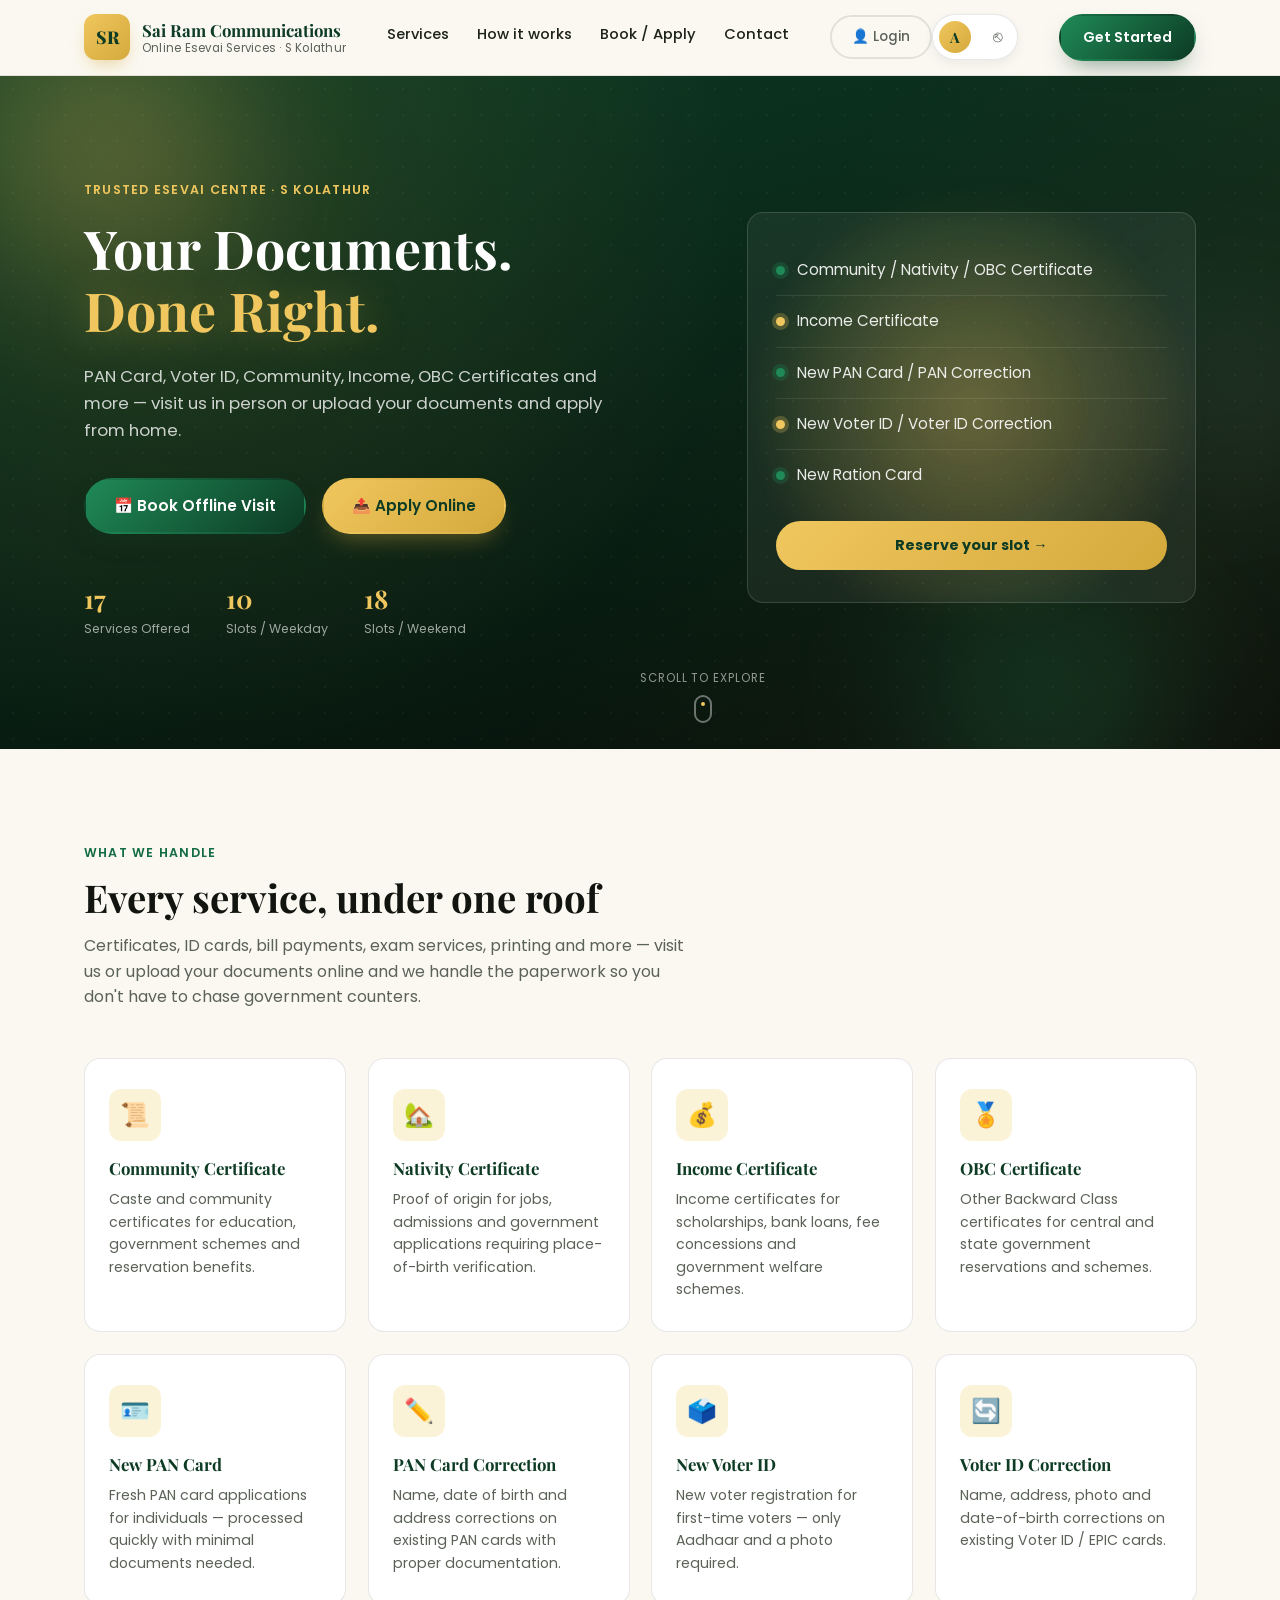
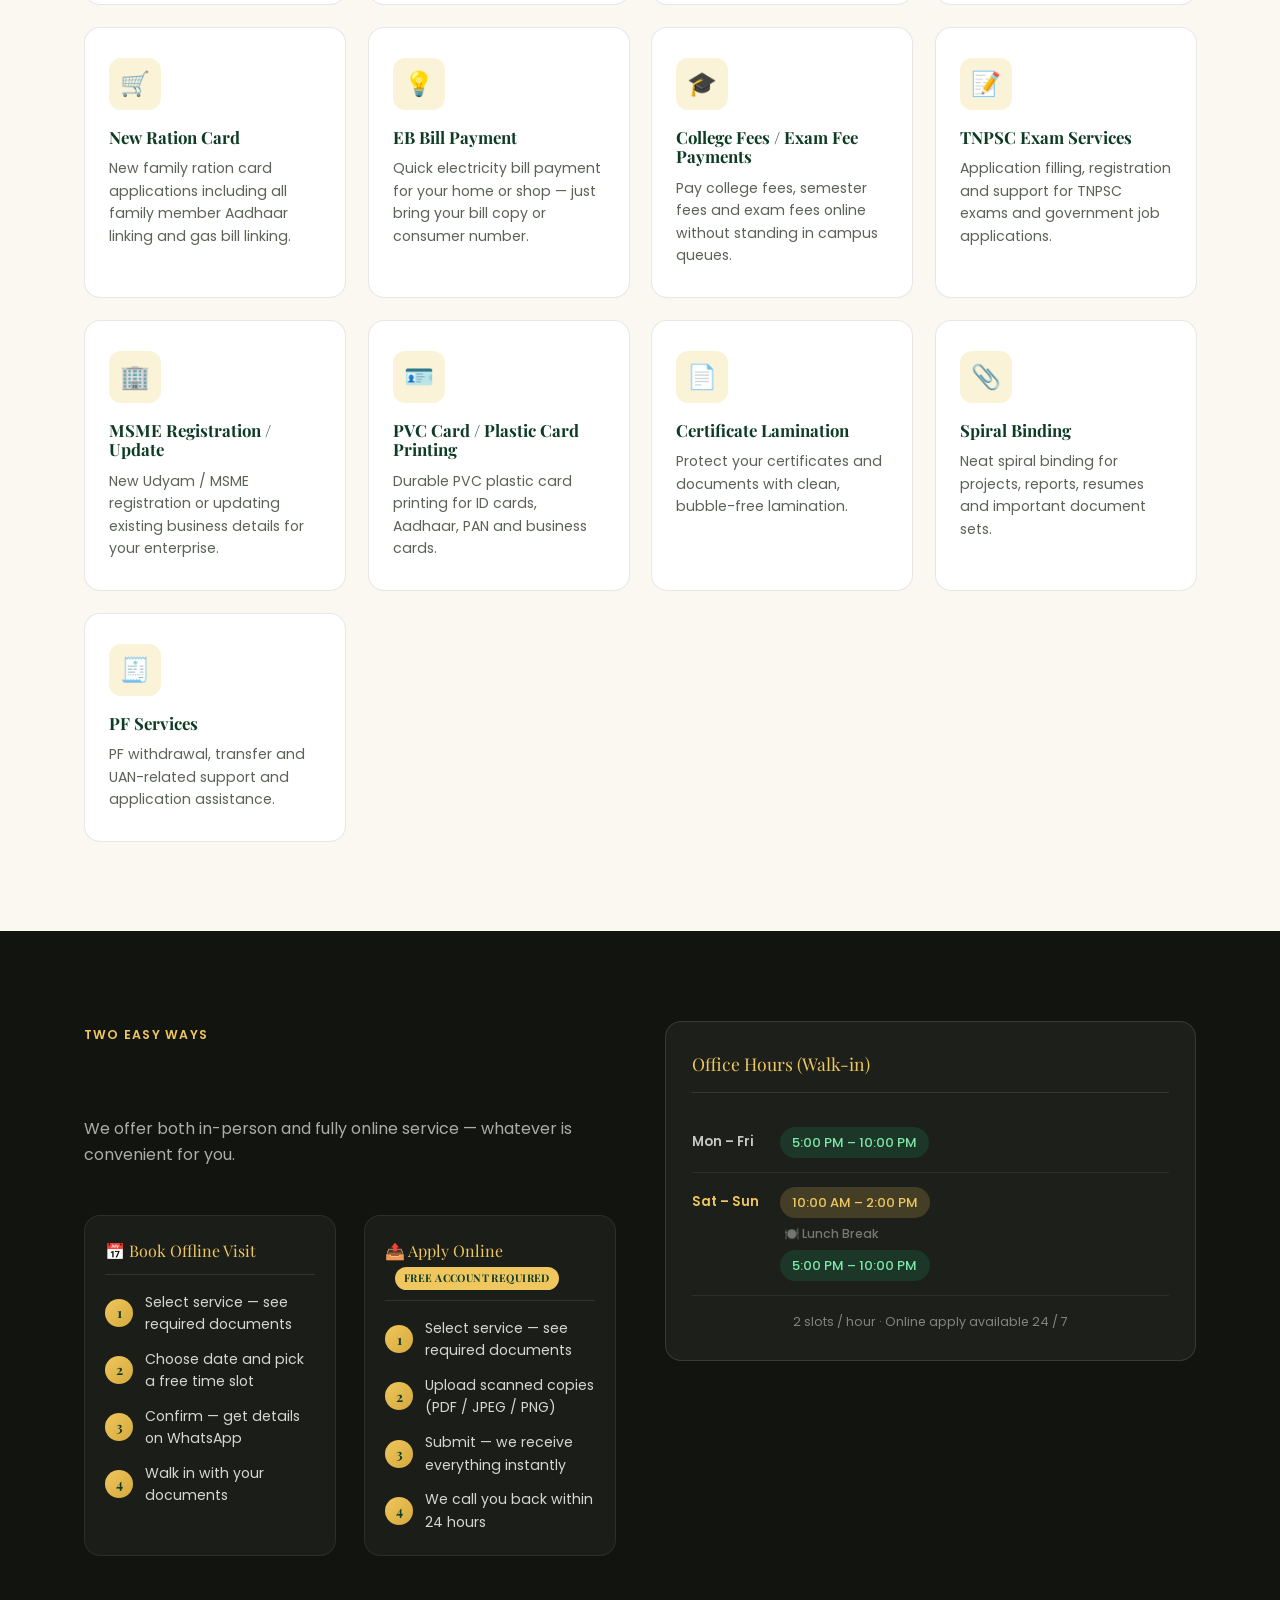
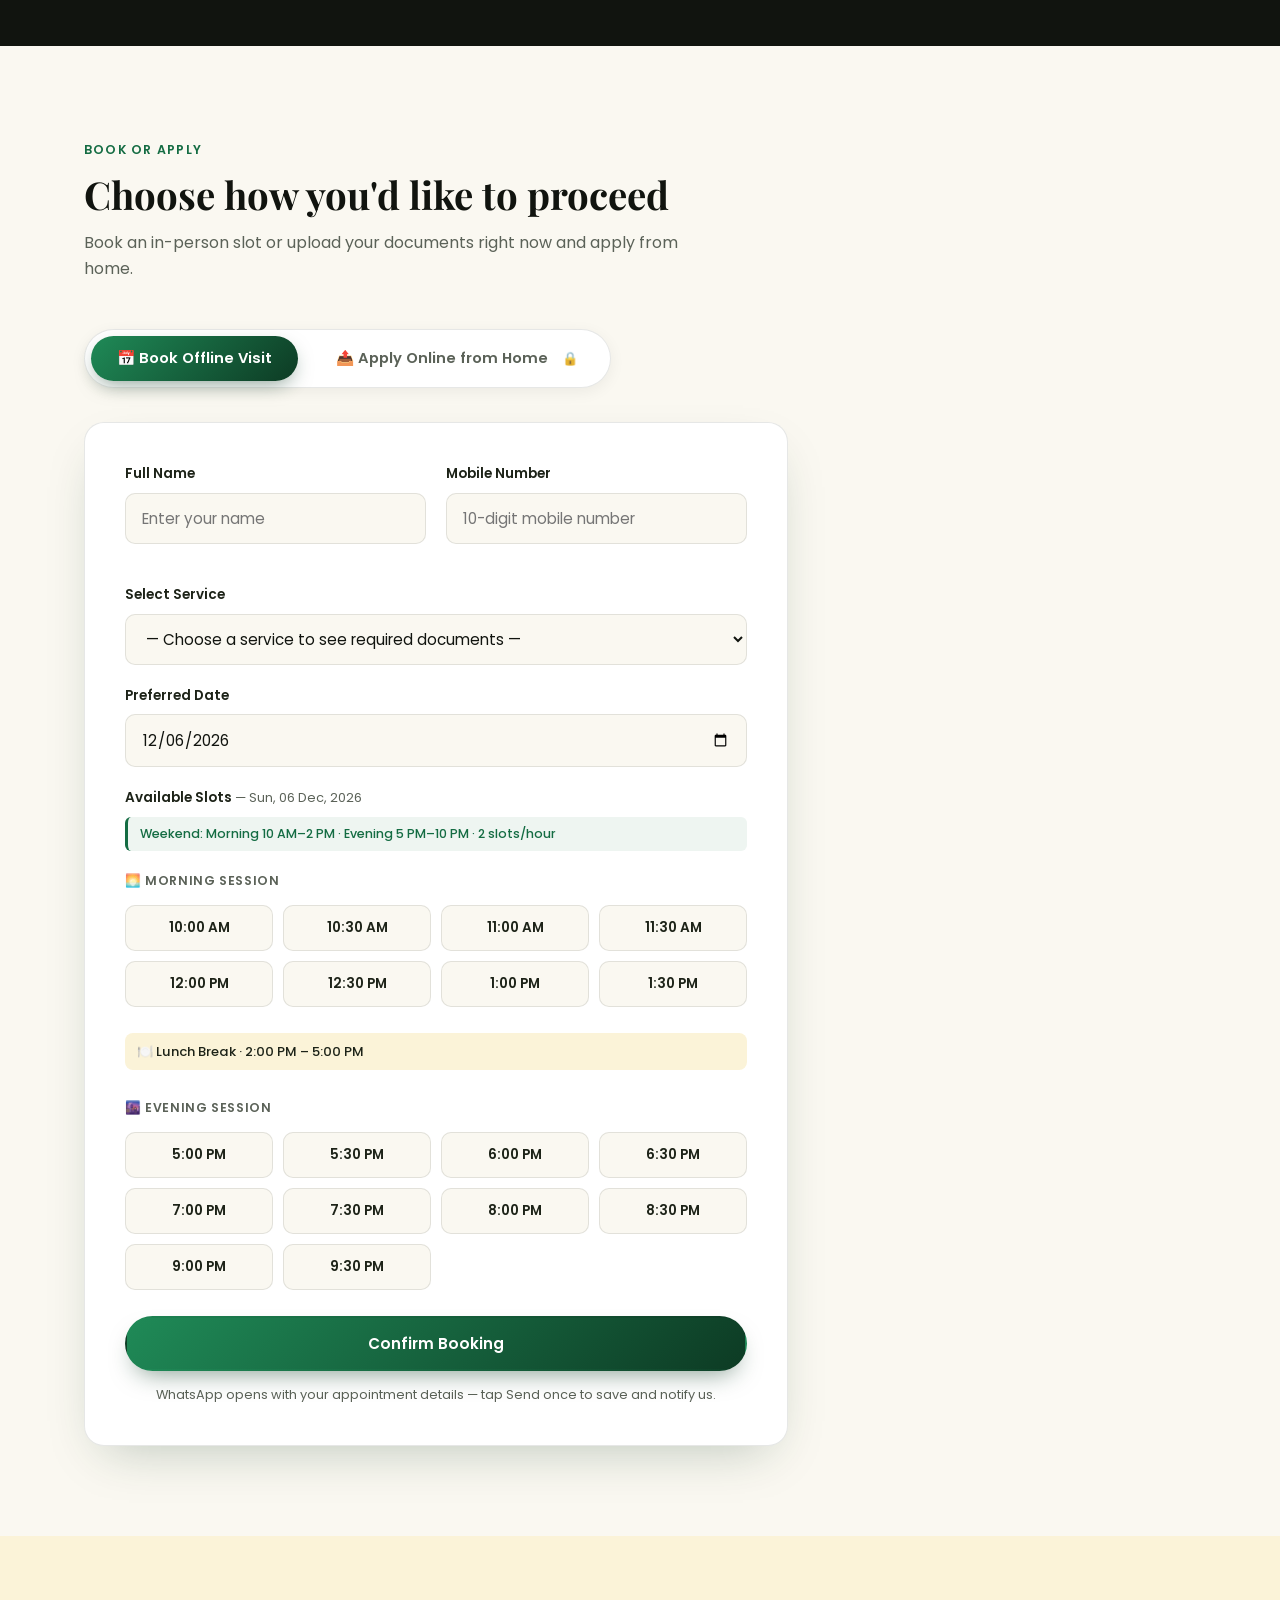
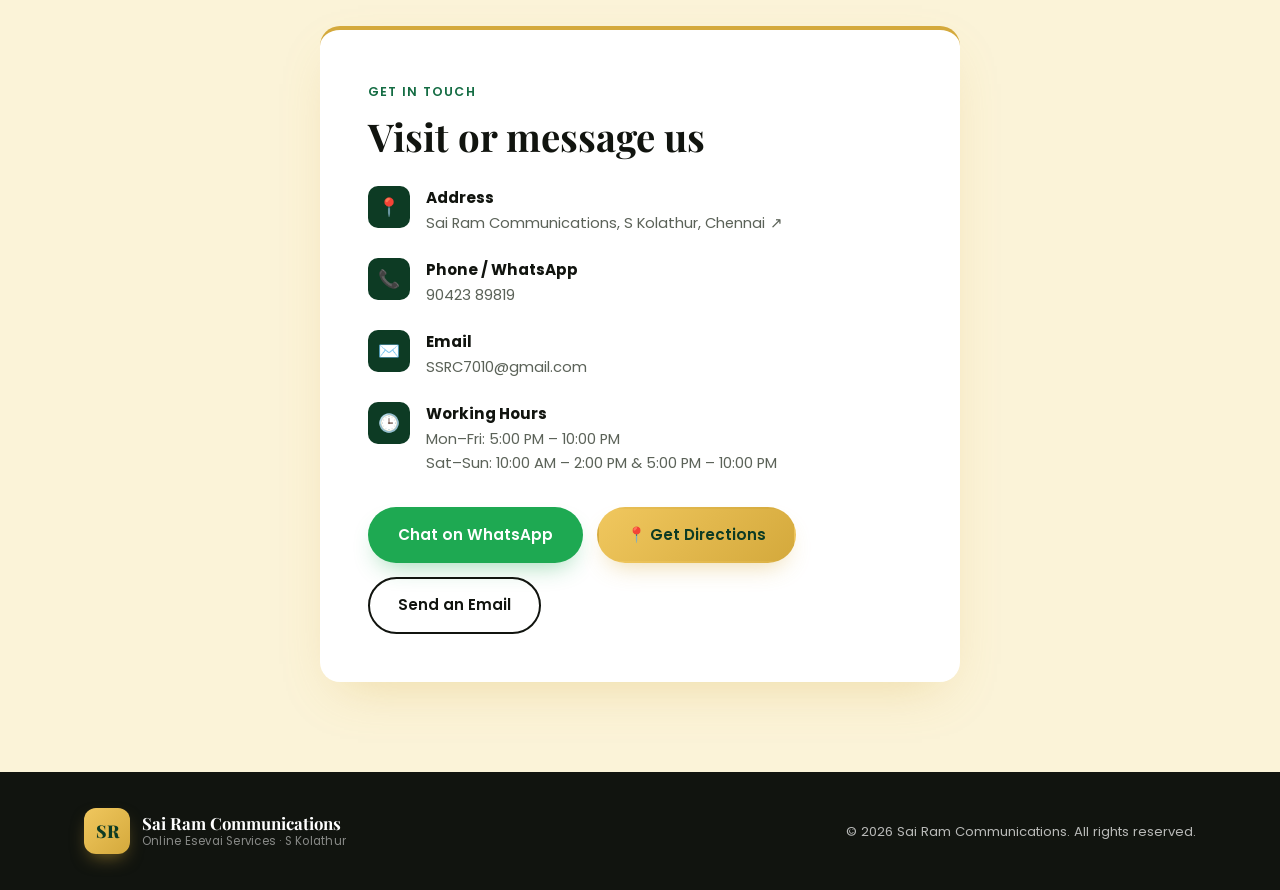
==== index.html @ efb5d0cd "Update index.html" ====
<!DOCTYPE html>
<html lang="en">
<head>
<meta charset="UTF-8">
<meta name="viewport" content="width=device-width, initial-scale=1.0">
<title>Sai Ram Communications | Online Esevai Services – S Kolathur</title>
<meta name="description" content="PAN Card, Voter ID, Community, Income, OBC Certificates – book a visit or apply online from home.">
<link rel="preconnect" href="https://fonts.googleapis.com">
<link rel="preconnect" href="https://fonts.gstatic.com" crossorigin>
<link href="https://fonts.googleapis.com/css2?family=Playfair+Display:wght@600;700;800&family=Poppins:wght@300;400;500;600;700&display=swap" rel="stylesheet">
<link rel="stylesheet" href="style.css">
</head>
<body>

<div class="page-load-bar" id="loadBar"></div>

<!-- ═══ HEADER ═══ -->
<header class="site-header">
  <div class="container header-inner">
    <div class="brand">
      <div class="brand-mark">SR</div>
      <div class="brand-text">
        <span class="brand-name">Sai Ram Communications</span>
        <span class="brand-tagline">Online Esevai Services · S Kolathur</span>
      </div>
    </div>
    <nav class="main-nav" id="mainNav">
      <a href="#services">Services</a>
      <a href="#how">How it works</a>
      <a href="#booking">Book / Apply</a>
      <a href="#contact">Contact</a>
    </nav>
    <div class="nav-auth">
      <button id="loginNavBtn" class="btn btn-outline nav-login">👤 Login</button>
      <div id="userChip" class="user-chip" hidden>
        <span class="user-avatar" id="userAvatar">A</span>
        <span class="user-name" id="userNameDisplay"></span>
        <button id="logoutBtn" class="user-logout" title="Logout">⎋</button>
      </div>
    </div>
    <a href="#booking" class="btn btn-primary nav-cta">Get Started</a>
    <button class="nav-toggle" id="navToggle" aria-label="Toggle menu">
      <span></span><span></span><span></span>
    </button>
  </div>
</header>

<!-- ═══ HERO ═══ -->
<section class="hero" id="heroSection">
  <div class="hero-blobs">
    <div class="blob blob-1"></div>
    <div class="blob blob-2"></div>
    <div class="blob blob-3"></div>
  </div>
  <div class="hero-bg-pattern"></div>
  <div class="hero-particles">
    <span></span><span></span><span></span><span></span><span></span>
    <span></span><span></span><span></span><span></span>
  </div>
  <div class="container hero-inner">
    <div class="hero-copy">
      <span class="eyebrow anim-slide-up d1">Trusted Esevai Centre · S Kolathur</span>
      <h1 class="anim-slide-up d2">Your Documents.<br><span class="highlight">Done Right.</span></h1>
      <p class="hero-sub anim-slide-up d3">PAN Card, Voter ID, Community, Income, OBC Certificates and more — visit us in person or upload your documents and apply from home.</p>
      <div class="hero-actions anim-slide-up d4">
        <a href="#booking" class="btn btn-primary">📅 Book Offline Visit</a>
        <a href="#booking" class="btn btn-gold" id="heroOnlineBtn">📤 Apply Online</a>
      </div>
      <div class="hero-stats anim-slide-up d5">
        <div class="stat"><strong data-count="17">0</strong><span>Services Offered</span></div>
        <div class="stat"><strong data-count="10">0</strong><span>Slots / Weekday</span></div>
        <div class="stat"><strong data-count="18">0</strong><span>Slots / Weekend</span></div>
      </div>
    </div>
    <div class="hero-card anim-slide-right d3" id="heroCard">
      <div class="hero-card-glow"></div>
      <div class="hero-card-inner">
        <div class="hero-card-row"><span class="dot dot-green"></span> Community / Nativity / OBC Certificate</div>
        <div class="hero-card-row"><span class="dot dot-yellow"></span> Income Certificate</div>
        <div class="hero-card-row"><span class="dot dot-green"></span> New PAN Card / PAN Correction</div>
        <div class="hero-card-row"><span class="dot dot-yellow"></span> New Voter ID / Voter ID Correction</div>
        <div class="hero-card-row"><span class="dot dot-green"></span> New Ration Card</div>
        <a href="#booking" class="hero-card-cta">Reserve your slot →</a>
      </div>
    </div>
  </div>
  <div class="hero-scroll-hint">
    <span>Scroll to explore</span>
    <div class="scroll-arrow"></div>
  </div>
</section>

<!-- ═══ SERVICES ═══ -->
<section class="services" id="services">
  <div class="container">
    <span class="section-eyebrow anim-up">What we handle</span>
    <h2 class="section-title anim-up d1">Every service, under one roof</h2>
    <p class="section-sub anim-up d2">Certificates, ID cards, bill payments, exam services, printing and more — visit us or upload your documents online and we handle the paperwork so you don't have to chase government counters.</p>
    <div class="services-grid">
      <div class="service-card anim-up d1"><div class="service-icon">📜</div><h3>Community Certificate</h3><p>Caste and community certificates for education, government schemes and reservation benefits.</p></div>
      <div class="service-card anim-up d2"><div class="service-icon">🏡</div><h3>Nativity Certificate</h3><p>Proof of origin for jobs, admissions and government applications requiring place-of-birth verification.</p></div>
      <div class="service-card anim-up d3"><div class="service-icon">💰</div><h3>Income Certificate</h3><p>Income certificates for scholarships, bank loans, fee concessions and government welfare schemes.</p></div>
      <div class="service-card anim-up d4"><div class="service-icon">🏅</div><h3>OBC Certificate</h3><p>Other Backward Class certificates for central and state government reservations and schemes.</p></div>
      <div class="service-card anim-up d1"><div class="service-icon">🪪</div><h3>New PAN Card</h3><p>Fresh PAN card applications for individuals — processed quickly with minimal documents needed.</p></div>
      <div class="service-card anim-up d2"><div class="service-icon">✏️</div><h3>PAN Card Correction</h3><p>Name, date of birth and address corrections on existing PAN cards with proper documentation.</p></div>
      <div class="service-card anim-up d3"><div class="service-icon">🗳️</div><h3>New Voter ID</h3><p>New voter registration for first-time voters — only Aadhaar and a photo required.</p></div>
      <div class="service-card anim-up d4"><div class="service-icon">🔄</div><h3>Voter ID Correction</h3><p>Name, address, photo and date-of-birth corrections on existing Voter ID / EPIC cards.</p></div>
      <div class="service-card anim-up d1"><div class="service-icon">🛒</div><h3>New Ration Card</h3><p>New family ration card applications including all family member Aadhaar linking and gas bill linking.</p></div>
      <div class="service-card anim-up d2"><div class="service-icon">💡</div><h3>EB Bill Payment</h3><p>Quick electricity bill payment for your home or shop — just bring your bill copy or consumer number.</p></div>
      <div class="service-card anim-up d3"><div class="service-icon">🎓</div><h3>College Fees / Exam Fee Payments</h3><p>Pay college fees, semester fees and exam fees online without standing in campus queues.</p></div>
      <div class="service-card anim-up d4"><div class="service-icon">📝</div><h3>TNPSC Exam Services</h3><p>Application filling, registration and support for TNPSC exams and government job applications.</p></div>
      <div class="service-card anim-up d1"><div class="service-icon">🏢</div><h3>MSME Registration / Update</h3><p>New Udyam / MSME registration or updating existing business details for your enterprise.</p></div>
      <div class="service-card anim-up d2"><div class="service-icon">🪪</div><h3>PVC Card / Plastic Card Printing</h3><p>Durable PVC plastic card printing for ID cards, Aadhaar, PAN and business cards.</p></div>
      <div class="service-card anim-up d3"><div class="service-icon">📄</div><h3>Certificate Lamination</h3><p>Protect your certificates and documents with clean, bubble-free lamination.</p></div>
      <div class="service-card anim-up d4"><div class="service-icon">📎</div><h3>Spiral Binding</h3><p>Neat spiral binding for projects, reports, resumes and important document sets.</p></div>
      <div class="service-card anim-up d1"><div class="service-icon">🧾</div><h3>PF Services</h3><p>PF withdrawal, transfer and UAN-related support and application assistance.</p></div>
    </div>
  </div>
</section>

<!-- ═══ HOW IT WORKS ═══ -->
<section class="how" id="how">
  <div class="container how-inner">
    <div class="how-copy">
      <span class="section-eyebrow anim-left">Two easy ways</span>
      <h2 class="section-title anim-left d1">Visit us or apply from home</h2>
      <p class="section-sub anim-left d2">We offer both in-person and fully online service — whatever is convenient for you.</p>
      <div class="how-two-col">
        <div class="how-option anim-left d3">
          <div class="how-option-head">📅 Book Offline Visit</div>
          <ol class="how-steps">
            <li><span>1</span> Select service — see required documents</li>
            <li><span>2</span> Choose date and pick a free time slot</li>
            <li><span>3</span> Confirm — get details on WhatsApp</li>
            <li><span>4</span> Walk in with your documents</li>
          </ol>
        </div>
        <div class="how-option anim-left d4">
          <div class="how-option-head">📤 Apply Online <span class="how-option-badge">Free account required</span></div>
          <ol class="how-steps">
            <li><span>1</span> Select service — see required documents</li>
            <li><span>2</span> Upload scanned copies (PDF / JPEG / PNG)</li>
            <li><span>3</span> Submit — we receive everything instantly</li>
            <li><span>4</span> We call you back within 24 hours</li>
          </ol>
        </div>
      </div>
    </div>
    <div class="how-visual anim-right d2">
      <div class="timing-card">
        <div class="timing-head">Office Hours (Walk-in)</div>
        <div class="timing-row">
          <div class="timing-day weekday">Mon – Fri</div>
          <div class="timing-sessions"><span class="tsession evening">5:00 PM – 10:00 PM</span></div>
        </div>
        <div class="timing-row">
          <div class="timing-day weekend">Sat – Sun</div>
          <div class="timing-sessions">
            <span class="tsession morning">10:00 AM – 2:00 PM</span>
            <span class="tsession lunch">🍽️ Lunch Break</span>
            <span class="tsession evening">5:00 PM – 10:00 PM</span>
          </div>
        </div>
        <div class="timing-note">2 slots / hour · Online apply available 24 / 7</div>
      </div>
    </div>
  </div>
</section>

<!-- ═══ BOOKING / APPLY ═══ -->
<section class="booking" id="booking">
  <div class="container">
    <span class="section-eyebrow anim-up">Book or Apply</span>
    <h2 class="section-title anim-up d1">Choose how you'd like to proceed</h2>
    <p class="section-sub anim-up d2">Book an in-person slot or upload your documents right now and apply from home.</p>

    <div class="booking-tabs anim-up d3">
      <button class="btab active" data-tab="offline">📅 Book Offline Visit</button>
      <button class="btab" data-tab="online">📤 Apply Online from Home <span class="tab-lock" id="onlineTabLock">🔒</span></button>
    </div>

    <!-- ── OFFLINE TAB ── -->
    <div id="tabOffline" class="tab-pane">
      <div class="booking-layout">
        <div class="booking-box anim-up">
          <form id="bookingForm" novalidate>
            <div class="form-grid">
              <div class="field">
                <label for="fullName">Full Name</label>
                <input type="text" id="fullName" name="name" placeholder="Enter your name" required>
              </div>
              <div class="field">
                <label for="phone">Mobile Number</label>
                <input type="tel" id="phone" name="phone" placeholder="10-digit mobile number" maxlength="10" required>
              </div>
            </div>
            <div class="field">
              <label for="service">Select Service</label>
              <select id="service" name="service" required>
                <option value="" disabled selected>— Choose a service to see required documents —</option>
              </select>
            </div>
            <div class="field">
              <label for="visitDate">Preferred Date</label>
              <input type="date" id="visitDate" name="date" required>
            </div>
            <div class="field">
              <label>Available Slots <span id="slotDateLabel" class="slot-date-label"></span></label>
              <p id="slotTimingNote" class="slot-timing-note"></p>
              <div id="slotGrid" class="slot-grid"><p class="slot-hint">Choose a date to see available slots.</p></div>
              <input type="hidden" id="selectedSlot" required>
            </div>
            <button type="submit" class="btn btn-primary btn-block">Confirm Booking</button>
            <p class="form-note">WhatsApp opens with your appointment details — tap Send once to save and notify us.</p>
          </form>
          <div id="confirmCard" class="confirm-card" hidden>
            <div class="confirm-icon">
              <svg viewBox="0 0 52 52" class="check-svg"><circle class="check-circle" cx="26" cy="26" r="24" fill="none"/><path class="check-mark" fill="none" d="M14 27l7 7 16-16"/></svg>
            </div>
            <h3>Booking Confirmed!</h3>
            <p>Your slot is reserved. Tap below to receive your details on WhatsApp.</p>
            <div class="confirm-grid">
              <div><span>Booking No.</span><strong id="confBookingNo"></strong></div>
              <div><span>Date</span><strong id="confDate"></strong></div>
              <div><span>Time Slot</span><strong id="confSlot"></strong></div>
              <div><span>Service</span><strong id="confService"></strong></div>
            </div>
            <a id="waCustomerLink" class="btn btn-whatsapp btn-block" target="_blank" rel="noopener">📲 Send to My WhatsApp</a>
            <a id="waOwnerLink" class="btn btn-ghost btn-block" target="_blank" rel="noopener">📩 Notify the Office</a>
            <button id="newBookingBtn" class="btn btn-outline btn-block">Make Another Booking</button>
          </div>
        </div>
        <div id="docPanel" class="doc-panel anim-right" hidden>
          <div class="doc-panel-inner">
            <div class="doc-panel-head">
              <span class="doc-icon">📂</span>
              <div><p class="doc-label">Documents required for</p><p id="docServiceName" class="doc-service-name"></p></div>
            </div>
            <ul id="docList" class="doc-list"></ul>
            <p class="doc-footer">Bring originals + 1 photocopy of each. Call 90423 89819 if unsure.</p>
          </div>
        </div>
      </div>
    </div>

    <!-- ── ONLINE TAB ── -->
    <div id="tabOnline" class="tab-pane" hidden>

      <!-- Shown when no user is logged in -->
      <div id="onlineLocked" class="online-locked anim-up" hidden>
        <div class="locked-icon">🔒</div>
        <h3>Register or Login to Apply Online</h3>
        <p>Create a free account (or log in if you already have one) to upload your documents and submit an application from home. It only takes a minute, and we'll remember your details for next time.</p>
        <div class="locked-actions">
          <button type="button" class="btn btn-primary" id="lockedRegisterBtn">📝 Create Free Account</button>
          <button type="button" class="btn btn-outline" id="lockedLoginBtn">Already registered? Login</button>
        </div>
        <p class="locked-note">Prefer not to sign up? You can still <a href="#" id="lockedSwitchOffline">book an offline visit</a> without an account.</p>
      </div>

      <!-- Shown once the user is logged in -->
      <div id="onlineContent" class="booking-layout" hidden>
        <div class="booking-box anim-up">

          <!--
            FILE UPLOAD FIX: This form uses a real HTML POST (not fetch/AJAX)
            targeted at a hidden iframe. This is the only reliable way to send
            file attachments through FormSubmit.co. The iframe prevents page
            navigation while the files are submitted in the background.
          -->
          <iframe id="fs-iframe" name="fs-iframe" hidden title="form-target"></iframe>

          <form id="onlineForm"
                action="https://formsubmit.co/SSRC7010@gmail.com"
                method="POST"
                enctype="multipart/form-data"
                target="fs-iframe"
                novalidate>

            <!-- FormSubmit config hidden fields -->
            <input type="hidden" name="_captcha" value="false">
            <input type="hidden" name="_template" value="table">
            <input type="hidden" name="_subject" id="fs-subject" value="Online Application – Sai Ram Communications">
            <input type="hidden" name="_autoresponse" id="fs-autoresponse" value="">

            <div class="form-grid">
              <div class="field">
                <label for="ol-name">Full Name</label>
                <input type="text" id="ol-name" name="Customer Name" placeholder="Enter your name" required>
              </div>
              <div class="field">
                <label for="ol-phone">Mobile Number</label>
                <input type="tel" id="ol-phone" name="Mobile Number" placeholder="10-digit mobile number" maxlength="10" required>
              </div>
            </div>
            <div class="field">
              <label for="ol-email">Email Address <span class="field-note">— you'll receive a confirmation here</span></label>
              <input type="email" id="ol-email" name="email" placeholder="yourname@email.com" required>
            </div>
            <div class="field">
              <label for="ol-service">Service Required</label>
              <select id="ol-service" name="Service Required" required>
                <option value="" disabled selected>— Select a service —</option>
              </select>
            </div>

            <!-- Upload Zone (visual) — real file input is inside the form below -->
            <div class="field">
              <label>Upload Documents <span class="field-note">— PDF, JPEG or PNG · Max 20 MB total</span></label>
              <div class="upload-zone" id="uploadZone" role="button" tabindex="0">
                <div class="upload-icon">📁</div>
                <p class="upload-title">Drag &amp; drop your documents here</p>
                <p class="upload-sub">or <span class="upload-browse">click to browse files</span></p>
                <p class="upload-types">PDF · JPEG · PNG &nbsp;|&nbsp; Max 20 MB total</p>
                <!-- Real file input — part of the form, receives files via DataTransfer API -->
                <input type="file" id="fileInput" name="documents" multiple accept=".pdf,.jpg,.jpeg,.png" hidden>
              </div>
              <div id="fileList" class="file-list"></div>
              <div id="uploadTotal" class="upload-total"></div>
            </div>

            <div class="field">
              <label for="ol-notes">Additional Notes <span class="field-note">— optional</span></label>
              <textarea id="ol-notes" name="Additional Notes" placeholder="Any specific instructions or extra details..." rows="3"></textarea>
            </div>

            <button type="submit" id="onlineSubmitBtn" class="btn btn-primary btn-block">Submit Application</button>
            <p class="form-note">Your documents go directly to our office. We'll contact you within 24 hours to confirm and proceed.</p>
          </form>

          <div id="onlineSuccess" class="confirm-card" hidden>
            <div class="confirm-icon">
              <svg viewBox="0 0 52 52" class="check-svg"><circle class="check-circle" cx="26" cy="26" r="24" fill="none"/><path class="check-mark" fill="none" d="M14 27l7 7 16-16"/></svg>
            </div>
            <h3>Application Sent!</h3>
            <p>Your documents have reached Sai Ram Communications. We'll review and contact you within <strong>24 hours</strong>.</p>
            <div class="confirm-grid">
              <div><span>Name</span><strong id="ol-conf-name"></strong></div>
              <div><span>Service</span><strong id="ol-conf-service"></strong></div>
              <div><span>Files Sent</span><strong id="ol-conf-files"></strong></div>
              <div><span>We'll call</span><strong id="ol-conf-phone"></strong></div>
            </div>
            <a href="https://wa.me/919042389819" target="_blank" rel="noopener" class="btn btn-whatsapp btn-block">💬 Follow Up on WhatsApp</a>
            <button id="onlineResetBtn" class="btn btn-outline btn-block">Submit Another Application</button>
          </div>
        </div>

        <div id="docPanelOnline" class="doc-panel anim-right" hidden>
          <div class="doc-panel-inner">
            <div class="doc-panel-head">
              <span class="doc-icon">📂</span>
              <div><p class="doc-label">Documents to upload for</p><p id="docServiceNameOnline" class="doc-service-name"></p></div>
            </div>
            <ul id="docListOnline" class="doc-list"></ul>
            <p class="doc-footer">Upload clear scans or photos. PDF, JPEG or PNG · Max 20 MB total.</p>
          </div>
        </div>
      </div>
    </div>

  </div>
</section>

<!-- ═══ CONTACT ═══ -->
<section class="contact" id="contact">
  <div class="container contact-inner">
    <div class="contact-card anim-scale">
      <span class="section-eyebrow">Get in touch</span>
      <h2 class="section-title">Visit or message us</h2>
      <ul class="contact-list">
        <li class="anim-left d1"><span class="contact-icon">📍</span><div><strong>Address</strong><p><a href="https://maps.app.goo.gl/4U58xS4278tPp7Tt7" target="_blank" rel="noopener" class="map-link">Sai Ram Communications, S Kolathur, Chennai <span class="map-link-arrow">↗</span></a></p></div></li>
        <li class="anim-left d2"><span class="contact-icon">📞</span><div><strong>Phone / WhatsApp</strong><p><a href="tel:+919042389819">90423 89819</a></p></div></li>
        <li class="anim-left d3"><span class="contact-icon">✉️</span><div><strong>Email</strong><p><a href="mailto:SSRC7010@gmail.com">SSRC7010@gmail.com</a></p></div></li>
        <li class="anim-left d4"><span class="contact-icon">🕒</span><div><strong>Working Hours</strong><p>Mon–Fri: 5:00 PM – 10:00 PM</p><p>Sat–Sun: 10:00 AM – 2:00 PM &amp; 5:00 PM – 10:00 PM</p></div></li>
      </ul>
      <div class="contact-actions anim-up d5">
        <a href="https://wa.me/919042389819" target="_blank" rel="noopener" class="btn btn-whatsapp">Chat on WhatsApp</a>
        <a href="https://maps.app.goo.gl/4U58xS4278tPp7Tt7" target="_blank" rel="noopener" class="btn btn-gold">📍 Get Directions</a>
        <a href="mailto:SSRC7010@gmail.com" class="btn btn-ghost">Send an Email</a>
      </div>
    </div>
  </div>
</section>

<!-- ═══ FOOTER ═══ -->
<footer class="site-footer">
  <div class="container footer-inner">
    <div class="brand">
      <div class="brand-mark">SR</div>
      <div class="brand-text">
        <span class="brand-name">Sai Ram Communications</span>
        <span class="brand-tagline">Online Esevai Services · S Kolathur</span>
      </div>
    </div>
    <p class="footer-copy">© <span id="year"></span> Sai Ram Communications. All rights reserved.</p>
  </div>
</footer>

<button id="backToTop" class="back-to-top" aria-label="Back to top">↑</button>

<!-- ═══ LOGIN / REGISTER MODAL ═══ -->
<div class="auth-overlay" id="authOverlay">
  <div class="auth-modal" id="authModal">
    <button class="auth-close" id="authClose" aria-label="Close">✕</button>
    <div class="auth-header">
      <div class="brand-mark">SR</div>
      <h2 id="authTitle">Welcome Back</h2>
      <p id="authSubtitle">Login to manage your bookings and applications</p>
    </div>
    <div class="auth-tabs" id="authTabs">
      <button type="button" class="atab active" data-atab="login">Login</button>
      <button type="button" class="atab" data-atab="register">Register</button>
    </div>
    <div class="auth-forms" id="authForms">

      <form id="loginForm" class="auth-form active" novalidate>
        <div class="field">
          <label for="li-identifier">Mobile Number or Email</label>
          <input type="text" id="li-identifier" placeholder="Enter mobile number or email" required>
        </div>
        <div class="field">
          <label for="li-password">Password</label>
          <div class="password-wrap">
            <input type="password" id="li-password" placeholder="Enter your password" required>
            <button type="button" class="pw-toggle" data-target="li-password">👁️</button>
          </div>
        </div>
        <p class="auth-error" id="loginError"></p>
        <button type="submit" class="btn btn-primary btn-block" id="loginSubmitBtn">Login</button>
        <p class="auth-switch">New here? <a href="#" data-switch="register">Create an account</a></p>
      </form>

      <form id="registerForm" class="auth-form" novalidate>
        <div class="field">
          <label for="re-name">Full Name</label>
          <input type="text" id="re-name" placeholder="Enter your full name" required>
        </div>
        <div class="field">
          <label for="re-phone">Mobile Number</label>
          <input type="tel" id="re-phone" placeholder="10-digit mobile number" maxlength="10" required>
        </div>
        <div class="field">
          <label for="re-email">Email Address</label>
          <input type="email" id="re-email" placeholder="yourname@email.com" required>
        </div>
        <div class="field">
          <label for="re-password">Create Password</label>
          <div class="password-wrap">
            <input type="password" id="re-password" placeholder="Minimum 6 characters" required minlength="6">
            <button type="button" class="pw-toggle" data-target="re-password">👁️</button>
          </div>
        </div>
        <div class="field">
          <label for="re-confirm">Confirm Password</label>
          <div class="password-wrap">
            <input type="password" id="re-confirm" placeholder="Re-enter your password" required minlength="6">
            <button type="button" class="pw-toggle" data-target="re-confirm">👁️</button>
          </div>
        </div>
        <p class="auth-error" id="registerError"></p>
        <button type="submit" class="btn btn-primary btn-block" id="registerSubmitBtn">Create Account</button>
        <p class="auth-switch">Already have an account? <a href="#" data-switch="login">Login</a></p>
      </form>

    </div>
  </div>
</div>

<!-- ═══ TOAST NOTIFICATIONS ═══ -->
<div class="toast-stack" id="toastStack"></div>

<script src="script.js"></script>
</body>
</html>
---- style.css ----
/* =========================================================
   Sai Ram Communications — Stylesheet v6
   Deep Green · Gold · Soft Yellow · Ink Black
========================================================= */
:root{
  --ink:#11140f;--ink-soft:#1d2318;
  --green-deep:#0d3b24;--green:#146c43;--green-light:#1f8a57;
  --gold:#d4a93c;--gold-light:#f0c75e;
  --yellow-soft:#fbf3d8;--cream:#faf8f1;--white:#ffffff;
  --text-muted:#5b6258;--line:rgba(17,20,15,0.1);
  --shadow:0 20px 50px -20px rgba(13,59,36,0.28);
  --shadow-gold:0 20px 50px -20px rgba(212,169,60,0.35);
  --radius:16px;--radius-sm:10px;
  --font-display:"Playfair Display",serif;
  --font-body:"Poppins",sans-serif;
}
*{box-sizing:border-box;margin:0;padding:0}
html{scroll-behavior:smooth}
body{font-family:var(--font-body);color:var(--ink);background:var(--cream);line-height:1.6;-webkit-font-smoothing:antialiased;overflow-x:hidden}
a{color:inherit;text-decoration:none}
ul,ol{list-style:none}
h1,h2,h3{font-family:var(--font-display);line-height:1.15}
.container{width:100%;max-width:1160px;margin:0 auto;padding:0 24px}

/* ══════════════════════════════════════════
   PAGE LOADER
══════════════════════════════════════════ */
.page-loader{position:fixed;inset:0;z-index:9999;background:var(--green-deep);display:flex;align-items:center;justify-content:center;flex-direction:column;gap:24px;transition:opacity .5s ease,visibility .5s ease}
.page-loader.done{opacity:0;visibility:hidden;pointer-events:none}
.loader-brand{display:flex;flex-direction:column;align-items:center;gap:20px}
.loader-mark{width:64px;height:64px;border-radius:16px;background:linear-gradient(135deg,var(--gold-light),var(--gold));color:var(--green-deep);font-family:var(--font-display);font-weight:800;font-size:1.4rem;display:flex;align-items:center;justify-content:center;animation:loaderPulse 1s ease-in-out infinite alternate}
@keyframes loaderPulse{from{transform:scale(1);box-shadow:0 0 0 0 rgba(240,199,94,0.4)}to{transform:scale(1.08);box-shadow:0 0 0 16px rgba(240,199,94,0)}}
.loader-bar{width:160px;height:3px;background:rgba(255,255,255,0.15);border-radius:999px;overflow:hidden}
.loader-fill{height:100%;background:linear-gradient(90deg,var(--gold-light),var(--gold));border-radius:999px;animation:loaderFill 1.2s ease forwards}
@keyframes loaderFill{from{width:0}to{width:100%}}

/* ══════════════════════════════════════════
   SCROLL REVEAL SYSTEM
══════════════════════════════════════════ */
.reveal{opacity:0;transition:opacity .7s ease var(--sd,0s),transform .7s ease var(--sd,0s)}
.reveal-up{transform:translateY(40px)}
.reveal-left{transform:translateX(-50px)}
.reveal-right{transform:translateX(50px)}
.reveal-scale{transform:scale(0.92)}
.reveal.visible{opacity:1;transform:none}
.delay-1{--sd:0.1s}.delay-2{--sd:0.2s}.delay-3{--sd:0.3s}.delay-4{--sd:0.4s}

/* ══════════════════════════════════════════
   HERO ENTRY ANIMATIONS
══════════════════════════════════════════ */
@keyframes fadeInUp{from{opacity:0;transform:translateY(28px)}to{opacity:1;transform:translateY(0)}}
@keyframes fadeInRight{from{opacity:0;transform:translateX(40px)}to{opacity:1;transform:translateX(0)}}
@keyframes float{0%,100%{transform:translateY(0)}50%{transform:translateY(-10px)}}
@keyframes pulse-ring{0%{box-shadow:0 0 0 0 rgba(31,138,87,0.55)}70%{box-shadow:0 0 0 14px rgba(31,138,87,0)}100%{box-shadow:0 0 0 0 rgba(31,138,87,0)}}
@keyframes shimmer{0%{background-position:-400px 0}100%{background-position:400px 0}}
@keyframes dotPop{0%,100%{transform:scale(1)}50%{transform:scale(1.4)}}
@keyframes spinBtn{from{transform:rotate(0deg)}to{transform:rotate(360deg)}}
@keyframes particleFloat{0%{transform:translateY(0) translateX(0) scale(1);opacity:.6}50%{opacity:.9}100%{transform:translateY(-120px) translateX(30px) scale(0.6);opacity:0}}

.hero-anim-1{animation:fadeInUp .8s .1s both}
.hero-anim-2{animation:fadeInUp .8s .25s both}
.hero-anim-3{animation:fadeInUp .8s .4s both}
.hero-anim-4{animation:fadeInUp .8s .55s both}
.hero-anim-5{animation:fadeInUp .8s .7s both}
.hero-anim-6{animation:fadeInRight .9s .35s both}

/* ══════════════════════════════════════════
   BUTTONS
══════════════════════════════════════════ */
.btn{display:inline-flex;align-items:center;justify-content:center;gap:8px;padding:14px 28px;border-radius:999px;font-weight:600;font-size:.95rem;border:2px solid transparent;cursor:pointer;font-family:var(--font-body);transition:transform .22s ease,box-shadow .22s ease,background .22s ease,border-color .22s ease}
.btn:hover{transform:translateY(-3px)}
.btn-primary{background:linear-gradient(135deg,var(--green-light),var(--green-deep));color:var(--white);box-shadow:0 12px 24px -10px rgba(13,59,36,.5)}
.btn-primary:hover{box-shadow:0 18px 30px -10px rgba(13,59,36,.65)}
.btn-pulse{animation:pulse-ring 2.4s .8s ease infinite}
.btn-gold{background:linear-gradient(135deg,var(--gold-light),var(--gold));color:var(--green-deep);box-shadow:0 12px 24px -10px rgba(212,169,60,.45)}
.btn-gold:hover{box-shadow:0 18px 30px -10px rgba(212,169,60,.6)}
.btn-whatsapp{background:#1ea952;color:var(--white);box-shadow:0 12px 24px -10px rgba(30,169,82,.45)}
.btn-whatsapp:hover{background:#18a046}
.btn-ghost{background:transparent;border-color:var(--ink);color:var(--ink)}
.btn-ghost:hover{background:var(--ink);color:var(--white)}
.btn-outline{background:transparent;border-color:var(--line);color:var(--text-muted);font-weight:500}
.btn-outline:hover{border-color:var(--ink);color:var(--ink)}
.btn-block{width:100%;margin-bottom:10px}
.btn:disabled,.btn.loading{opacity:.7;cursor:not-allowed;transform:none!important;pointer-events:none}
.btn-spinner{display:inline-block;width:16px;height:16px;border:2px solid rgba(255,255,255,.4);border-top-color:#fff;border-radius:50%;animation:spinBtn .7s linear infinite;flex-shrink:0}

/* ══════════════════════════════════════════
   HEADER
══════════════════════════════════════════ */
.site-header{position:sticky;top:0;z-index:100;background:rgba(250,248,241,.92);backdrop-filter:blur(12px);border-bottom:1px solid var(--line);transition:box-shadow .3s}
.site-header.scrolled{box-shadow:0 4px 20px rgba(0,0,0,.08)}
.header-inner{display:flex;align-items:center;justify-content:space-between;padding:14px 24px;gap:20px}
.brand{display:flex;align-items:center;gap:12px}
.brand-mark{width:46px;height:46px;border-radius:12px;background:linear-gradient(135deg,var(--gold-light),var(--gold));color:var(--green-deep);font-family:var(--font-display);font-weight:800;display:flex;align-items:center;justify-content:center;font-size:1.1rem;box-shadow:0 8px 18px -6px rgba(212,169,60,.55);flex-shrink:0;transition:transform .3s}
.brand:hover .brand-mark{transform:rotate(-6deg) scale(1.08)}
.brand-text{display:flex;flex-direction:column;line-height:1.25}
.brand-name{font-family:var(--font-display);font-weight:700;font-size:1.05rem;color:var(--green-deep)}
.brand-tagline{font-size:.72rem;color:var(--text-muted);letter-spacing:.02em}
.main-nav{display:flex;align-items:center;gap:28px}
.main-nav a{font-size:.92rem;font-weight:500;color:var(--ink-soft);position:relative;padding-bottom:4px;transition:color .2s}
.main-nav a:hover{color:var(--green-deep)}
.main-nav a::after{content:"";position:absolute;left:0;bottom:0;width:0;height:2px;background:linear-gradient(90deg,var(--gold),var(--gold-light));transition:width .28s ease;border-radius:2px}
.main-nav a:hover::after{width:100%}
.nav-cta{padding:10px 22px;font-size:.88rem;white-space:nowrap}
.nav-toggle{display:none;flex-direction:column;gap:5px;background:none;border:none;cursor:pointer;padding:6px}
.nav-toggle span{width:24px;height:2px;background:var(--ink);border-radius:2px;transition:transform .3s,opacity .3s}
.nav-toggle.open span:nth-child(1){transform:translateY(7px) rotate(45deg)}
.nav-toggle.open span:nth-child(2){opacity:0}
.nav-toggle.open span:nth-child(3){transform:translateY(-7px) rotate(-45deg)}

/* ══════════════════════════════════════════
   HERO
══════════════════════════════════════════ */
.hero{position:relative;background:radial-gradient(circle at 15% 20%,rgba(212,169,60,.12),transparent 45%),linear-gradient(165deg,var(--green-deep) 0%,#060c08 100%);color:var(--white);overflow:hidden;padding:100px 0 110px}
/* Animated shimmer gradient */
.hero::before{content:"";position:absolute;inset:0;background:linear-gradient(120deg,transparent 30%,rgba(240,199,94,.05) 50%,transparent 70%);background-size:200% 100%;animation:shimmer 4s linear infinite;pointer-events:none}
/* Floating particles */
.hero-particles{position:absolute;inset:0;pointer-events:none;overflow:hidden}
.hero-particles span{position:absolute;width:6px;height:6px;border-radius:50%;background:var(--gold-light);opacity:0;animation:particleFloat 6s ease-in infinite}
.hero-particles span:nth-child(1){left:10%;bottom:20%;animation-delay:0s;animation-duration:7s}
.hero-particles span:nth-child(2){left:25%;bottom:15%;animation-delay:1s;animation-duration:8s;width:4px;height:4px}
.hero-particles span:nth-child(3){left:45%;bottom:10%;animation-delay:2s;animation-duration:6s;background:rgba(255,255,255,.5)}
.hero-particles span:nth-child(4){left:60%;bottom:25%;animation-delay:0.5s;animation-duration:9s;width:5px;height:5px}
.hero-particles span:nth-child(5){left:75%;bottom:18%;animation-delay:1.5s;animation-duration:7s;width:4px;height:4px;background:rgba(255,255,255,.4)}
.hero-particles span:nth-child(6){left:85%;bottom:12%;animation-delay:3s;animation-duration:8s}
.hero-particles span:nth-child(7){left:35%;bottom:30%;animation-delay:2.5s;animation-duration:10s;width:3px;height:3px}
.hero-particles span:nth-child(8){left:55%;bottom:8%;animation-delay:4s;animation-duration:6s;width:5px;height:5px;background:var(--gold)}
.hero-particles span:nth-child(9){left:90%;bottom:22%;animation-delay:0.8s;animation-duration:9s;width:4px;height:4px}
.hero-inner{position:relative;display:grid;grid-template-columns:1.15fr .85fr;gap:56px;align-items:center}
.eyebrow{display:inline-block;font-size:.78rem;letter-spacing:.1em;text-transform:uppercase;color:var(--gold-light);font-weight:600;margin-bottom:18px}
.hero-copy h1{font-size:clamp(2.4rem,4.2vw,3.8rem);font-weight:700;margin-bottom:22px}
.hero-copy h1 .highlight{color:var(--gold-light);text-shadow:0 0 40px rgba(240,199,94,.35)}
.hero-sub{font-size:1.05rem;color:rgba(255,255,255,.78);max-width:520px;margin-bottom:34px}
.hero-actions{display:flex;gap:16px;flex-wrap:wrap;margin-bottom:44px}
.hero-stats{display:flex;gap:36px;flex-wrap:wrap}
.stat{display:flex;flex-direction:column}
.stat strong{font-family:var(--font-display);font-size:1.6rem;color:var(--gold-light)}
.stat span{font-size:.78rem;color:rgba(255,255,255,.6)}
.hero-card{position:relative}
.hero-card-glow{position:absolute;inset:-20px;background:radial-gradient(circle,rgba(240,199,94,.2),transparent 70%);filter:blur(12px);animation:float 5s ease-in-out infinite}
.hero-card-inner{position:relative;background:rgba(255,255,255,.06);border:1px solid rgba(255,255,255,.14);border-radius:var(--radius);padding:32px 28px;backdrop-filter:blur(8px);animation:float 5s ease-in-out infinite}
.hero-card-row{display:flex;align-items:center;gap:12px;padding:13px 0;border-bottom:1px solid rgba(255,255,255,.09);font-size:.95rem;color:rgba(255,255,255,.9);transition:padding-left .2s}
.hero-card-row:hover{padding-left:6px}
.hero-card-row:last-of-type{border-bottom:none}
.dot{width:9px;height:9px;border-radius:50%;flex-shrink:0;animation:dotPop 2s ease-in-out infinite}
.dot-green{background:var(--green-light);box-shadow:0 0 0 4px rgba(31,138,87,.25);animation-delay:0s}
.dot-yellow{background:var(--gold-light);box-shadow:0 0 0 4px rgba(240,199,94,.25);animation-delay:.4s}
.hero-card-cta{display:block;text-align:center;margin-top:20px;padding:13px;border-radius:999px;background:linear-gradient(135deg,var(--gold-light),var(--gold));color:var(--green-deep);font-weight:700;font-size:.9rem;transition:transform .2s,box-shadow .2s}
.hero-card-cta:hover{transform:translateY(-2px);box-shadow:0 8px 20px -8px rgba(212,169,60,.6)}

/* ══════════════════════════════════════════
   SECTIONS
══════════════════════════════════════════ */
section{padding:90px 0}
.section-eyebrow{display:inline-block;font-size:.78rem;letter-spacing:.1em;text-transform:uppercase;color:var(--green);font-weight:600;margin-bottom:12px}
.section-title{font-size:clamp(1.8rem,3vw,2.4rem);font-weight:700;color:var(--ink);margin-bottom:14px;max-width:640px}
.section-sub{color:var(--text-muted);max-width:600px;font-size:1rem;margin-bottom:48px}

/* ══════════════════════════════════════════
   SERVICES
══════════════════════════════════════════ */
.services-grid{display:grid;grid-template-columns:repeat(4,1fr);gap:22px}
.service-card{background:var(--white);border:1px solid var(--line);border-radius:var(--radius);padding:30px 24px;transition:transform .3s ease,box-shadow .3s ease,border-color .3s ease;position:relative;overflow:hidden}
.service-card::after{content:"";position:absolute;inset:0;background:linear-gradient(135deg,rgba(20,108,67,.04),rgba(212,169,60,.04));opacity:0;transition:opacity .3s}
.service-card:hover{transform:translateY(-8px);box-shadow:0 24px 48px -16px rgba(13,59,36,.25);border-color:var(--gold)}
.service-card:hover::after{opacity:1}
.service-card:hover .service-icon{transform:scale(1.15) rotate(-5deg)}
.service-icon{width:52px;height:52px;border-radius:12px;background:var(--yellow-soft);display:flex;align-items:center;justify-content:center;font-size:1.5rem;margin-bottom:18px;transition:transform .3s ease}
.service-card h3{font-size:1.05rem;margin-bottom:10px;color:var(--green-deep)}
.service-card p{font-size:.88rem;color:var(--text-muted)}

/* ══════════════════════════════════════════
   HOW IT WORKS
══════════════════════════════════════════ */
.how{background:var(--ink);color:var(--white)}
.how .section-eyebrow{color:var(--gold-light)}
.how .section-title{color:var(--white)}
.how .section-sub{color:rgba(255,255,255,.65)}
.how-inner{display:grid;grid-template-columns:1fr 1fr;gap:50px;align-items:start}
.how-two-col{display:grid;grid-template-columns:1fr 1fr;gap:28px;margin-top:10px}
.how-option{background:rgba(255,255,255,.04);border:1px solid rgba(255,255,255,.08);border-radius:var(--radius);padding:22px 20px}
.how-option-head{font-family:var(--font-display);font-size:1rem;color:var(--gold-light);margin-bottom:16px;padding-bottom:10px;border-bottom:1px solid rgba(255,255,255,.1)}
.how-steps{display:flex;flex-direction:column;gap:12px}
.how-steps li{display:flex;align-items:center;gap:12px;font-size:.88rem;color:rgba(255,255,255,.82)}
.how-steps li span{width:28px;height:28px;border-radius:50%;background:linear-gradient(135deg,var(--gold-light),var(--gold));color:var(--green-deep);font-weight:700;font-family:var(--font-display);display:flex;align-items:center;justify-content:center;flex-shrink:0;font-size:.85rem}
.timing-card{background:rgba(255,255,255,.05);border:1px solid rgba(255,255,255,.12);border-radius:var(--radius);padding:28px 26px}
.timing-head{font-family:var(--font-display);font-size:1.1rem;color:var(--gold-light);margin-bottom:20px;padding-bottom:14px;border-bottom:1px solid rgba(255,255,255,.1)}
.timing-row{display:flex;gap:16px;align-items:flex-start;padding:14px 0;border-bottom:1px solid rgba(255,255,255,.07)}
.timing-row:last-of-type{border-bottom:none}
.timing-day{font-size:.82rem;font-weight:600;min-width:72px;padding-top:4px}
.timing-day.weekday{color:rgba(255,255,255,.75)}
.timing-day.weekend{color:var(--gold-light)}
.timing-sessions{display:flex;flex-direction:column;gap:6px}
.tsession{display:inline-block;padding:5px 12px;border-radius:20px;font-size:.82rem;font-weight:500}
.tsession.morning{background:rgba(240,199,94,.18);color:var(--gold-light)}
.tsession.evening{background:rgba(31,138,87,.22);color:#7de8a8}
.tsession.lunch{background:transparent;color:rgba(255,255,255,.4);font-size:.77rem;padding:0 4px}
.timing-note{margin-top:16px;font-size:.78rem;color:rgba(255,255,255,.45);text-align:center}

/* ══════════════════════════════════════════
   BOOKING TABS
══════════════════════════════════════════ */
.booking-tabs{display:flex;gap:12px;margin-bottom:34px;background:var(--white);border:1px solid var(--line);border-radius:999px;padding:6px;width:fit-content;box-shadow:0 4px 16px rgba(0,0,0,.06)}
.btab{display:flex;align-items:center;gap:8px;padding:12px 26px;border-radius:999px;border:none;background:transparent;font-family:var(--font-body);font-size:.92rem;font-weight:600;color:var(--text-muted);cursor:pointer;transition:all .26s ease}
.btab.active{background:linear-gradient(135deg,var(--green-light),var(--green-deep));color:var(--white);box-shadow:0 8px 20px -6px rgba(13,59,36,.5)}
.btab:not(.active):hover{background:var(--yellow-soft);color:var(--green-deep)}
.tab-pane{animation:fadeInUp .3s ease}

/* ══════════════════════════════════════════
   BOOKING LAYOUT & FORM
══════════════════════════════════════════ */
.booking-layout{display:grid;grid-template-columns:1fr 380px;gap:28px;align-items:start}
.booking-box{background:var(--white);border:1px solid var(--line);border-radius:20px;padding:40px;box-shadow:var(--shadow)}
.form-grid{display:grid;grid-template-columns:1fr 1fr;gap:20px;margin-bottom:20px}
.field{display:flex;flex-direction:column;gap:8px;margin-bottom:20px}
.field label{font-size:.85rem;font-weight:600;color:var(--ink-soft)}
.field-note{font-size:.74rem;font-weight:400;color:var(--text-muted);margin-left:4px}
.slot-date-label{font-weight:400;color:var(--text-muted);font-size:.8rem}
.field input,.field select,.field textarea{padding:13px 16px;border-radius:var(--radius-sm);border:1.5px solid var(--line);font-family:var(--font-body);font-size:.95rem;color:var(--ink);background:var(--cream);transition:border-color .2s,box-shadow .2s,background .2s;width:100%}
.field input:focus,.field select:focus,.field textarea:focus{outline:none;border-color:var(--green);box-shadow:0 0 0 4px rgba(20,108,67,.1);background:var(--white)}
.field textarea{resize:vertical;min-height:88px}
.slot-timing-note{font-size:.78rem;color:var(--green);font-weight:500;margin-bottom:12px;padding:7px 12px;background:rgba(20,108,67,.07);border-radius:6px;border-left:3px solid var(--green)}
.slot-grid{display:flex;flex-direction:column;gap:6px}
.slot-hint{color:var(--text-muted);font-size:.9rem;padding:10px 0}
.session-label{font-size:.78rem;font-weight:600;color:var(--text-muted);margin:14px 0 8px;text-transform:uppercase;letter-spacing:.05em}
.session-label:first-child{margin-top:0}
.lunch-gap{background:var(--yellow-soft)!important;border-radius:8px!important;padding:8px 12px!important;color:var(--ink-soft)!important;font-weight:500!important;text-transform:none!important;letter-spacing:0!important;font-size:.82rem!important}
.slot-btn-row{display:grid;grid-template-columns:repeat(4,1fr);gap:10px;margin-bottom:6px}
.slot-btn{padding:12px 6px;border-radius:var(--radius-sm);border:1.5px solid var(--line);background:var(--cream);font-size:.85rem;font-weight:600;color:var(--ink-soft);cursor:pointer;transition:all .2s ease;font-family:var(--font-body);position:relative;overflow:hidden}
.slot-btn::after{content:"";position:absolute;inset:0;background:var(--green-light);opacity:0;transition:opacity .2s}
.slot-btn:hover{border-color:var(--green);color:var(--green-deep);transform:scale(1.04)}
.slot-btn.selected{background:linear-gradient(135deg,var(--green-light),var(--green-deep));color:var(--white);border-color:var(--green-deep);transform:scale(1.06)}
.form-note{text-align:center;font-size:.8rem;color:var(--text-muted);margin-top:4px;line-height:1.6}

/* ══════════════════════════════════════════
   CONFIRM CARD
══════════════════════════════════════════ */
.confirm-card{text-align:center;padding:10px;animation:fadeInUp .4s ease}
.confirm-icon{width:60px;height:60px;border-radius:50%;background:linear-gradient(135deg,var(--green-light),var(--green-deep));color:var(--white);font-size:1.6rem;display:flex;align-items:center;justify-content:center;margin:0 auto 18px;box-shadow:0 8px 24px -8px rgba(13,59,36,.5)}
.confirm-card h3{font-size:1.4rem;color:var(--green-deep);margin-bottom:8px}
.confirm-card p{color:var(--text-muted);margin-bottom:22px;font-size:.92rem}
.confirm-grid{display:grid;grid-template-columns:1fr 1fr;gap:14px;margin-bottom:26px;text-align:left}
.confirm-grid div{background:var(--yellow-soft);border-radius:var(--radius-sm);padding:14px 16px;transition:transform .2s}
.confirm-grid div:hover{transform:translateY(-2px)}
.confirm-grid span{display:block;font-size:.7rem;text-transform:uppercase;letter-spacing:.06em;color:var(--text-muted);margin-bottom:4px}
.confirm-grid strong{font-size:.95rem;color:var(--ink)}

/* ══════════════════════════════════════════
   DOCUMENT PANEL
══════════════════════════════════════════ */
.doc-panel{position:sticky;top:90px}
.doc-panel-inner{background:var(--green-deep);border-radius:var(--radius);padding:28px 24px;color:var(--white);border:1px solid rgba(255,255,255,.08);box-shadow:0 24px 48px -16px rgba(13,59,36,.45)}
.doc-panel-head{display:flex;align-items:flex-start;gap:14px;margin-bottom:22px;padding-bottom:18px;border-bottom:1px solid rgba(255,255,255,.12)}
.doc-icon{font-size:1.8rem;flex-shrink:0;margin-top:2px}
.doc-label{font-size:.72rem;text-transform:uppercase;letter-spacing:.08em;color:var(--gold-light);margin-bottom:4px}
.doc-service-name{font-family:var(--font-display);font-size:1.05rem;font-weight:600;line-height:1.3;color:var(--white)}
.doc-list{display:flex;flex-direction:column;gap:10px;margin-bottom:22px}
.doc-list li{display:flex;align-items:flex-start;gap:10px;font-size:.88rem;color:rgba(255,255,255,.88);line-height:1.5}
.doc-list li::before{content:"✓";color:var(--gold-light);font-weight:700;flex-shrink:0;margin-top:1px}
.doc-item-or{display:flex;flex-wrap:wrap;align-items:center;gap:6px}
.doc-item-or::before{content:"✓";color:var(--gold-light);font-weight:700;flex-shrink:0}
.doc-option{background:rgba(255,255,255,.1);border:1px solid rgba(255,255,255,.18);border-radius:6px;padding:3px 9px;font-size:.82rem;color:rgba(255,255,255,.92)}
.doc-or{font-size:.7rem;font-weight:700;text-transform:uppercase;letter-spacing:.06em;color:var(--gold-light)}
.doc-footer{font-size:.78rem;color:rgba(255,255,255,.45);border-top:1px solid rgba(255,255,255,.1);padding-top:14px;line-height:1.5}

/* ══════════════════════════════════════════
   UPLOAD ZONE
══════════════════════════════════════════ */
.upload-zone{border:2px dashed var(--line);border-radius:var(--radius);background:var(--cream);padding:36px 24px;text-align:center;cursor:pointer;transition:border-color .25s,background .25s,transform .25s,box-shadow .25s}
.upload-zone:hover{border-color:var(--green);background:rgba(20,108,67,.04);transform:scale(1.01);box-shadow:0 8px 24px -8px rgba(20,108,67,.15)}
.upload-zone.drag-over{border-color:var(--green);border-style:solid;background:rgba(20,108,67,.07);transform:scale(1.02);box-shadow:0 12px 30px -10px rgba(20,108,67,.25)}
.upload-icon{font-size:2.6rem;margin-bottom:10px;transition:transform .3s}
.upload-zone:hover .upload-icon{transform:translateY(-4px) scale(1.1)}
.upload-title{font-weight:600;font-size:.98rem;color:var(--ink-soft);margin-bottom:4px}
.upload-sub{font-size:.88rem;color:var(--text-muted);margin-bottom:10px}
.upload-browse{color:var(--green);font-weight:600;text-decoration:underline}
.upload-types{font-size:.76rem;color:var(--text-muted);background:var(--yellow-soft);display:inline-block;padding:4px 14px;border-radius:20px}
/* File chips */
.file-list{display:flex;flex-direction:column;gap:8px;margin-top:12px}
.file-chip{display:flex;align-items:center;gap:10px;padding:10px 14px;background:var(--white);border:1px solid var(--line);border-radius:var(--radius-sm);font-size:.85rem;animation:fadeInUp .22s ease;transition:box-shadow .2s}
.file-chip:hover{box-shadow:0 4px 12px rgba(0,0,0,.07)}
.file-chip-icon{font-size:1.3rem;flex-shrink:0}
.file-chip-info{flex:1;min-width:0}
.file-chip-name{font-weight:600;color:var(--ink);white-space:nowrap;overflow:hidden;text-overflow:ellipsis;max-width:260px;display:block}
.file-chip-size{font-size:.75rem;color:var(--text-muted)}
.file-chip-remove{background:none;border:none;color:#c0392b;font-size:1.1rem;cursor:pointer;padding:2px 6px;border-radius:4px;flex-shrink:0;opacity:.65;transition:opacity .15s,transform .15s}
.file-chip-remove:hover{opacity:1;transform:scale(1.2)}
.upload-total{margin-top:8px;font-size:.8rem;font-weight:600;color:var(--text-muted);text-align:right}
.upload-total.over-limit{color:#c0392b}

/* ══════════════════════════════════════════
   CONTACT & FOOTER
══════════════════════════════════════════ */
.contact{background:var(--yellow-soft)}
.contact-inner{display:flex;justify-content:center}
.contact-card{background:var(--white);border-radius:20px;padding:48px;max-width:640px;width:100%;box-shadow:var(--shadow-gold);border-top:4px solid var(--gold);transition:transform .3s}
.contact-card:hover{transform:translateY(-4px)}
.contact-list{display:flex;flex-direction:column;gap:22px;margin:28px 0 32px}
.contact-list li{display:flex;align-items:flex-start;gap:16px}
.contact-icon{width:42px;height:42px;border-radius:10px;background:var(--green-deep);color:var(--gold-light);display:flex;align-items:center;justify-content:center;flex-shrink:0;font-size:1.1rem;transition:transform .2s}
.contact-list li:hover .contact-icon{transform:scale(1.1) rotate(-5deg)}
.contact-list strong{display:block;font-size:.95rem;color:var(--ink);margin-bottom:2px}
.contact-list p{font-size:.92rem;color:var(--text-muted)}
.contact-list a:hover{color:var(--green-deep);text-decoration:underline}
.contact-actions{display:flex;gap:14px;flex-wrap:wrap}
.site-footer{background:var(--ink);color:rgba(255,255,255,.7);padding:36px 0}
.footer-inner{display:flex;align-items:center;justify-content:space-between;flex-wrap:wrap;gap:16px}
.site-footer .brand-name{color:var(--white)}
.site-footer .brand-tagline{color:rgba(255,255,255,.5)}
.footer-copy{font-size:.82rem}

/* ══════════════════════════════════════════
   RESPONSIVE
══════════════════════════════════════════ */
@media(max-width:1100px){.booking-layout{grid-template-columns:1fr}.doc-panel{position:static}}
@media(max-width:900px){
  .hero-inner,.how-inner{grid-template-columns:1fr}
  .services-grid{grid-template-columns:repeat(2,1fr)}
  .main-nav{display:none}.nav-cta{display:none}.nav-toggle{display:flex}
  .form-grid{grid-template-columns:1fr}
  .how-two-col{grid-template-columns:1fr}
  .main-nav.open{display:flex;flex-direction:column;position:absolute;top:100%;left:0;right:0;background:var(--cream);padding:20px 24px;gap:16px;border-bottom:1px solid var(--line);box-shadow:0 8px 20px rgba(0,0,0,.08)}
}
@media(max-width:600px){
  .services-grid{grid-template-columns:1fr}
  .slot-btn-row{grid-template-columns:repeat(3,1fr)}
  .confirm-grid{grid-template-columns:1fr}
  .booking-box{padding:22px 16px}.contact-card{padding:28px 18px}
  .hero{padding:70px 0 80px}.hero-stats{gap:24px}
  section{padding:60px 0}
  .booking-tabs{width:100%}.btab{flex:1;justify-content:center;padding:11px 10px;font-size:.8rem}
}

/* ══════════════════════════════════════════
   PAGE LOAD PROGRESS BAR
══════════════════════════════════════════ */
.page-load-bar{position:fixed;top:0;left:0;height:3px;width:0%;z-index:9999;background:linear-gradient(90deg,var(--gold),var(--gold-light),var(--green-light));background-size:200% 100%;box-shadow:0 0 12px rgba(212,169,60,.6);transition:width .5s ease,opacity .5s ease;animation:loadBarShimmer 1.4s linear infinite}
.page-load-bar.done{opacity:0}
@keyframes loadBarShimmer{0%{background-position:0% 0}100%{background-position:200% 0}}

/* ══════════════════════════════════════════
   SCROLL-TRIGGERED REVEAL SYSTEM (anim-*)
   Base states start hidden; JS adds .visible
   when the element enters the viewport (or,
   for hero elements, shortly after page load).
══════════════════════════════════════════ */
.anim-up,.anim-slide-up,.anim-left,.anim-right,.anim-slide-right,.anim-scale{
  opacity:0;will-change:transform,opacity;
  transition:opacity .75s cubic-bezier(.16,.84,.44,1) var(--d,0s),transform .75s cubic-bezier(.16,.84,.44,1) var(--d,0s);
}
.anim-up,.anim-slide-up{transform:translateY(36px)}
.anim-left{transform:translateX(-46px)}
.anim-right,.anim-slide-right{transform:translateX(46px)}
.anim-scale{transform:scale(.90)}
.anim-up.visible,.anim-slide-up.visible,.anim-left.visible,.anim-right.visible,.anim-slide-right.visible,.anim-scale.visible{
  opacity:1;transform:none;
}
.d1{--d:0.08s}.d2{--d:0.16s}.d3{--d:0.24s}.d4{--d:0.32s}.d5{--d:0.4s}

/* ══════════════════════════════════════════
   HERO — BLOBS, PATTERN, SCROLL HINT
══════════════════════════════════════════ */
.hero-blobs{position:absolute;inset:0;overflow:hidden;pointer-events:none;z-index:0}
.blob{position:absolute;border-radius:50%;filter:blur(70px);opacity:.4;animation:blobDrift 15s ease-in-out infinite}
.blob-1{width:380px;height:380px;top:-120px;left:-90px;background:radial-gradient(circle,var(--gold-light),transparent 70%);animation-duration:16s}
.blob-2{width:320px;height:320px;bottom:-110px;right:6%;background:radial-gradient(circle,var(--green-light),transparent 70%);animation-duration:19s;animation-delay:2s}
.blob-3{width:240px;height:240px;top:28%;right:-70px;background:radial-gradient(circle,rgba(255,255,255,.3),transparent 70%);animation-duration:13s;animation-delay:4s}
@keyframes blobDrift{0%,100%{transform:translate(0,0) scale(1)}33%{transform:translate(34px,-36px) scale(1.12)}66%{transform:translate(-24px,26px) scale(.92)}}
.hero-bg-pattern{position:absolute;inset:0;background-image:radial-gradient(rgba(255,255,255,.07) 1px,transparent 1px);background-size:26px 26px;opacity:.55;animation:patternPan 34s linear infinite;pointer-events:none;z-index:0}
@keyframes patternPan{from{background-position:0 0}to{background-position:260px 260px}}
.hero-scroll-hint{position:absolute;left:50%;bottom:26px;transform:translateX(-50%);display:flex;flex-direction:column;align-items:center;gap:8px;color:rgba(255,255,255,.55);font-size:.72rem;letter-spacing:.08em;text-transform:uppercase;z-index:1;animation:fadeInUp 1s .9s both}
.scroll-arrow{width:18px;height:28px;border:2px solid rgba(255,255,255,.4);border-radius:12px;position:relative}
.scroll-arrow::before{content:"";position:absolute;top:5px;left:50%;width:4px;height:4px;margin-left:-2px;border-radius:50%;background:var(--gold-light);animation:scrollDot 1.8s ease infinite}
@keyframes scrollDot{0%{transform:translateY(0);opacity:1}70%{opacity:0}100%{transform:translateY(12px);opacity:0}}

/* Hero card gentle 3D tilt driven by JS (mousemove sets --rx/--ry) */
.hero-card-inner{transform:perspective(900px) rotateX(var(--ry,0deg)) rotateY(var(--rx,0deg));transition:transform .25s ease}

/* ══════════════════════════════════════════
   HEADER SCROLL BEHAVIOR
══════════════════════════════════════════ */
.site-header{transition:transform .35s ease,box-shadow .3s ease}
.site-header.hide-on-scroll{transform:translateY(-100%)}

/* ══════════════════════════════════════════
   BUTTON RIPPLE + MAGNETIC HOVER
══════════════════════════════════════════ */
.btn{position:relative;overflow:hidden}
.btn-ripple{position:absolute;border-radius:50%;background:rgba(255,255,255,.5);transform:scale(0);animation:rippleAnim .6s ease-out forwards;pointer-events:none}
@keyframes rippleAnim{to{transform:scale(2.6);opacity:0}}

/* ══════════════════════════════════════════
   ANIMATED SVG CHECKMARK (confirm cards)
══════════════════════════════════════════ */
.confirm-icon{background:none;box-shadow:none;width:64px;height:64px}
.check-svg{width:64px;height:64px;overflow:visible}
.check-circle{stroke:var(--green-light);stroke-width:3;stroke-dasharray:151;stroke-dashoffset:151;animation:drawCircle .6s ease forwards}
.check-mark{stroke:var(--gold-light);stroke-width:4;stroke-linecap:round;stroke-linejoin:round;stroke-dasharray:36;stroke-dashoffset:36;animation:drawCheck .4s .55s ease forwards}
@keyframes drawCircle{to{stroke-dashoffset:0}}
@keyframes drawCheck{to{stroke-dashoffset:0}}

/* ══════════════════════════════════════════
   SLOT BUTTON SELECT POP
══════════════════════════════════════════ */
@keyframes slotPop{0%{transform:scale(1)}45%{transform:scale(1.12)}100%{transform:scale(1.06)}}
.slot-btn.selected{animation:slotPop .32s ease}

/* ══════════════════════════════════════════
   FILE CHIP EXIT ANIMATION
══════════════════════════════════════════ */
.file-chip.removing{animation:chipOut .25s ease forwards}
@keyframes chipOut{to{opacity:0;transform:translateX(16px) scale(.94);margin-bottom:-46px}}

/* ══════════════════════════════════════════
   TAB PANE TRANSITION
══════════════════════════════════════════ */
.tab-pane.tab-anim{animation:fadeInUp .38s ease}
.btab{position:relative}
.btab.active{animation:tabPop .3s ease}
@keyframes tabPop{0%{transform:scale(.95)}100%{transform:scale(1)}}

/* ══════════════════════════════════════════
   BACK TO TOP BUTTON
══════════════════════════════════════════ */
.back-to-top{position:fixed;right:22px;bottom:22px;width:48px;height:48px;border-radius:50%;border:none;background:linear-gradient(135deg,var(--green-light),var(--green-deep));color:var(--white);font-size:1.2rem;cursor:pointer;box-shadow:0 12px 28px -10px rgba(13,59,36,.55);display:flex;align-items:center;justify-content:center;z-index:80;opacity:0;visibility:hidden;transform:translateY(16px) scale(.85);transition:opacity .3s ease,transform .3s ease,visibility .3s,box-shadow .25s ease}
.back-to-top.show{opacity:1;visibility:visible;transform:translateY(0) scale(1)}
.back-to-top:hover{transform:translateY(-4px) scale(1.06);box-shadow:0 18px 34px -10px rgba(13,59,36,.65)}
.back-to-top:active{transform:scale(.94)}

/* ══════════════════════════════════════════
   COUNT-UP STAT POP (small emphasis on finish)
══════════════════════════════════════════ */
.stat strong{transition:transform .2s ease}
.stat strong.count-done{animation:countPop .35s ease}
@keyframes countPop{0%{transform:scale(1)}50%{transform:scale(1.18)}100%{transform:scale(1)}}

/* Respect reduced motion preference */
@media(prefers-reduced-motion:reduce){
  *,*::before,*::after{animation-duration:.01ms!important;animation-iteration-count:1!important;transition-duration:.01ms!important;scroll-behavior:auto!important}
}

/* ══════════════════════════════════════════
   NAV — LOGIN BUTTON / LOGGED-IN USER CHIP
══════════════════════════════════════════ */
.nav-auth{display:flex;align-items:center}
.nav-login{padding:10px 20px;font-size:.85rem;white-space:nowrap}
.user-chip{display:flex;align-items:center;gap:8px;background:var(--white);border:1px solid var(--line);padding:6px 8px 6px 6px;border-radius:999px;box-shadow:0 4px 12px rgba(0,0,0,.06);animation:fadeInUp .3s ease}
.user-avatar{width:32px;height:32px;border-radius:50%;background:linear-gradient(135deg,var(--gold-light),var(--gold));color:var(--green-deep);font-weight:700;font-family:var(--font-display);display:flex;align-items:center;justify-content:center;font-size:.9rem;flex-shrink:0}
.user-name{font-size:.85rem;font-weight:600;color:var(--ink-soft);max-width:110px;overflow:hidden;text-overflow:ellipsis;white-space:nowrap}
.user-logout{background:none;border:none;color:var(--text-muted);cursor:pointer;font-size:1rem;padding:4px 6px;border-radius:50%;transition:color .2s,background .2s;line-height:1}
.user-logout:hover{color:#c0392b;background:var(--yellow-soft)}
@media(max-width:520px){.user-name{max-width:64px}.nav-login{padding:9px 14px;font-size:.8rem}}

/* ══════════════════════════════════════════
   AUTH MODAL — LOGIN / REGISTER
══════════════════════════════════════════ */
.auth-overlay{position:fixed;inset:0;background:rgba(6,12,8,.62);backdrop-filter:blur(4px);z-index:1000;display:flex;align-items:center;justify-content:center;padding:20px;opacity:0;visibility:hidden;transition:opacity .3s ease,visibility .3s ease}
.auth-overlay.open{opacity:1;visibility:visible}
.auth-modal{background:var(--cream);border-radius:22px;max-width:430px;width:100%;padding:38px 34px 30px;position:relative;box-shadow:0 44px 90px -20px rgba(0,0,0,.45);transform:scale(.92) translateY(24px);opacity:0;transition:transform .38s cubic-bezier(.16,.84,.44,1),opacity .32s ease;max-height:92vh;overflow-y:auto}
.auth-overlay.open .auth-modal{transform:scale(1) translateY(0);opacity:1}
.auth-modal.shake{animation:modalShake .4s ease}
@keyframes modalShake{0%,100%{transform:translateX(0)}20%{transform:translateX(-9px)}40%{transform:translateX(9px)}60%{transform:translateX(-5px)}80%{transform:translateX(5px)}}
.auth-close{position:absolute;top:16px;right:16px;background:none;border:none;font-size:1rem;color:var(--text-muted);cursor:pointer;width:32px;height:32px;border-radius:50%;transition:background .2s,color .2s,transform .2s}
.auth-close:hover{background:var(--yellow-soft);color:var(--ink);transform:rotate(90deg)}
.auth-header{text-align:center;margin-bottom:24px}
.auth-header .brand-mark{margin:0 auto 14px;width:52px;height:52px;font-size:1.15rem;animation:float 5s ease-in-out infinite}
.auth-header h2{font-family:var(--font-display);font-size:1.4rem;color:var(--green-deep);margin-bottom:6px;transition:opacity .2s}
.auth-header p{font-size:.85rem;color:var(--text-muted)}
.auth-tabs{display:flex;background:var(--white);border:1px solid var(--line);border-radius:999px;padding:5px;margin-bottom:26px;position:relative;overflow:hidden}
.auth-tabs::before{content:"";position:absolute;top:5px;left:5px;width:calc(50% - 5px);height:calc(100% - 10px);background:linear-gradient(135deg,var(--green-light),var(--green-deep));border-radius:999px;transition:transform .32s cubic-bezier(.16,.84,.44,1);z-index:0}
.auth-tabs.reg-active::before{transform:translateX(100%)}
.atab{flex:1;border:none;background:transparent;padding:11px;border-radius:999px;font-family:var(--font-body);font-weight:600;font-size:.88rem;color:var(--text-muted);cursor:pointer;transition:color .25s;position:relative;z-index:1}
.atab.active{color:var(--white)}
.auth-forms{position:relative}
.auth-form{display:none;flex-direction:column}
.auth-form.active{display:flex;animation:fadeInUp .32s ease}
.password-wrap{position:relative}
.password-wrap input{padding-right:46px}
.pw-toggle{position:absolute;right:4px;top:50%;transform:translateY(-50%);background:none;border:none;cursor:pointer;font-size:1rem;padding:8px;opacity:.55;transition:opacity .2s,transform .2s}
.pw-toggle:hover{opacity:1;transform:translateY(-50%) scale(1.12)}
.auth-error{color:#c0392b;font-size:.82rem;margin:-6px 0 14px;display:none;font-weight:500}
.auth-error.show{display:block;animation:shakeErr .4s ease}
@keyframes shakeErr{0%,100%{transform:translateX(0)}20%{transform:translateX(-6px)}40%{transform:translateX(6px)}60%{transform:translateX(-4px)}80%{transform:translateX(4px)}}
.auth-switch{text-align:center;font-size:.85rem;color:var(--text-muted);margin-top:8px}
.auth-switch a{color:var(--green);font-weight:600;text-decoration:underline}

/* ══════════════════════════════════════════
   TOAST NOTIFICATIONS
══════════════════════════════════════════ */
.toast-stack{position:fixed;top:22px;right:22px;z-index:1100;display:flex;flex-direction:column;gap:10px;max-width:320px}
.toast{display:flex;align-items:center;gap:10px;background:var(--white);border-left:4px solid var(--green);border-radius:10px;padding:14px 16px;box-shadow:0 16px 36px -12px rgba(0,0,0,.28);font-size:.88rem;color:var(--ink-soft);font-weight:500;animation:toastIn .35s cubic-bezier(.16,.84,.44,1) both}
.toast.toast-error{border-left-color:#c0392b}
.toast.toast-out{animation:toastOut .3s ease forwards}
.toast-icon{font-size:1.1rem;flex-shrink:0}
@keyframes toastIn{from{opacity:0;transform:translateX(40px) scale(.95)}to{opacity:1;transform:translateX(0) scale(1)}}
@keyframes toastOut{to{opacity:0;transform:translateX(40px) scale(.95)}}
@media(max-width:480px){.toast-stack{left:12px;right:12px;max-width:none}}

/* ══════════════════════════════════════════
   MAP LINK (contact address)
══════════════════════════════════════════ */
.map-link{display:inline-flex;align-items:center;gap:5px;transition:color .2s}
.map-link:hover{color:var(--green-deep);text-decoration:underline}
.map-link-arrow{display:inline-block;transition:transform .2s}
.map-link:hover .map-link-arrow{transform:translate(2px,-2px)}

/* ══════════════════════════════════════════
   APPLY-ONLINE LOGIN GATE
══════════════════════════════════════════ */
.tab-lock{margin-left:6px;font-size:.82rem;opacity:.85}
.how-option-badge{display:inline-block;margin-left:10px;font-size:.66rem;font-weight:700;text-transform:uppercase;letter-spacing:.04em;color:var(--green-deep);background:var(--gold-light);padding:3px 9px;border-radius:20px;vertical-align:middle}
.online-locked{max-width:560px;margin:0 auto;text-align:center;background:var(--white);border:1px solid var(--line);border-radius:20px;padding:52px 40px;box-shadow:var(--shadow)}
.locked-icon{width:64px;height:64px;margin:0 auto 20px;border-radius:50%;background:var(--yellow-soft);display:flex;align-items:center;justify-content:center;font-size:1.7rem;animation:lockPulse 2.4s ease-in-out infinite}
@keyframes lockPulse{0%,100%{box-shadow:0 0 0 0 rgba(212,169,60,.35)}50%{box-shadow:0 0 0 14px rgba(212,169,60,0)}}
.online-locked h3{font-family:var(--font-display);font-size:1.3rem;color:var(--green-deep);margin-bottom:12px}
.online-locked p{color:var(--text-muted);font-size:.92rem;max-width:440px;margin:0 auto 26px}
.locked-actions{display:flex;gap:14px;justify-content:center;flex-wrap:wrap;margin-bottom:18px}
.locked-note{font-size:.82rem;color:var(--text-muted);margin-bottom:0!important}
.locked-note a{color:var(--green);font-weight:600;text-decoration:underline}
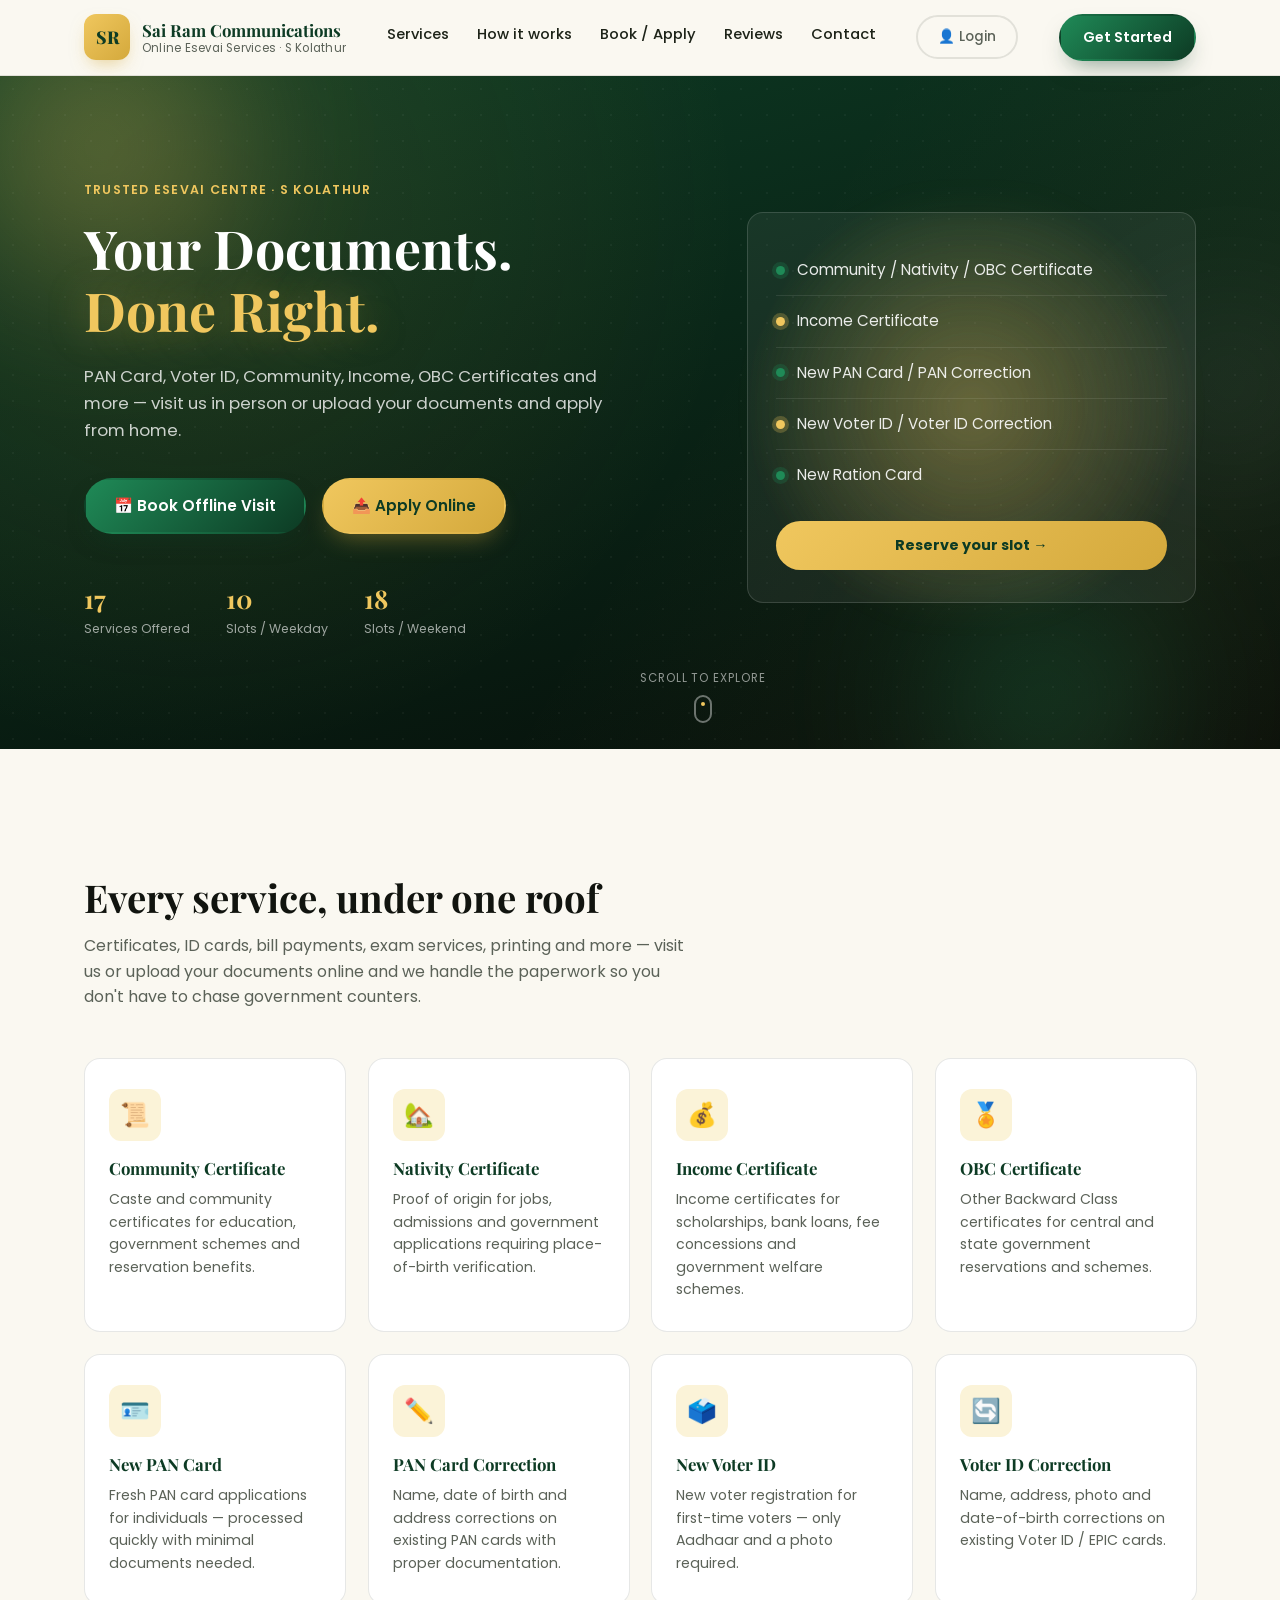
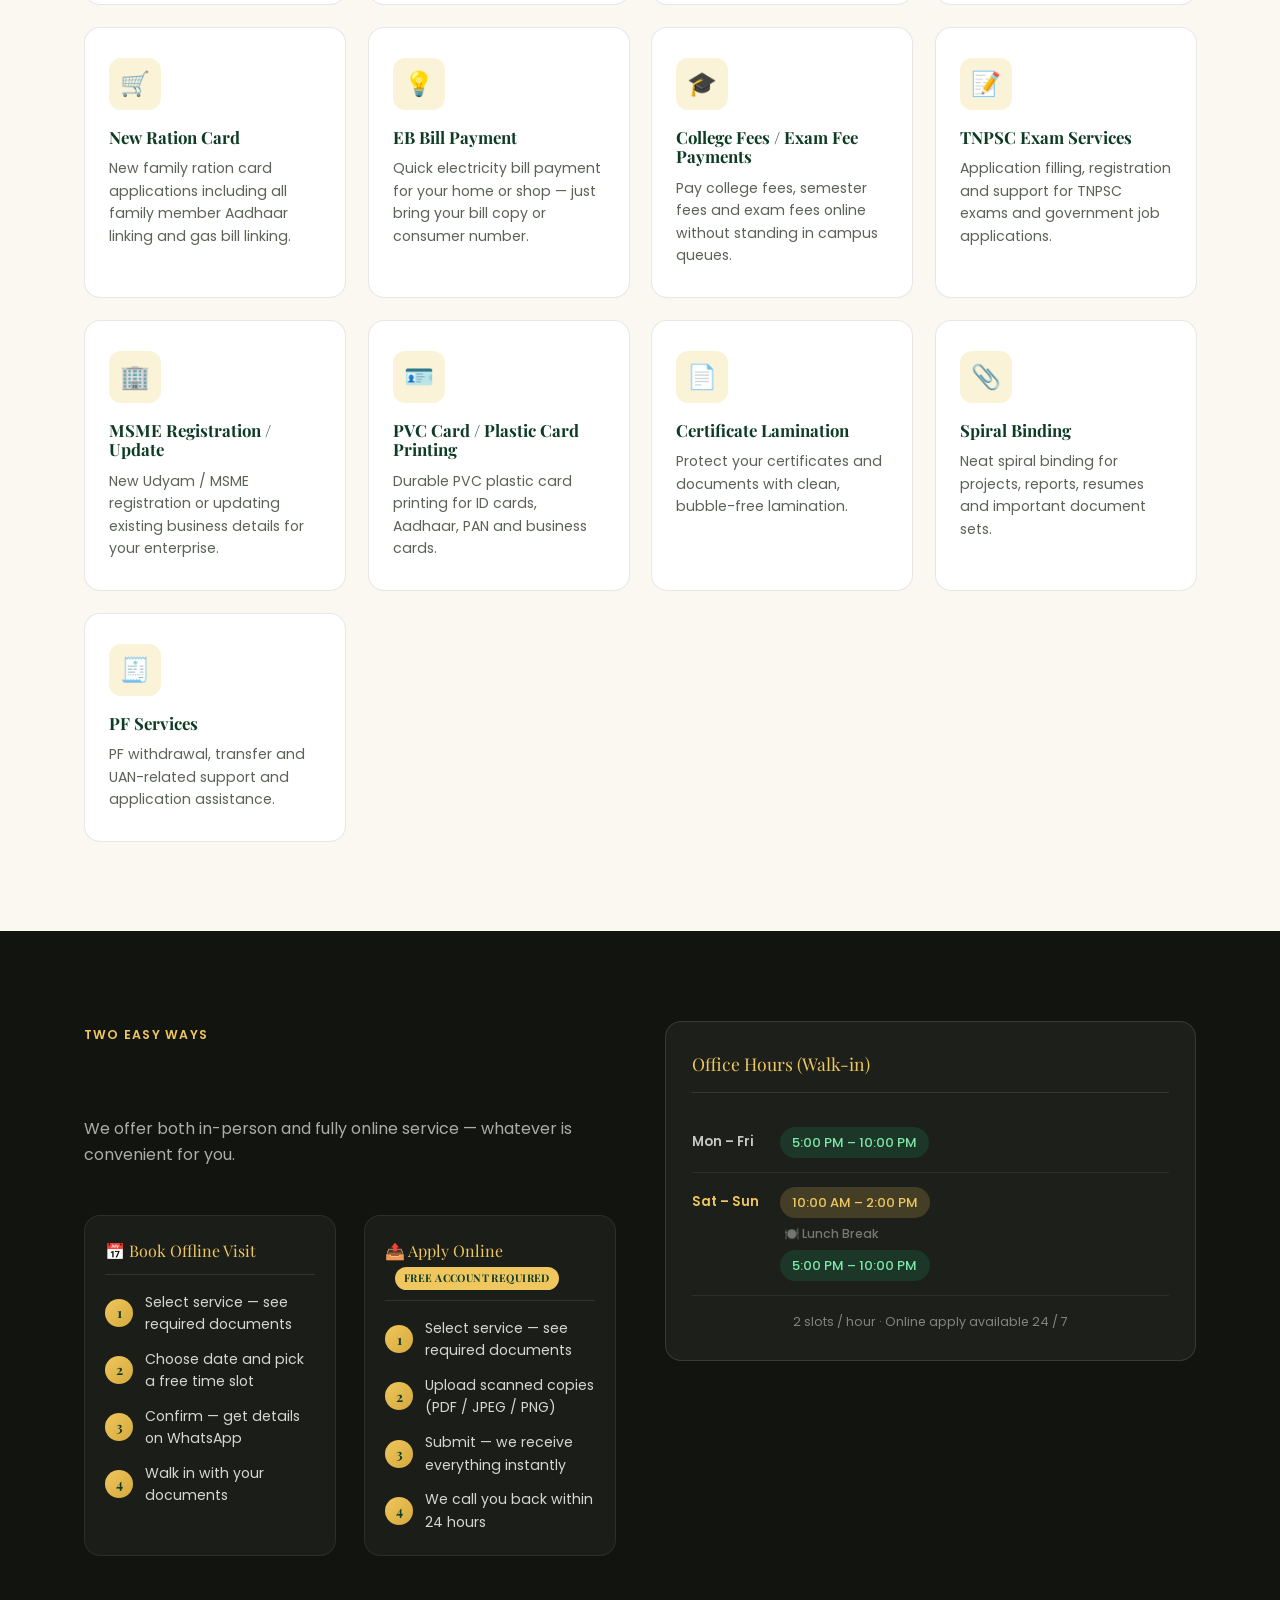
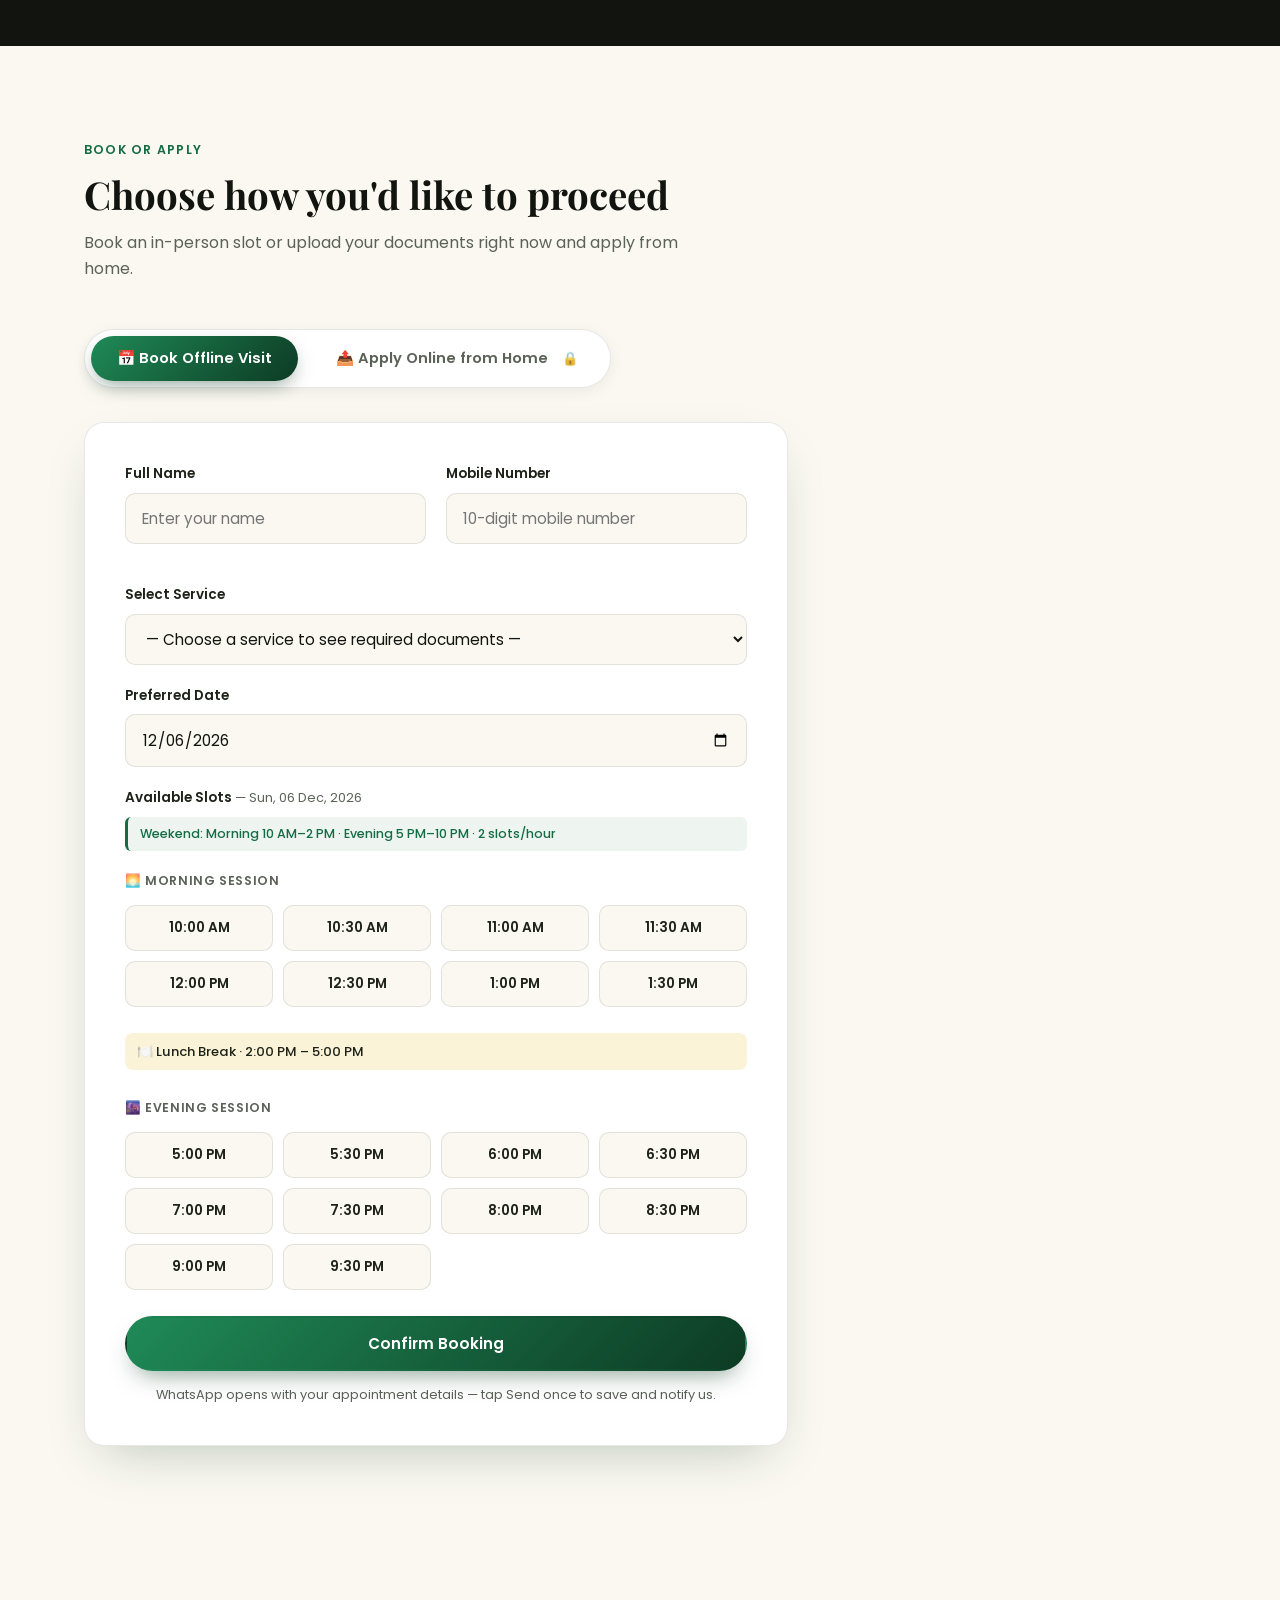
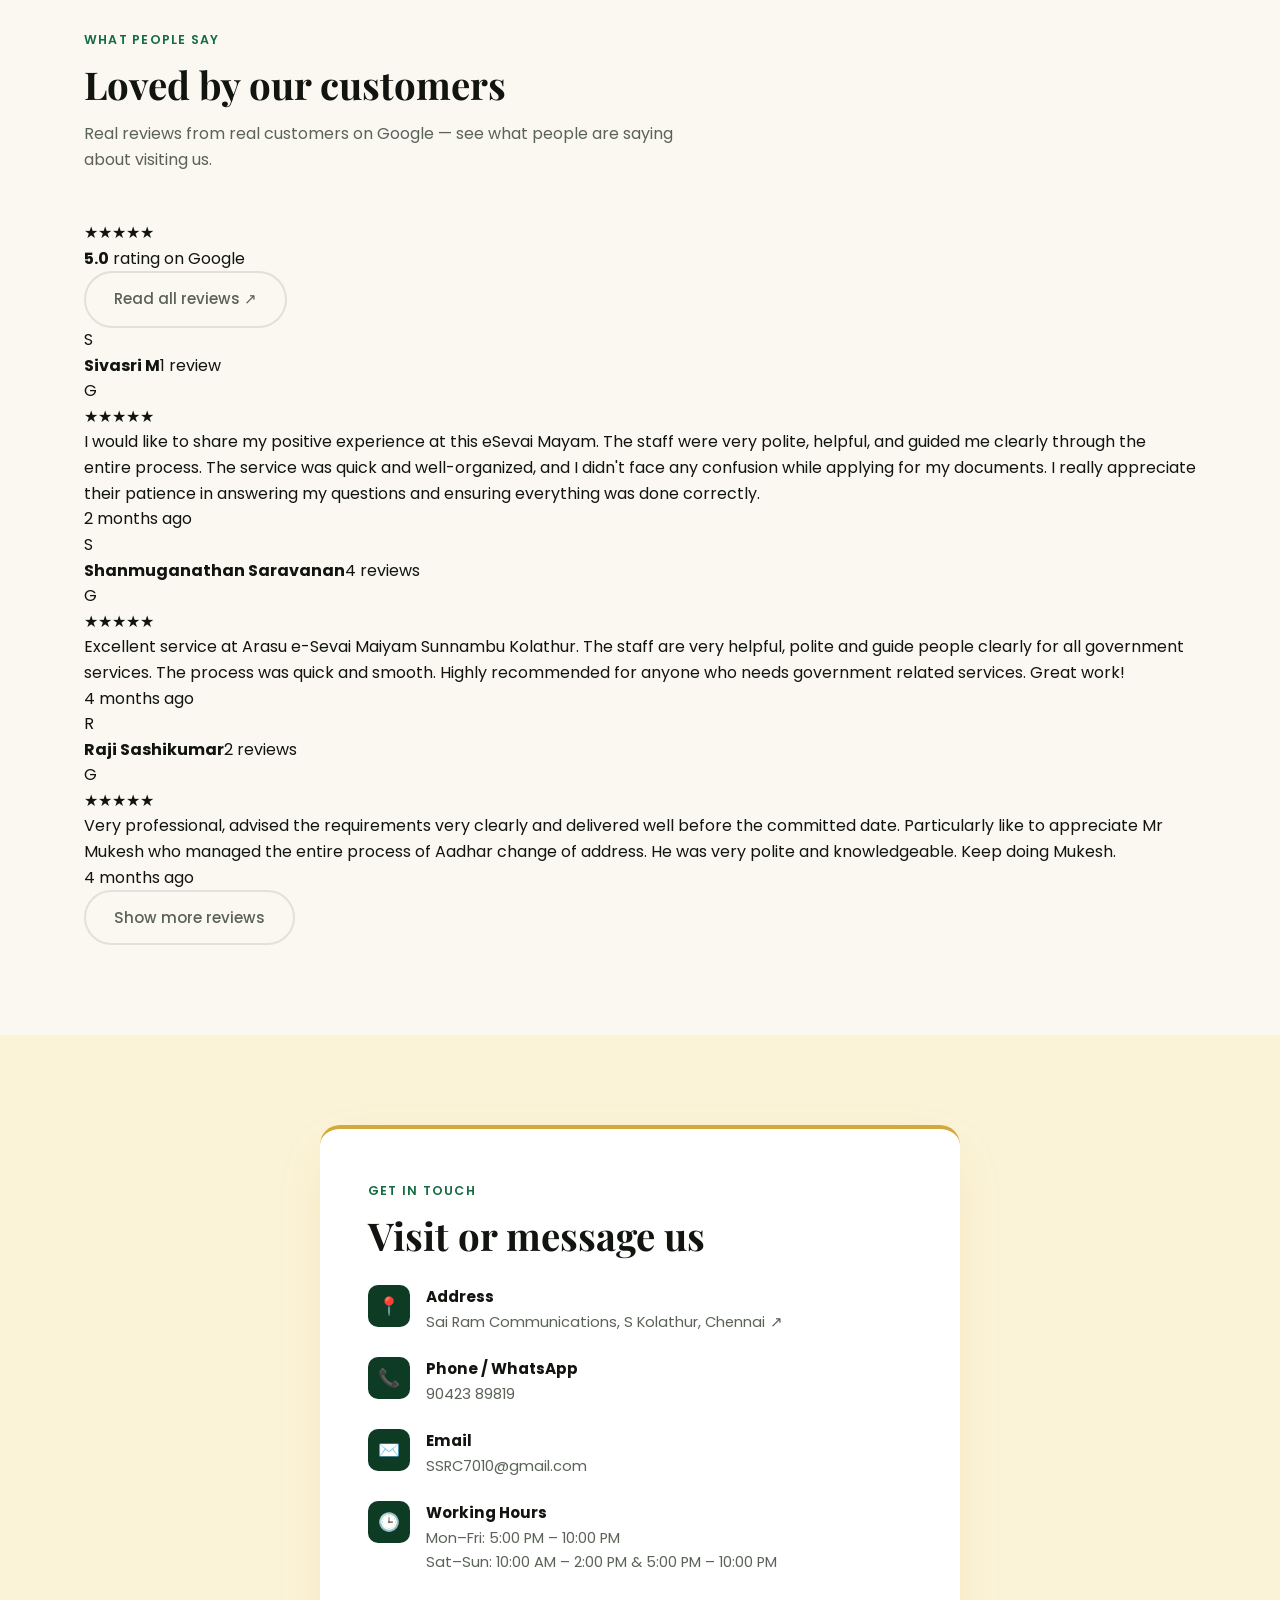
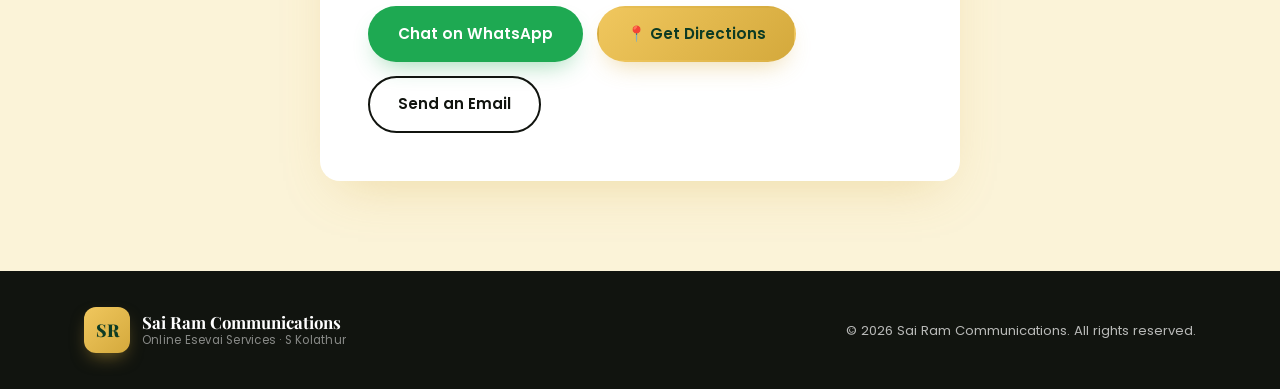
==== commit 65778033: "Update index.html" ====
--- a/index.html
+++ b/index.html
@@ -28,6 +28,7 @@
       <a href="#services">Services</a>
       <a href="#how">How it works</a>
       <a href="#booking">Book / Apply</a>
+      <a href="#reviews">Reviews</a>
       <a href="#contact">Contact</a>
     </nav>
     <div class="nav-auth">
@@ -361,6 +362,129 @@
   </div>
 </section>
 
+<!-- ═══ GOOGLE REVIEWS ═══ -->
+<section class="reviews" id="reviews">
+  <div class="container">
+    <div class="reviews-head">
+      <div>
+        <span class="section-eyebrow anim-up">What people say</span>
+        <h2 class="section-title anim-up d1">Loved by our customers</h2>
+        <p class="section-sub anim-up d2">Real reviews from real customers on Google — see what people are saying about visiting us.</p>
+      </div>
+      <div class="reviews-badge anim-up d2">
+        <div class="reviews-badge-stars">★★★★★</div>
+        <div class="reviews-badge-text"><strong>5.0</strong> rating on <span>Google</span></div>
+        <a href="https://maps.app.goo.gl/4U58xS4278tPp7Tt7" target="_blank" rel="noopener" class="btn btn-outline reviews-badge-btn">Read all reviews ↗</a>
+      </div>
+    </div>
+
+    <div class="reviews-grid" id="reviewsGrid">
+      <div class="review-card anim-up d1">
+        <div class="review-top">
+          <div class="review-avatar avatar-c1">S</div>
+          <div class="review-who"><strong>Sivasri M</strong><span>1 review</span></div>
+          <span class="review-google-icon" title="Posted on Google">G</span>
+        </div>
+        <div class="review-stars">★★★★★</div>
+        <p class="review-text">I would like to share my positive experience at this eSevai Mayam. The staff were very polite, helpful, and guided me clearly through the entire process. The service was quick and well-organized, and I didn't face any confusion while applying for my documents. I really appreciate their patience in answering my questions and ensuring everything was done correctly.</p>
+        <span class="review-time">2 months ago</span>
+      </div>
+
+      <div class="review-card anim-up d2">
+        <div class="review-top">
+          <div class="review-avatar avatar-c2">S</div>
+          <div class="review-who"><strong>Shanmuganathan Saravanan</strong><span>4 reviews</span></div>
+          <span class="review-google-icon" title="Posted on Google">G</span>
+        </div>
+        <div class="review-stars">★★★★★</div>
+        <p class="review-text">Excellent service at Arasu e-Sevai Maiyam Sunnambu Kolathur. The staff are very helpful, polite and guide people clearly for all government services. The process was quick and smooth. Highly recommended for anyone who needs government related services. Great work!</p>
+        <span class="review-time">4 months ago</span>
+      </div>
+
+      <div class="review-card anim-up d3">
+        <div class="review-top">
+          <div class="review-avatar avatar-c3">R</div>
+          <div class="review-who"><strong>Raji Sashikumar</strong><span>2 reviews</span></div>
+          <span class="review-google-icon" title="Posted on Google">G</span>
+        </div>
+        <div class="review-stars">★★★★★</div>
+        <p class="review-text">Very professional, advised the requirements very clearly and delivered well before the committed date. Particularly like to appreciate Mr Mukesh who managed the entire process of Aadhar change of address. He was very polite and knowledgeable. Keep doing Mukesh.</p>
+        <span class="review-time">4 months ago</span>
+      </div>
+
+      <div class="review-card anim-up d4 extra-review" hidden>
+        <div class="review-top">
+          <div class="review-avatar avatar-c4">D</div>
+          <div class="review-who"><strong>Divya K</strong><span>4 reviews</span></div>
+          <span class="review-google-icon" title="Posted on Google">G</span>
+        </div>
+        <div class="review-stars">★★★★★</div>
+        <p class="review-text">Customer management was good. And they response to our queries quick.</p>
+        <span class="review-time">4 weeks ago</span>
+      </div>
+
+      <div class="review-card anim-up d1 extra-review" hidden>
+        <div class="review-top">
+          <div class="review-avatar avatar-c5">A</div>
+          <div class="review-who"><strong>ASHA raj</strong><span>3 reviews · 1 photo</span></div>
+          <span class="review-google-icon" title="Posted on Google">G</span>
+        </div>
+        <div class="review-stars">★★★★★</div>
+        <p class="review-text">They have applied the inter caste certificate very clear and sent the status of the application whenever we asked. Certificate is successfully applied and approved. Thanks</p>
+        <span class="review-time">6 months ago</span>
+      </div>
+
+      <div class="review-card anim-up d2 extra-review" hidden>
+        <div class="review-top">
+          <div class="review-avatar avatar-c6">S</div>
+          <div class="review-who"><strong>Sandhiya dhiya</strong><span>3 reviews</span></div>
+          <span class="review-google-icon" title="Posted on Google">G</span>
+        </div>
+        <div class="review-stars">★★★★★</div>
+        <p class="review-text">Good supporting and customer coordination, very fast service, I have applied my voter id through which takes around only 10 mins ...very responsive staffs 👍👍</p>
+        <span class="review-time">8 months ago</span>
+      </div>
+
+      <div class="review-card anim-up d3 extra-review" hidden>
+        <div class="review-top">
+          <div class="review-avatar avatar-c1">D</div>
+          <div class="review-who"><strong>DR V GAYATHRI</strong><span>Local Guide · 17 reviews</span></div>
+          <span class="review-google-icon" title="Posted on Google">G</span>
+        </div>
+        <div class="review-stars">★★★★★</div>
+        <p class="review-text">Excellent service. Very professional and knowledgeable person. Clearing all doubts and providing service without any delay.</p>
+        <span class="review-time">a year ago</span>
+      </div>
+
+      <div class="review-card anim-up d4 extra-review" hidden>
+        <div class="review-top">
+          <div class="review-avatar avatar-c2">T</div>
+          <div class="review-who"><strong>Tamilselvam B</strong><span>3 reviews</span></div>
+          <span class="review-google-icon" title="Posted on Google">G</span>
+        </div>
+        <div class="review-stars">★★★★★</div>
+        <p class="review-text">The concept of e-Sevai Maiyam is excellent as it simplifies access to government services for citizens. It is especially beneficial in rural areas, reducing the need for travel and long wait times. However, regular maintenance of the system, ensuring technical support, and user-friendly interfaces are crucial for its success. Expanding awareness about its benefits can further increase its usage.</p>
+        <span class="review-time">a year ago</span>
+      </div>
+
+      <div class="review-card anim-up d1 extra-review" hidden>
+        <div class="review-top">
+          <div class="review-avatar avatar-c3">M</div>
+          <div class="review-who"><strong>Manimozhi Iyyappan I</strong><span>13 reviews · 3 photos</span></div>
+          <span class="review-google-icon" title="Posted on Google">G</span>
+        </div>
+        <div class="review-stars">★★★★★</div>
+        <p class="review-text">The work was very good within a day they finished our work.</p>
+        <span class="review-time">6 months ago</span>
+      </div>
+    </div>
+
+    <div class="reviews-more-wrap">
+      <button type="button" id="reviewsMoreBtn" class="btn btn-outline">Show more reviews</button>
+    </div>
+  </div>
+</section>
+
 <!-- ═══ CONTACT ═══ -->
 <section class="contact" id="contact">
   <div class="container contact-inner">
--- a/style.css
+++ b/style.css
@@ -15,6 +15,11 @@
   --font-body:"Poppins",sans-serif;
 }
 *{box-sizing:border-box;margin:0;padding:0}
+/* The native `hidden` attribute must always win over a component's own
+   display rule (e.g. .btn{display:inline-flex}, .user-chip{display:flex},
+   .booking-layout{display:grid}) — otherwise elements toggled via
+   el.hidden = true/false in JS stay visible even when "hidden" is set. */
+[hidden]{display:none!important}
 html{scroll-behavior:smooth}
 body{font-family:var(--font-body);color:var(--ink);background:var(--cream);line-height:1.6;-webkit-font-smoothing:antialiased;overflow-x:hidden}
 a{color:inherit;text-decoration:none}
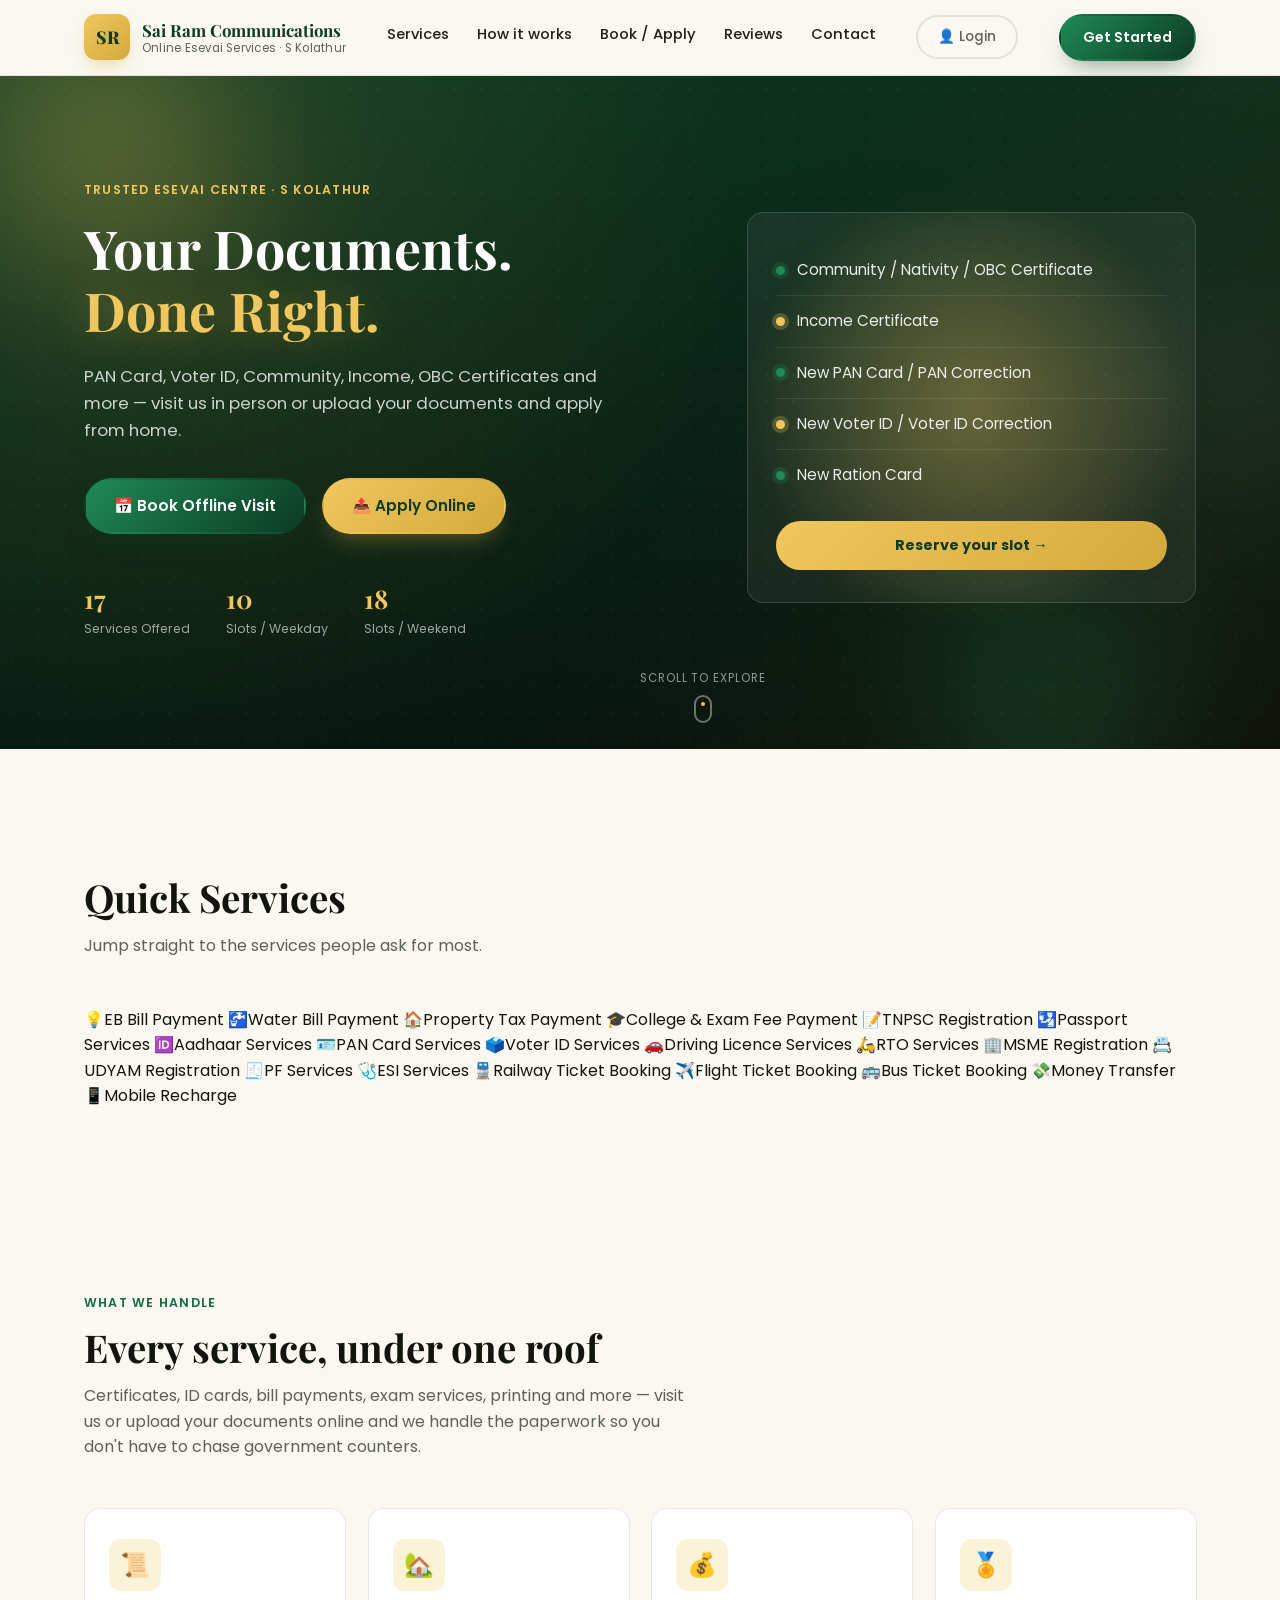
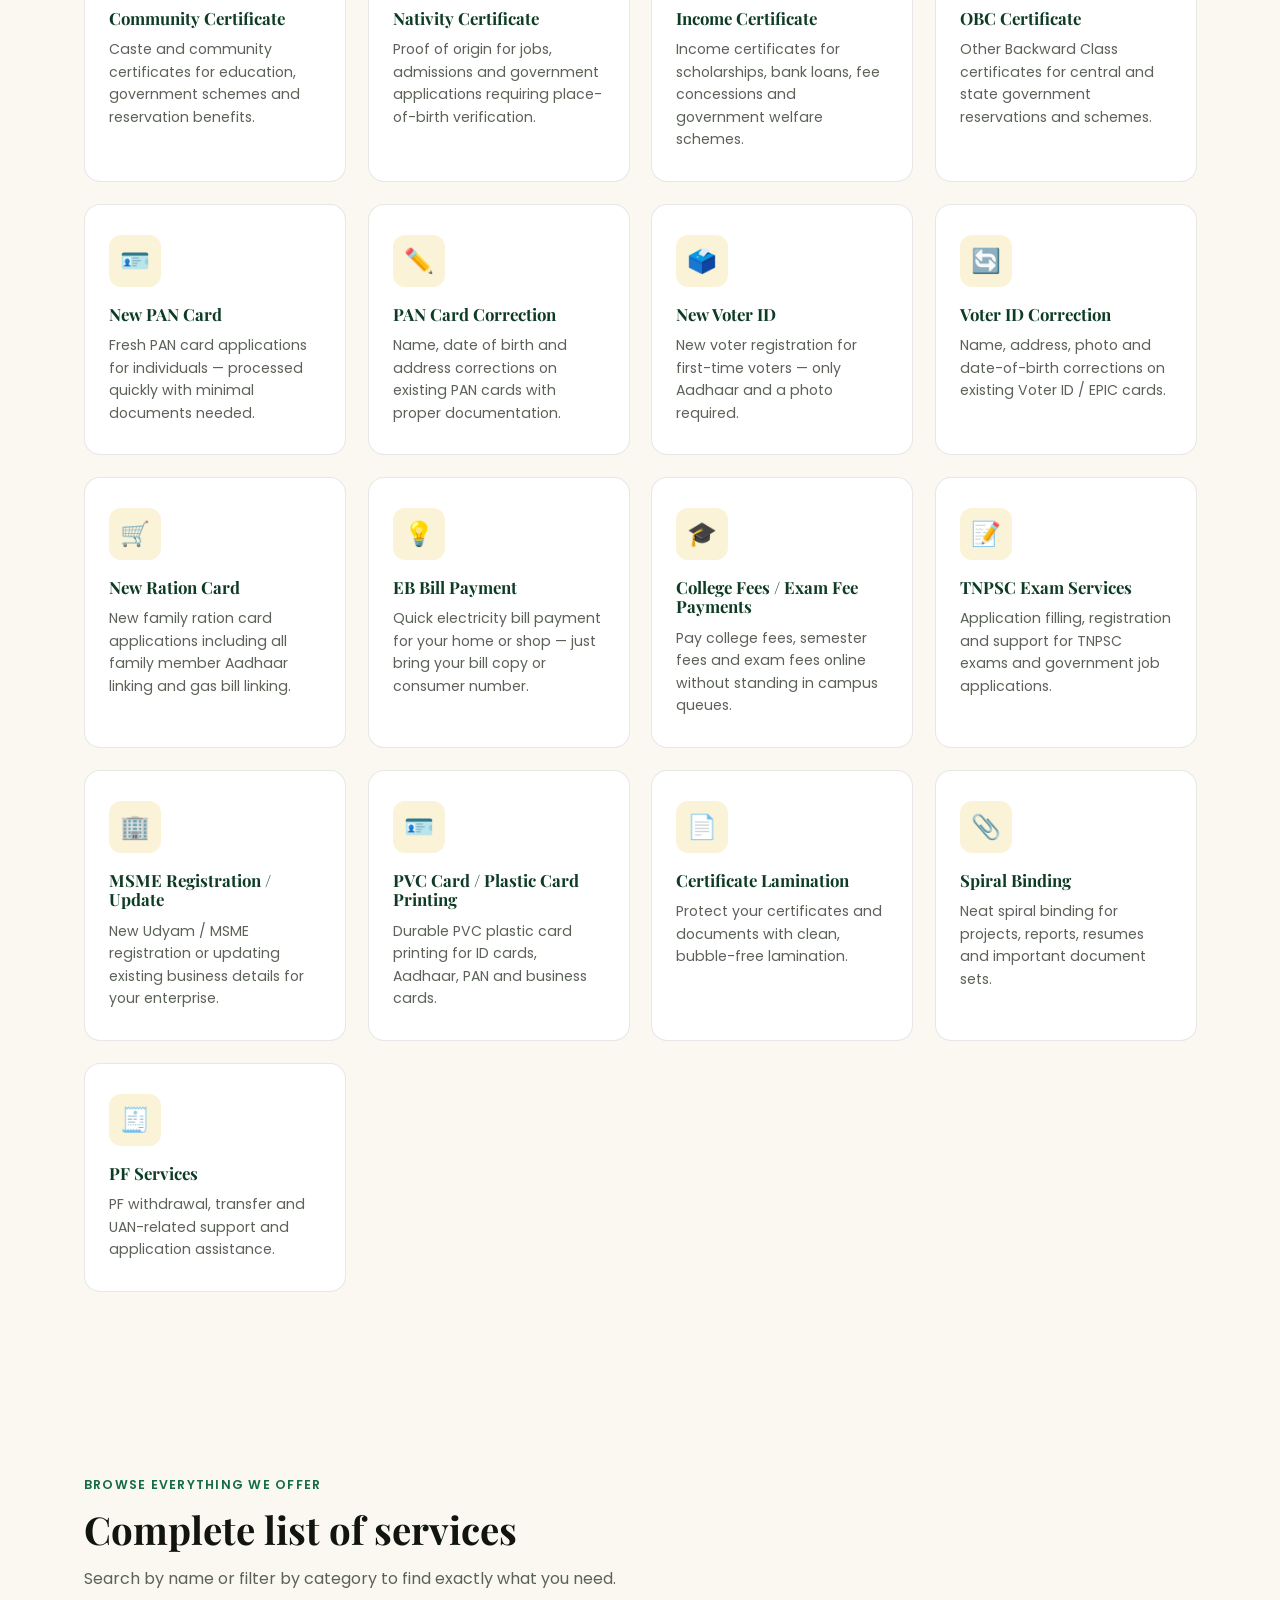
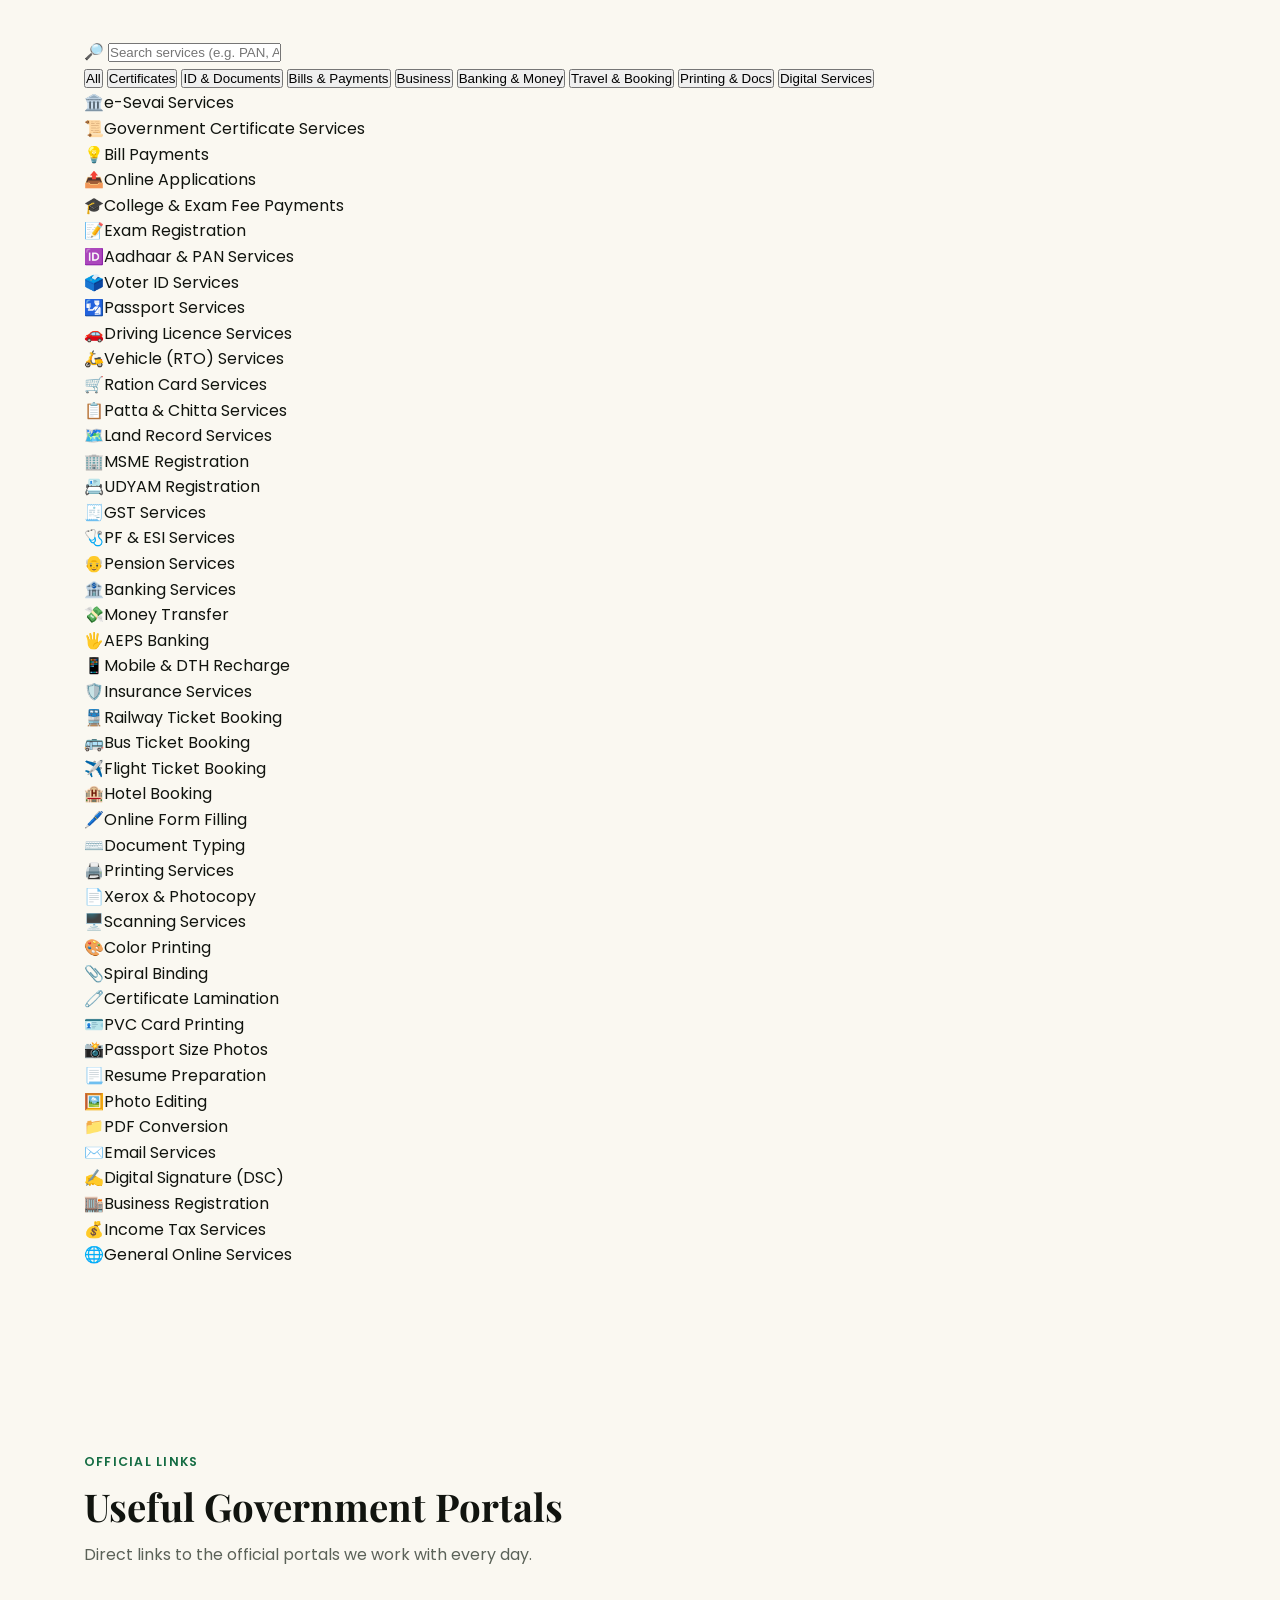
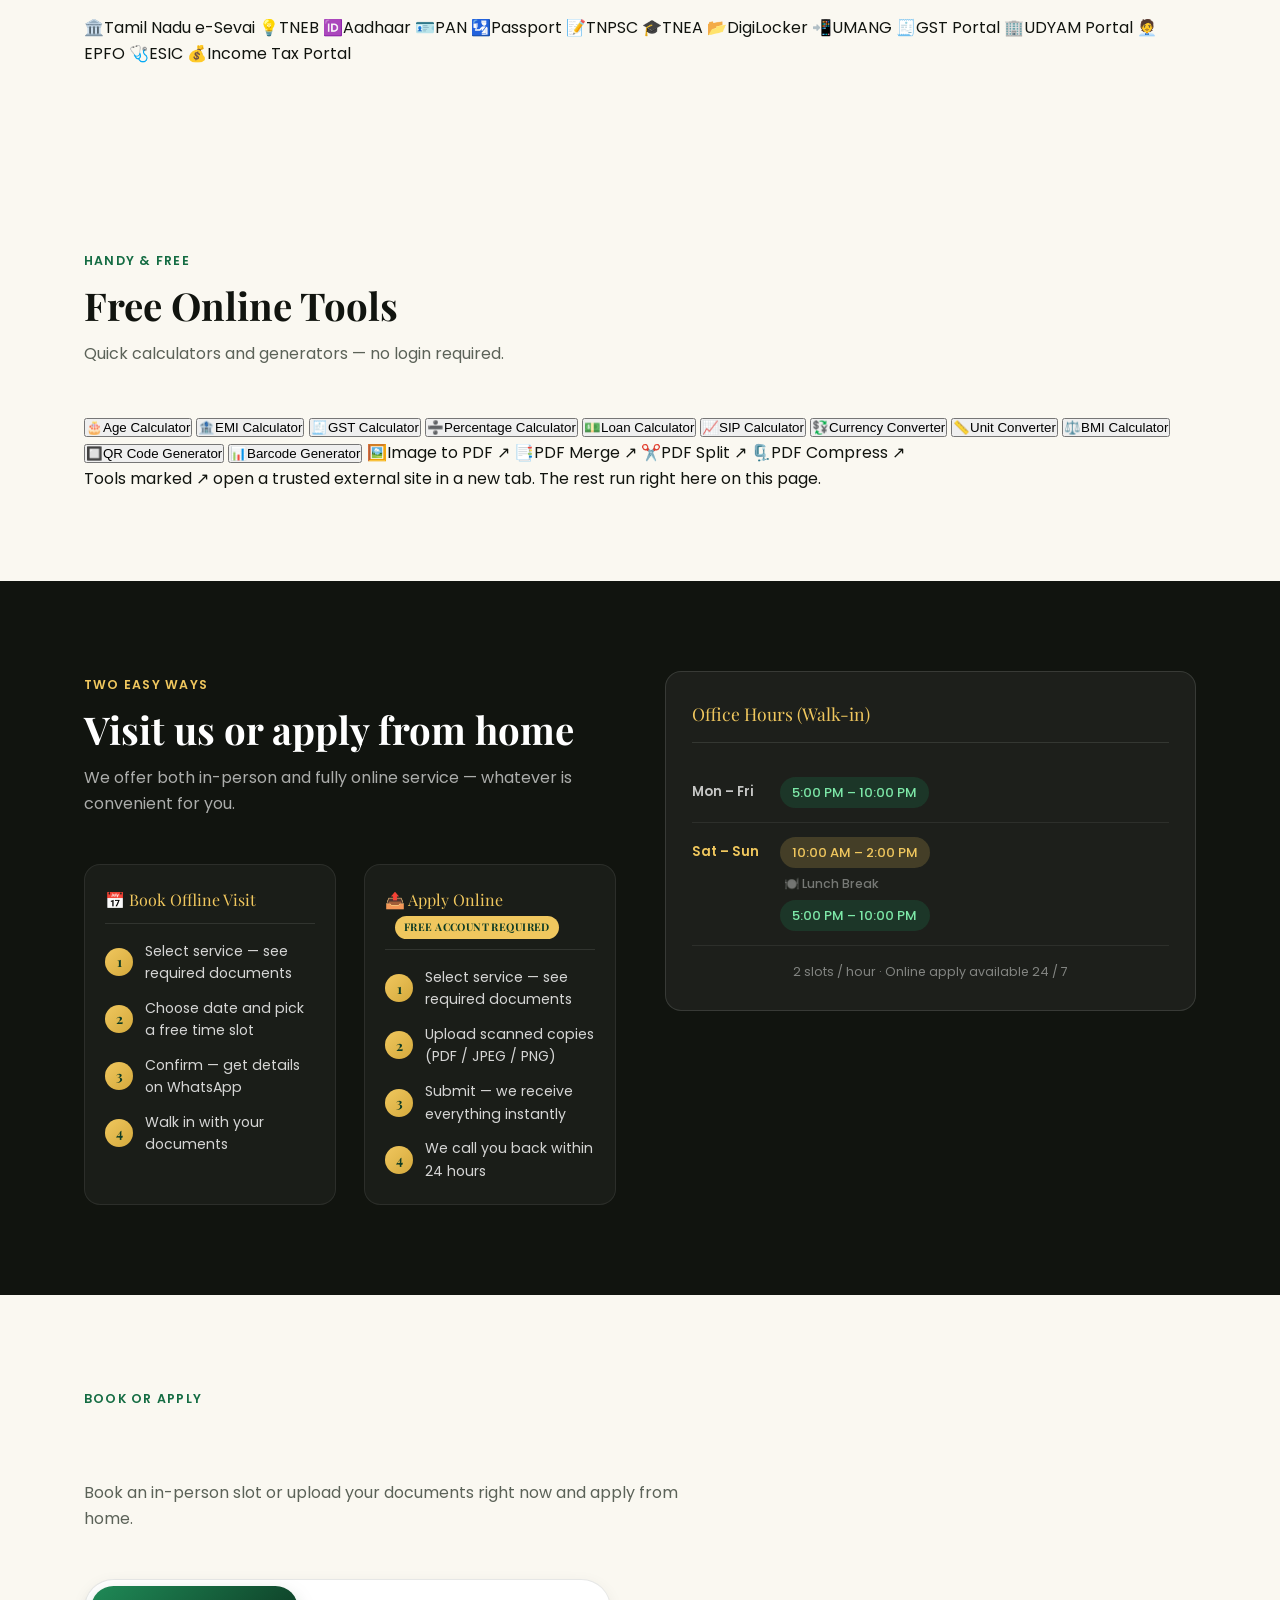
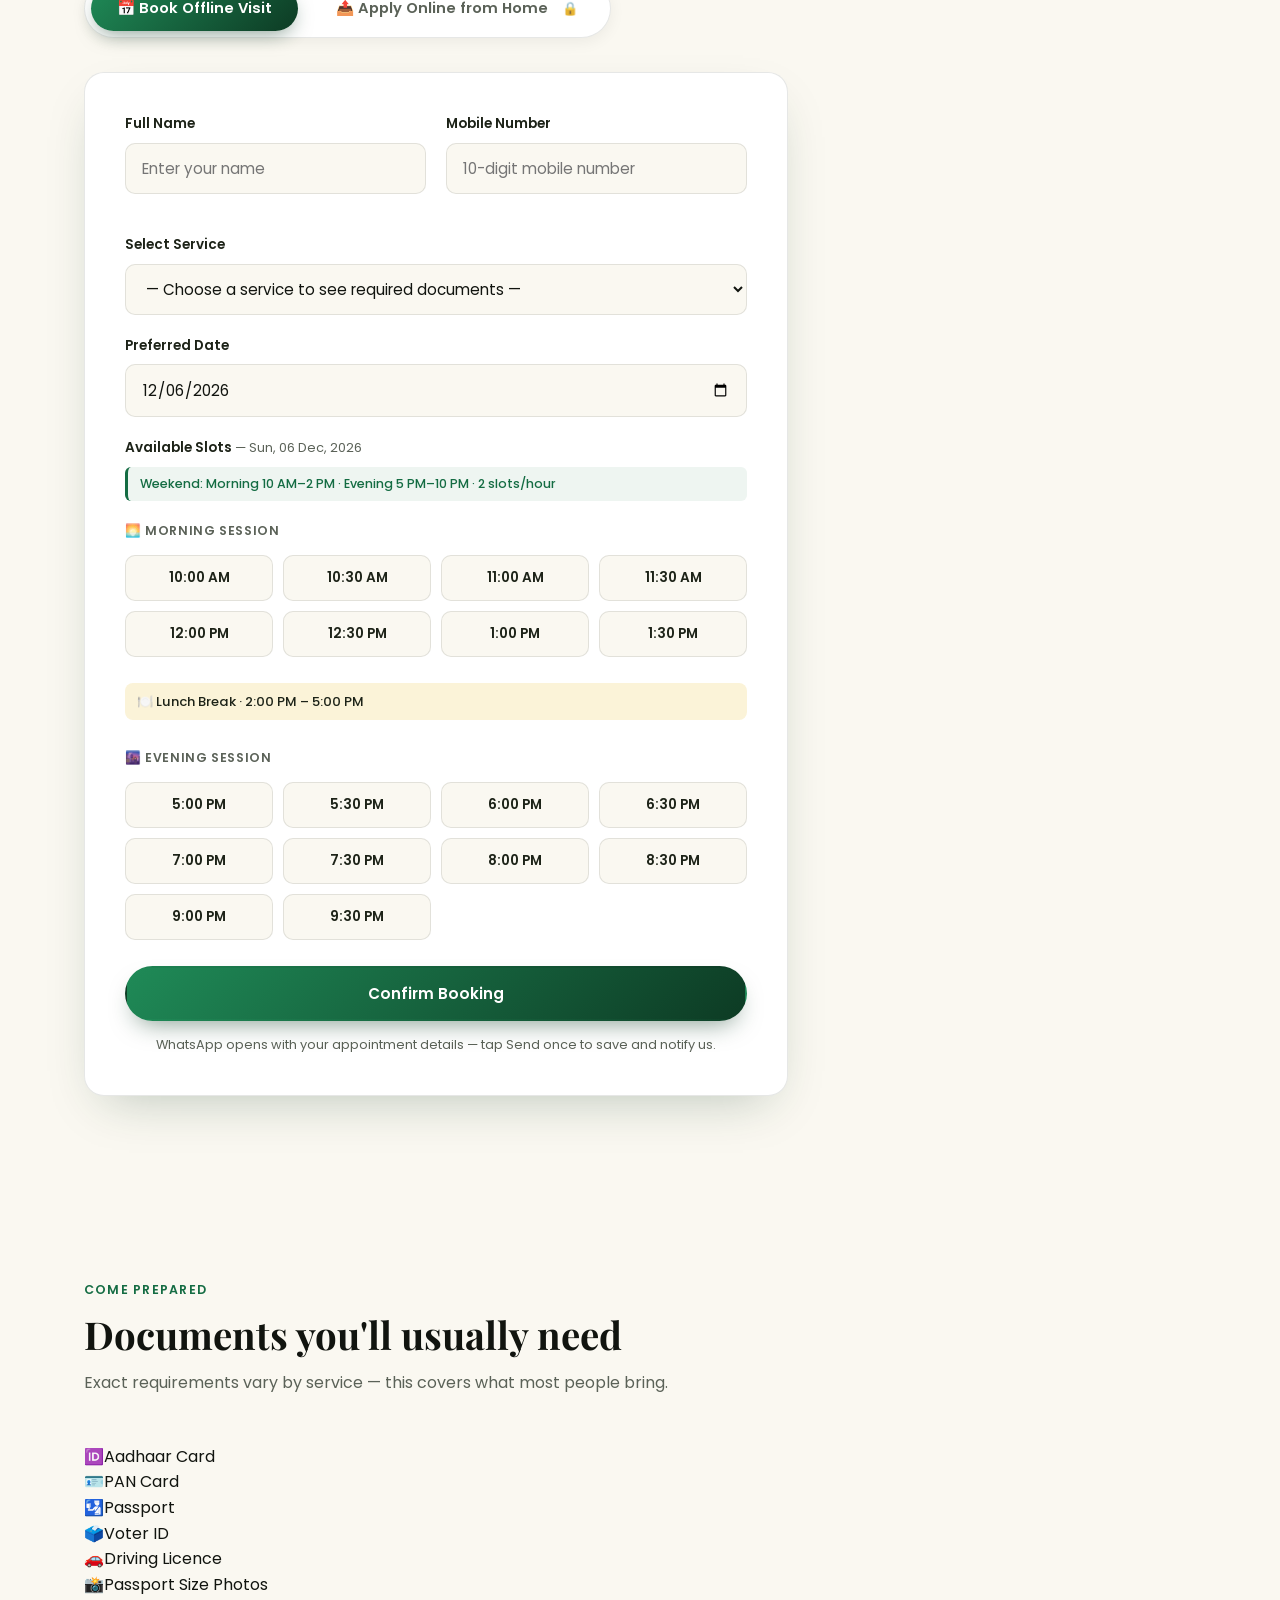
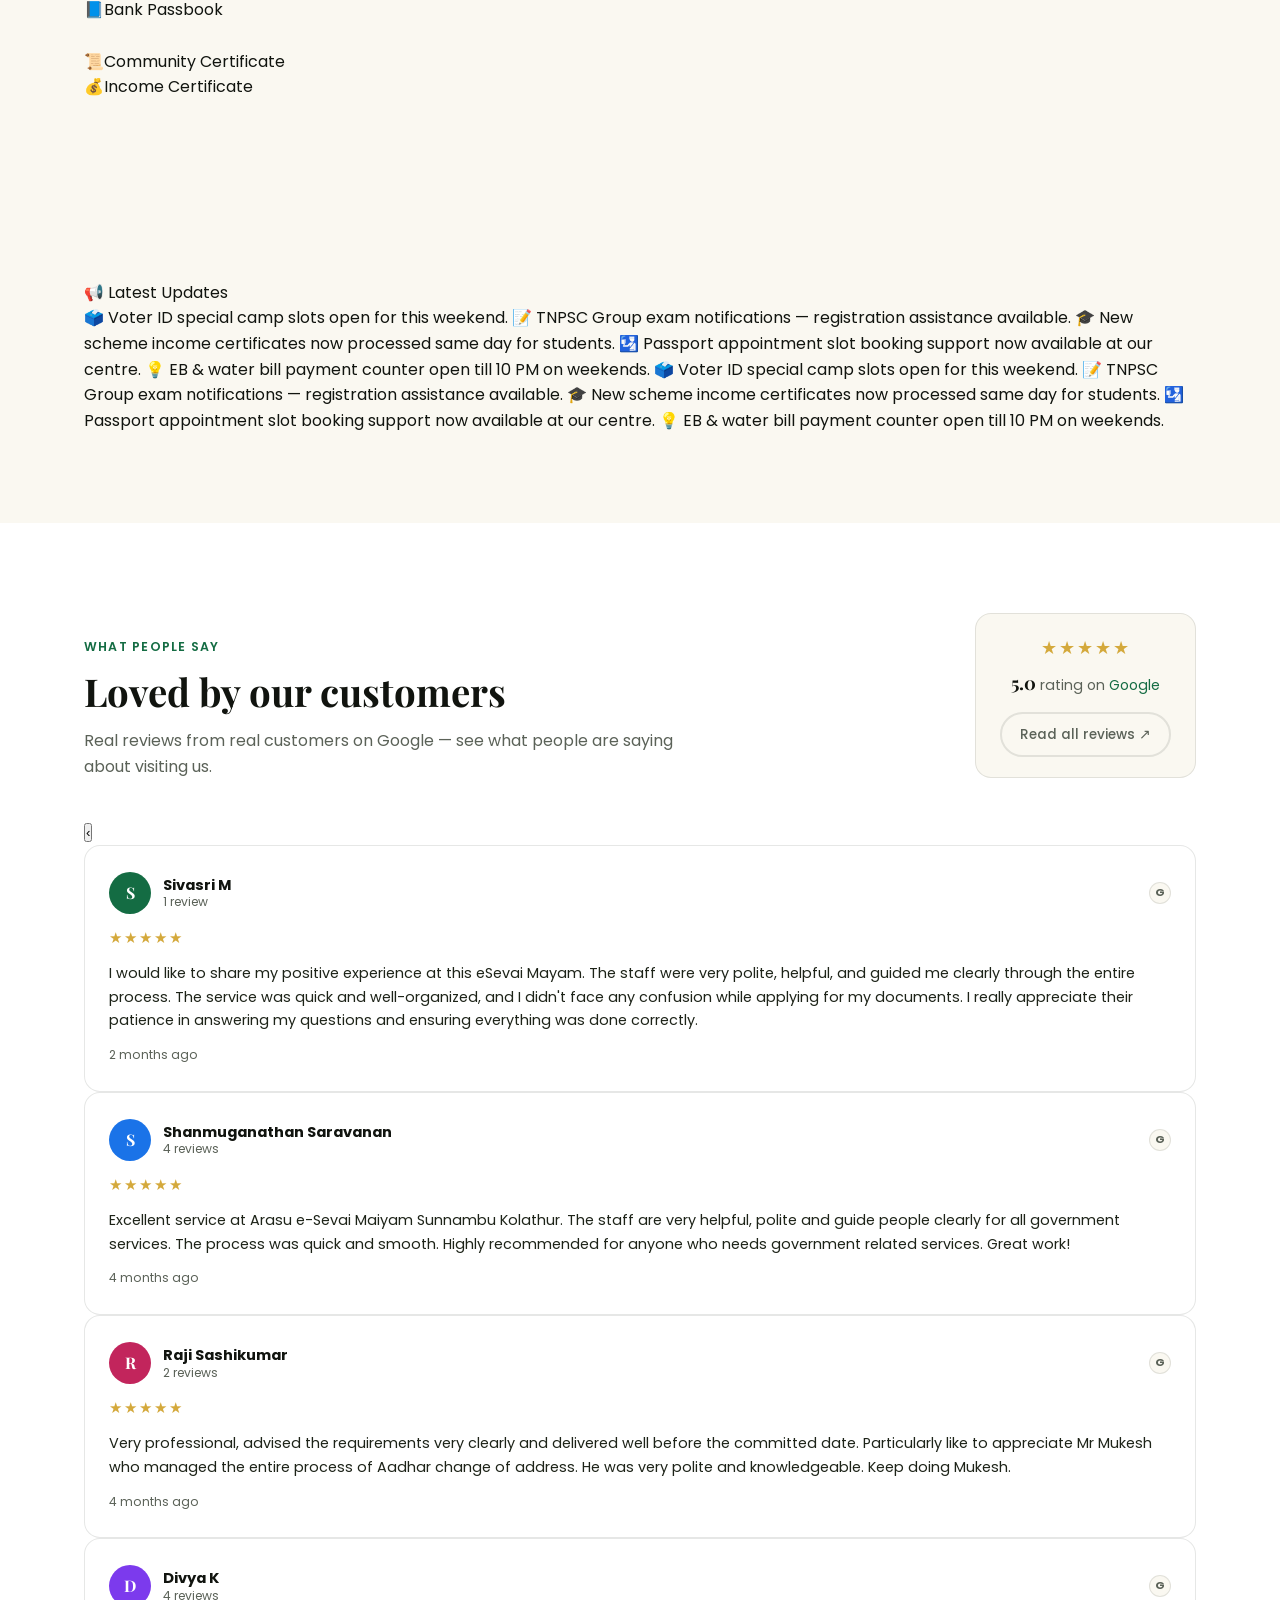
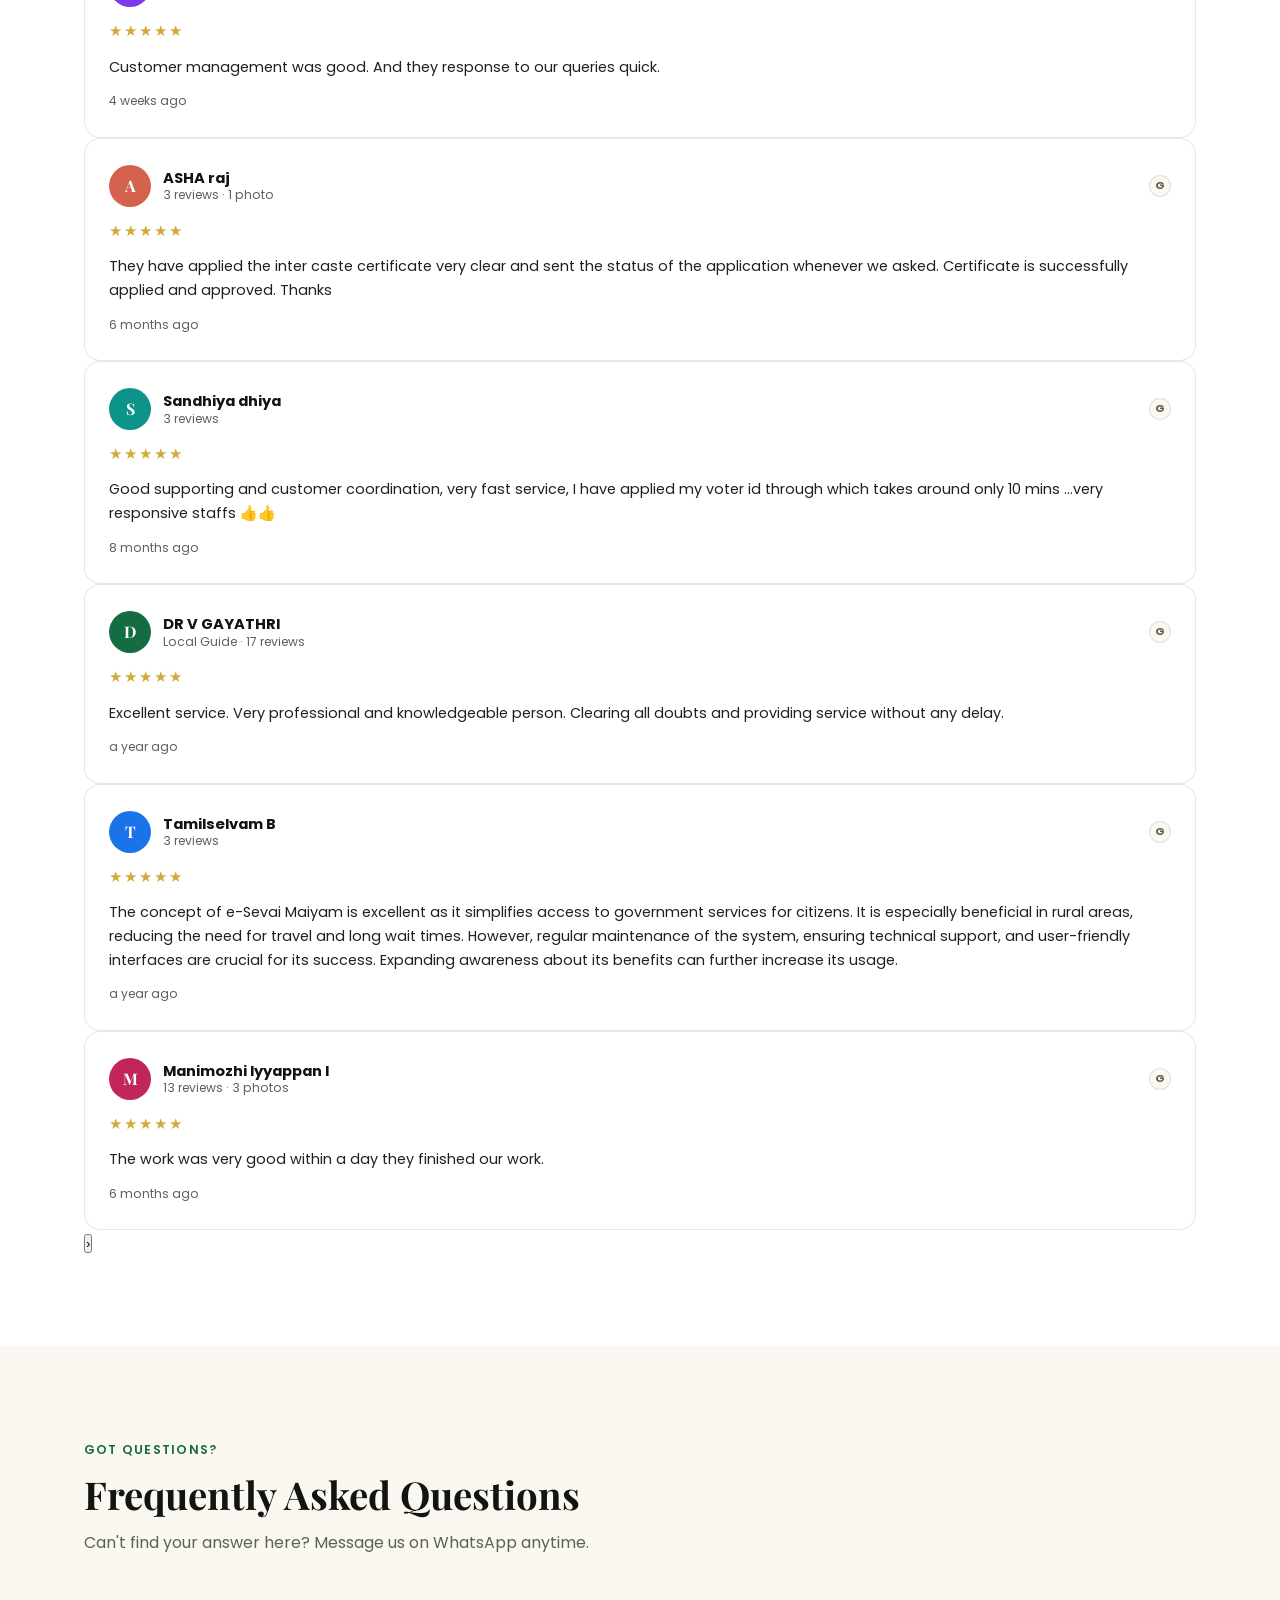
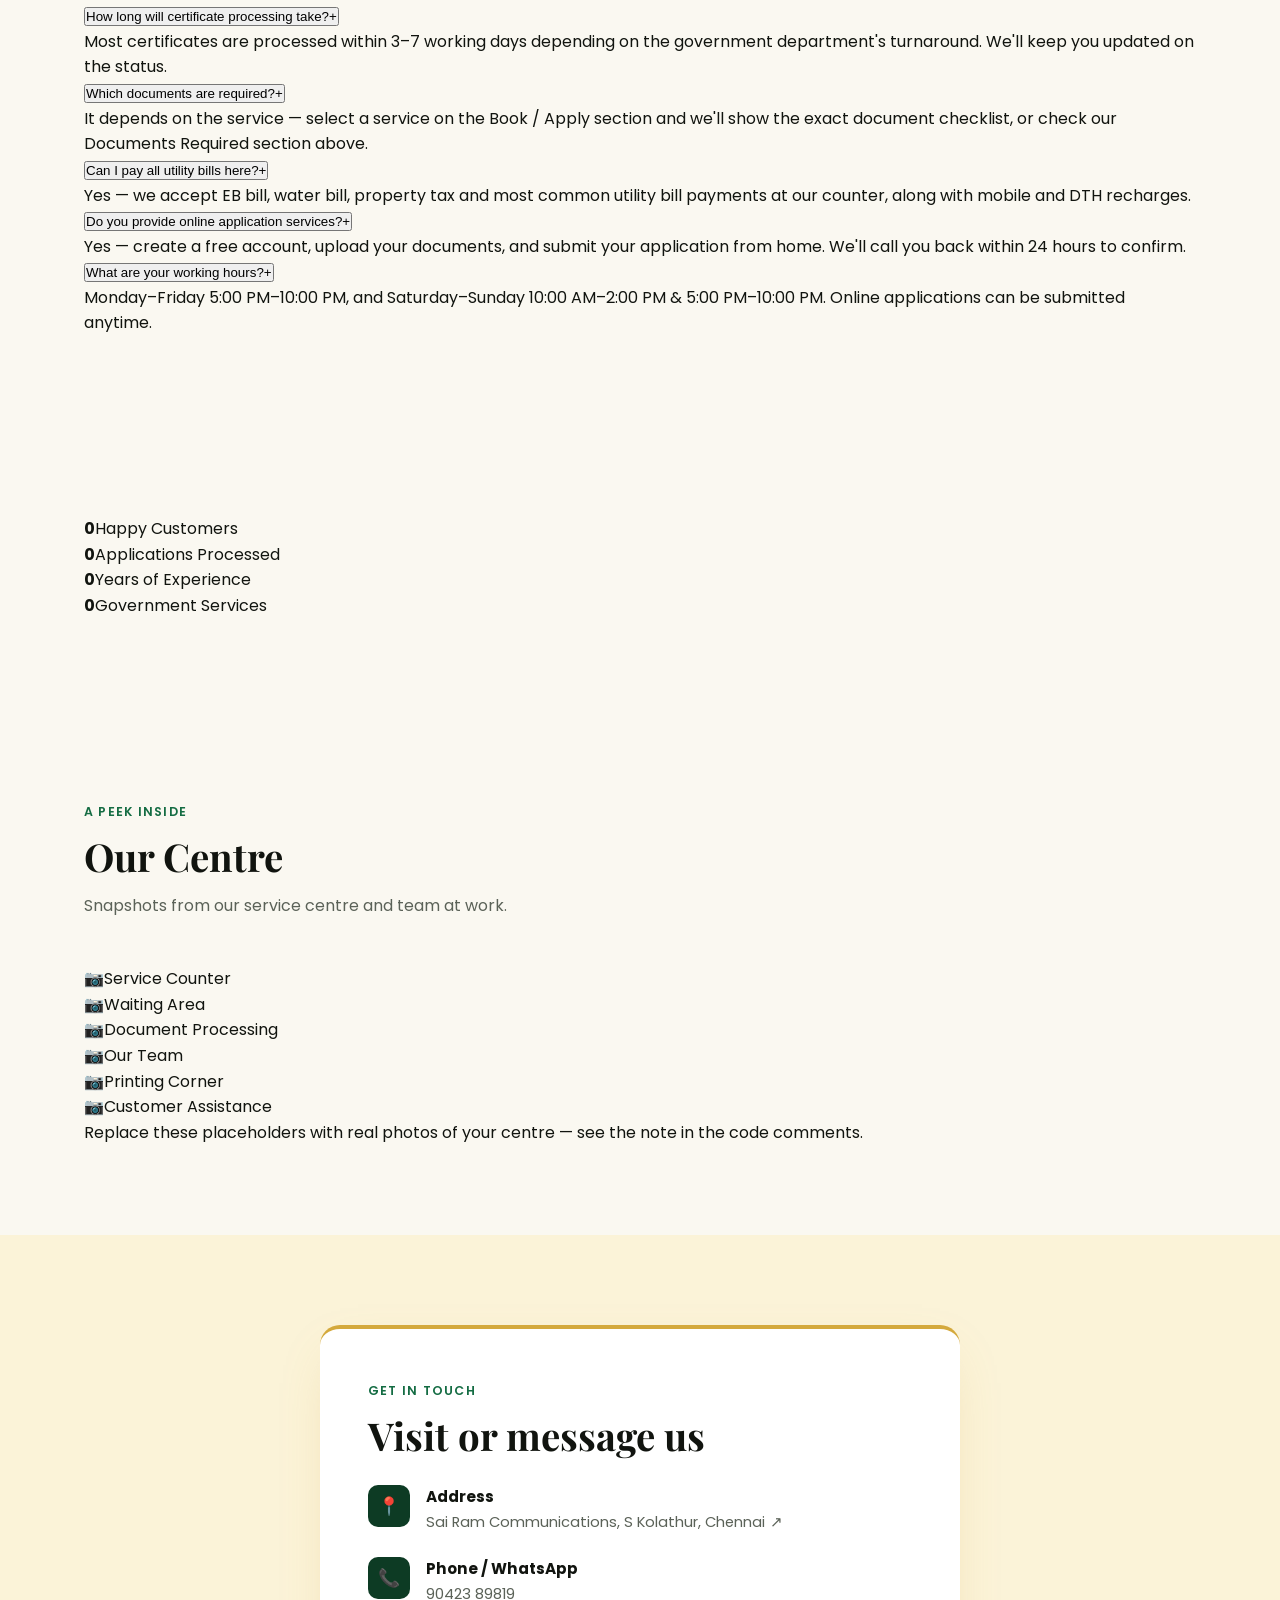
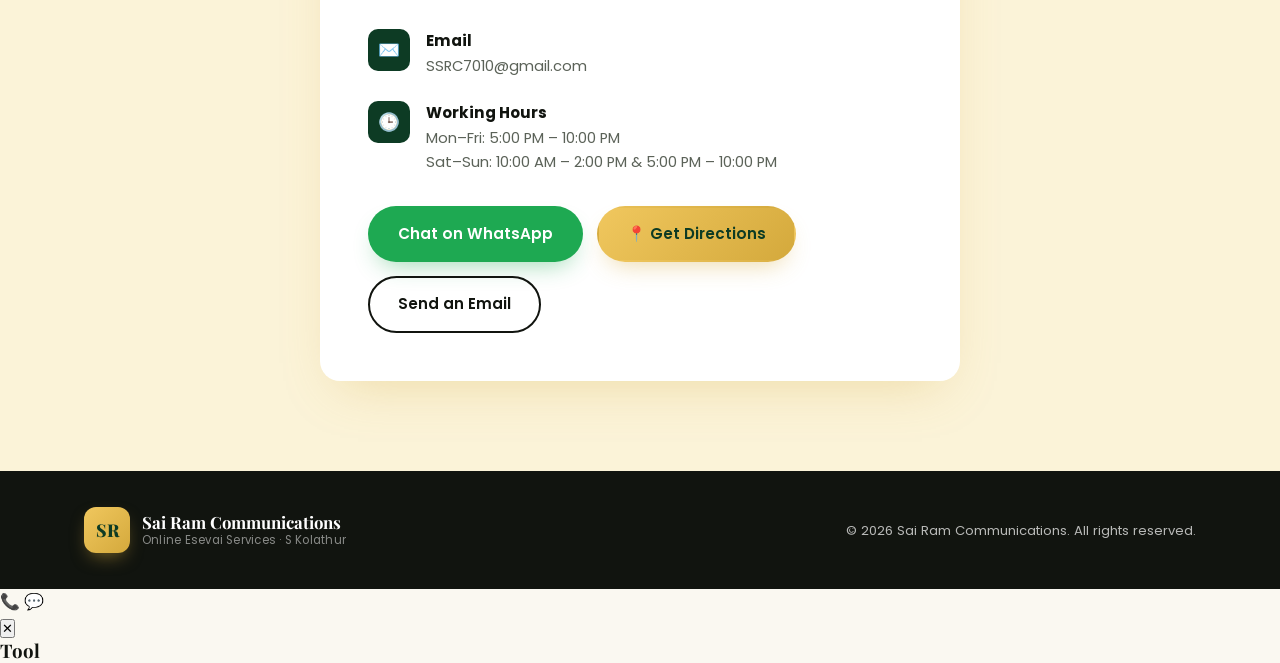
==== commit ed5c7c38: "Update index.html" ====
--- a/index.html
+++ b/index.html
@@ -5,6 +5,14 @@
 <meta name="viewport" content="width=device-width, initial-scale=1.0">
 <title>Sai Ram Communications | Online Esevai Services – S Kolathur</title>
 <meta name="description" content="PAN Card, Voter ID, Community, Income, OBC Certificates – book a visit or apply online from home.">
+<meta name="keywords" content="e-Sevai S Kolathur, esevai maiyam, PAN card, Voter ID, Community Certificate, Income Certificate, Aadhaar services, TNPSC registration, online government services Chennai">
+<meta name="author" content="Sai Ram Communications">
+<meta name="robots" content="index, follow">
+<meta name="theme-color" content="#0d3b24">
+<meta property="og:type" content="business.business">
+<meta property="og:title" content="Sai Ram Communications | Online Esevai Services – S Kolathur">
+<meta property="og:description" content="PAN Card, Voter ID, Community, Income, OBC Certificates and more – book a visit or apply online from home.">
+<meta property="og:locale" content="en_IN">
 <link rel="preconnect" href="https://fonts.googleapis.com">
 <link rel="preconnect" href="https://fonts.gstatic.com" crossorigin>
 <link href="https://fonts.googleapis.com/css2?family=Playfair+Display:wght@600;700;800&family=Poppins:wght@300;400;500;600;700&display=swap" rel="stylesheet">
@@ -88,6 +96,37 @@
   <div class="hero-scroll-hint">
     <span>Scroll to explore</span>
     <div class="scroll-arrow"></div>
+  </div>
+</section>
+
+<!-- ═══ QUICK SERVICES ═══ -->
+<section class="quick-services" id="quickServices">
+  <div class="container">
+    <span class="section-eyebrow anim-up">Popular right now</span>
+    <h2 class="section-title anim-up d1">Quick Services</h2>
+    <p class="section-sub anim-up d2">Jump straight to the services people ask for most.</p>
+    <div class="qs-grid">
+      <a href="#booking" class="qs-item anim-up d1"><span class="qs-icon">💡</span><span>EB Bill Payment</span></a>
+      <a href="#booking" class="qs-item anim-up d2"><span class="qs-icon">🚰</span><span>Water Bill Payment</span></a>
+      <a href="#booking" class="qs-item anim-up d3"><span class="qs-icon">🏠</span><span>Property Tax Payment</span></a>
+      <a href="#booking" class="qs-item anim-up d4"><span class="qs-icon">🎓</span><span>College &amp; Exam Fee Payment</span></a>
+      <a href="#booking" class="qs-item anim-up d1"><span class="qs-icon">📝</span><span>TNPSC Registration</span></a>
+      <a href="#booking" class="qs-item anim-up d2"><span class="qs-icon">🛂</span><span>Passport Services</span></a>
+      <a href="#booking" class="qs-item anim-up d3"><span class="qs-icon">🆔</span><span>Aadhaar Services</span></a>
+      <a href="#booking" class="qs-item anim-up d4"><span class="qs-icon">🪪</span><span>PAN Card Services</span></a>
+      <a href="#booking" class="qs-item anim-up d1"><span class="qs-icon">🗳️</span><span>Voter ID Services</span></a>
+      <a href="#booking" class="qs-item anim-up d2"><span class="qs-icon">🚗</span><span>Driving Licence Services</span></a>
+      <a href="#booking" class="qs-item anim-up d3"><span class="qs-icon">🛵</span><span>RTO Services</span></a>
+      <a href="#booking" class="qs-item anim-up d4"><span class="qs-icon">🏢</span><span>MSME Registration</span></a>
+      <a href="#booking" class="qs-item anim-up d1"><span class="qs-icon">📇</span><span>UDYAM Registration</span></a>
+      <a href="#booking" class="qs-item anim-up d2"><span class="qs-icon">🧾</span><span>PF Services</span></a>
+      <a href="#booking" class="qs-item anim-up d3"><span class="qs-icon">🩺</span><span>ESI Services</span></a>
+      <a href="#booking" class="qs-item anim-up d4"><span class="qs-icon">🚆</span><span>Railway Ticket Booking</span></a>
+      <a href="#booking" class="qs-item anim-up d1"><span class="qs-icon">✈️</span><span>Flight Ticket Booking</span></a>
+      <a href="#booking" class="qs-item anim-up d2"><span class="qs-icon">🚌</span><span>Bus Ticket Booking</span></a>
+      <a href="#booking" class="qs-item anim-up d3"><span class="qs-icon">💸</span><span>Money Transfer</span></a>
+      <a href="#booking" class="qs-item anim-up d4"><span class="qs-icon">📱</span><span>Mobile Recharge</span></a>
+    </div>
   </div>
 </section>
 
@@ -119,6 +158,135 @@
   </div>
 </section>
 
+<!-- ═══ ALL SERVICES (SEARCHABLE) ═══ -->
+<section class="all-services" id="allServices">
+  <div class="container">
+    <span class="section-eyebrow anim-up">Browse everything we offer</span>
+    <h2 class="section-title anim-up d1">Complete list of services</h2>
+    <p class="section-sub anim-up d2">Search by name or filter by category to find exactly what you need.</p>
+
+    <div class="as-controls anim-up d2">
+      <div class="as-search">
+        <span class="as-search-icon">🔎</span>
+        <input type="text" id="asSearchInput" placeholder="Search services (e.g. PAN, Aadhaar, printing)…">
+      </div>
+      <div class="as-filters" id="asFilters">
+        <button type="button" class="as-filter active" data-cat="all">All</button>
+        <button type="button" class="as-filter" data-cat="certificates">Certificates</button>
+        <button type="button" class="as-filter" data-cat="id">ID &amp; Documents</button>
+        <button type="button" class="as-filter" data-cat="bills">Bills &amp; Payments</button>
+        <button type="button" class="as-filter" data-cat="business">Business</button>
+        <button type="button" class="as-filter" data-cat="banking">Banking &amp; Money</button>
+        <button type="button" class="as-filter" data-cat="travel">Travel &amp; Booking</button>
+        <button type="button" class="as-filter" data-cat="printing">Printing &amp; Docs</button>
+        <button type="button" class="as-filter" data-cat="digital">Digital Services</button>
+      </div>
+    </div>
+
+    <div class="as-grid" id="asGrid">
+      <div class="as-card" data-cat="certificates" data-name="e-Sevai Services"><span class="as-icon">🏛️</span><span>e-Sevai Services</span></div>
+      <div class="as-card" data-cat="certificates" data-name="Government Certificate Services"><span class="as-icon">📜</span><span>Government Certificate Services</span></div>
+      <div class="as-card" data-cat="bills" data-name="Bill Payments"><span class="as-icon">💡</span><span>Bill Payments</span></div>
+      <div class="as-card" data-cat="certificates" data-name="Online Applications"><span class="as-icon">📤</span><span>Online Applications</span></div>
+      <div class="as-card" data-cat="bills" data-name="College and Exam Fee Payments"><span class="as-icon">🎓</span><span>College &amp; Exam Fee Payments</span></div>
+      <div class="as-card" data-cat="certificates" data-name="Exam Registration"><span class="as-icon">📝</span><span>Exam Registration</span></div>
+      <div class="as-card" data-cat="id" data-name="Aadhaar and PAN Services"><span class="as-icon">🆔</span><span>Aadhaar &amp; PAN Services</span></div>
+      <div class="as-card" data-cat="id" data-name="Voter ID Services"><span class="as-icon">🗳️</span><span>Voter ID Services</span></div>
+      <div class="as-card" data-cat="id" data-name="Passport Services"><span class="as-icon">🛂</span><span>Passport Services</span></div>
+      <div class="as-card" data-cat="id" data-name="Driving Licence Services"><span class="as-icon">🚗</span><span>Driving Licence Services</span></div>
+      <div class="as-card" data-cat="id" data-name="Vehicle RTO Services"><span class="as-icon">🛵</span><span>Vehicle (RTO) Services</span></div>
+      <div class="as-card" data-cat="certificates" data-name="Ration Card Services"><span class="as-icon">🛒</span><span>Ration Card Services</span></div>
+      <div class="as-card" data-cat="certificates" data-name="Patta and Chitta Services"><span class="as-icon">📋</span><span>Patta &amp; Chitta Services</span></div>
+      <div class="as-card" data-cat="certificates" data-name="Land Record Services"><span class="as-icon">🗺️</span><span>Land Record Services</span></div>
+      <div class="as-card" data-cat="business" data-name="MSME Registration"><span class="as-icon">🏢</span><span>MSME Registration</span></div>
+      <div class="as-card" data-cat="business" data-name="UDYAM Registration"><span class="as-icon">📇</span><span>UDYAM Registration</span></div>
+      <div class="as-card" data-cat="business" data-name="GST Services"><span class="as-icon">🧾</span><span>GST Services</span></div>
+      <div class="as-card" data-cat="business" data-name="PF and ESI Services"><span class="as-icon">🩺</span><span>PF &amp; ESI Services</span></div>
+      <div class="as-card" data-cat="banking" data-name="Pension Services"><span class="as-icon">👴</span><span>Pension Services</span></div>
+      <div class="as-card" data-cat="banking" data-name="Banking Services"><span class="as-icon">🏦</span><span>Banking Services</span></div>
+      <div class="as-card" data-cat="banking" data-name="Money Transfer"><span class="as-icon">💸</span><span>Money Transfer</span></div>
+      <div class="as-card" data-cat="banking" data-name="AEPS Banking"><span class="as-icon">🖐️</span><span>AEPS Banking</span></div>
+      <div class="as-card" data-cat="bills" data-name="Mobile and DTH Recharge"><span class="as-icon">📱</span><span>Mobile &amp; DTH Recharge</span></div>
+      <div class="as-card" data-cat="banking" data-name="Insurance Services"><span class="as-icon">🛡️</span><span>Insurance Services</span></div>
+      <div class="as-card" data-cat="travel" data-name="Railway Ticket Booking"><span class="as-icon">🚆</span><span>Railway Ticket Booking</span></div>
+      <div class="as-card" data-cat="travel" data-name="Bus Ticket Booking"><span class="as-icon">🚌</span><span>Bus Ticket Booking</span></div>
+      <div class="as-card" data-cat="travel" data-name="Flight Ticket Booking"><span class="as-icon">✈️</span><span>Flight Ticket Booking</span></div>
+      <div class="as-card" data-cat="travel" data-name="Hotel Booking"><span class="as-icon">🏨</span><span>Hotel Booking</span></div>
+      <div class="as-card" data-cat="printing" data-name="Online Form Filling"><span class="as-icon">🖊️</span><span>Online Form Filling</span></div>
+      <div class="as-card" data-cat="printing" data-name="Document Typing"><span class="as-icon">⌨️</span><span>Document Typing</span></div>
+      <div class="as-card" data-cat="printing" data-name="Printing Services"><span class="as-icon">🖨️</span><span>Printing Services</span></div>
+      <div class="as-card" data-cat="printing" data-name="Xerox and Photocopy"><span class="as-icon">📄</span><span>Xerox &amp; Photocopy</span></div>
+      <div class="as-card" data-cat="printing" data-name="Scanning Services"><span class="as-icon">🖥️</span><span>Scanning Services</span></div>
+      <div class="as-card" data-cat="printing" data-name="Color Printing"><span class="as-icon">🎨</span><span>Color Printing</span></div>
+      <div class="as-card" data-cat="printing" data-name="Spiral Binding"><span class="as-icon">📎</span><span>Spiral Binding</span></div>
+      <div class="as-card" data-cat="printing" data-name="Certificate Lamination"><span class="as-icon">🧷</span><span>Certificate Lamination</span></div>
+      <div class="as-card" data-cat="printing" data-name="PVC Card Printing"><span class="as-icon">🪪</span><span>PVC Card Printing</span></div>
+      <div class="as-card" data-cat="printing" data-name="Passport Size Photos"><span class="as-icon">📸</span><span>Passport Size Photos</span></div>
+      <div class="as-card" data-cat="digital" data-name="Resume Preparation"><span class="as-icon">📃</span><span>Resume Preparation</span></div>
+      <div class="as-card" data-cat="digital" data-name="Photo Editing"><span class="as-icon">🖼️</span><span>Photo Editing</span></div>
+      <div class="as-card" data-cat="digital" data-name="PDF Conversion"><span class="as-icon">📁</span><span>PDF Conversion</span></div>
+      <div class="as-card" data-cat="digital" data-name="Email Services"><span class="as-icon">✉️</span><span>Email Services</span></div>
+      <div class="as-card" data-cat="digital" data-name="Digital Signature DSC"><span class="as-icon">✍️</span><span>Digital Signature (DSC)</span></div>
+      <div class="as-card" data-cat="business" data-name="Business Registration"><span class="as-icon">🏬</span><span>Business Registration</span></div>
+      <div class="as-card" data-cat="business" data-name="Income Tax Services"><span class="as-icon">💰</span><span>Income Tax Services</span></div>
+      <div class="as-card" data-cat="digital" data-name="General Online Services"><span class="as-icon">🌐</span><span>General Online Services</span></div>
+    </div>
+    <p class="as-empty" id="asEmpty" hidden>No services match your search — try a different keyword or call us at <a href="tel:+919042389819">90423 89819</a>.</p>
+  </div>
+</section>
+
+<!-- ═══ GOVERNMENT PORTALS ═══ -->
+<section class="portals" id="portals">
+  <div class="container">
+    <span class="section-eyebrow anim-up">Official links</span>
+    <h2 class="section-title anim-up d1">Useful Government Portals</h2>
+    <p class="section-sub anim-up d2">Direct links to the official portals we work with every day.</p>
+    <div class="portals-grid">
+      <a href="https://tnesevai.tn.gov.in" target="_blank" rel="noopener" class="portal-card anim-up d1"><span class="portal-icon">🏛️</span><span>Tamil Nadu e-Sevai</span></a>
+      <a href="https://www.tangedco.gov.in" target="_blank" rel="noopener" class="portal-card anim-up d2"><span class="portal-icon">💡</span><span>TNEB</span></a>
+      <a href="https://uidai.gov.in" target="_blank" rel="noopener" class="portal-card anim-up d3"><span class="portal-icon">🆔</span><span>Aadhaar</span></a>
+      <a href="https://www.incometax.gov.in/iec/foportal/" target="_blank" rel="noopener" class="portal-card anim-up d4"><span class="portal-icon">🪪</span><span>PAN</span></a>
+      <a href="https://www.passportindia.gov.in" target="_blank" rel="noopener" class="portal-card anim-up d1"><span class="portal-icon">🛂</span><span>Passport</span></a>
+      <a href="https://www.tnpsc.gov.in" target="_blank" rel="noopener" class="portal-card anim-up d2"><span class="portal-icon">📝</span><span>TNPSC</span></a>
+      <a href="https://www.tnea.ac.in" target="_blank" rel="noopener" class="portal-card anim-up d3"><span class="portal-icon">🎓</span><span>TNEA</span></a>
+      <a href="https://www.digilocker.gov.in" target="_blank" rel="noopener" class="portal-card anim-up d4"><span class="portal-icon">📂</span><span>DigiLocker</span></a>
+      <a href="https://www.umang.gov.in" target="_blank" rel="noopener" class="portal-card anim-up d1"><span class="portal-icon">📲</span><span>UMANG</span></a>
+      <a href="https://www.gst.gov.in" target="_blank" rel="noopener" class="portal-card anim-up d2"><span class="portal-icon">🧾</span><span>GST Portal</span></a>
+      <a href="https://udyamregistration.gov.in" target="_blank" rel="noopener" class="portal-card anim-up d3"><span class="portal-icon">🏢</span><span>UDYAM Portal</span></a>
+      <a href="https://www.epfindia.gov.in" target="_blank" rel="noopener" class="portal-card anim-up d4"><span class="portal-icon">🧑‍💼</span><span>EPFO</span></a>
+      <a href="https://www.esic.gov.in" target="_blank" rel="noopener" class="portal-card anim-up d1"><span class="portal-icon">🩺</span><span>ESIC</span></a>
+      <a href="https://www.incometax.gov.in" target="_blank" rel="noopener" class="portal-card anim-up d2"><span class="portal-icon">💰</span><span>Income Tax Portal</span></a>
+    </div>
+  </div>
+</section>
+
+<!-- ═══ FREE ONLINE TOOLS ═══ -->
+<section class="tools" id="tools">
+  <div class="container">
+    <span class="section-eyebrow anim-up">Handy &amp; free</span>
+    <h2 class="section-title anim-up d1">Free Online Tools</h2>
+    <p class="section-sub anim-up d2">Quick calculators and generators — no login required.</p>
+    <div class="tools-grid">
+      <button type="button" class="tool-card anim-up d1" data-tool="age"><span class="tool-icon">🎂</span><span>Age Calculator</span></button>
+      <button type="button" class="tool-card anim-up d2" data-tool="emi"><span class="tool-icon">🏦</span><span>EMI Calculator</span></button>
+      <button type="button" class="tool-card anim-up d3" data-tool="gst"><span class="tool-icon">🧾</span><span>GST Calculator</span></button>
+      <button type="button" class="tool-card anim-up d4" data-tool="percentage"><span class="tool-icon">➗</span><span>Percentage Calculator</span></button>
+      <button type="button" class="tool-card anim-up d1" data-tool="loan"><span class="tool-icon">💵</span><span>Loan Calculator</span></button>
+      <button type="button" class="tool-card anim-up d2" data-tool="sip"><span class="tool-icon">📈</span><span>SIP Calculator</span></button>
+      <button type="button" class="tool-card anim-up d3" data-tool="currency"><span class="tool-icon">💱</span><span>Currency Converter</span></button>
+      <button type="button" class="tool-card anim-up d4" data-tool="unit"><span class="tool-icon">📏</span><span>Unit Converter</span></button>
+      <button type="button" class="tool-card anim-up d1" data-tool="bmi"><span class="tool-icon">⚖️</span><span>BMI Calculator</span></button>
+      <button type="button" class="tool-card anim-up d2" data-tool="qr"><span class="tool-icon">🔲</span><span>QR Code Generator</span></button>
+      <button type="button" class="tool-card anim-up d3" data-tool="barcode"><span class="tool-icon">📊</span><span>Barcode Generator</span></button>
+      <a href="https://www.ilovepdf.com/jpg_to_pdf" target="_blank" rel="noopener" class="tool-card anim-up d4"><span class="tool-icon">🖼️</span><span>Image to PDF ↗</span></a>
+      <a href="https://www.ilovepdf.com/merge_pdf" target="_blank" rel="noopener" class="tool-card anim-up d1"><span class="tool-icon">📑</span><span>PDF Merge ↗</span></a>
+      <a href="https://www.ilovepdf.com/split_pdf" target="_blank" rel="noopener" class="tool-card anim-up d2"><span class="tool-icon">✂️</span><span>PDF Split ↗</span></a>
+      <a href="https://www.ilovepdf.com/compress_pdf" target="_blank" rel="noopener" class="tool-card anim-up d3"><span class="tool-icon">🗜️</span><span>PDF Compress ↗</span></a>
+    </div>
+    <p class="tools-note">Tools marked ↗ open a trusted external site in a new tab. The rest run right here on this page.</p>
+  </div>
+</section>
+
 <!-- ═══ HOW IT WORKS ═══ -->
 <section class="how" id="how">
   <div class="container how-inner">
@@ -362,6 +530,48 @@
   </div>
 </section>
 
+<!-- ═══ DOCUMENTS REQUIRED ═══ -->
+<section class="doc-required" id="documents">
+  <div class="container">
+    <span class="section-eyebrow anim-up">Come prepared</span>
+    <h2 class="section-title anim-up d1">Documents you'll usually need</h2>
+    <p class="section-sub anim-up d2">Exact requirements vary by service — this covers what most people bring.</p>
+    <div class="dr-grid">
+      <div class="dr-card anim-up d1"><span class="dr-icon">🆔</span><span>Aadhaar Card</span></div>
+      <div class="dr-card anim-up d2"><span class="dr-icon">🪪</span><span>PAN Card</span></div>
+      <div class="dr-card anim-up d3"><span class="dr-icon">🛂</span><span>Passport</span></div>
+      <div class="dr-card anim-up d4"><span class="dr-icon">🗳️</span><span>Voter ID</span></div>
+      <div class="dr-card anim-up d1"><span class="dr-icon">🚗</span><span>Driving Licence</span></div>
+      <div class="dr-card anim-up d2"><span class="dr-icon">📸</span><span>Passport Size Photos</span></div>
+      <div class="dr-card anim-up d3"><span class="dr-icon">📘</span><span>Bank Passbook</span></div>
+      <div class="dr-card anim-up d4"><span class="dr-icon">🎓</span><span>Educational Certificates</span></div>
+      <div class="dr-card anim-up d1"><span class="dr-icon">📜</span><span>Community Certificate</span></div>
+      <div class="dr-card anim-up d2"><span class="dr-icon">💰</span><span>Income Certificate</span></div>
+    </div>
+  </div>
+</section>
+
+<!-- ═══ LATEST UPDATES TICKER ═══ -->
+<section class="updates" id="updates">
+  <div class="container updates-inner">
+    <span class="updates-label">📢 Latest Updates</span>
+    <div class="updates-ticker">
+      <div class="updates-track">
+        <span>🗳️ Voter ID special camp slots open for this weekend.</span>
+        <span>📝 TNPSC Group exam notifications — registration assistance available.</span>
+        <span>🎓 New scheme income certificates now processed same day for students.</span>
+        <span>🛂 Passport appointment slot booking support now available at our centre.</span>
+        <span>💡 EB & water bill payment counter open till 10 PM on weekends.</span>
+        <span>🗳️ Voter ID special camp slots open for this weekend.</span>
+        <span>📝 TNPSC Group exam notifications — registration assistance available.</span>
+        <span>🎓 New scheme income certificates now processed same day for students.</span>
+        <span>🛂 Passport appointment slot booking support now available at our centre.</span>
+        <span>💡 EB & water bill payment counter open till 10 PM on weekends.</span>
+      </div>
+    </div>
+  </div>
+</section>
+
 <!-- ═══ GOOGLE REVIEWS ═══ -->
 <section class="reviews" id="reviews">
   <div class="container">
@@ -378,110 +588,185 @@
       </div>
     </div>
 
-    <div class="reviews-grid" id="reviewsGrid">
-      <div class="review-card anim-up d1">
-        <div class="review-top">
-          <div class="review-avatar avatar-c1">S</div>
-          <div class="review-who"><strong>Sivasri M</strong><span>1 review</span></div>
-          <span class="review-google-icon" title="Posted on Google">G</span>
-        </div>
-        <div class="review-stars">★★★★★</div>
-        <p class="review-text">I would like to share my positive experience at this eSevai Mayam. The staff were very polite, helpful, and guided me clearly through the entire process. The service was quick and well-organized, and I didn't face any confusion while applying for my documents. I really appreciate their patience in answering my questions and ensuring everything was done correctly.</p>
-        <span class="review-time">2 months ago</span>
-      </div>
-
-      <div class="review-card anim-up d2">
-        <div class="review-top">
-          <div class="review-avatar avatar-c2">S</div>
-          <div class="review-who"><strong>Shanmuganathan Saravanan</strong><span>4 reviews</span></div>
-          <span class="review-google-icon" title="Posted on Google">G</span>
-        </div>
-        <div class="review-stars">★★★★★</div>
-        <p class="review-text">Excellent service at Arasu e-Sevai Maiyam Sunnambu Kolathur. The staff are very helpful, polite and guide people clearly for all government services. The process was quick and smooth. Highly recommended for anyone who needs government related services. Great work!</p>
-        <span class="review-time">4 months ago</span>
-      </div>
-
-      <div class="review-card anim-up d3">
-        <div class="review-top">
-          <div class="review-avatar avatar-c3">R</div>
-          <div class="review-who"><strong>Raji Sashikumar</strong><span>2 reviews</span></div>
-          <span class="review-google-icon" title="Posted on Google">G</span>
-        </div>
-        <div class="review-stars">★★★★★</div>
-        <p class="review-text">Very professional, advised the requirements very clearly and delivered well before the committed date. Particularly like to appreciate Mr Mukesh who managed the entire process of Aadhar change of address. He was very polite and knowledgeable. Keep doing Mukesh.</p>
-        <span class="review-time">4 months ago</span>
-      </div>
-
-      <div class="review-card anim-up d4 extra-review" hidden>
-        <div class="review-top">
-          <div class="review-avatar avatar-c4">D</div>
-          <div class="review-who"><strong>Divya K</strong><span>4 reviews</span></div>
-          <span class="review-google-icon" title="Posted on Google">G</span>
-        </div>
-        <div class="review-stars">★★★★★</div>
-        <p class="review-text">Customer management was good. And they response to our queries quick.</p>
-        <span class="review-time">4 weeks ago</span>
-      </div>
-
-      <div class="review-card anim-up d1 extra-review" hidden>
-        <div class="review-top">
-          <div class="review-avatar avatar-c5">A</div>
-          <div class="review-who"><strong>ASHA raj</strong><span>3 reviews · 1 photo</span></div>
-          <span class="review-google-icon" title="Posted on Google">G</span>
-        </div>
-        <div class="review-stars">★★★★★</div>
-        <p class="review-text">They have applied the inter caste certificate very clear and sent the status of the application whenever we asked. Certificate is successfully applied and approved. Thanks</p>
-        <span class="review-time">6 months ago</span>
-      </div>
-
-      <div class="review-card anim-up d2 extra-review" hidden>
-        <div class="review-top">
-          <div class="review-avatar avatar-c6">S</div>
-          <div class="review-who"><strong>Sandhiya dhiya</strong><span>3 reviews</span></div>
-          <span class="review-google-icon" title="Posted on Google">G</span>
-        </div>
-        <div class="review-stars">★★★★★</div>
-        <p class="review-text">Good supporting and customer coordination, very fast service, I have applied my voter id through which takes around only 10 mins ...very responsive staffs 👍👍</p>
-        <span class="review-time">8 months ago</span>
-      </div>
-
-      <div class="review-card anim-up d3 extra-review" hidden>
-        <div class="review-top">
-          <div class="review-avatar avatar-c1">D</div>
-          <div class="review-who"><strong>DR V GAYATHRI</strong><span>Local Guide · 17 reviews</span></div>
-          <span class="review-google-icon" title="Posted on Google">G</span>
-        </div>
-        <div class="review-stars">★★★★★</div>
-        <p class="review-text">Excellent service. Very professional and knowledgeable person. Clearing all doubts and providing service without any delay.</p>
-        <span class="review-time">a year ago</span>
-      </div>
-
-      <div class="review-card anim-up d4 extra-review" hidden>
-        <div class="review-top">
-          <div class="review-avatar avatar-c2">T</div>
-          <div class="review-who"><strong>Tamilselvam B</strong><span>3 reviews</span></div>
-          <span class="review-google-icon" title="Posted on Google">G</span>
-        </div>
-        <div class="review-stars">★★★★★</div>
-        <p class="review-text">The concept of e-Sevai Maiyam is excellent as it simplifies access to government services for citizens. It is especially beneficial in rural areas, reducing the need for travel and long wait times. However, regular maintenance of the system, ensuring technical support, and user-friendly interfaces are crucial for its success. Expanding awareness about its benefits can further increase its usage.</p>
-        <span class="review-time">a year ago</span>
-      </div>
-
-      <div class="review-card anim-up d1 extra-review" hidden>
-        <div class="review-top">
-          <div class="review-avatar avatar-c3">M</div>
-          <div class="review-who"><strong>Manimozhi Iyyappan I</strong><span>13 reviews · 3 photos</span></div>
-          <span class="review-google-icon" title="Posted on Google">G</span>
-        </div>
-        <div class="review-stars">★★★★★</div>
-        <p class="review-text">The work was very good within a day they finished our work.</p>
-        <span class="review-time">6 months ago</span>
-      </div>
-    </div>
-
-    <div class="reviews-more-wrap">
-      <button type="button" id="reviewsMoreBtn" class="btn btn-outline">Show more reviews</button>
-    </div>
+    <div class="reviews-carousel anim-up d3" id="reviewsCarousel">
+      <button type="button" class="rc-arrow rc-prev" id="rcPrev" aria-label="Previous review">‹</button>
+      <div class="rc-viewport" id="rcViewport">
+        <div class="rc-track" id="rcTrack">
+
+          <div class="review-card">
+            <div class="review-top">
+              <div class="review-avatar avatar-c1">S</div>
+              <div class="review-who"><strong>Sivasri M</strong><span>1 review</span></div>
+              <span class="review-google-icon" title="Posted on Google">G</span>
+            </div>
+            <div class="review-stars">★★★★★</div>
+            <p class="review-text">I would like to share my positive experience at this eSevai Mayam. The staff were very polite, helpful, and guided me clearly through the entire process. The service was quick and well-organized, and I didn't face any confusion while applying for my documents. I really appreciate their patience in answering my questions and ensuring everything was done correctly.</p>
+            <span class="review-time">2 months ago</span>
+          </div>
+
+          <div class="review-card">
+            <div class="review-top">
+              <div class="review-avatar avatar-c2">S</div>
+              <div class="review-who"><strong>Shanmuganathan Saravanan</strong><span>4 reviews</span></div>
+              <span class="review-google-icon" title="Posted on Google">G</span>
+            </div>
+            <div class="review-stars">★★★★★</div>
+            <p class="review-text">Excellent service at Arasu e-Sevai Maiyam Sunnambu Kolathur. The staff are very helpful, polite and guide people clearly for all government services. The process was quick and smooth. Highly recommended for anyone who needs government related services. Great work!</p>
+            <span class="review-time">4 months ago</span>
+          </div>
+
+          <div class="review-card">
+            <div class="review-top">
+              <div class="review-avatar avatar-c3">R</div>
+              <div class="review-who"><strong>Raji Sashikumar</strong><span>2 reviews</span></div>
+              <span class="review-google-icon" title="Posted on Google">G</span>
+            </div>
+            <div class="review-stars">★★★★★</div>
+            <p class="review-text">Very professional, advised the requirements very clearly and delivered well before the committed date. Particularly like to appreciate Mr Mukesh who managed the entire process of Aadhar change of address. He was very polite and knowledgeable. Keep doing Mukesh.</p>
+            <span class="review-time">4 months ago</span>
+          </div>
+
+          <div class="review-card">
+            <div class="review-top">
+              <div class="review-avatar avatar-c4">D</div>
+              <div class="review-who"><strong>Divya K</strong><span>4 reviews</span></div>
+              <span class="review-google-icon" title="Posted on Google">G</span>
+            </div>
+            <div class="review-stars">★★★★★</div>
+            <p class="review-text">Customer management was good. And they response to our queries quick.</p>
+            <span class="review-time">4 weeks ago</span>
+          </div>
+
+          <div class="review-card">
+            <div class="review-top">
+              <div class="review-avatar avatar-c5">A</div>
+              <div class="review-who"><strong>ASHA raj</strong><span>3 reviews · 1 photo</span></div>
+              <span class="review-google-icon" title="Posted on Google">G</span>
+            </div>
+            <div class="review-stars">★★★★★</div>
+            <p class="review-text">They have applied the inter caste certificate very clear and sent the status of the application whenever we asked. Certificate is successfully applied and approved. Thanks</p>
+            <span class="review-time">6 months ago</span>
+          </div>
+
+          <div class="review-card">
+            <div class="review-top">
+              <div class="review-avatar avatar-c6">S</div>
+              <div class="review-who"><strong>Sandhiya dhiya</strong><span>3 reviews</span></div>
+              <span class="review-google-icon" title="Posted on Google">G</span>
+            </div>
+            <div class="review-stars">★★★★★</div>
+            <p class="review-text">Good supporting and customer coordination, very fast service, I have applied my voter id through which takes around only 10 mins ...very responsive staffs 👍👍</p>
+            <span class="review-time">8 months ago</span>
+          </div>
+
+          <div class="review-card">
+            <div class="review-top">
+              <div class="review-avatar avatar-c1">D</div>
+              <div class="review-who"><strong>DR V GAYATHRI</strong><span>Local Guide · 17 reviews</span></div>
+              <span class="review-google-icon" title="Posted on Google">G</span>
+            </div>
+            <div class="review-stars">★★★★★</div>
+            <p class="review-text">Excellent service. Very professional and knowledgeable person. Clearing all doubts and providing service without any delay.</p>
+            <span class="review-time">a year ago</span>
+          </div>
+
+          <div class="review-card">
+            <div class="review-top">
+              <div class="review-avatar avatar-c2">T</div>
+              <div class="review-who"><strong>Tamilselvam B</strong><span>3 reviews</span></div>
+              <span class="review-google-icon" title="Posted on Google">G</span>
+            </div>
+            <div class="review-stars">★★★★★</div>
+            <p class="review-text">The concept of e-Sevai Maiyam is excellent as it simplifies access to government services for citizens. It is especially beneficial in rural areas, reducing the need for travel and long wait times. However, regular maintenance of the system, ensuring technical support, and user-friendly interfaces are crucial for its success. Expanding awareness about its benefits can further increase its usage.</p>
+            <span class="review-time">a year ago</span>
+          </div>
+
+          <div class="review-card">
+            <div class="review-top">
+              <div class="review-avatar avatar-c3">M</div>
+              <div class="review-who"><strong>Manimozhi Iyyappan I</strong><span>13 reviews · 3 photos</span></div>
+              <span class="review-google-icon" title="Posted on Google">G</span>
+            </div>
+            <div class="review-stars">★★★★★</div>
+            <p class="review-text">The work was very good within a day they finished our work.</p>
+            <span class="review-time">6 months ago</span>
+          </div>
+
+        </div>
+      </div>
+      <button type="button" class="rc-arrow rc-next" id="rcNext" aria-label="Next review">›</button>
+    </div>
+
+    <div class="rc-dots" id="rcDots"></div>
+  </div>
+</section>
+
+<!-- ═══ FAQ ═══ -->
+<section class="faq" id="faq">
+  <div class="container">
+    <span class="section-eyebrow anim-up">Got questions?</span>
+    <h2 class="section-title anim-up d1">Frequently Asked Questions</h2>
+    <p class="section-sub anim-up d2">Can't find your answer here? Message us on WhatsApp anytime.</p>
+    <div class="faq-list" id="faqList">
+      <div class="faq-item anim-up d1">
+        <button type="button" class="faq-q">
+          <span>How long will certificate processing take?</span><span class="faq-toggle">+</span>
+        </button>
+        <div class="faq-a"><p>Most certificates are processed within 3–7 working days depending on the government department's turnaround. We'll keep you updated on the status.</p></div>
+      </div>
+      <div class="faq-item anim-up d2">
+        <button type="button" class="faq-q">
+          <span>Which documents are required?</span><span class="faq-toggle">+</span>
+        </button>
+        <div class="faq-a"><p>It depends on the service — select a service on the Book / Apply section and we'll show the exact document checklist, or check our Documents Required section above.</p></div>
+      </div>
+      <div class="faq-item anim-up d3">
+        <button type="button" class="faq-q">
+          <span>Can I pay all utility bills here?</span><span class="faq-toggle">+</span>
+        </button>
+        <div class="faq-a"><p>Yes — we accept EB bill, water bill, property tax and most common utility bill payments at our counter, along with mobile and DTH recharges.</p></div>
+      </div>
+      <div class="faq-item anim-up d4">
+        <button type="button" class="faq-q">
+          <span>Do you provide online application services?</span><span class="faq-toggle">+</span>
+        </button>
+        <div class="faq-a"><p>Yes — create a free account, upload your documents, and submit your application from home. We'll call you back within 24 hours to confirm.</p></div>
+      </div>
+      <div class="faq-item anim-up d1">
+        <button type="button" class="faq-q">
+          <span>What are your working hours?</span><span class="faq-toggle">+</span>
+        </button>
+        <div class="faq-a"><p>Monday–Friday 5:00 PM–10:00 PM, and Saturday–Sunday 10:00 AM–2:00 PM & 5:00 PM–10:00 PM. Online applications can be submitted anytime.</p></div>
+      </div>
+    </div>
+  </div>
+</section>
+
+<!-- ═══ STATISTICS ═══ -->
+<section class="stats-section" id="statsSection">
+  <div class="container stats-grid">
+    <div class="stat-box anim-up d1"><strong data-count="2500">0</strong><span>Happy Customers</span></div>
+    <div class="stat-box anim-up d2"><strong data-count="2000">0</strong><span>Applications Processed</span></div>
+    <div class="stat-box anim-up d3"><strong data-count="4">0</strong><span>Years of Experience</span></div>
+    <div class="stat-box anim-up d4"><strong data-count="17">0</strong><span>Government Services</span></div>
+  </div>
+</section>
+
+<!-- ═══ GALLERY ═══ -->
+<section class="gallery" id="gallery">
+  <div class="container">
+    <span class="section-eyebrow anim-up">A peek inside</span>
+    <h2 class="section-title anim-up d1">Our Centre</h2>
+    <p class="section-sub anim-up d2">Snapshots from our service centre and team at work.</p>
+    <div class="gallery-grid" id="galleryGrid">
+      <div class="gallery-item anim-scale d1"><div class="gallery-ph">📷<span>Service Counter</span></div></div>
+      <div class="gallery-item anim-scale d2"><div class="gallery-ph">📷<span>Waiting Area</span></div></div>
+      <div class="gallery-item anim-scale d3"><div class="gallery-ph">📷<span>Document Processing</span></div></div>
+      <div class="gallery-item anim-scale d4"><div class="gallery-ph">📷<span>Our Team</span></div></div>
+      <div class="gallery-item anim-scale d1"><div class="gallery-ph">📷<span>Printing Corner</span></div></div>
+      <div class="gallery-item anim-scale d2"><div class="gallery-ph">📷<span>Customer Assistance</span></div></div>
+    </div>
+    <p class="gallery-note">Replace these placeholders with real photos of your centre — see the note in the code comments.</p>
   </div>
 </section>
 
@@ -522,6 +807,12 @@
 
 <button id="backToTop" class="back-to-top" aria-label="Back to top">↑</button>
 
+<!-- ═══ FLOATING ACTION BUTTONS ═══ -->
+<div class="fab-stack">
+  <a href="tel:+919042389819" class="fab fab-call" aria-label="Call now" title="Call Now">📞</a>
+  <a href="https://wa.me/919042389819" target="_blank" rel="noopener" class="fab fab-whatsapp" aria-label="Chat on WhatsApp" title="WhatsApp">💬</a>
+</div>
+
 <!-- ═══ LOGIN / REGISTER MODAL ═══ -->
 <div class="auth-overlay" id="authOverlay">
   <div class="auth-modal" id="authModal">
@@ -590,6 +881,15 @@
   </div>
 </div>
 
+<!-- ═══ FREE TOOL MODAL ═══ -->
+<div class="tool-overlay" id="toolOverlay">
+  <div class="tool-modal" id="toolModal">
+    <button class="tool-close" id="toolClose" aria-label="Close">✕</button>
+    <h3 id="toolTitle">Tool</h3>
+    <div id="toolBody"></div>
+  </div>
+</div>
+
 <!-- ═══ TOAST NOTIFICATIONS ═══ -->
 <div class="toast-stack" id="toastStack"></div>
 
--- a/style.css
+++ b/style.css
@@ -294,6 +294,34 @@
 .upload-total.over-limit{color:#c0392b}
 
 /* ══════════════════════════════════════════
+   GOOGLE REVIEWS
+══════════════════════════════════════════ */
+.reviews{background:var(--white)}
+.reviews-head{display:flex;align-items:flex-end;justify-content:space-between;gap:32px;flex-wrap:wrap;margin-bottom:40px}
+.reviews-head .section-sub{margin-bottom:0}
+.reviews-badge{background:var(--cream);border:1px solid var(--line);border-radius:var(--radius);padding:20px 24px;text-align:center;min-width:200px;flex-shrink:0}
+.reviews-badge-stars{color:var(--gold);font-size:1.1rem;letter-spacing:2px;margin-bottom:6px}
+.reviews-badge-text{font-size:.88rem;color:var(--text-muted);margin-bottom:14px}
+.reviews-badge-text strong{color:var(--ink);font-size:1.15rem;font-family:var(--font-display)}
+.reviews-badge-text span{color:var(--green)}
+.reviews-badge-btn{width:100%;padding:10px 18px;font-size:.85rem}
+.reviews-grid{display:grid;grid-template-columns:repeat(3,1fr);gap:22px}
+.review-card{background:var(--white);border:1px solid var(--line);border-radius:var(--radius);padding:26px 24px;transition:transform .3s ease,box-shadow .3s ease,border-color .3s ease;display:flex;flex-direction:column;gap:12px}
+.review-card:hover{transform:translateY(-6px);box-shadow:0 24px 48px -18px rgba(13,59,36,.2);border-color:var(--gold)}
+.review-top{display:flex;align-items:center;gap:12px;position:relative}
+.review-avatar{width:42px;height:42px;border-radius:50%;display:flex;align-items:center;justify-content:center;color:var(--white);font-weight:700;font-family:var(--font-display);font-size:1rem;flex-shrink:0}
+.avatar-c1{background:#146c43}.avatar-c2{background:#1a73e8}.avatar-c3{background:#c2255c}
+.avatar-c4{background:#7c3aed}.avatar-c5{background:#d4634e}.avatar-c6{background:#0d9488}
+.review-who{display:flex;flex-direction:column;line-height:1.25;min-width:0}
+.review-who strong{font-size:.92rem;color:var(--ink);white-space:nowrap;overflow:hidden;text-overflow:ellipsis}
+.review-who span{font-size:.76rem;color:var(--text-muted)}
+.review-google-icon{margin-left:auto;width:22px;height:22px;border-radius:50%;background:var(--cream);border:1px solid var(--line);color:var(--text-muted);font-size:.7rem;font-weight:700;display:flex;align-items:center;justify-content:center;flex-shrink:0}
+.review-stars{color:var(--gold);font-size:.95rem;letter-spacing:2px}
+.review-text{font-size:.9rem;color:var(--ink-soft);line-height:1.65;flex-grow:1}
+.review-time{font-size:.76rem;color:var(--text-muted)}
+.reviews-more-wrap{display:flex;justify-content:center;margin-top:36px}
+
+/* ══════════════════════════════════════════
    CONTACT & FOOTER
 ══════════════════════════════════════════ */
 .contact{background:var(--yellow-soft)}
@@ -321,6 +349,9 @@
 @media(max-width:900px){
   .hero-inner,.how-inner{grid-template-columns:1fr}
   .services-grid{grid-template-columns:repeat(2,1fr)}
+  .reviews-grid{grid-template-columns:repeat(2,1fr)}
+  .reviews-head{align-items:flex-start}
+  .reviews-badge{width:100%}
   .main-nav{display:none}.nav-cta{display:none}.nav-toggle{display:flex}
   .form-grid{grid-template-columns:1fr}
   .how-two-col{grid-template-columns:1fr}
@@ -328,6 +359,7 @@
 }
 @media(max-width:600px){
   .services-grid{grid-template-columns:1fr}
+  .reviews-grid{grid-template-columns:1fr}
   .slot-btn-row{grid-template-columns:repeat(3,1fr)}
   .confirm-grid{grid-template-columns:1fr}
   .booking-box{padding:22px 16px}.contact-card{padding:28px 18px}
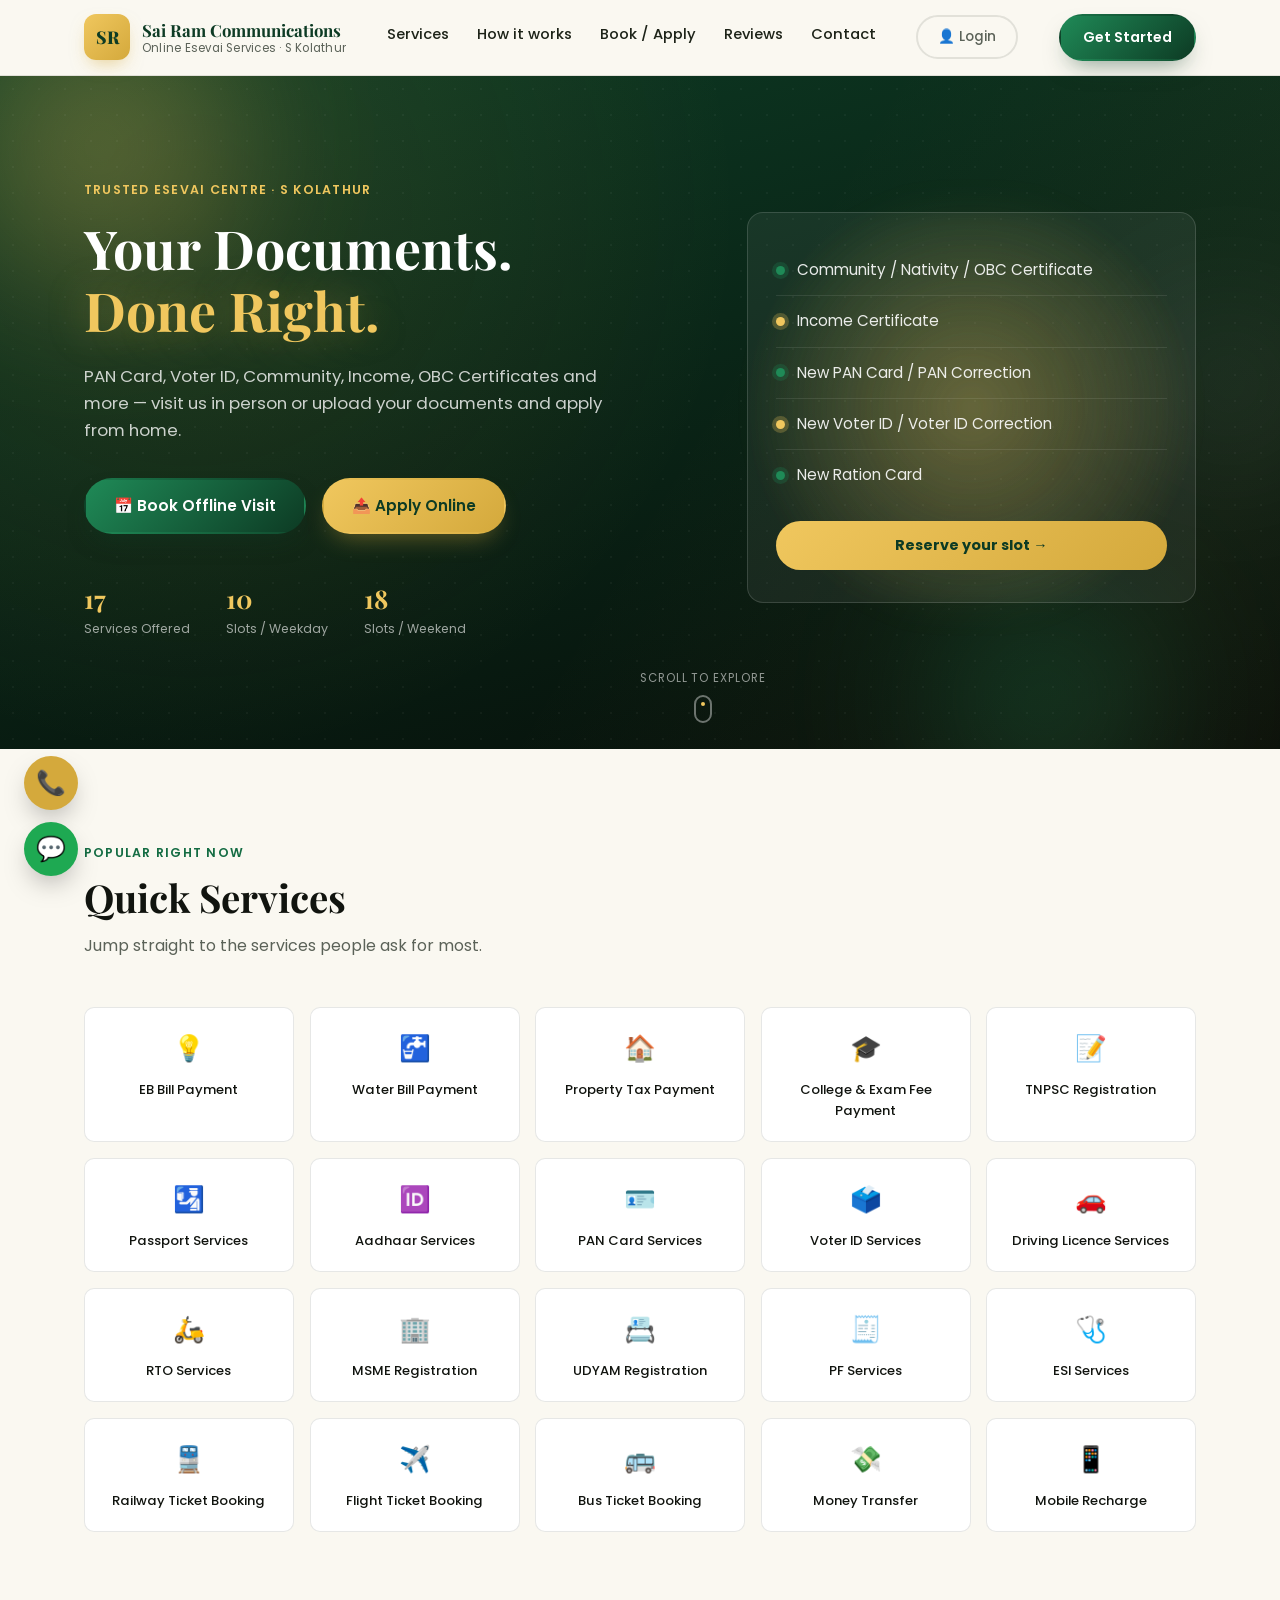
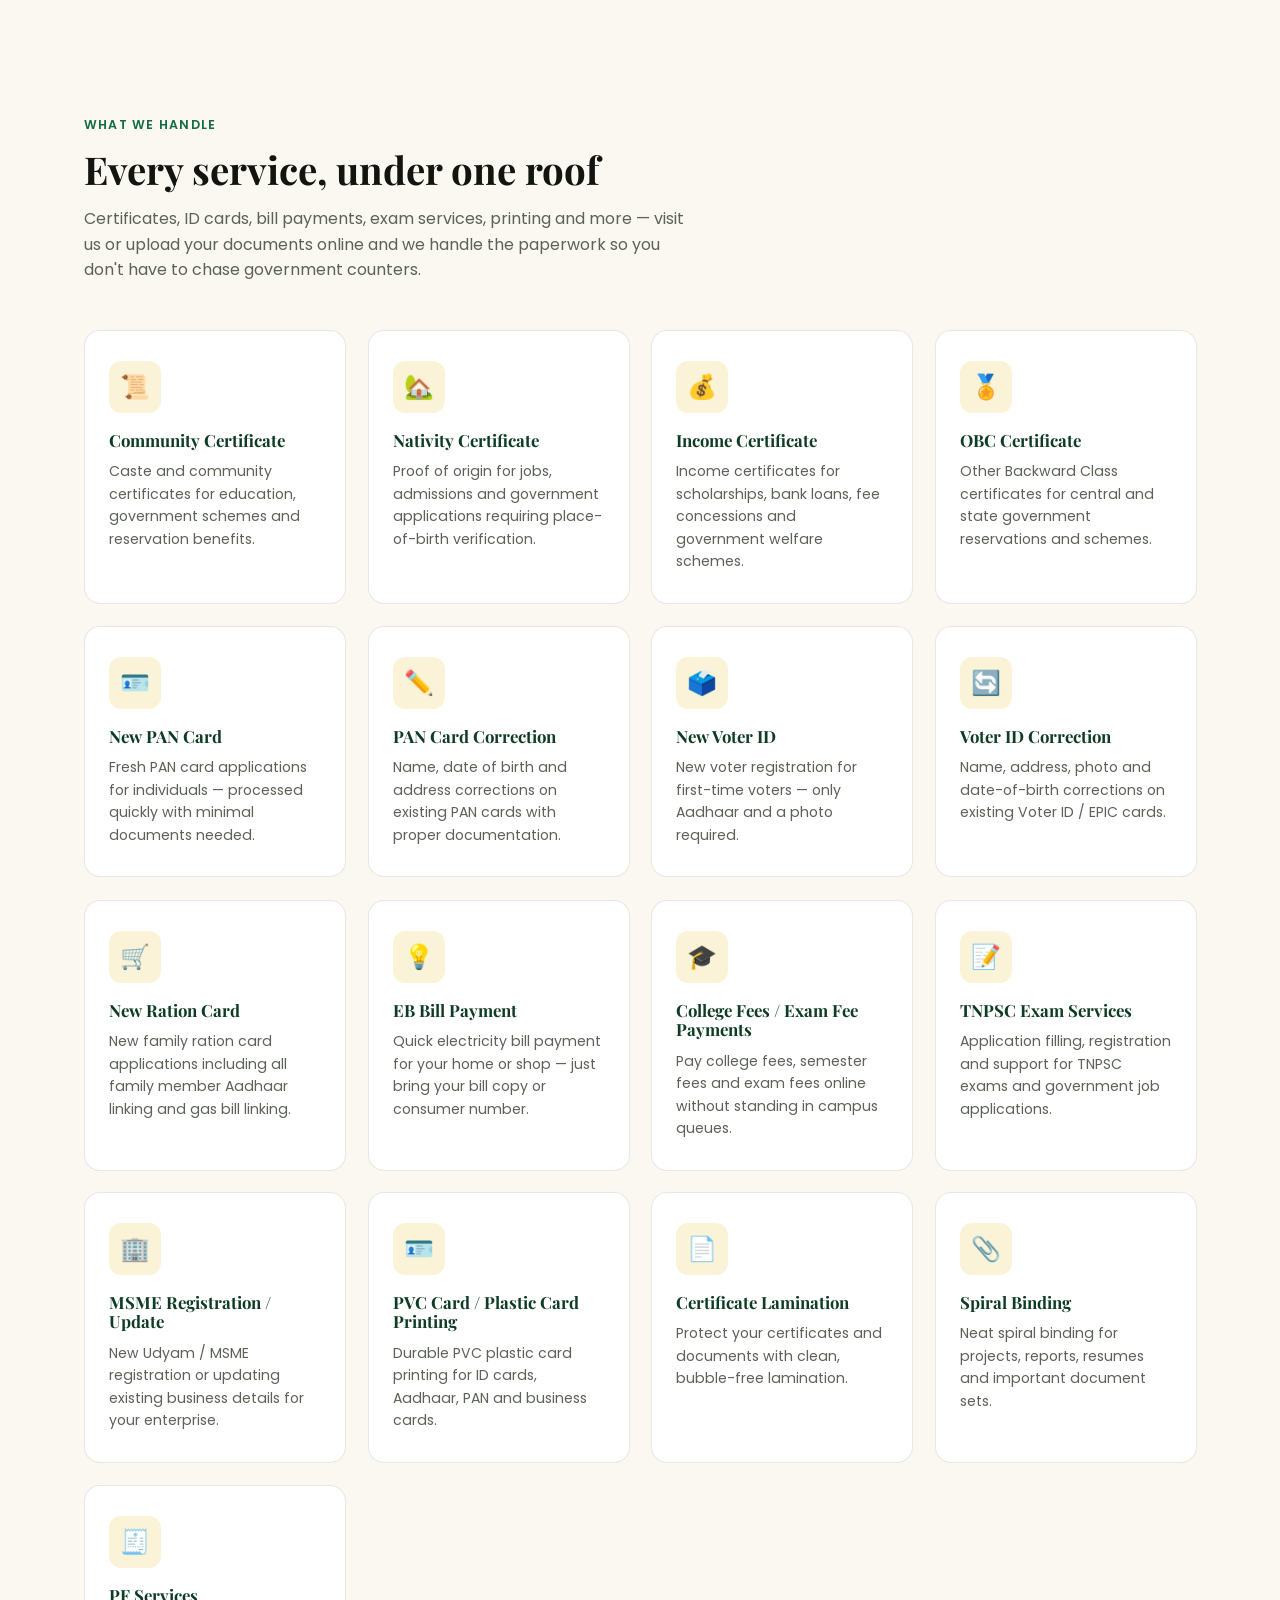
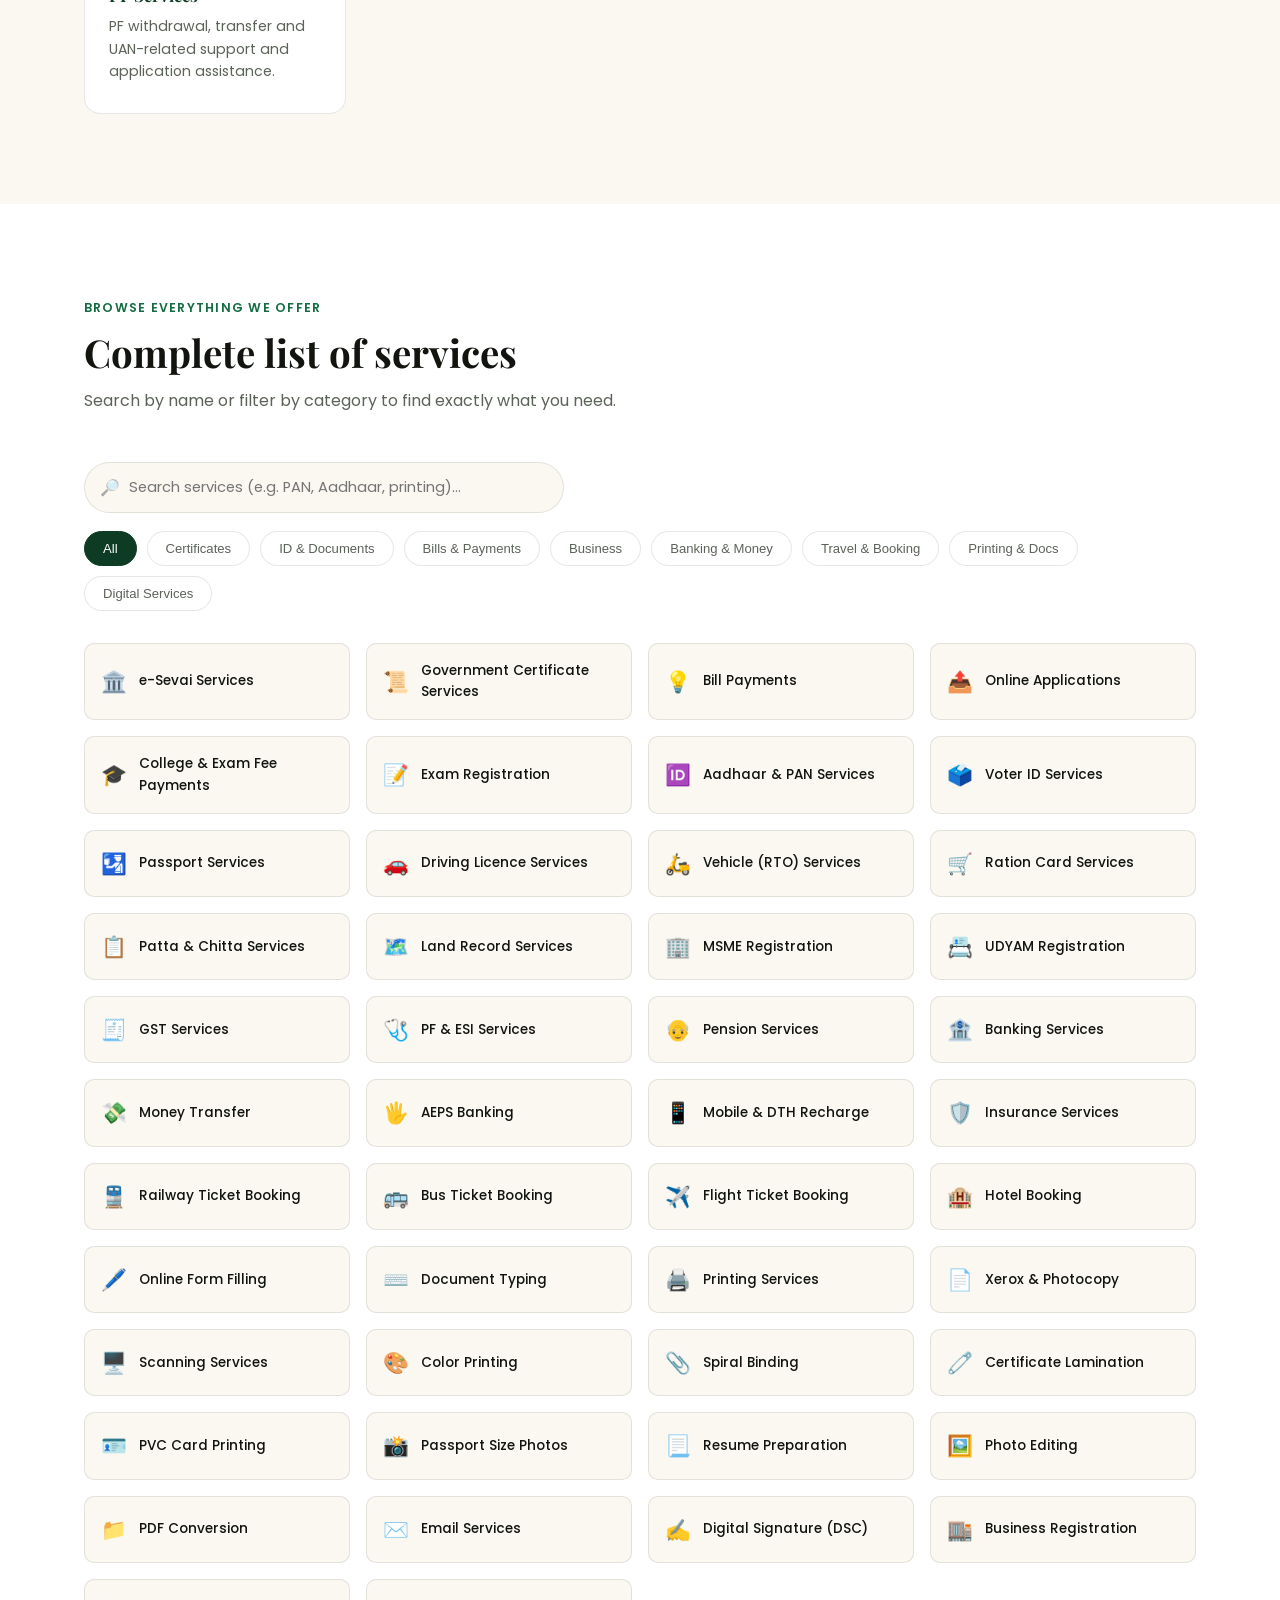
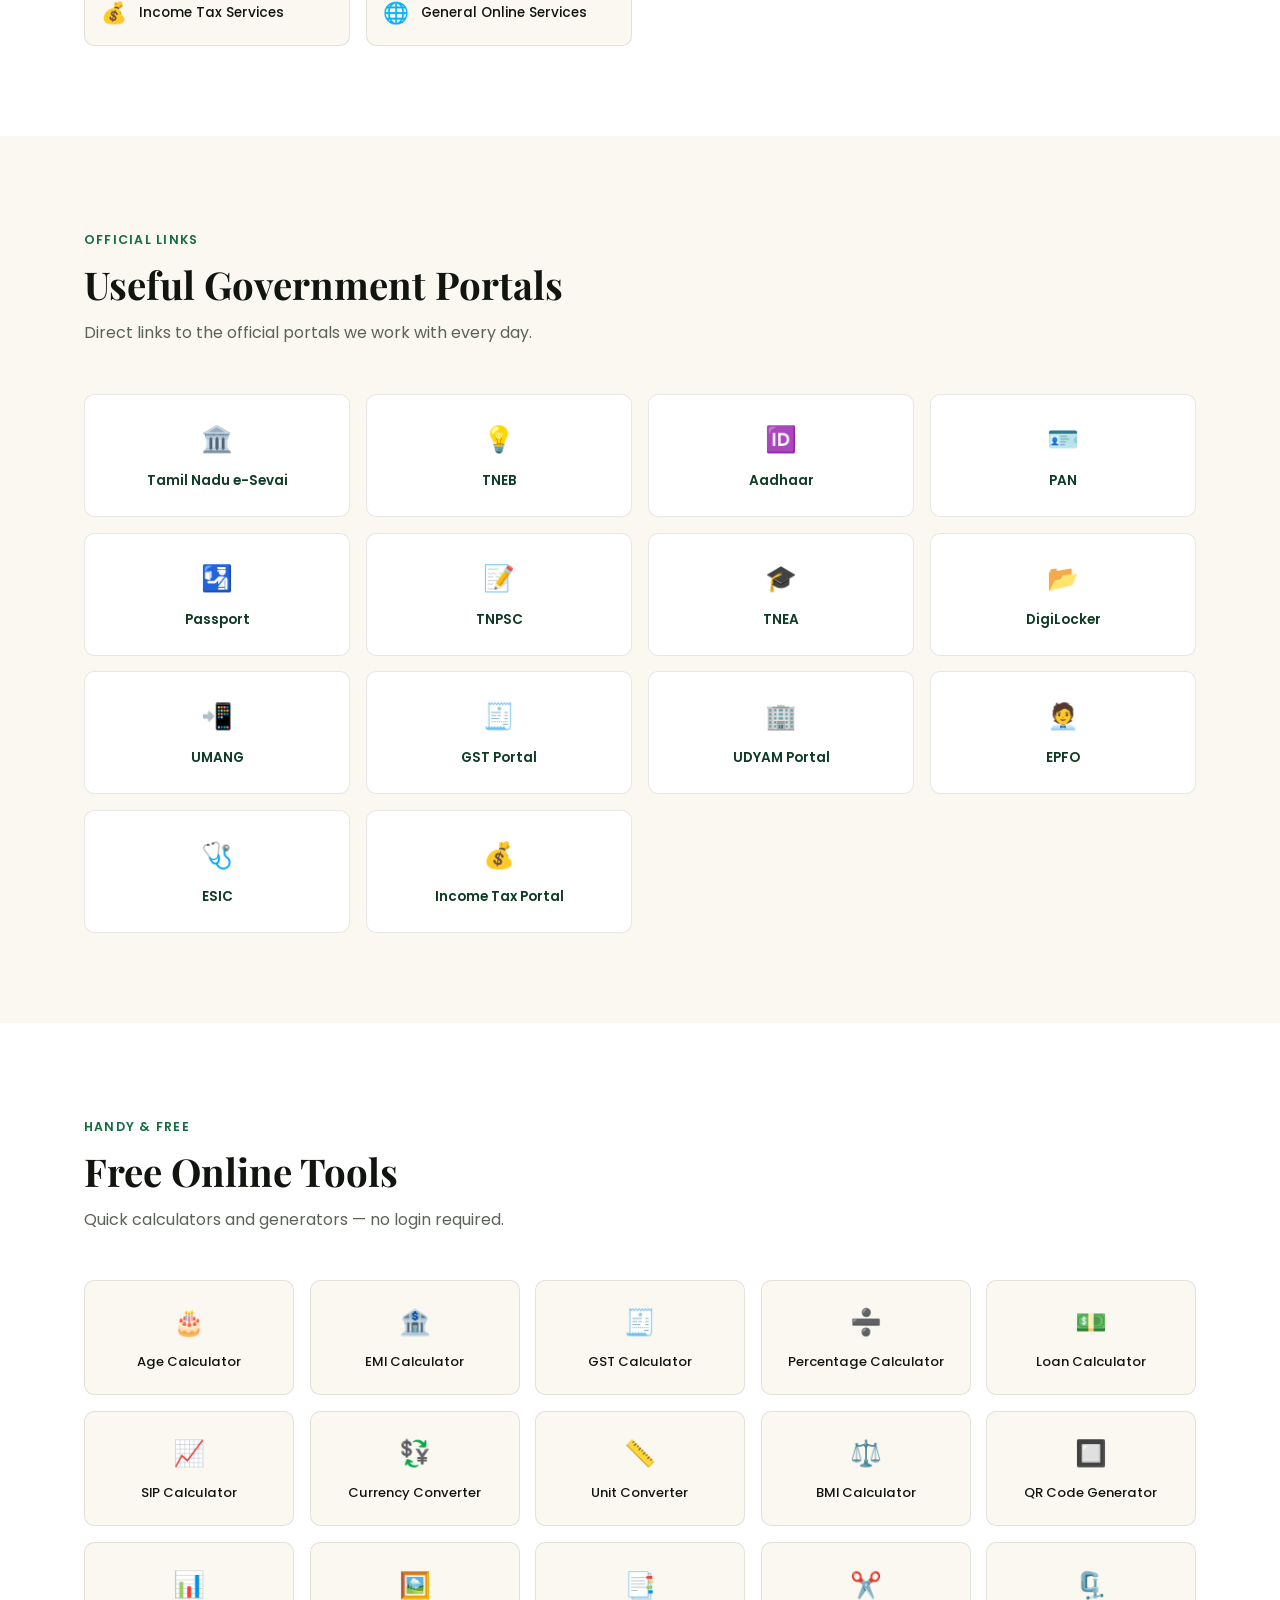
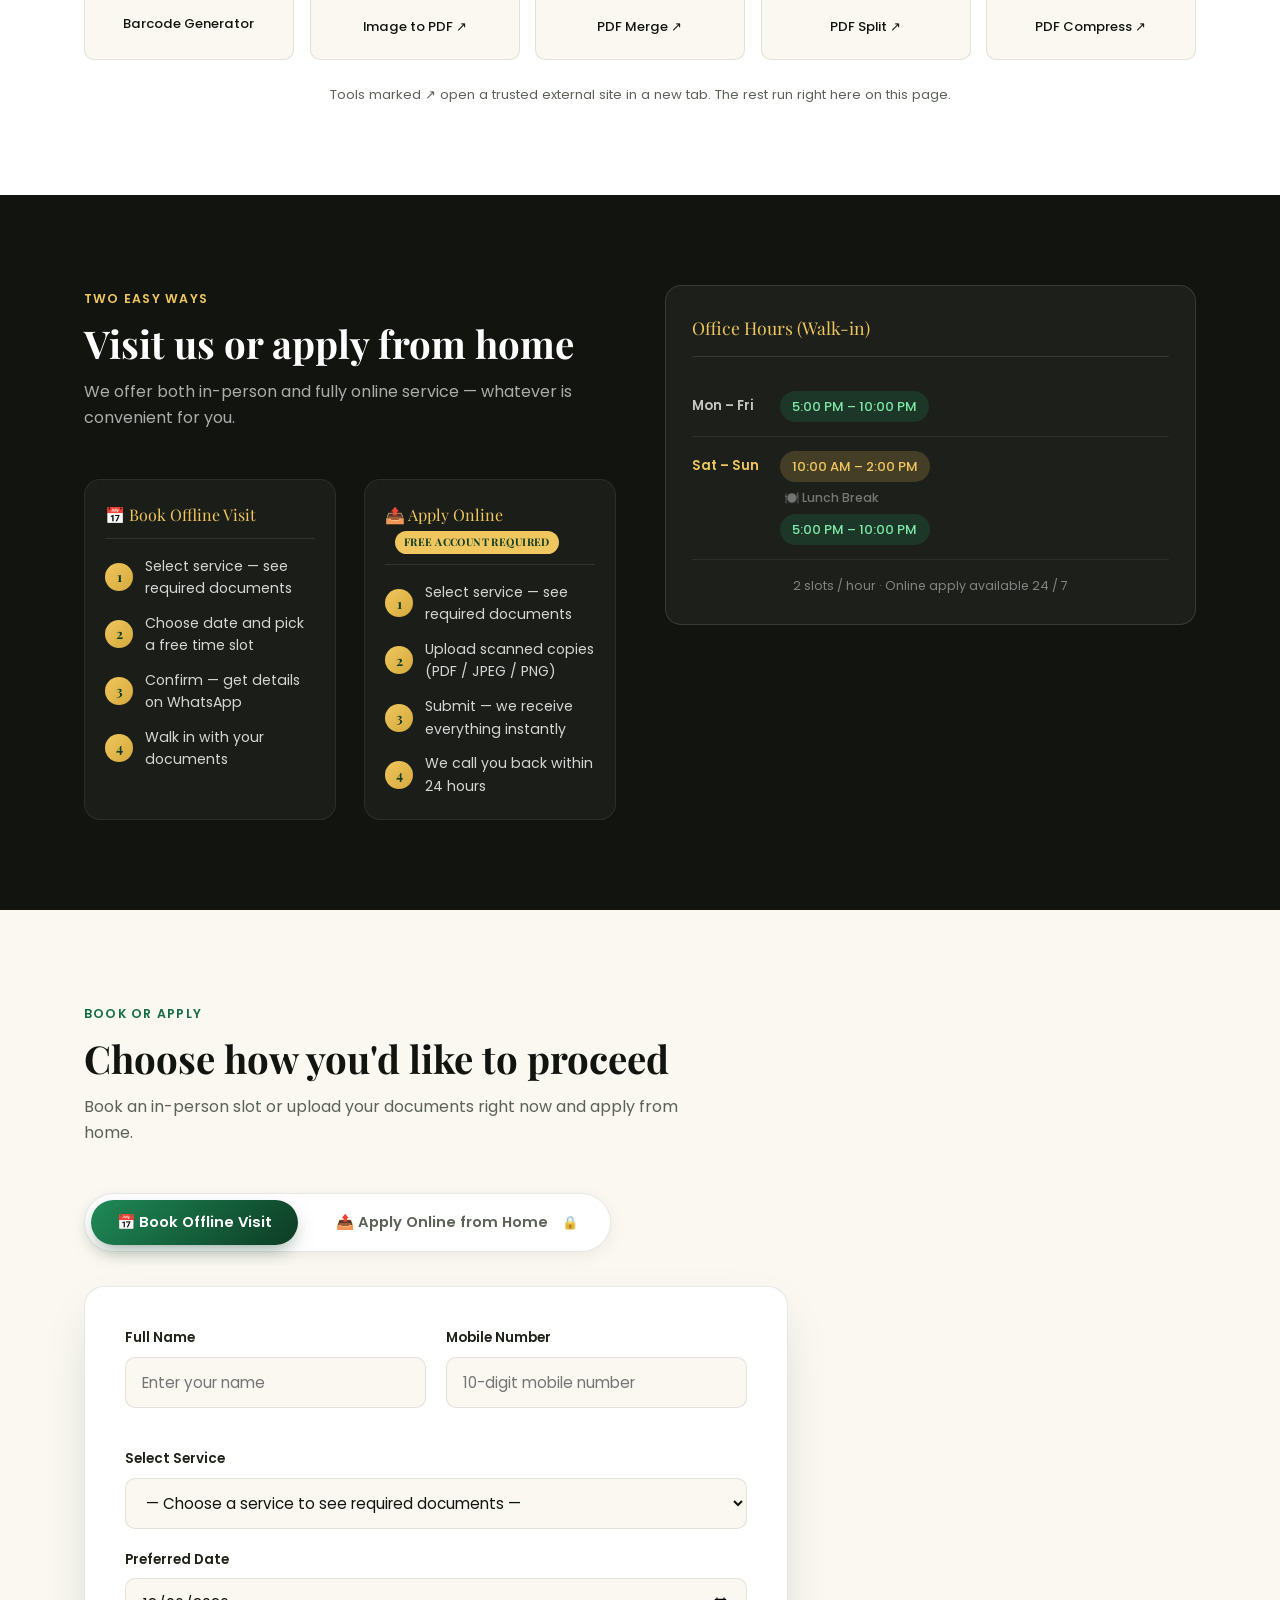
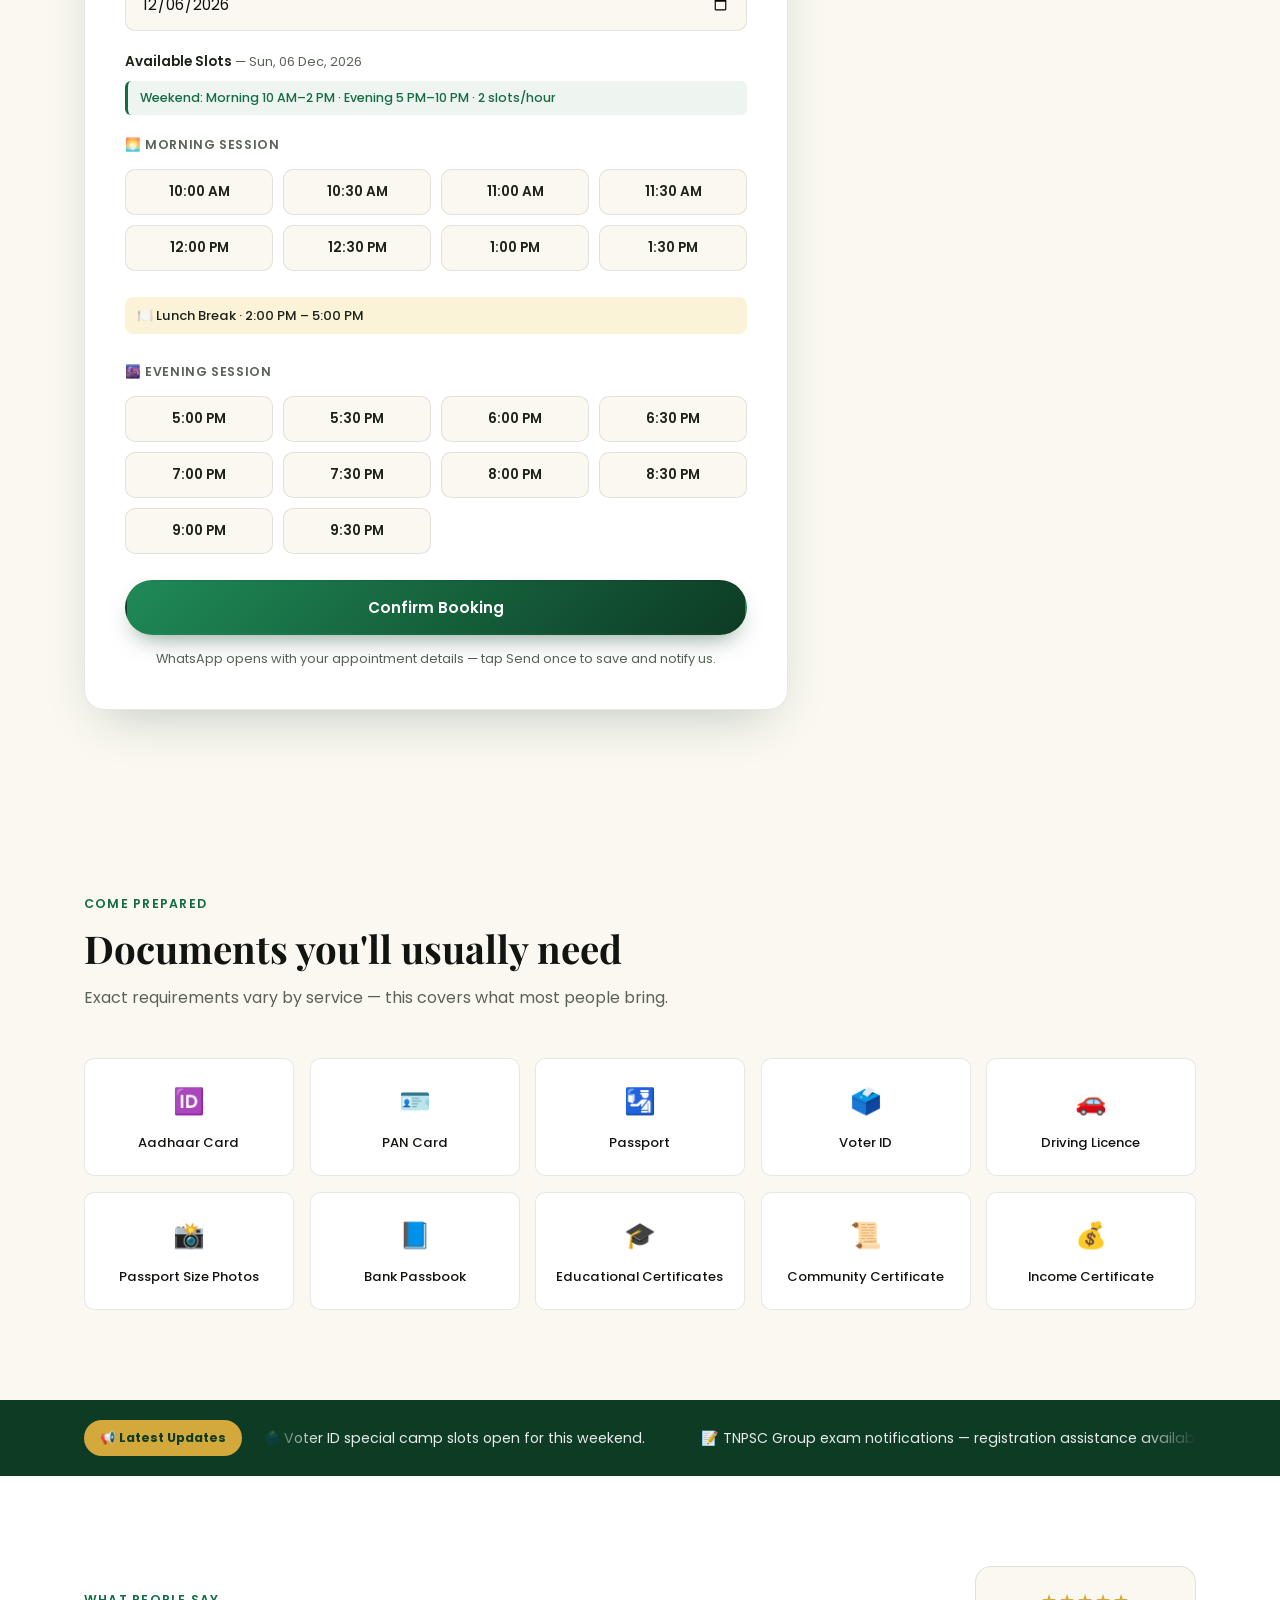
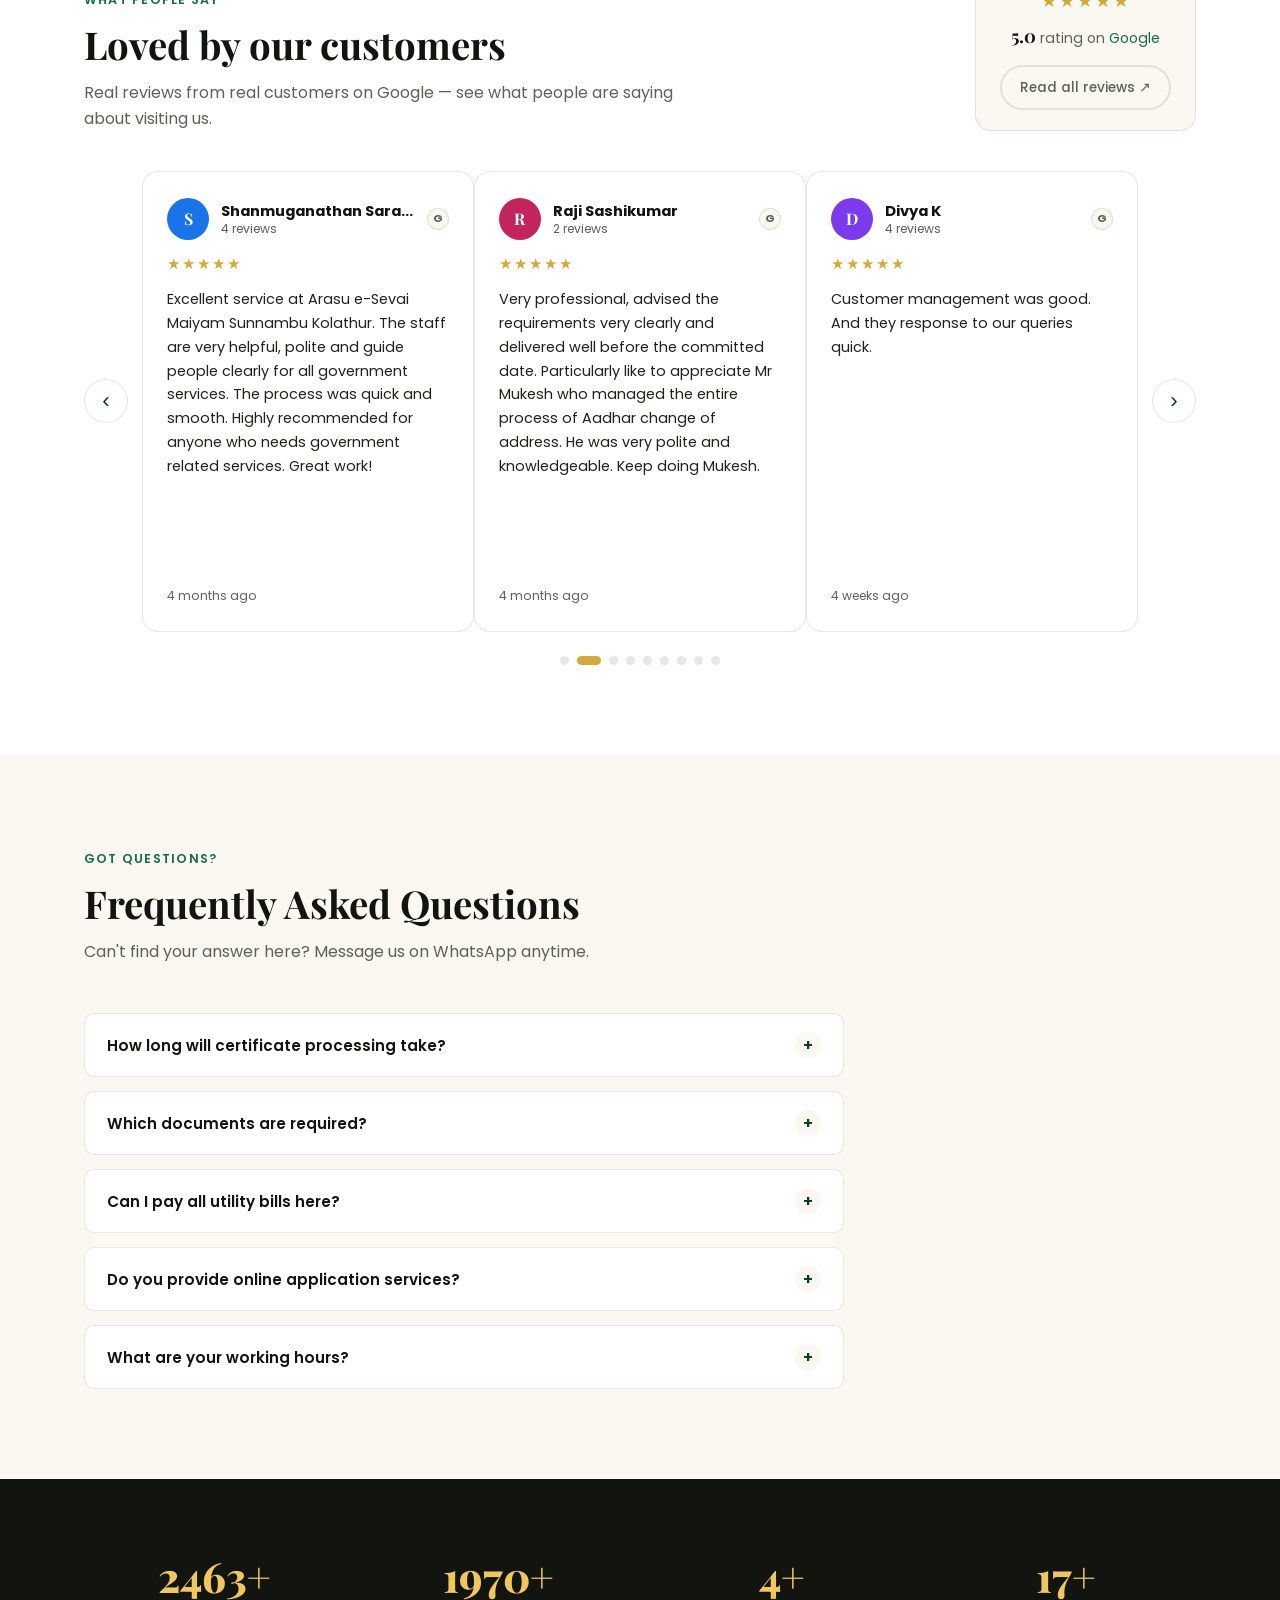
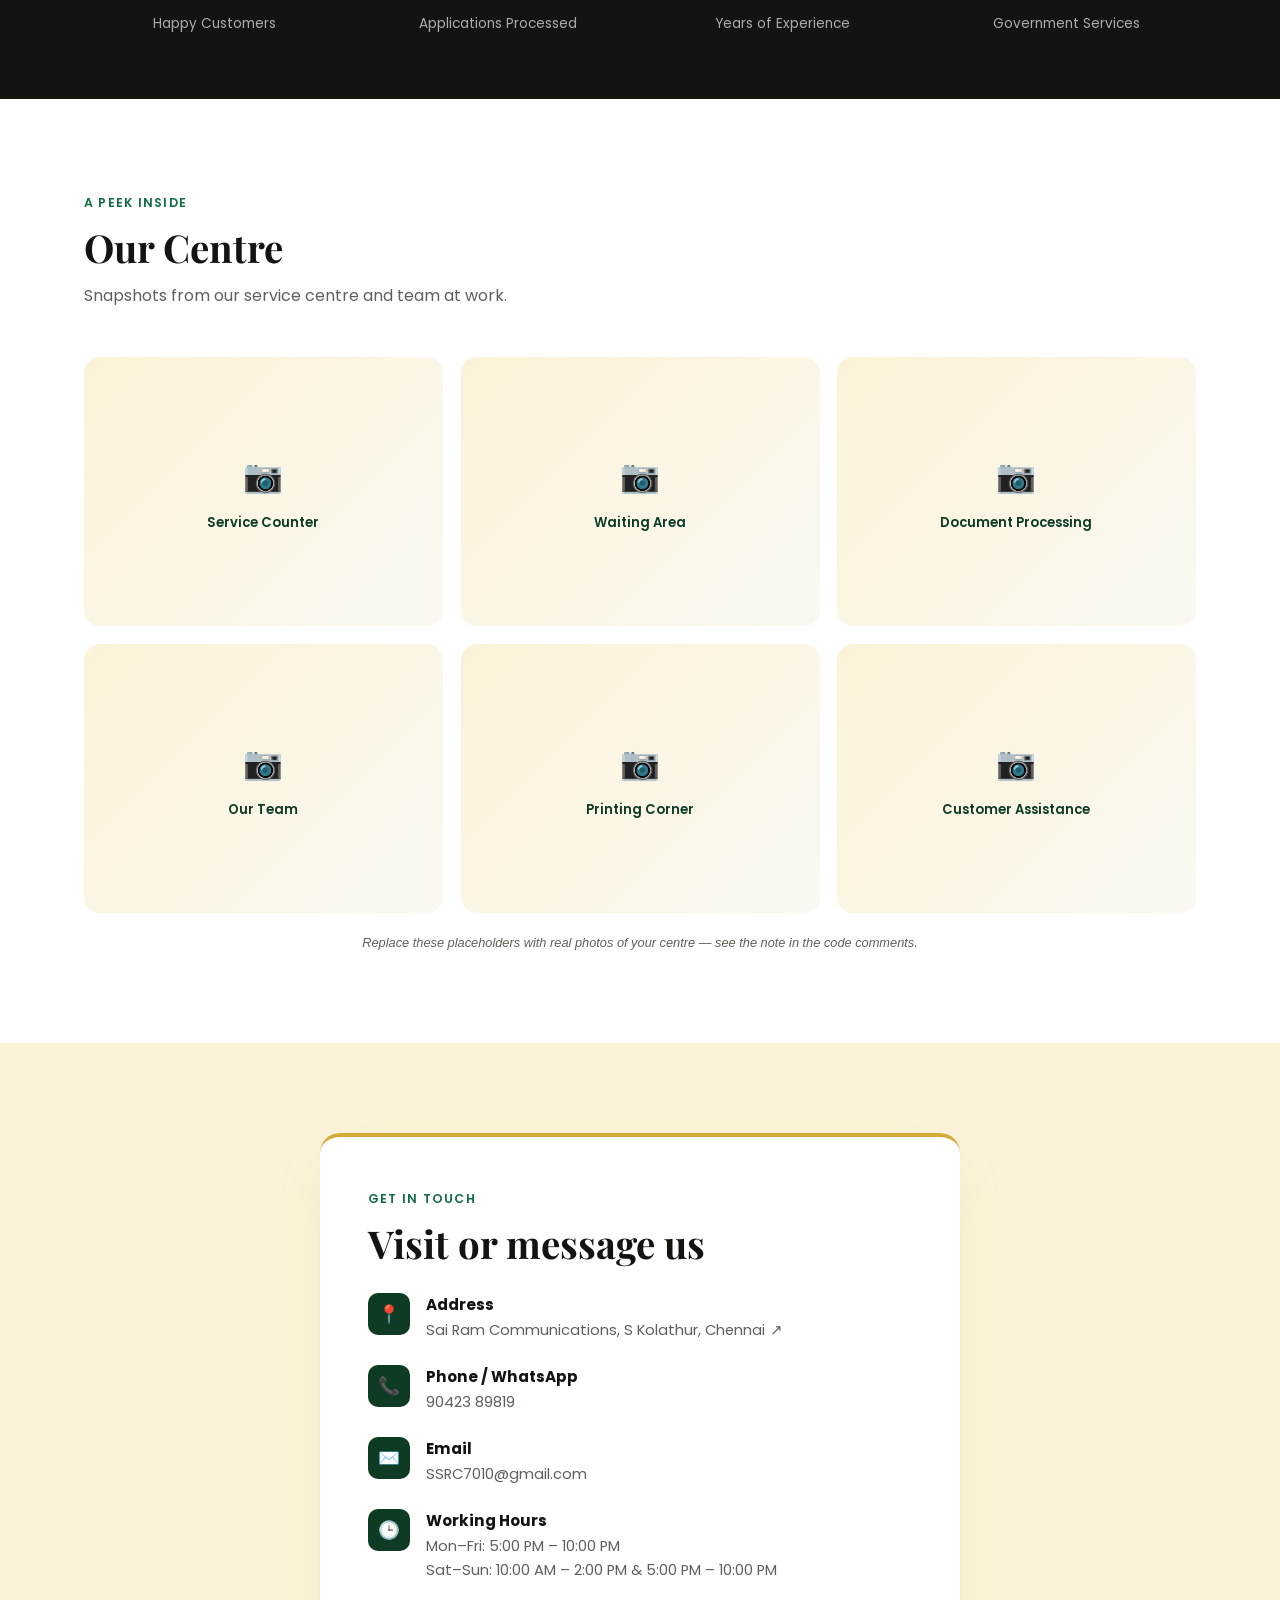
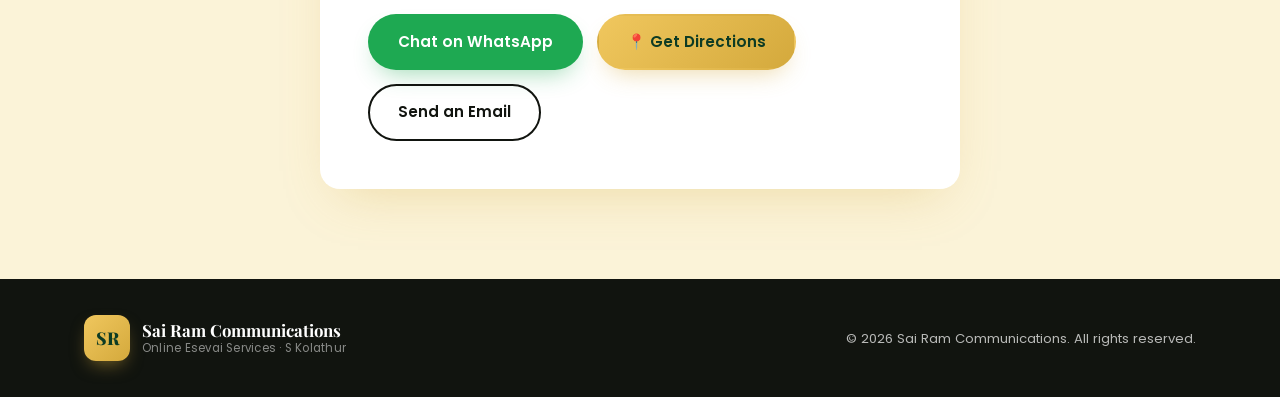
==== commit 7dd70fa8: "Merge ba8e831a61c7c888c72676ac3006339c2dafb38c into 1e3f5efa1678c01d6c9c17f56f519d30c5fb34c6" ====
--- a/index.html
+++ b/index.html
@@ -894,5 +894,12 @@
 <div class="toast-stack" id="toastStack"></div>
 
 <script src="script.js"></script>
+
+<!-- Vercel Speed Insights -->
+<script>
+  window.si = window.si || function () { (window.siq = window.siq || []).push(arguments); };
+</script>
+<script defer src="/_vercel/speed-insights/script.js"></script>
+
 </body>
 </html>
--- a/style.css
+++ b/style.css
@@ -322,6 +322,149 @@
 .reviews-more-wrap{display:flex;justify-content:center;margin-top:36px}
 
 /* ══════════════════════════════════════════
+   QUICK SERVICES
+══════════════════════════════════════════ */
+.quick-services{background:var(--cream)}
+.qs-grid{display:grid;grid-template-columns:repeat(5,1fr);gap:16px}
+.qs-item{display:flex;flex-direction:column;align-items:center;gap:10px;background:var(--white);border:1px solid var(--line);border-radius:var(--radius-sm);padding:20px 12px;text-align:center;font-size:.82rem;font-weight:500;color:var(--ink);transition:transform .25s ease,box-shadow .25s ease,border-color .25s ease}
+.qs-item:hover{transform:translateY(-6px);box-shadow:0 16px 32px -14px rgba(13,59,36,.25);border-color:var(--gold)}
+.qs-icon{font-size:1.6rem}
+
+/* ══════════════════════════════════════════
+   ALL SERVICES — SEARCH & FILTER
+══════════════════════════════════════════ */
+.all-services{background:var(--white)}
+.as-controls{display:flex;flex-direction:column;gap:18px;margin-bottom:32px}
+.as-search{position:relative;max-width:480px}
+.as-search-icon{position:absolute;left:16px;top:50%;transform:translateY(-50%);opacity:.5}
+.as-search input{width:100%;padding:14px 16px 14px 44px;border-radius:999px;border:1px solid var(--line);font-family:var(--font-body);font-size:.92rem;background:var(--cream)}
+.as-search input:focus{outline:none;border-color:var(--green)}
+.as-filters{display:flex;flex-wrap:wrap;gap:10px}
+.as-filter{padding:9px 18px;border-radius:999px;border:1px solid var(--line);background:var(--white);color:var(--text-muted);font-size:.82rem;font-weight:500;cursor:pointer;transition:all .2s}
+.as-filter:hover{border-color:var(--green)}
+.as-filter.active{background:var(--green-deep);border-color:var(--green-deep);color:var(--white)}
+.as-grid{display:grid;grid-template-columns:repeat(4,1fr);gap:16px}
+.as-card{display:flex;align-items:center;gap:12px;background:var(--cream);border:1px solid var(--line);border-radius:var(--radius-sm);padding:16px;font-size:.85rem;font-weight:500;color:var(--ink);transition:transform .25s ease,box-shadow .25s ease,border-color .25s ease}
+.as-card:hover{transform:translateY(-4px);box-shadow:0 14px 28px -14px rgba(13,59,36,.2);border-color:var(--gold);background:var(--white)}
+.as-icon{font-size:1.3rem;flex-shrink:0}
+.as-empty{text-align:center;color:var(--text-muted);margin-top:24px;font-size:.92rem}
+
+/* ══════════════════════════════════════════
+   GOVERNMENT PORTALS
+══════════════════════════════════════════ */
+.portals{background:var(--cream)}
+.portals-grid{display:grid;grid-template-columns:repeat(4,1fr);gap:16px}
+.portal-card{display:flex;flex-direction:column;align-items:center;gap:10px;background:var(--white);border:1px solid var(--line);border-radius:var(--radius-sm);padding:24px 12px;text-align:center;font-size:.85rem;font-weight:600;color:var(--green-deep);transition:transform .25s ease,box-shadow .25s ease}
+.portal-card:hover{transform:translateY(-6px);box-shadow:0 16px 32px -14px rgba(13,59,36,.25)}
+.portal-icon{font-size:1.6rem}
+
+/* ══════════════════════════════════════════
+   FREE ONLINE TOOLS
+══════════════════════════════════════════ */
+.tools{background:var(--white)}
+.tools-grid{display:grid;grid-template-columns:repeat(5,1fr);gap:16px}
+.tool-card{display:flex;flex-direction:column;align-items:center;gap:10px;background:var(--cream);border:1px solid var(--line);border-radius:var(--radius-sm);padding:22px 12px;text-align:center;font-size:.82rem;font-weight:500;color:var(--ink);cursor:pointer;font-family:var(--font-body);transition:transform .25s ease,box-shadow .25s ease,border-color .25s ease}
+.tool-card:hover{transform:translateY(-6px);box-shadow:0 16px 32px -14px rgba(212,169,60,.3);border-color:var(--gold)}
+.tool-icon{font-size:1.6rem}
+.tools-note{text-align:center;color:var(--text-muted);font-size:.82rem;margin-top:24px}
+
+/* ══════════════════════════════════════════
+   DOCUMENTS REQUIRED
+══════════════════════════════════════════ */
+.doc-required{background:var(--cream)}
+.dr-grid{display:grid;grid-template-columns:repeat(5,1fr);gap:16px}
+.dr-card{display:flex;flex-direction:column;align-items:center;gap:10px;background:var(--white);border:1px solid var(--line);border-radius:var(--radius-sm);padding:22px 12px;text-align:center;font-size:.82rem;font-weight:500;color:var(--ink);transition:transform .25s ease,box-shadow .25s ease}
+.dr-card:hover{transform:translateY(-6px);box-shadow:0 16px 32px -14px rgba(13,59,36,.2)}
+.dr-icon{font-size:1.6rem}
+
+/* ══════════════════════════════════════════
+   LATEST UPDATES TICKER
+══════════════════════════════════════════ */
+.updates{background:var(--green-deep);padding:20px 0}
+.updates-inner{display:flex;align-items:center;gap:20px}
+.updates-label{flex-shrink:0;background:var(--gold);color:var(--green-deep);font-weight:700;font-size:.78rem;padding:8px 16px;border-radius:999px;white-space:nowrap}
+.updates-ticker{overflow:hidden;flex:1;-webkit-mask-image:linear-gradient(90deg,transparent,#000 6%,#000 94%,transparent);mask-image:linear-gradient(90deg,transparent,#000 6%,#000 94%,transparent)}
+.updates-track{display:flex;gap:56px;white-space:nowrap;width:max-content;animation:tickerScroll 32s linear infinite}
+.updates-track span{color:rgba(255,255,255,.9);font-size:.88rem}
+.updates:hover .updates-track{animation-play-state:paused}
+@keyframes tickerScroll{from{transform:translateX(0)}to{transform:translateX(-50%)}}
+
+/* ══════════════════════════════════════════
+   REVIEWS CAROUSEL (auto-swipe)
+══════════════════════════════════════════ */
+.reviews-carousel{display:flex;align-items:center;gap:14px}
+.rc-viewport{overflow:hidden;flex:1}
+.rc-track{display:flex;transition:transform .5s cubic-bezier(.4,0,.2,1);cursor:grab;user-select:none}
+.rc-track:active{cursor:grabbing}
+.rc-track .review-card{flex:0 0 100%;max-width:100%}
+.rc-arrow{flex-shrink:0;width:44px;height:44px;border-radius:50%;border:1px solid var(--line);background:var(--white);color:var(--green-deep);font-size:1.4rem;cursor:pointer;display:flex;align-items:center;justify-content:center;transition:all .2s}
+.rc-arrow:hover{background:var(--green-deep);color:var(--white);border-color:var(--green-deep)}
+.rc-dots{display:flex;justify-content:center;gap:8px;margin-top:24px}
+.rc-dot{width:9px;height:9px;border-radius:50%;background:var(--line);border:none;cursor:pointer;padding:0;transition:all .25s}
+.rc-dot.active{background:var(--gold);width:24px;border-radius:999px}
+@media(min-width:701px){
+  .rc-track .review-card{flex:0 0 33.333%;max-width:33.333%}
+}
+
+/* ══════════════════════════════════════════
+   FAQ ACCORDION
+══════════════════════════════════════════ */
+.faq{background:var(--cream)}
+.faq-list{display:flex;flex-direction:column;gap:14px;max-width:760px}
+.faq-item{background:var(--white);border:1px solid var(--line);border-radius:var(--radius-sm);overflow:hidden}
+.faq-q{width:100%;display:flex;align-items:center;justify-content:space-between;gap:16px;padding:18px 22px;background:none;border:none;text-align:left;font-family:var(--font-body);font-size:.95rem;font-weight:600;color:var(--ink);cursor:pointer}
+.faq-toggle{flex-shrink:0;width:26px;height:26px;border-radius:50%;background:var(--cream);color:var(--green-deep);display:flex;align-items:center;justify-content:center;font-size:1rem;transition:transform .25s}
+.faq-item.open .faq-toggle{transform:rotate(45deg);background:var(--gold-light)}
+.faq-a{max-height:0;overflow:hidden;transition:max-height .3s ease}
+.faq-a p{padding:0 22px 20px;color:var(--text-muted);font-size:.9rem;line-height:1.6}
+.faq-item.open .faq-a{max-height:220px}
+
+/* ══════════════════════════════════════════
+   STATISTICS
+══════════════════════════════════════════ */
+.stats-section{background:var(--ink);padding:64px 0}
+.stats-grid{display:grid;grid-template-columns:repeat(4,1fr);gap:24px;text-align:center}
+.stat-box strong{display:block;font-family:var(--font-display);font-size:clamp(2rem,4vw,2.6rem);color:var(--gold-light);font-weight:800}
+.stat-box strong::after{content:"+"}
+.stat-box span{color:rgba(255,255,255,.65);font-size:.85rem}
+
+/* ══════════════════════════════════════════
+   GALLERY
+══════════════════════════════════════════ */
+.gallery{background:var(--white)}
+.gallery-grid{display:grid;grid-template-columns:repeat(3,1fr);gap:18px}
+.gallery-item{border-radius:var(--radius);overflow:hidden;aspect-ratio:4/3}
+.gallery-ph{width:100%;height:100%;display:flex;flex-direction:column;align-items:center;justify-content:center;gap:10px;background:linear-gradient(135deg,var(--yellow-soft),var(--cream));color:var(--green-deep);font-size:2rem;transition:transform .4s ease}
+.gallery-ph span{font-size:.82rem;font-weight:600;font-family:var(--font-body)}
+.gallery-item:hover .gallery-ph{transform:scale(1.08)}
+.gallery-note{text-align:center;color:var(--text-muted);font-size:.8rem;margin-top:20px;font-style:italic}
+
+/* ══════════════════════════════════════════
+   FLOATING ACTION BUTTONS
+══════════════════════════════════════════ */
+.fab-stack{position:fixed;left:24px;bottom:24px;display:flex;flex-direction:column;gap:12px;z-index:998}
+.fab{width:54px;height:54px;border-radius:50%;display:flex;align-items:center;justify-content:center;font-size:1.5rem;box-shadow:0 12px 28px -8px rgba(0,0,0,.35);transition:transform .2s}
+.fab:hover{transform:scale(1.08)}
+.fab-whatsapp{background:#1ea952;color:var(--white)}
+.fab-call{background:var(--gold);color:var(--green-deep)}
+
+/* ══════════════════════════════════════════
+   TOOL MODAL (Free Online Tools)
+══════════════════════════════════════════ */
+.tool-overlay{position:fixed;inset:0;background:rgba(13,20,15,.55);display:flex;align-items:center;justify-content:center;padding:20px;z-index:1200;opacity:0;visibility:hidden;transition:opacity .25s ease,visibility .25s ease}
+.tool-overlay.open{opacity:1;visibility:visible}
+.tool-modal{background:var(--white);border-radius:var(--radius);padding:32px;max-width:420px;width:100%;max-height:85vh;overflow-y:auto;position:relative;transform:translateY(16px);transition:transform .25s ease}
+.tool-overlay.open .tool-modal{transform:translateY(0)}
+.tool-close{position:absolute;top:16px;right:16px;width:32px;height:32px;border-radius:50%;border:none;background:var(--cream);cursor:pointer;font-size:.95rem}
+.tool-modal h3{font-family:var(--font-display);color:var(--green-deep);margin-bottom:18px;font-size:1.3rem}
+.tool-field{margin-bottom:14px}
+.tool-field label{display:block;font-size:.82rem;font-weight:600;color:var(--ink);margin-bottom:6px}
+.tool-field input,.tool-field select{width:100%;padding:11px 14px;border-radius:8px;border:1px solid var(--line);font-family:var(--font-body);font-size:.9rem}
+.tool-result{margin-top:16px;background:var(--yellow-soft);border-radius:10px;padding:16px;font-size:.9rem;color:var(--ink);line-height:1.6}
+.tool-result strong{color:var(--green-deep)}
+.tool-qr-img{display:block;margin:16px auto 0;border-radius:10px;border:1px solid var(--line)}
+
+/* ══════════════════════════════════════════
    CONTACT & FOOTER
 ══════════════════════════════════════════ */
 .contact{background:var(--yellow-soft)}
@@ -352,6 +495,13 @@
   .reviews-grid{grid-template-columns:repeat(2,1fr)}
   .reviews-head{align-items:flex-start}
   .reviews-badge{width:100%}
+  .qs-grid{grid-template-columns:repeat(3,1fr)}
+  .as-grid{grid-template-columns:repeat(2,1fr)}
+  .portals-grid{grid-template-columns:repeat(3,1fr)}
+  .tools-grid{grid-template-columns:repeat(3,1fr)}
+  .dr-grid{grid-template-columns:repeat(3,1fr)}
+  .stats-grid{grid-template-columns:repeat(2,1fr);gap:32px}
+  .gallery-grid{grid-template-columns:repeat(2,1fr)}
   .main-nav{display:none}.nav-cta{display:none}.nav-toggle{display:flex}
   .form-grid{grid-template-columns:1fr}
   .how-two-col{grid-template-columns:1fr}
@@ -360,6 +510,17 @@
 @media(max-width:600px){
   .services-grid{grid-template-columns:1fr}
   .reviews-grid{grid-template-columns:1fr}
+  .qs-grid{grid-template-columns:repeat(2,1fr)}
+  .as-grid{grid-template-columns:1fr}
+  .as-filters{overflow-x:auto;flex-wrap:nowrap;padding-bottom:6px}
+  .portals-grid{grid-template-columns:repeat(2,1fr)}
+  .tools-grid{grid-template-columns:repeat(2,1fr)}
+  .dr-grid{grid-template-columns:repeat(2,1fr)}
+  .stats-grid{grid-template-columns:repeat(2,1fr)}
+  .gallery-grid{grid-template-columns:1fr}
+  .fab-stack{left:16px;bottom:16px}
+  .fab{width:48px;height:48px;font-size:1.3rem}
+  .rc-arrow{width:36px;height:36px;font-size:1.2rem}
   .slot-btn-row{grid-template-columns:repeat(3,1fr)}
   .confirm-grid{grid-template-columns:1fr}
   .booking-box{padding:22px 16px}.contact-card{padding:28px 18px}
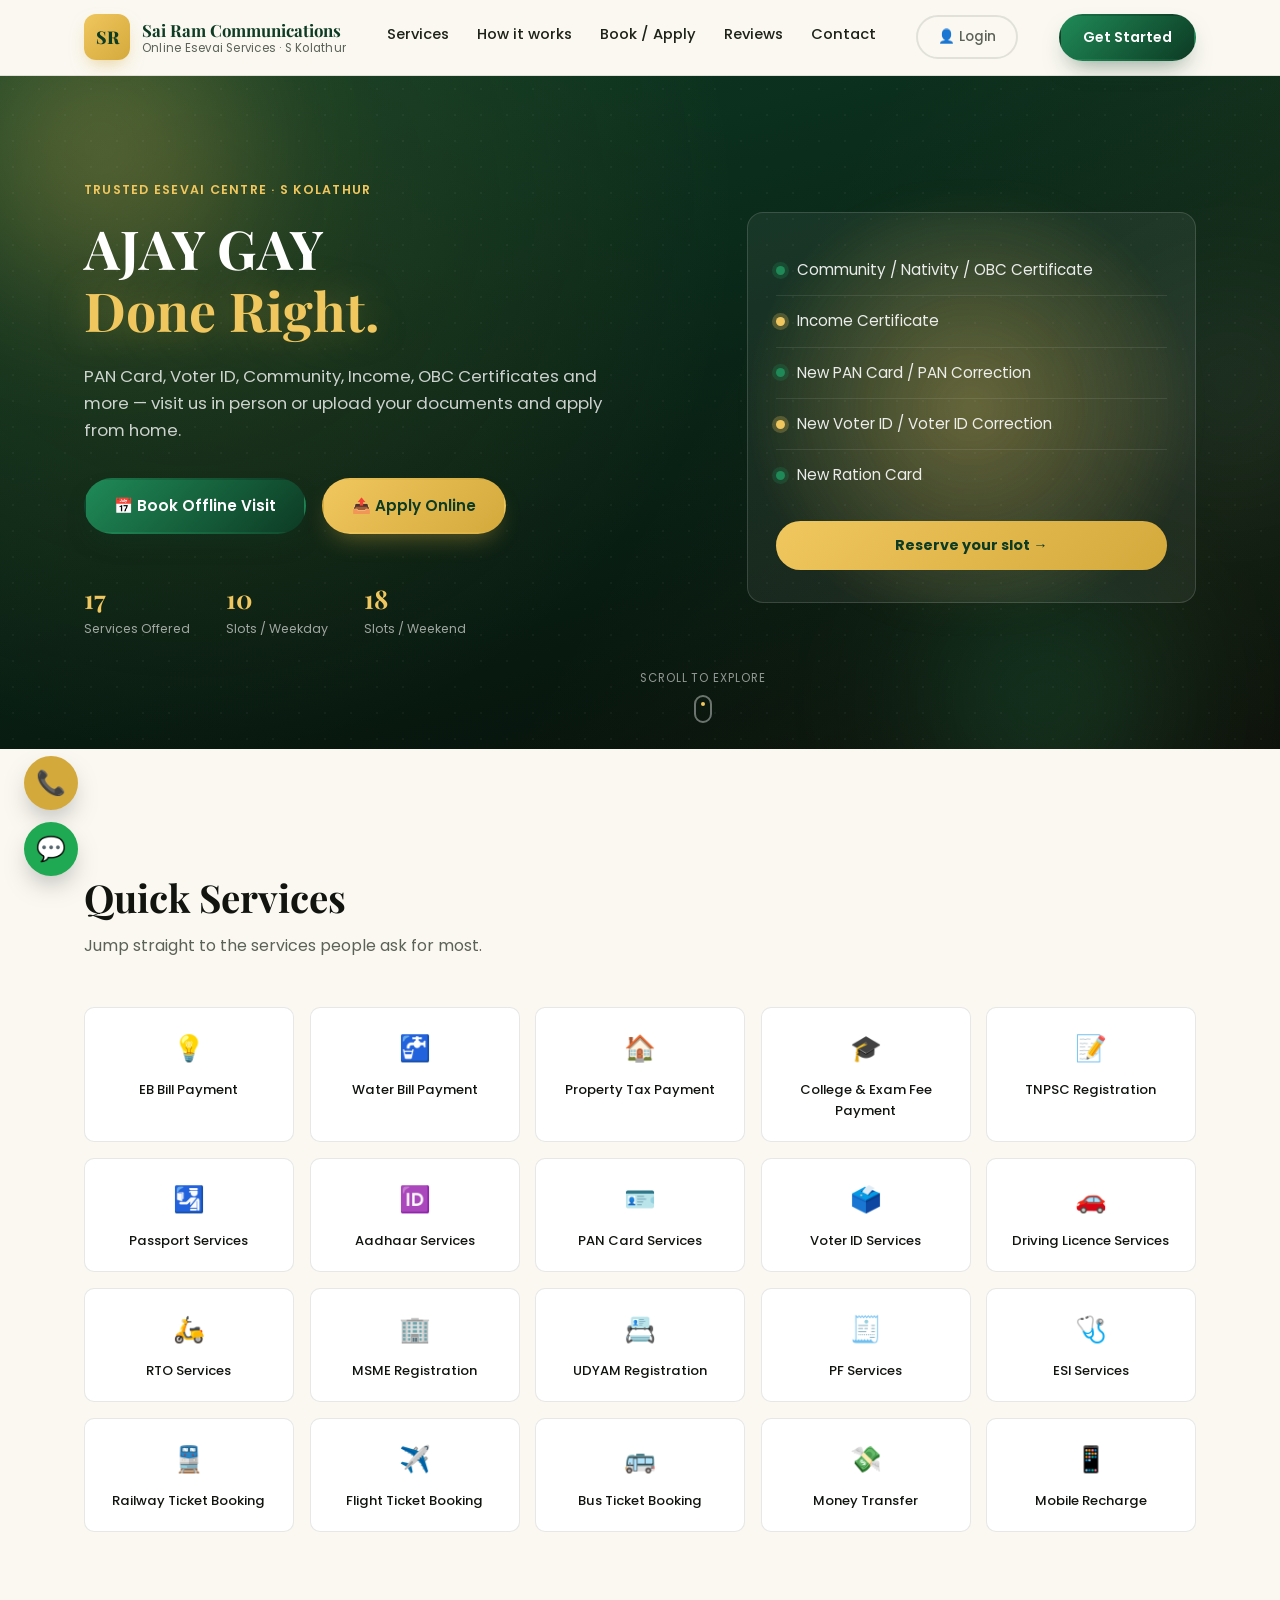
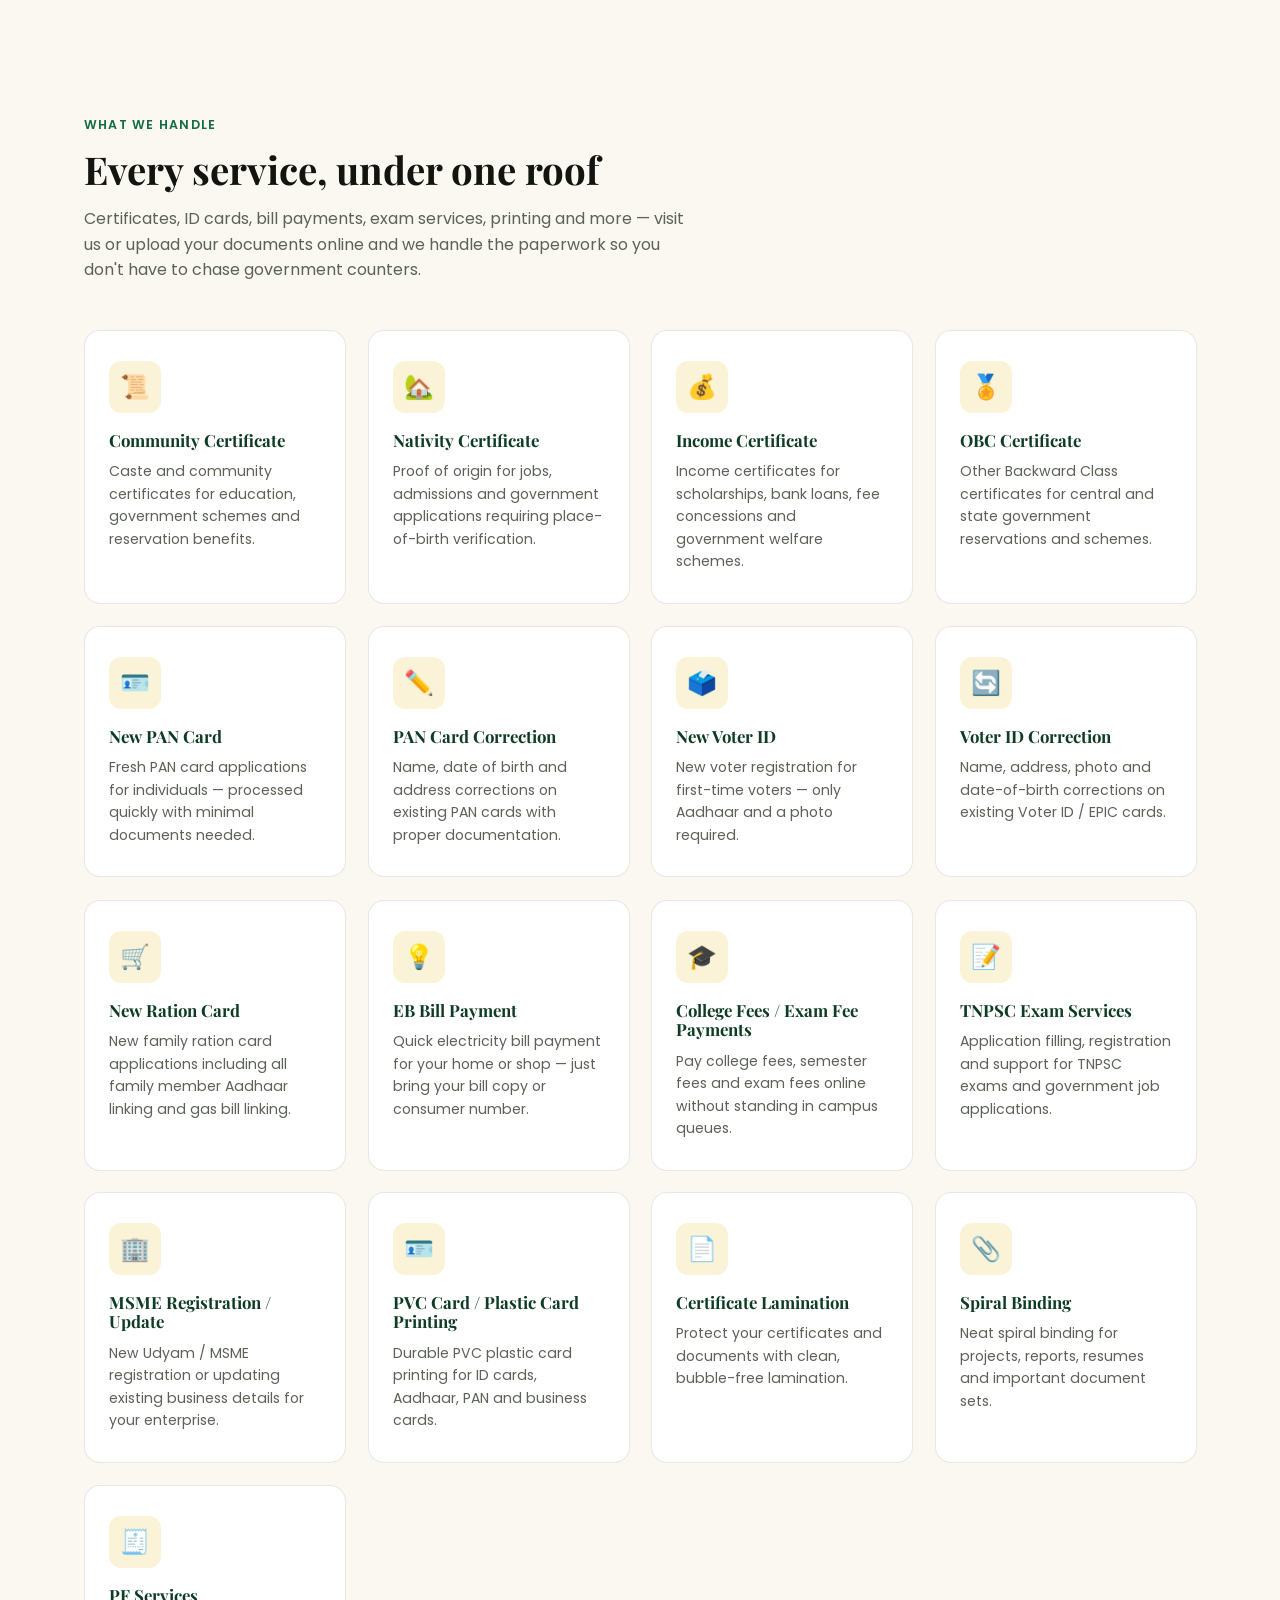
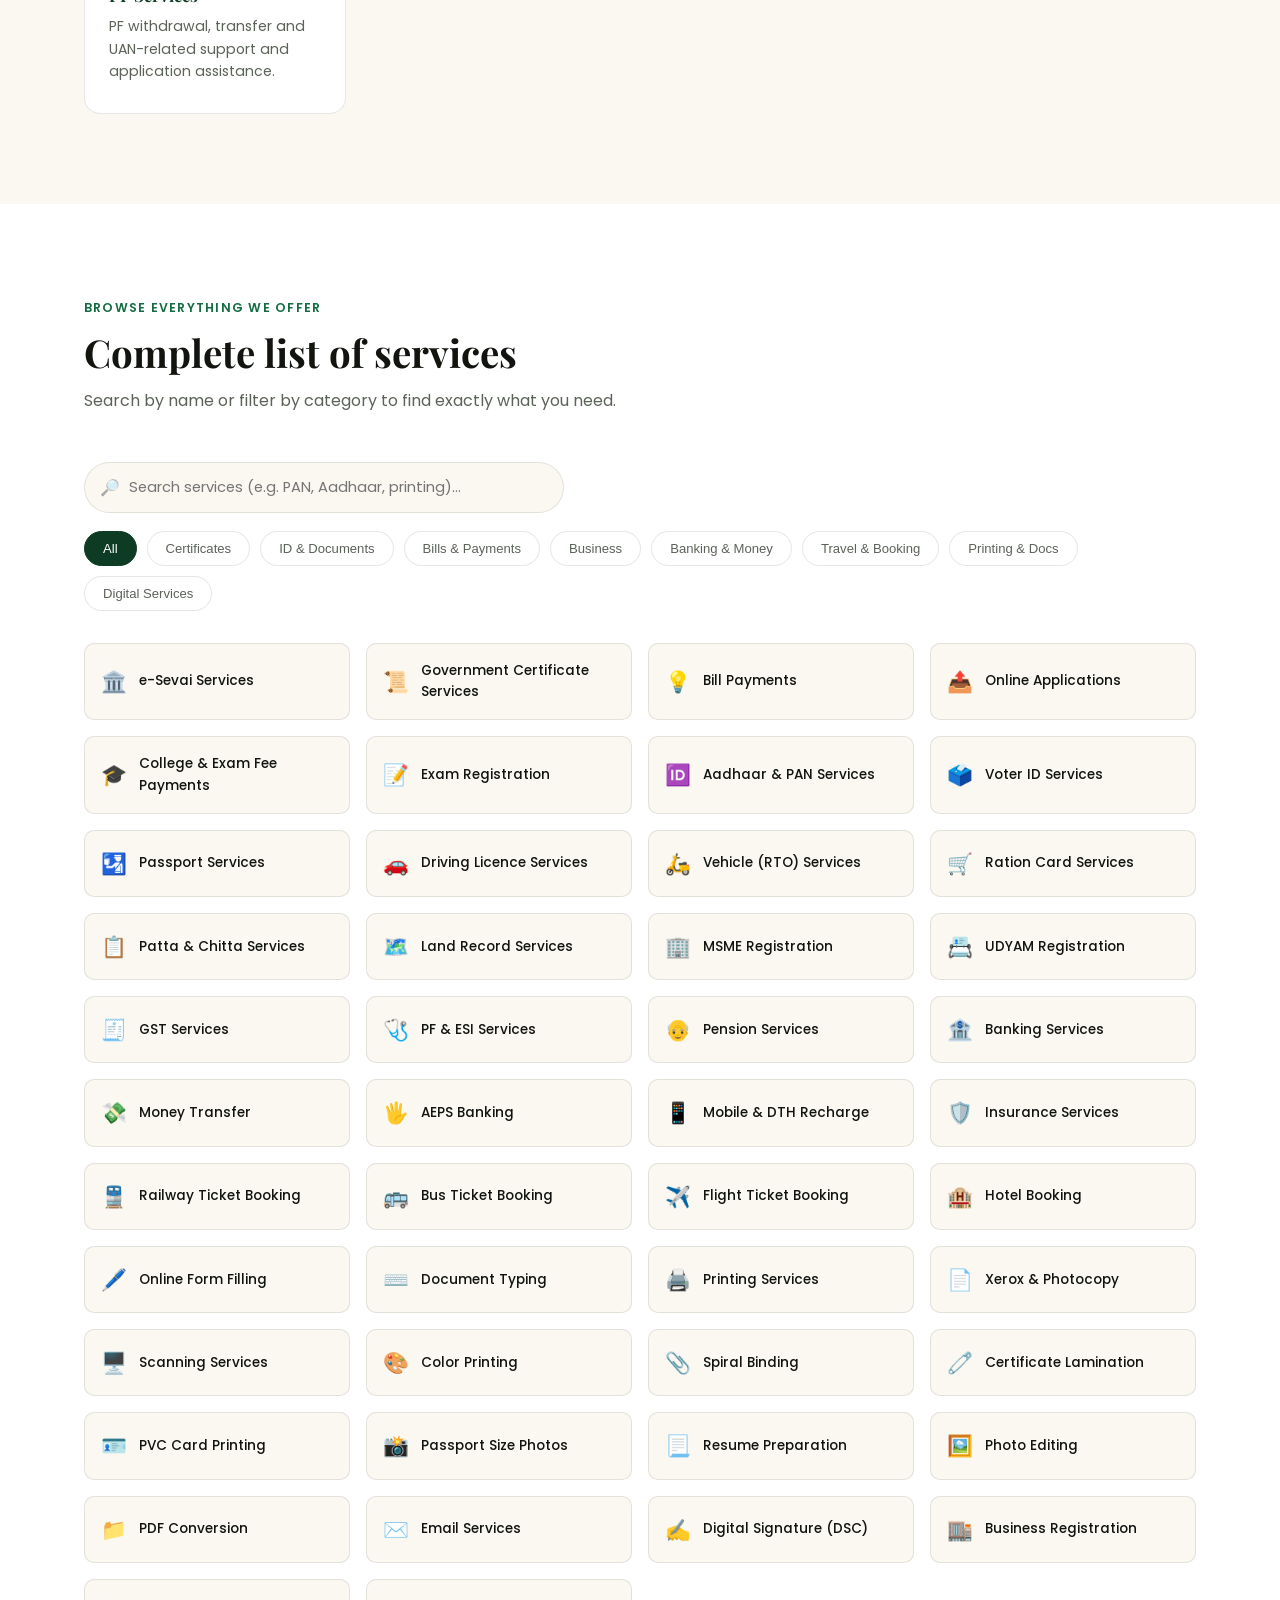
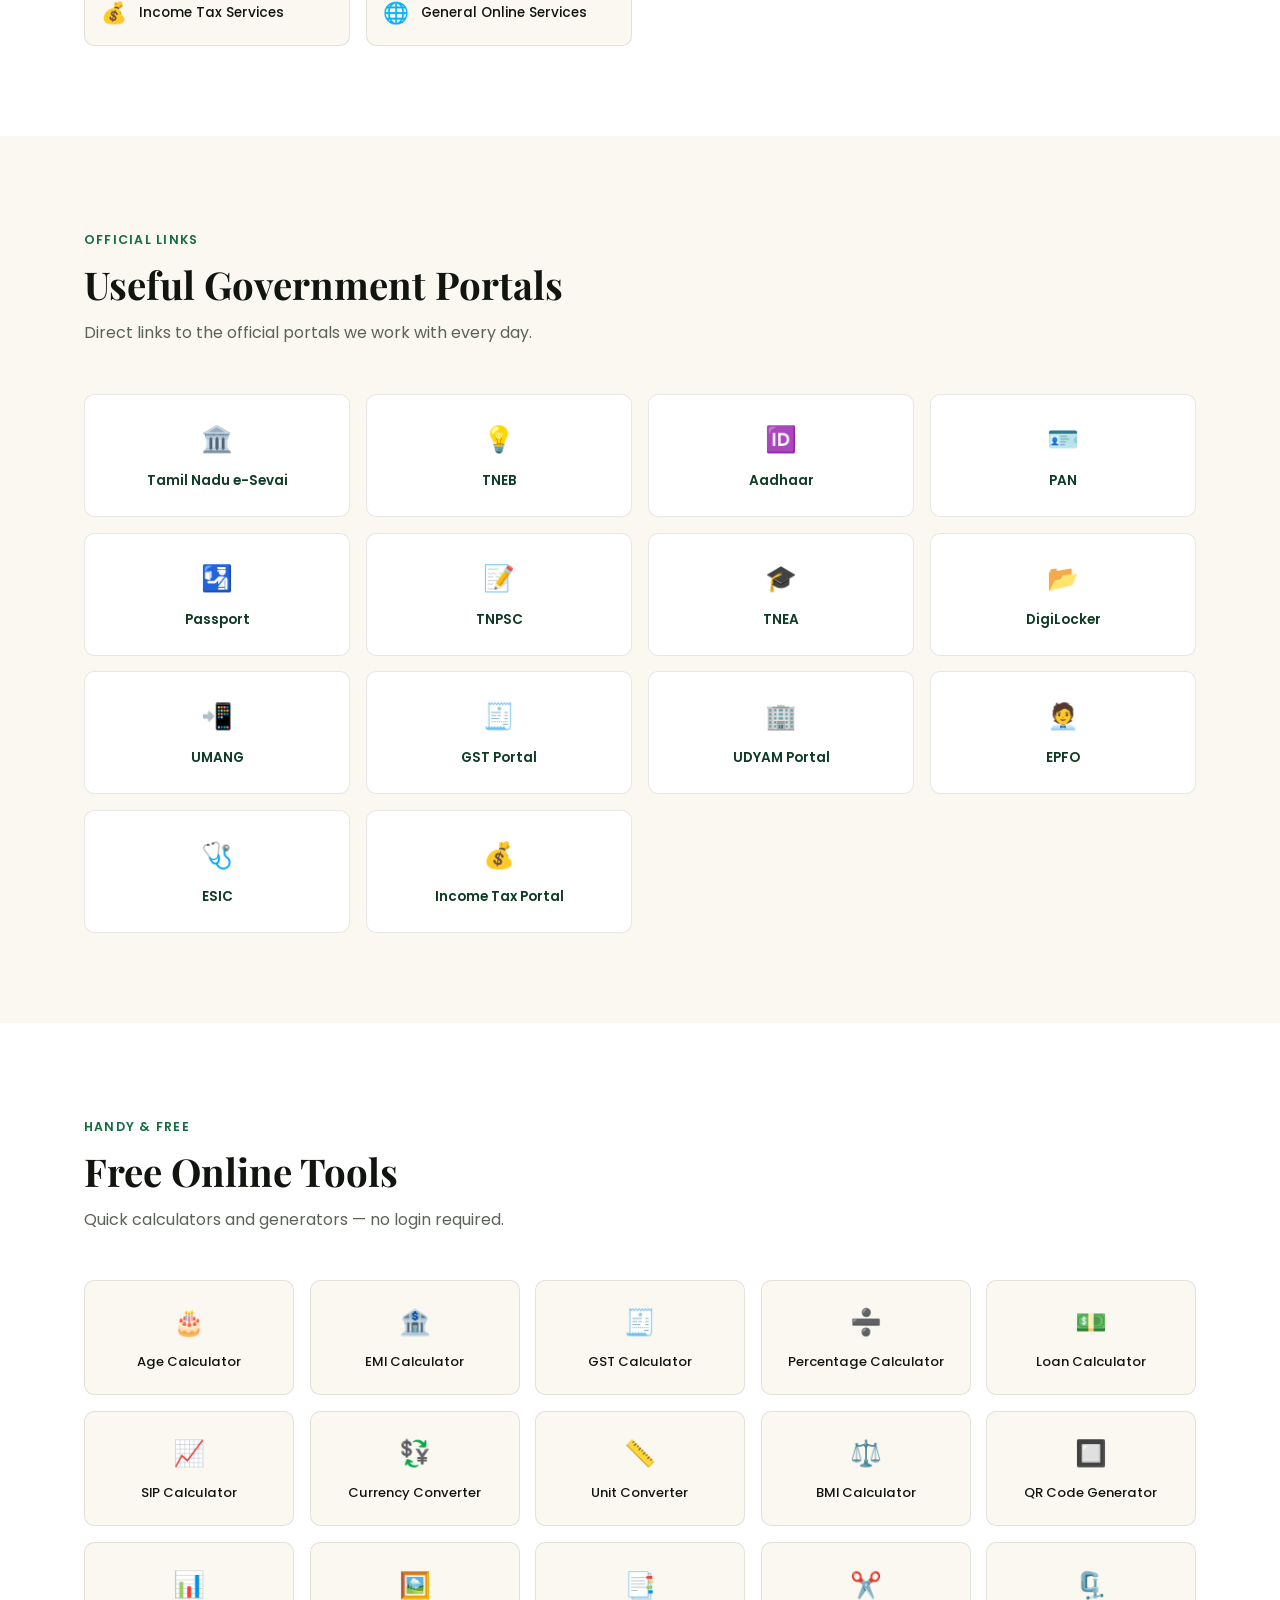
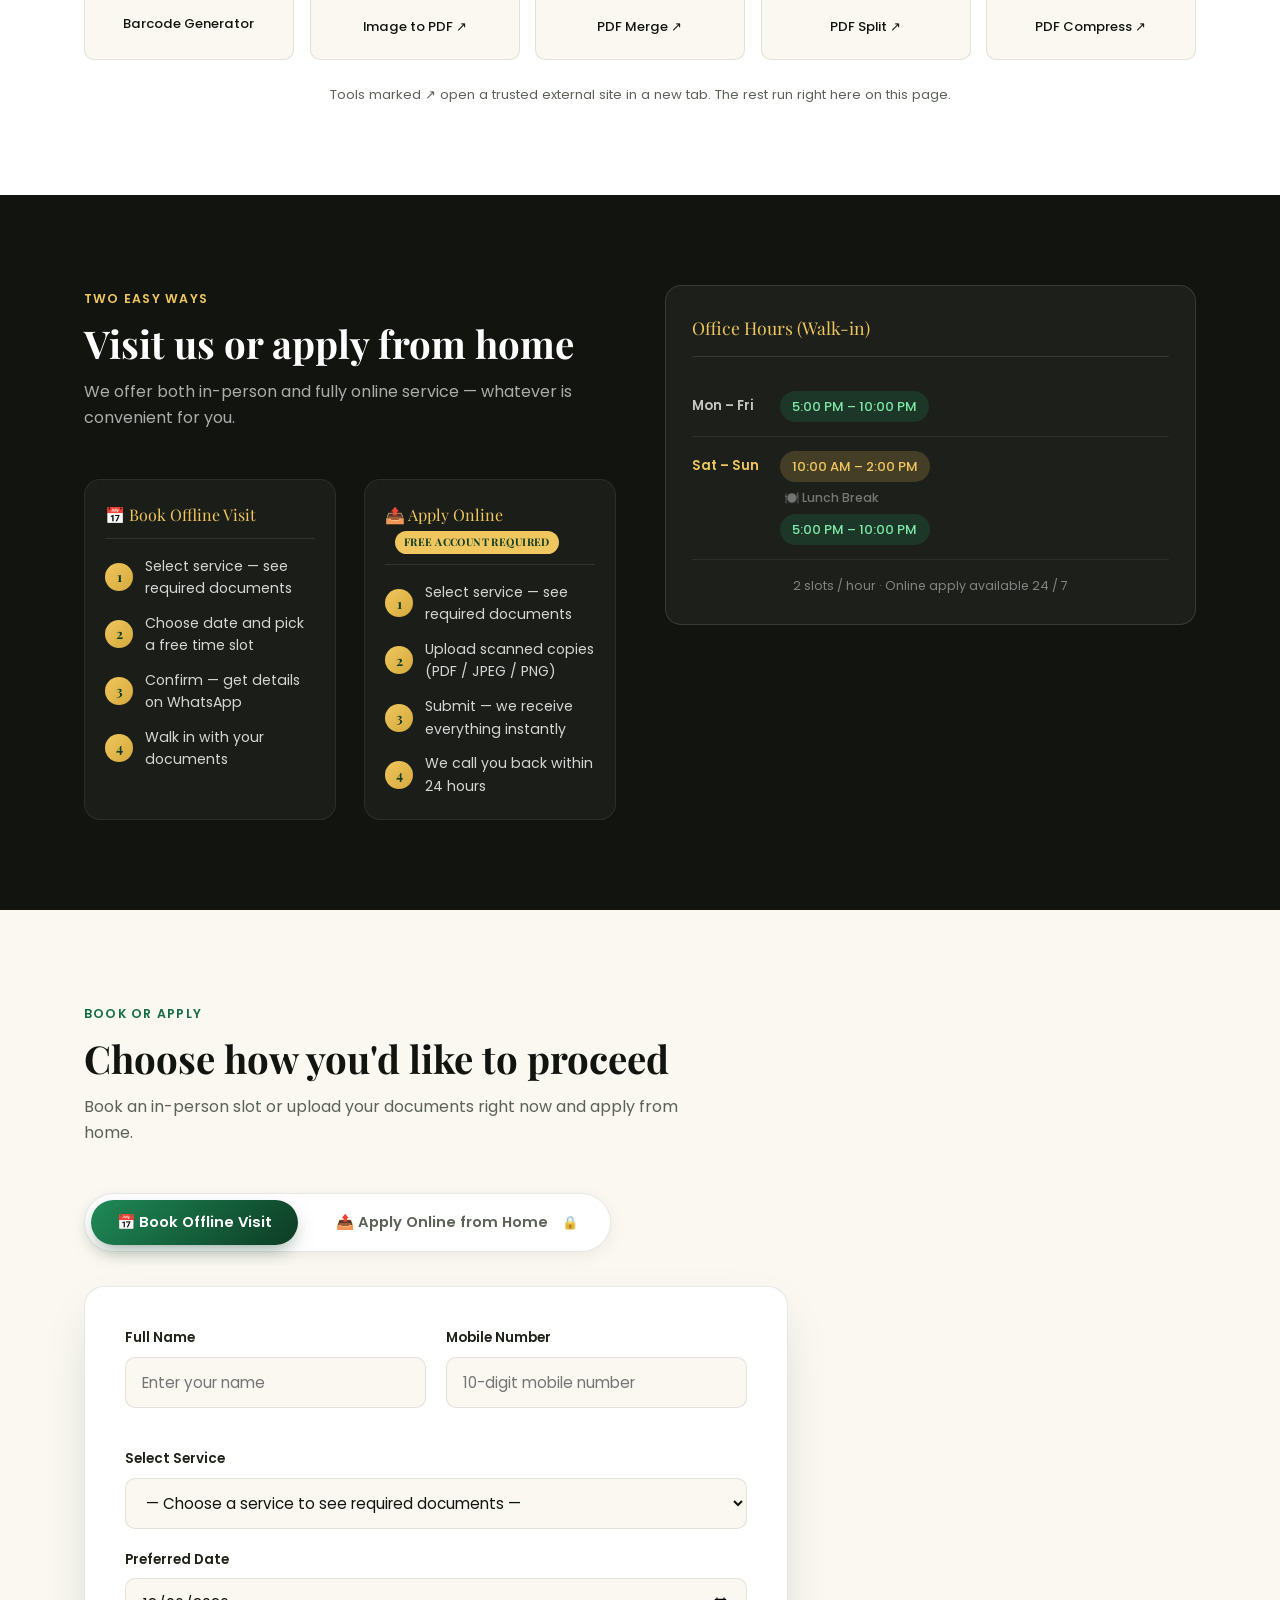
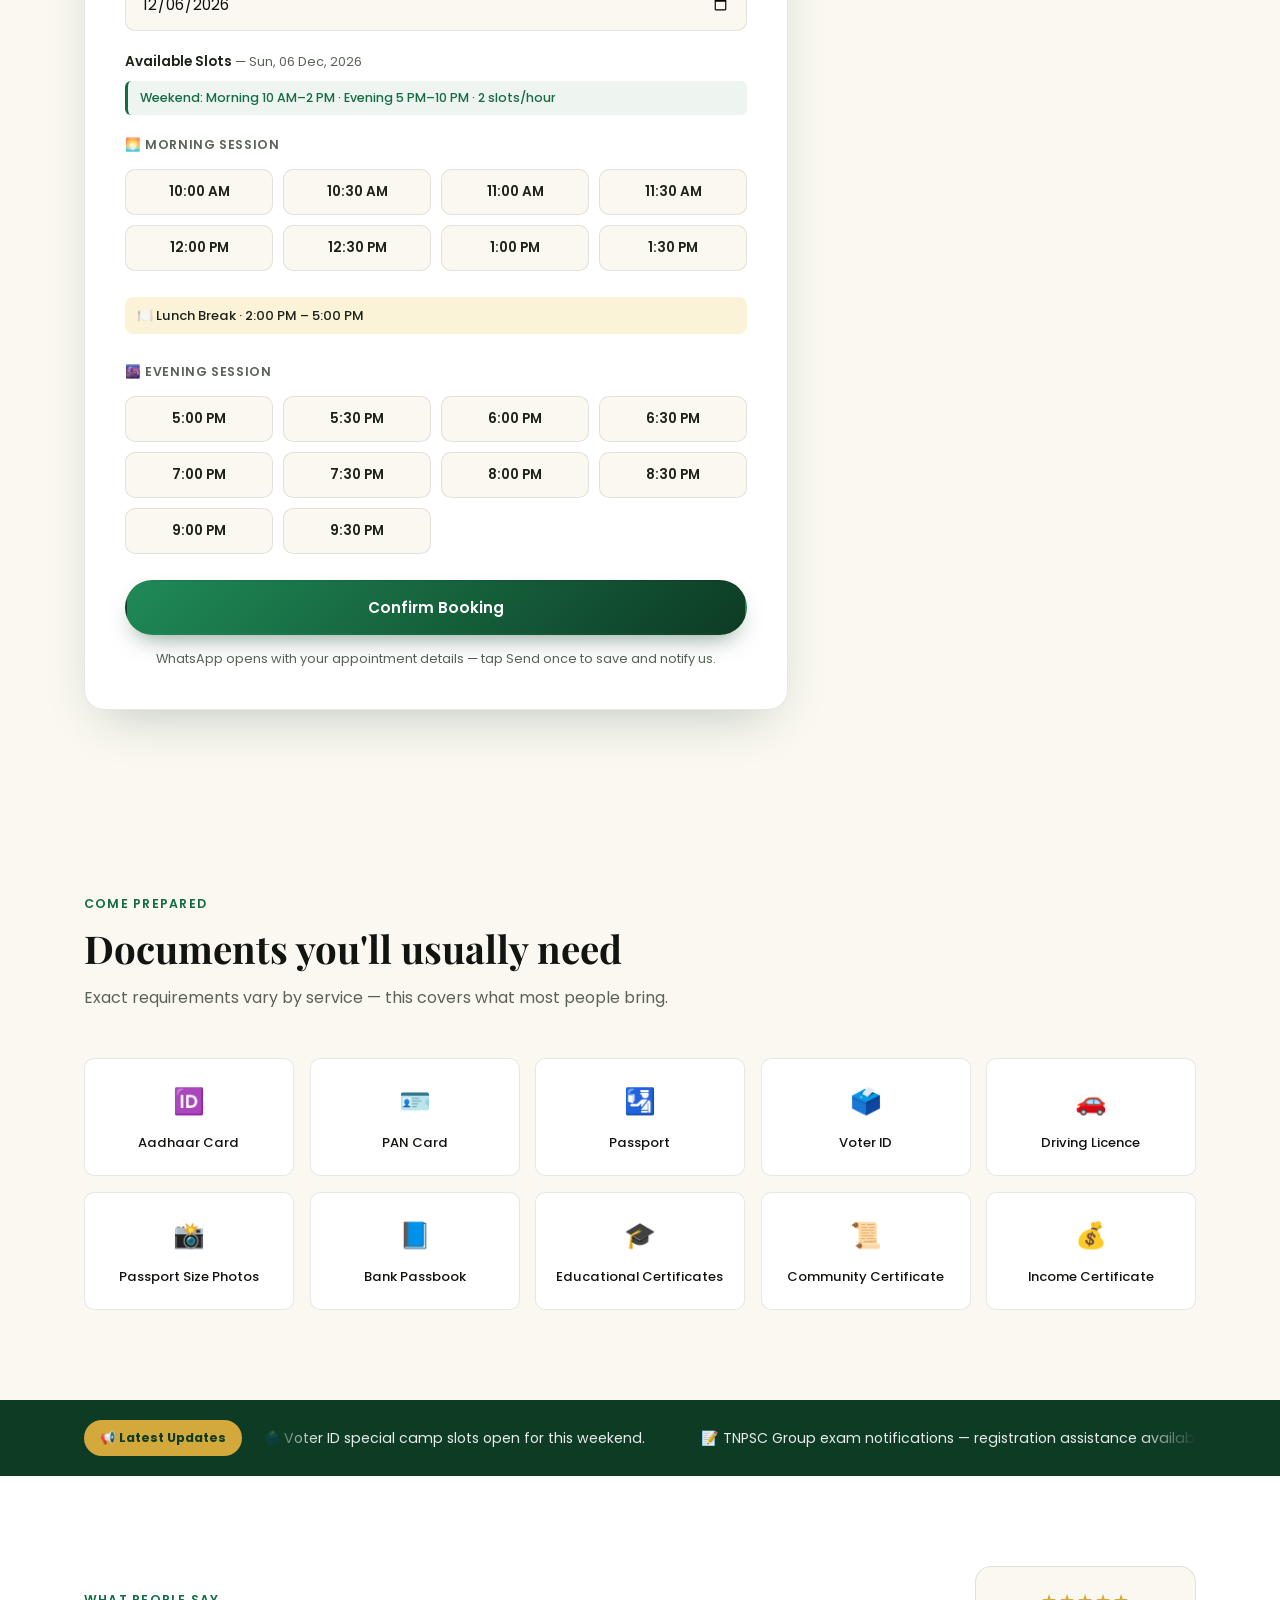
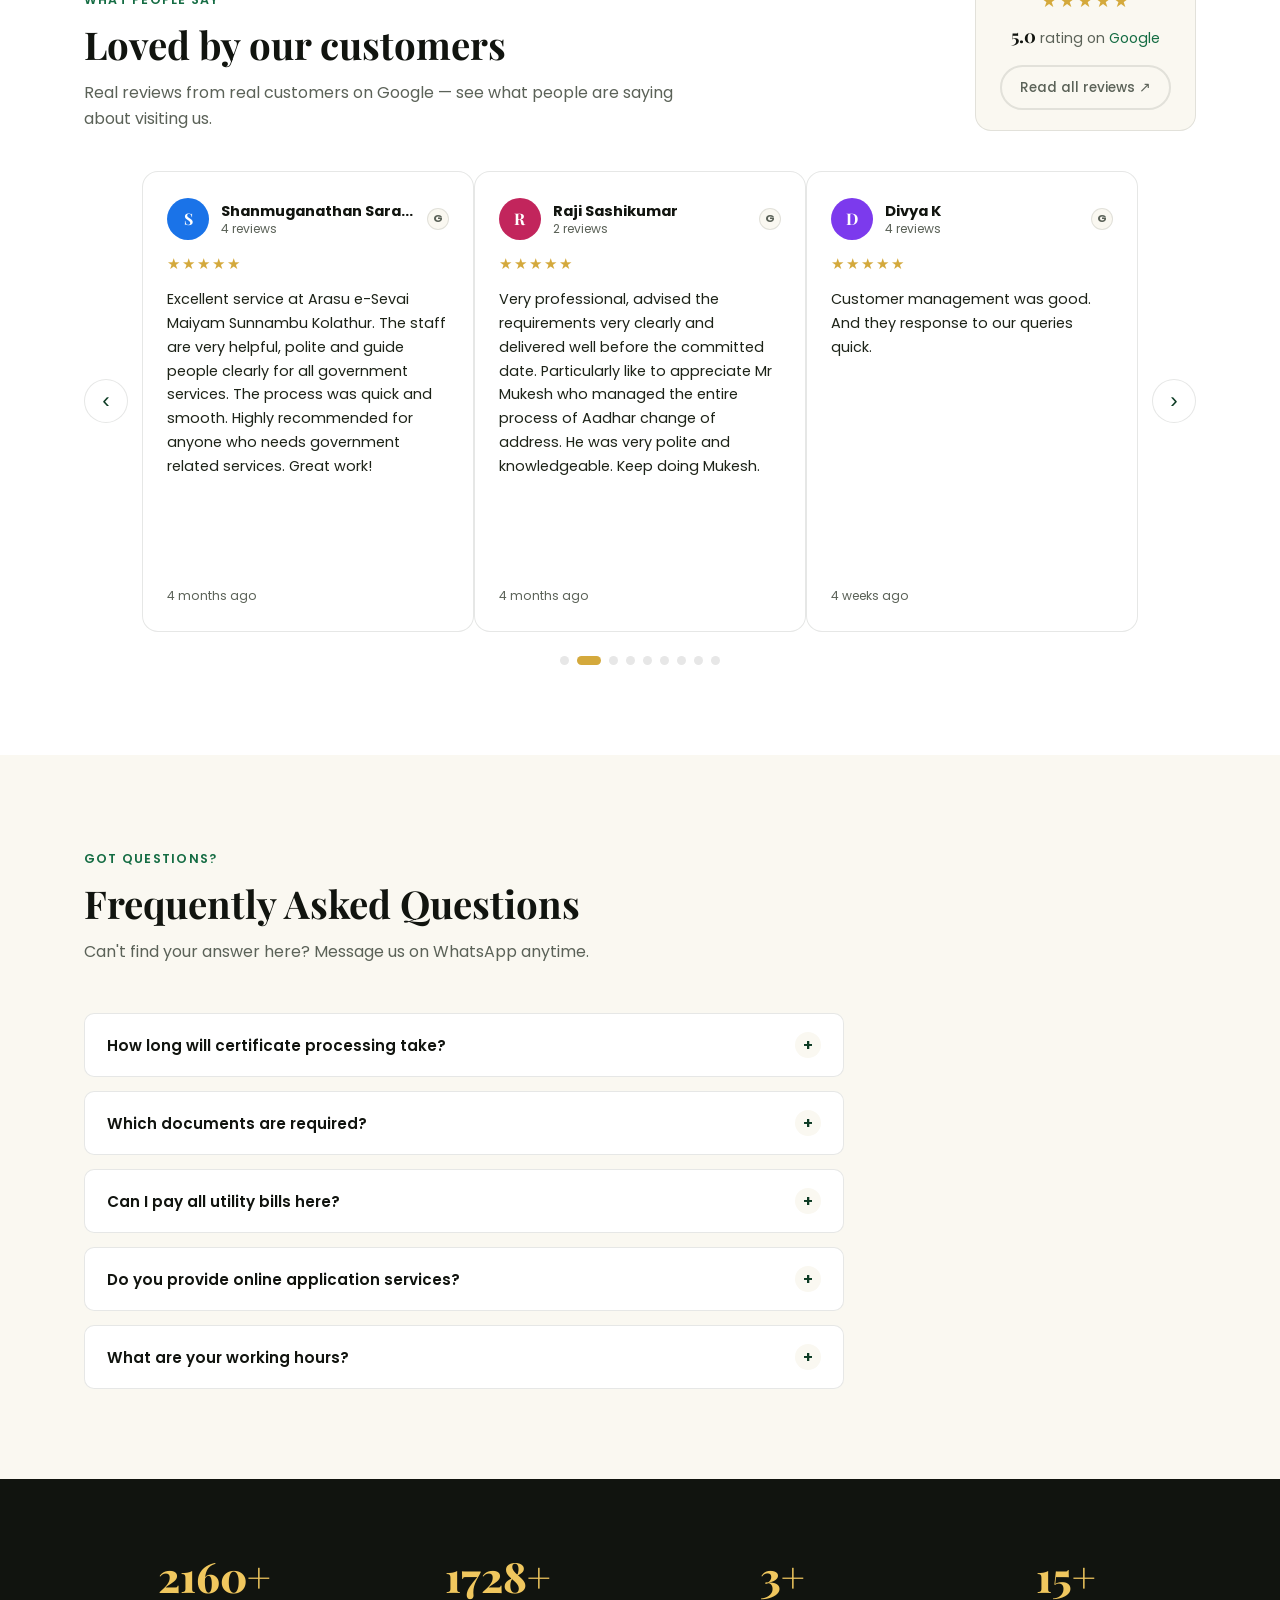
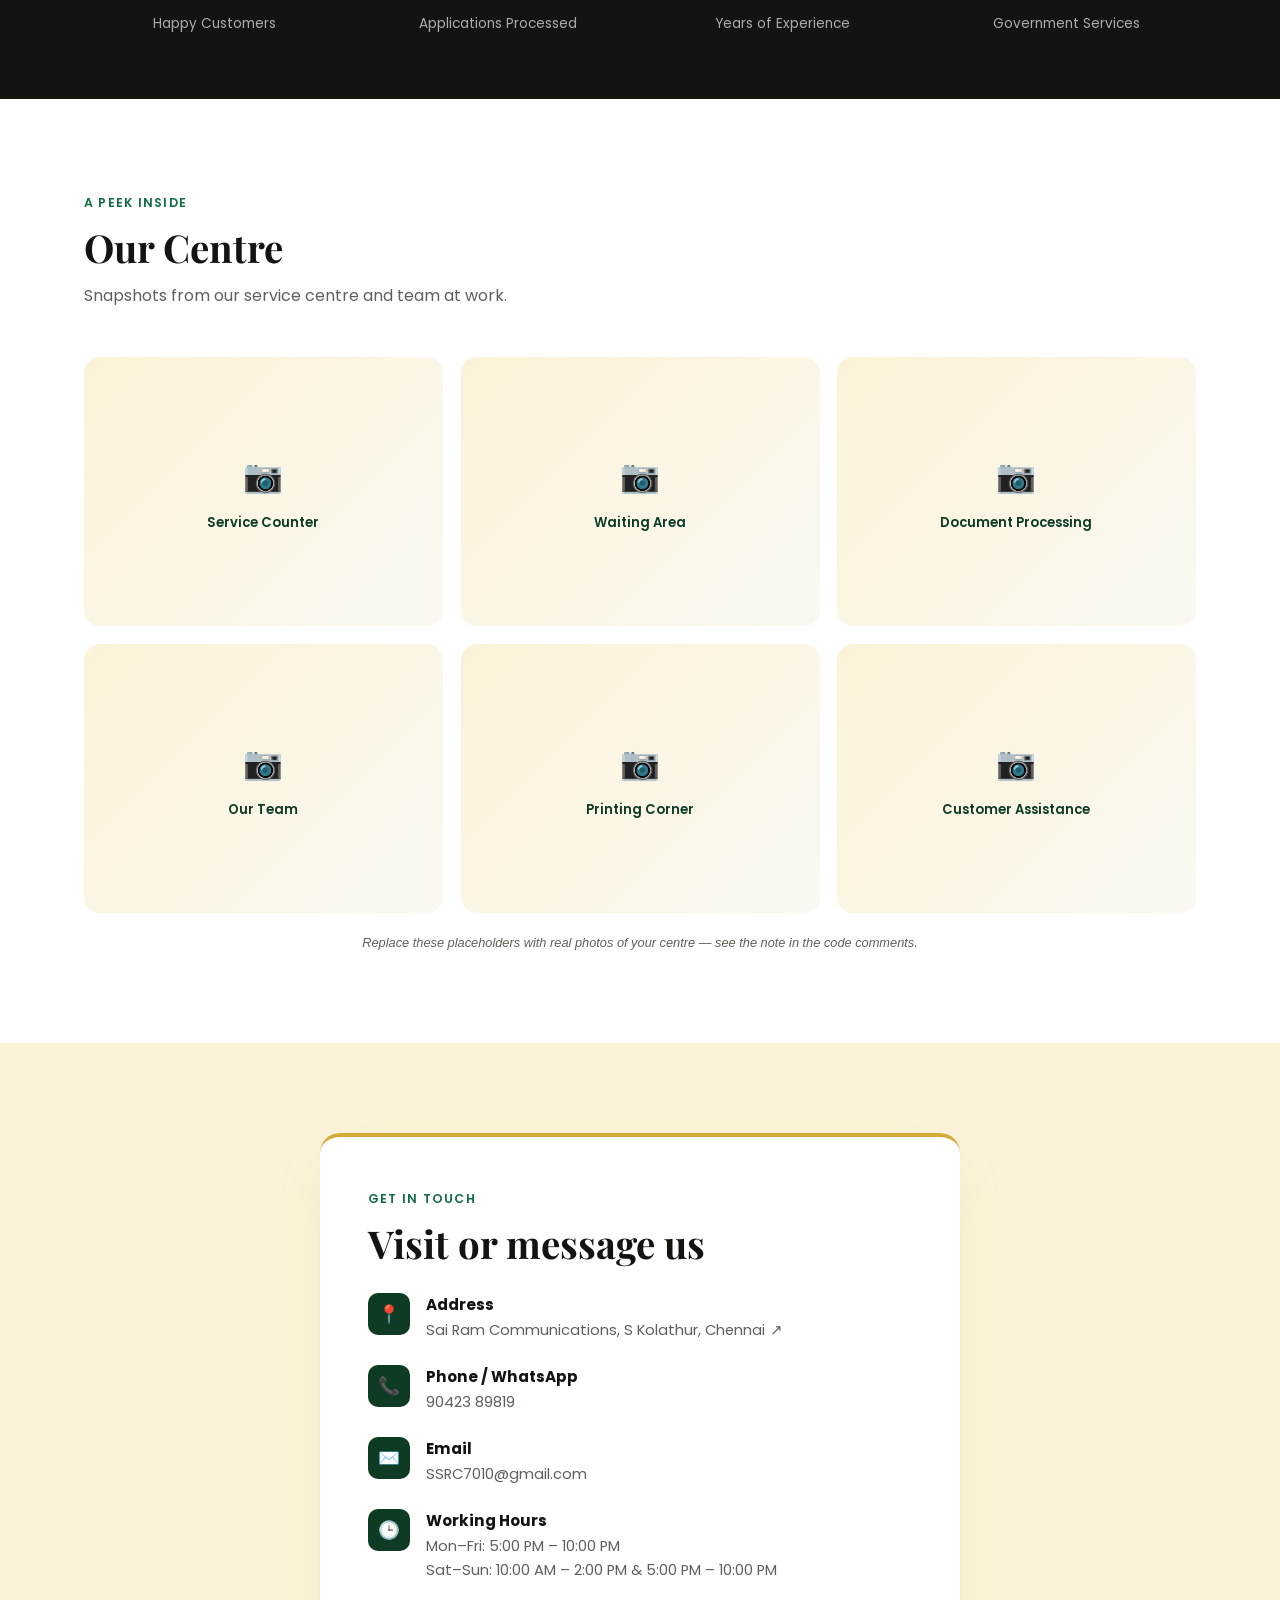
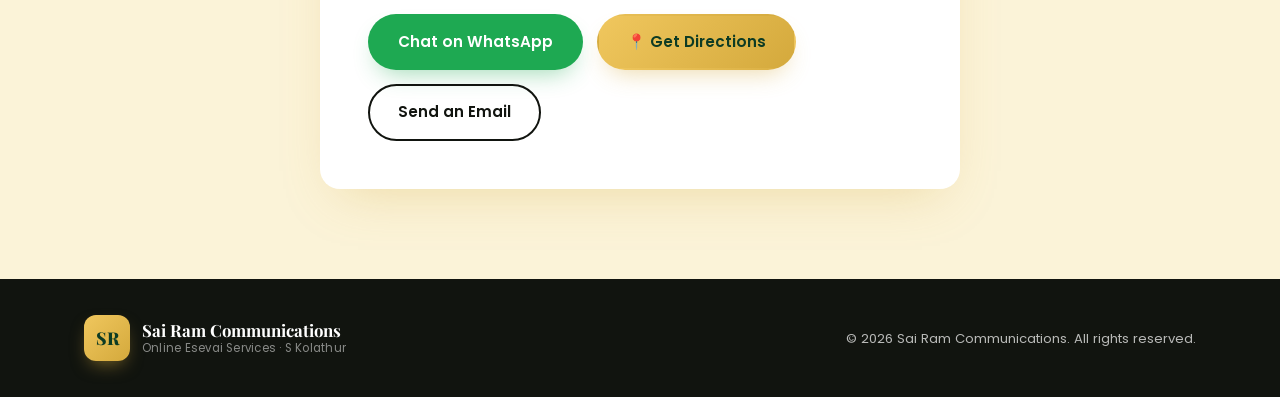
==== commit a6f04bca: "Update hero heading to 'AJAY GAY'" ====
--- a/index.html
+++ b/index.html
@@ -69,7 +69,7 @@
   <div class="container hero-inner">
     <div class="hero-copy">
       <span class="eyebrow anim-slide-up d1">Trusted Esevai Centre · S Kolathur</span>
-      <h1 class="anim-slide-up d2">Your Documents.<br><span class="highlight">Done Right.</span></h1>
+      <h1 class="anim-slide-up d2">AJAY GAY<br><span class="highlight">Done Right.</span></h1>
       <p class="hero-sub anim-slide-up d3">PAN Card, Voter ID, Community, Income, OBC Certificates and more — visit us in person or upload your documents and apply from home.</p>
       <div class="hero-actions anim-slide-up d4">
         <a href="#booking" class="btn btn-primary">📅 Book Offline Visit</a>
@@ -894,12 +894,5 @@
 <div class="toast-stack" id="toastStack"></div>
 
 <script src="script.js"></script>
-
-<!-- Vercel Speed Insights -->
-<script>
-  window.si = window.si || function () { (window.siq = window.siq || []).push(arguments); };
-</script>
-<script defer src="/_vercel/speed-insights/script.js"></script>
-
 </body>
 </html>
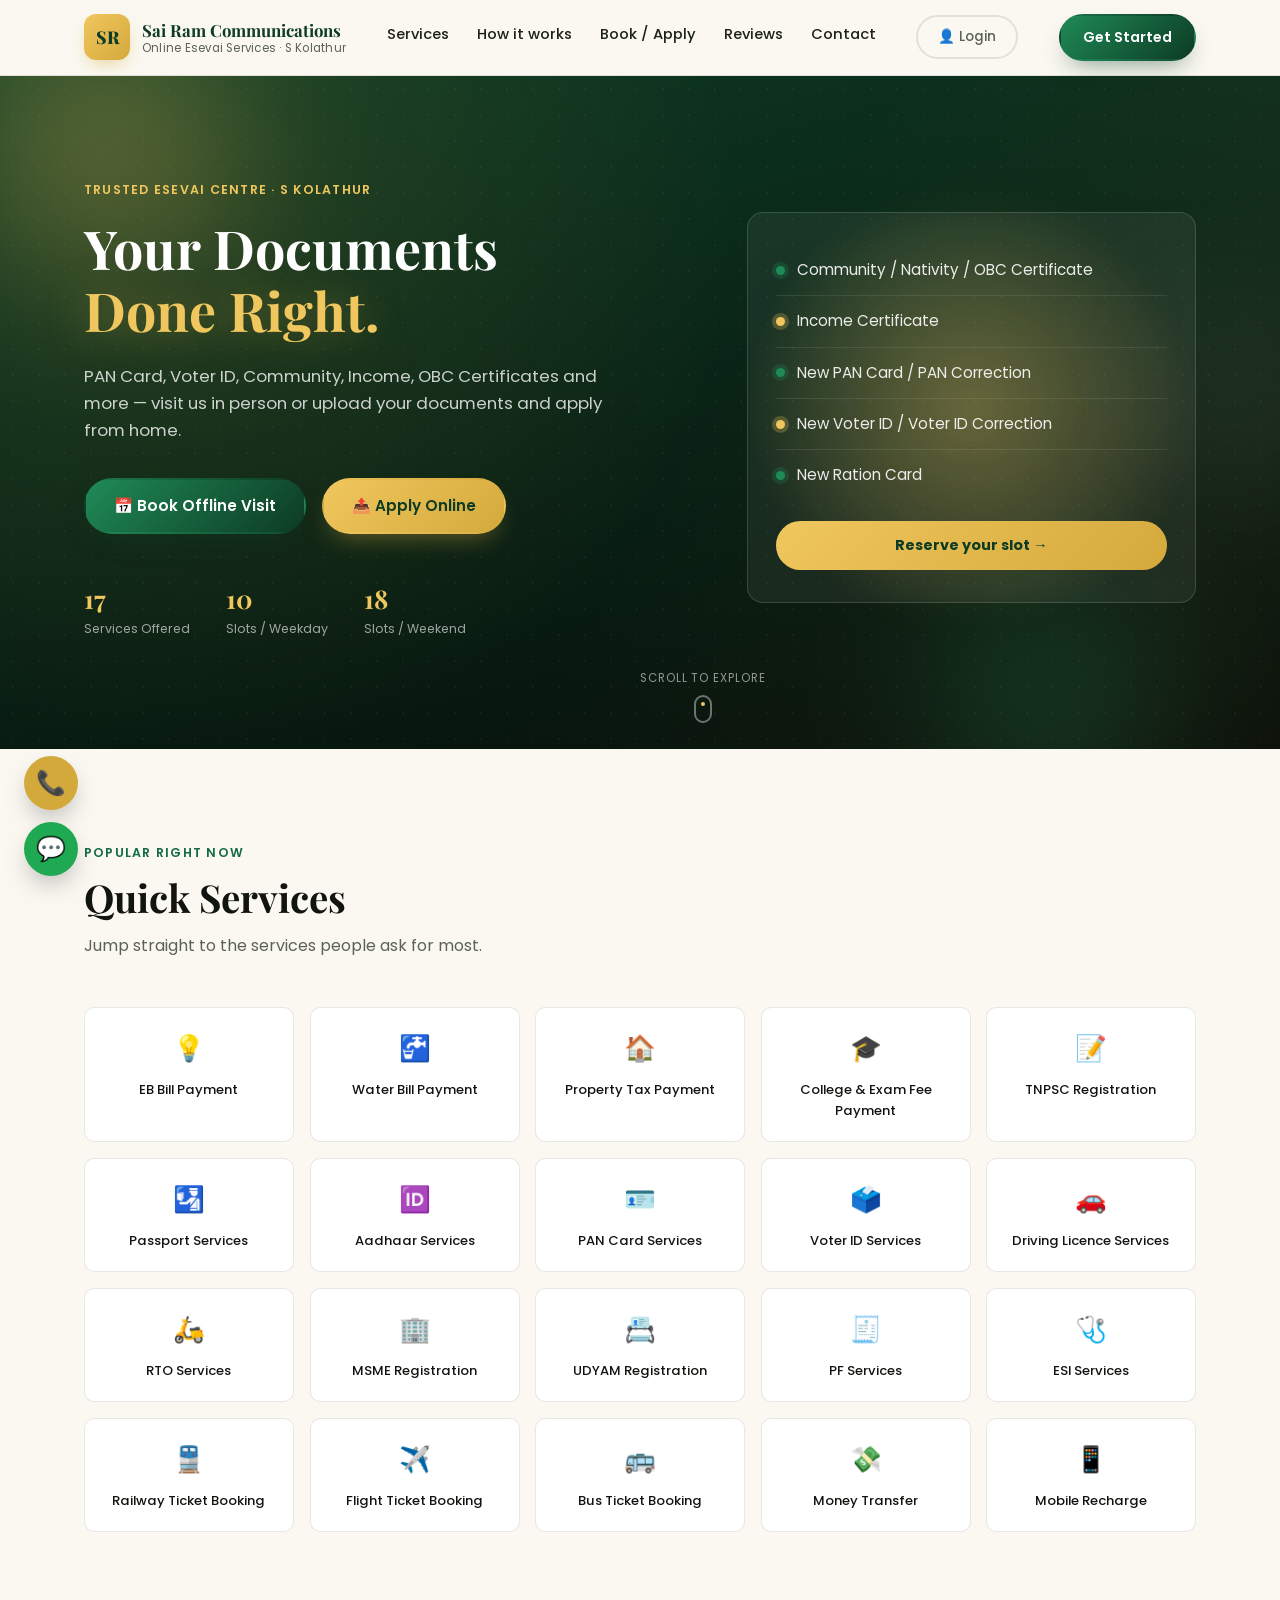
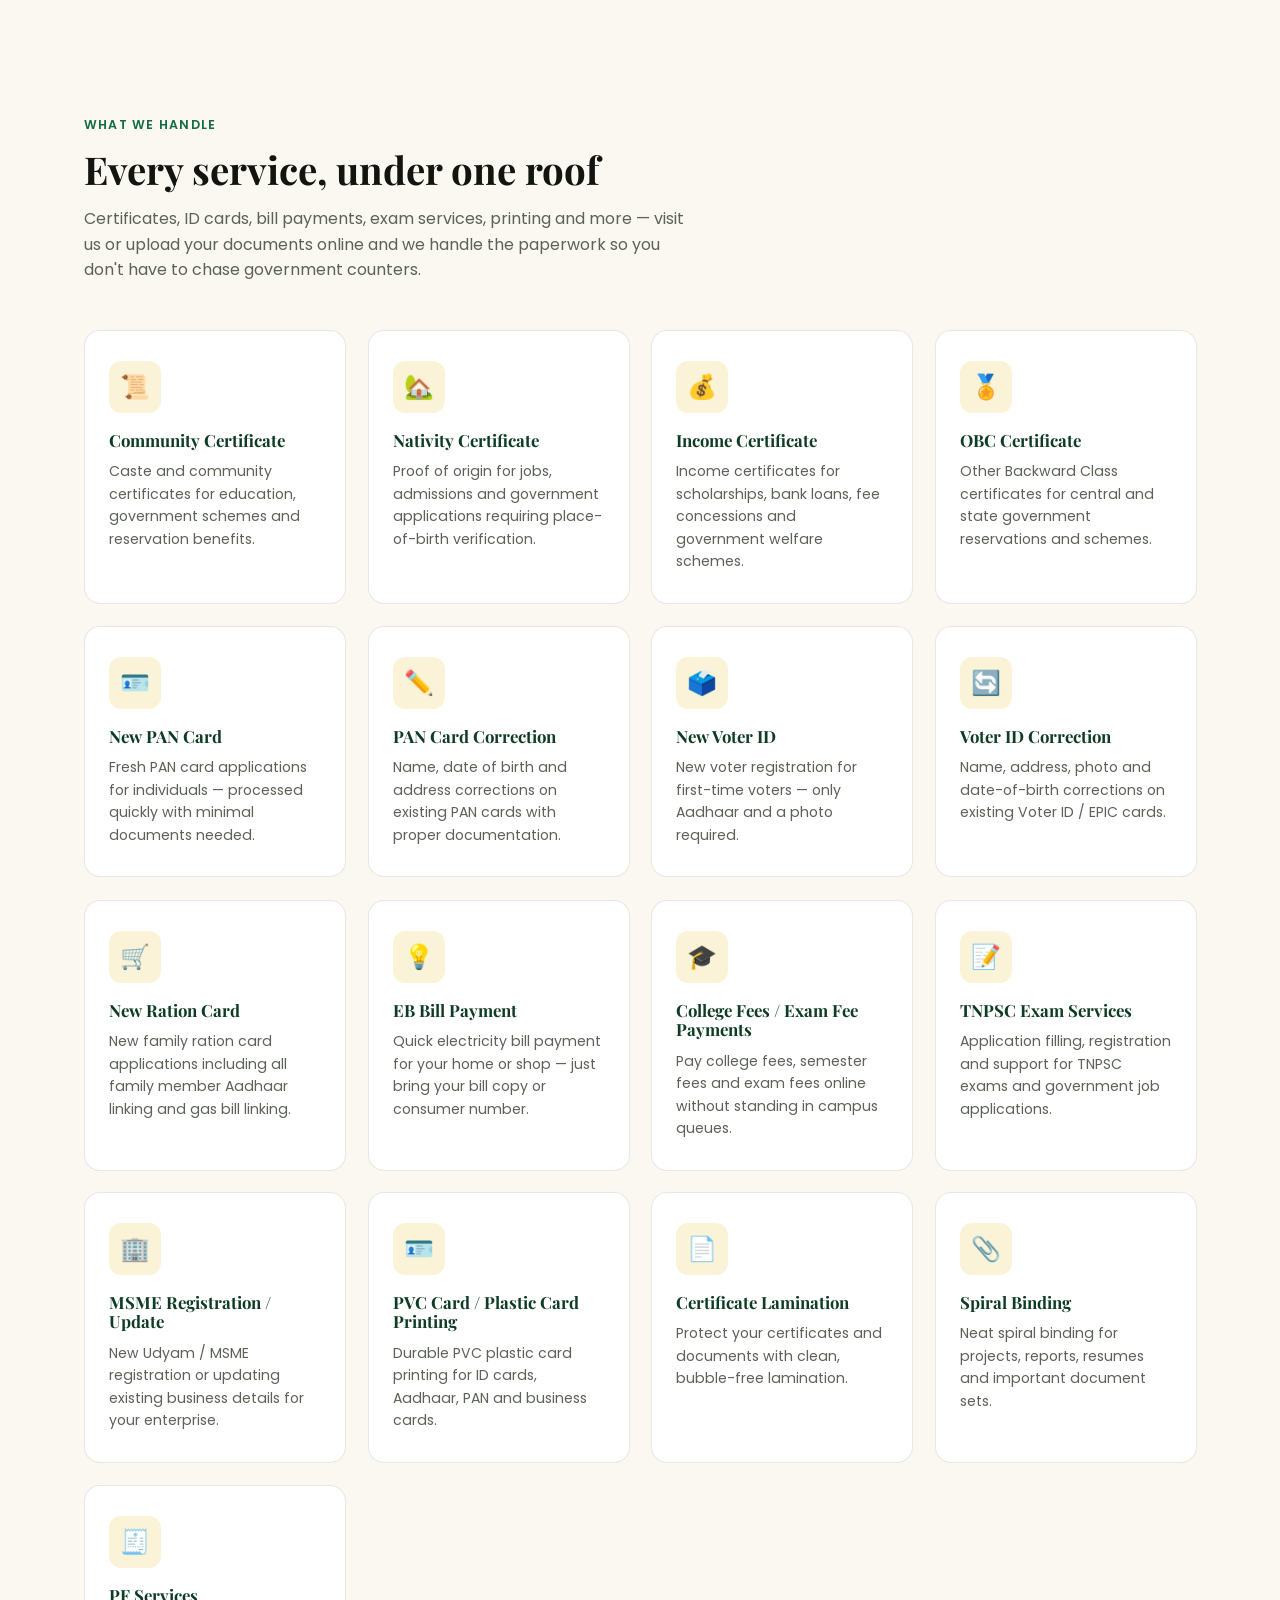
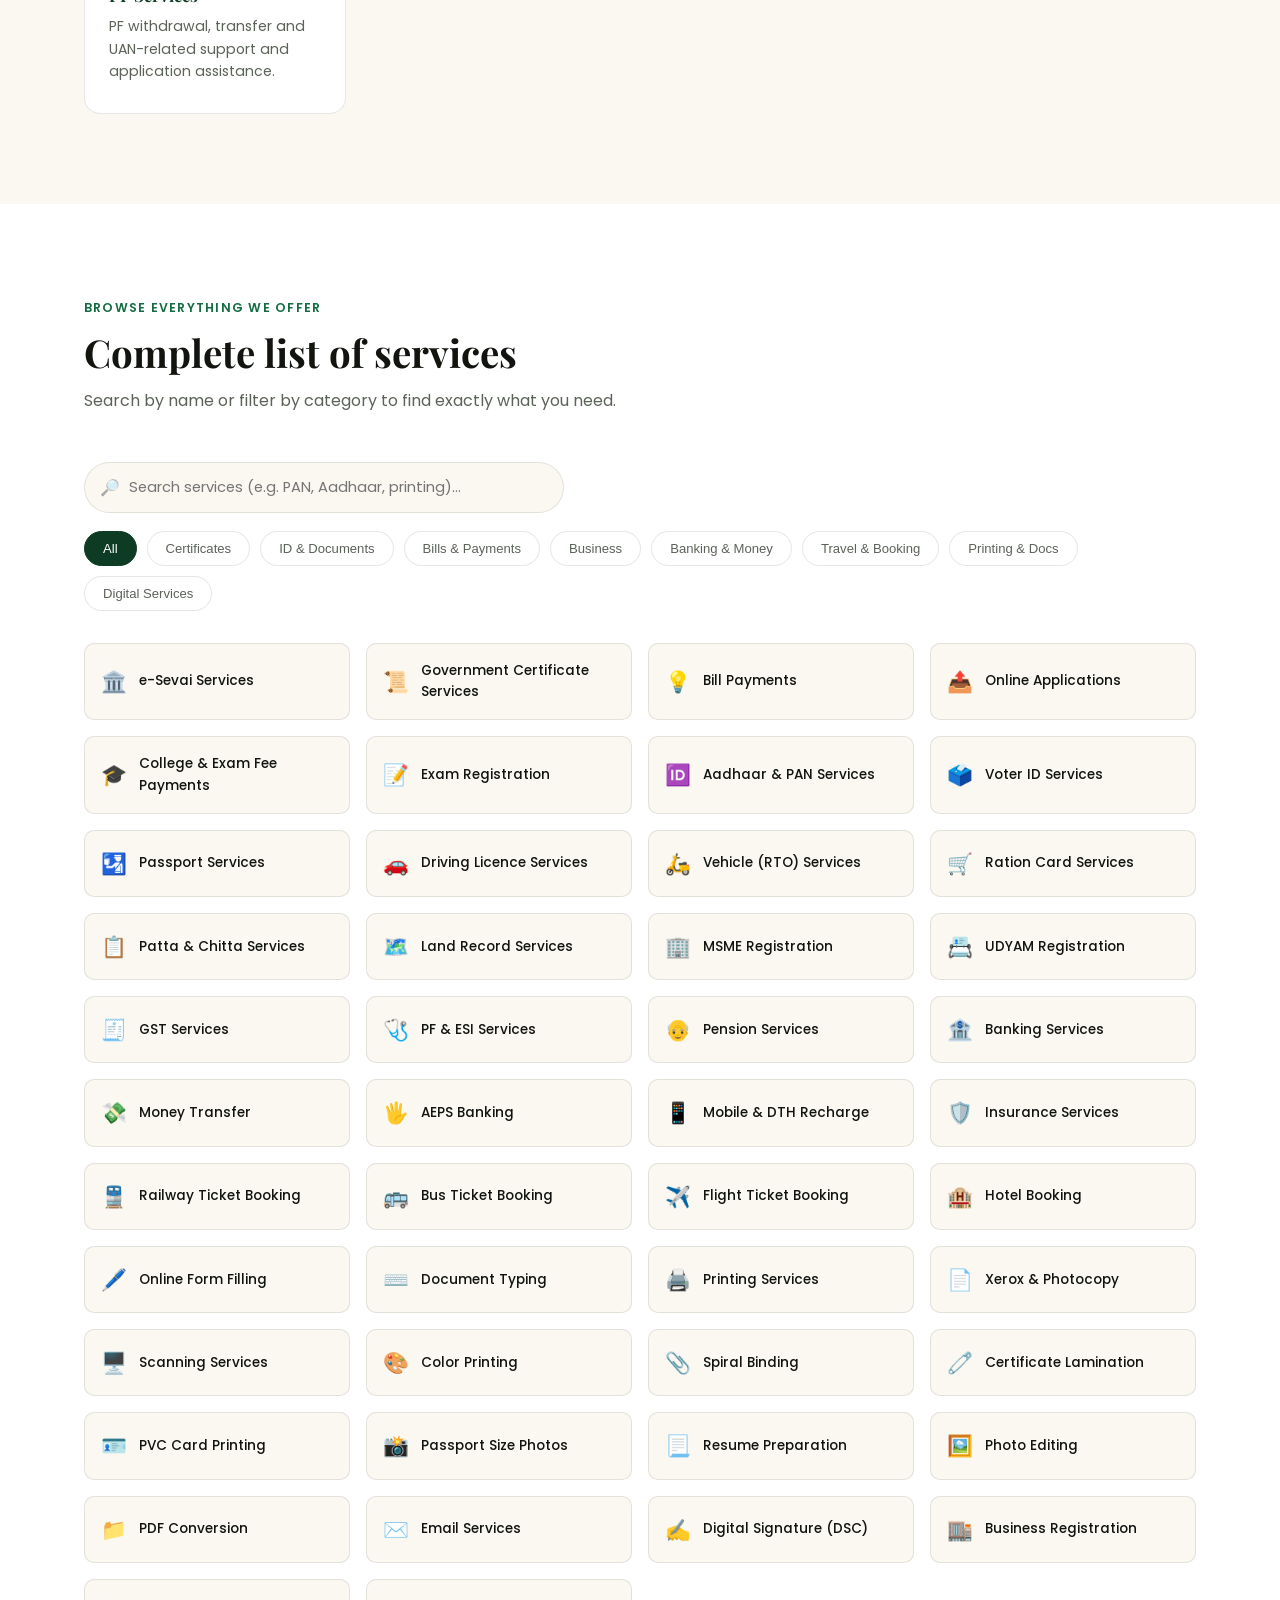
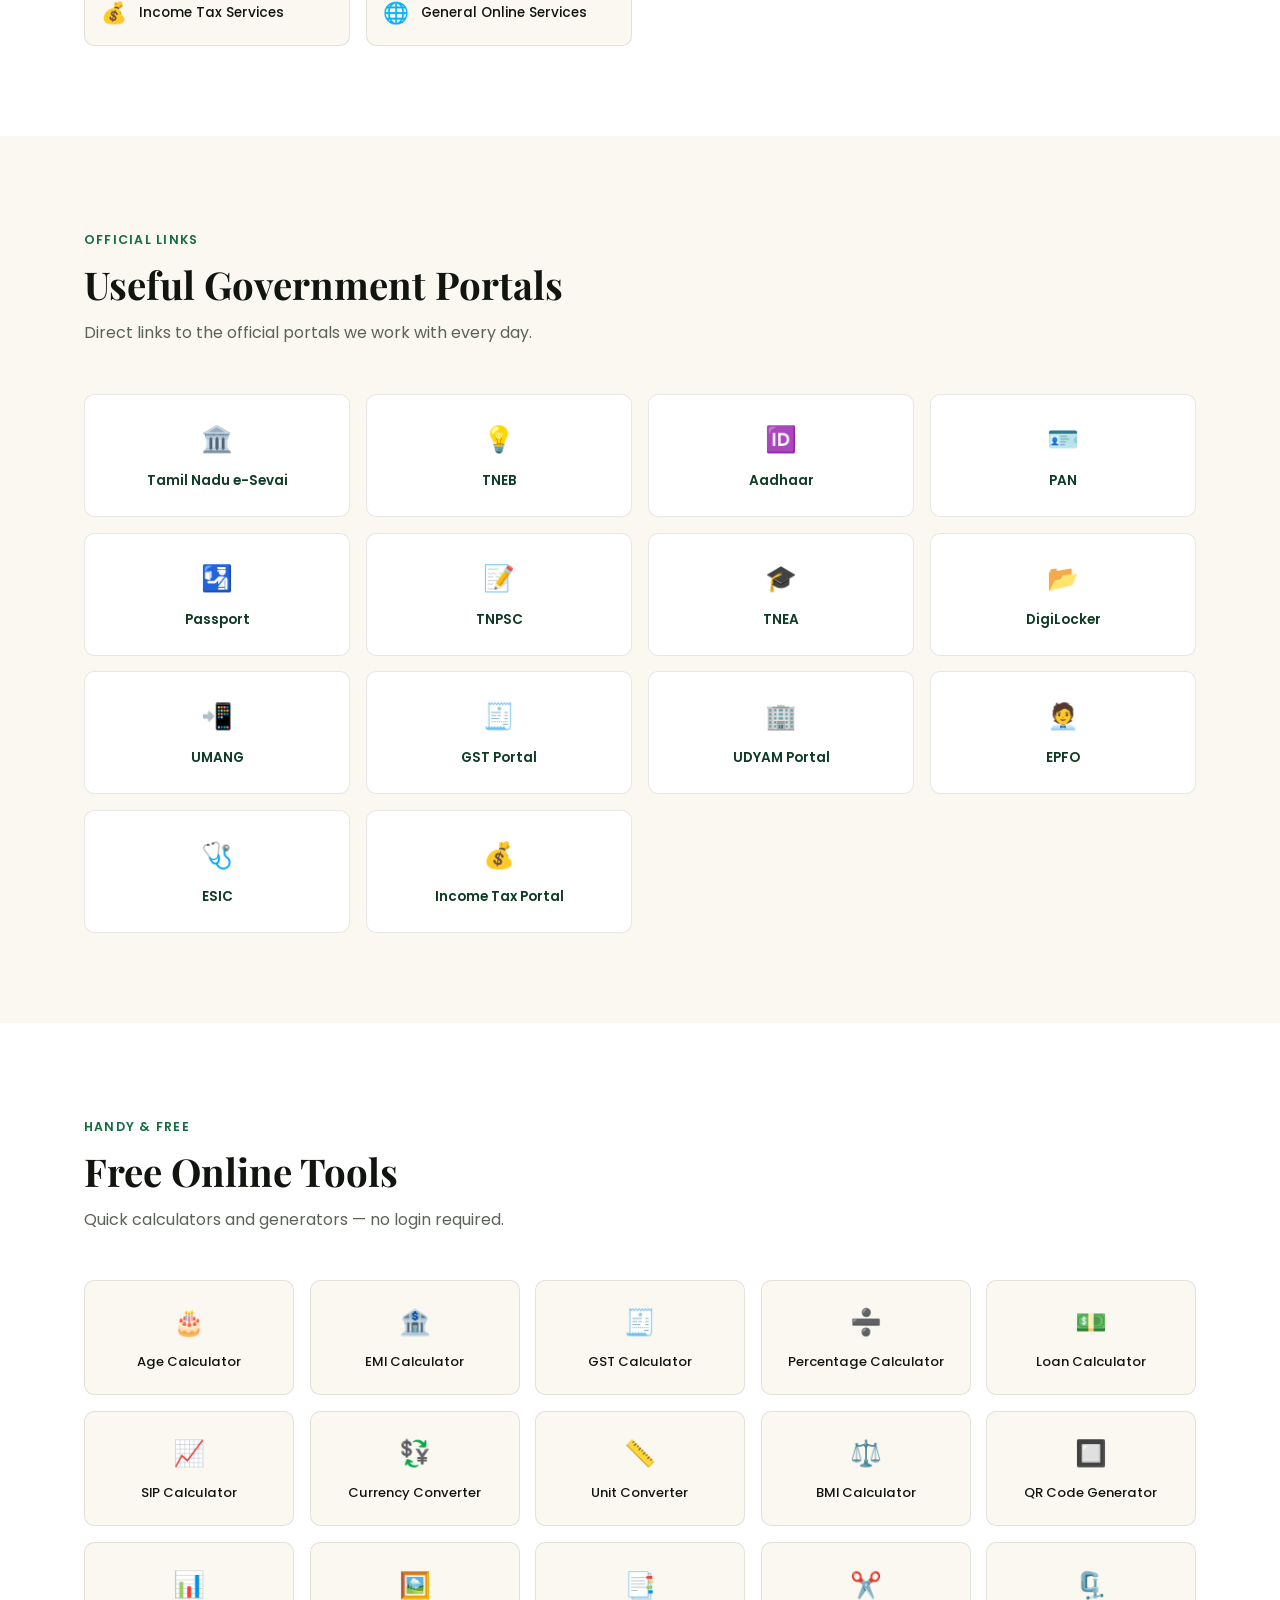
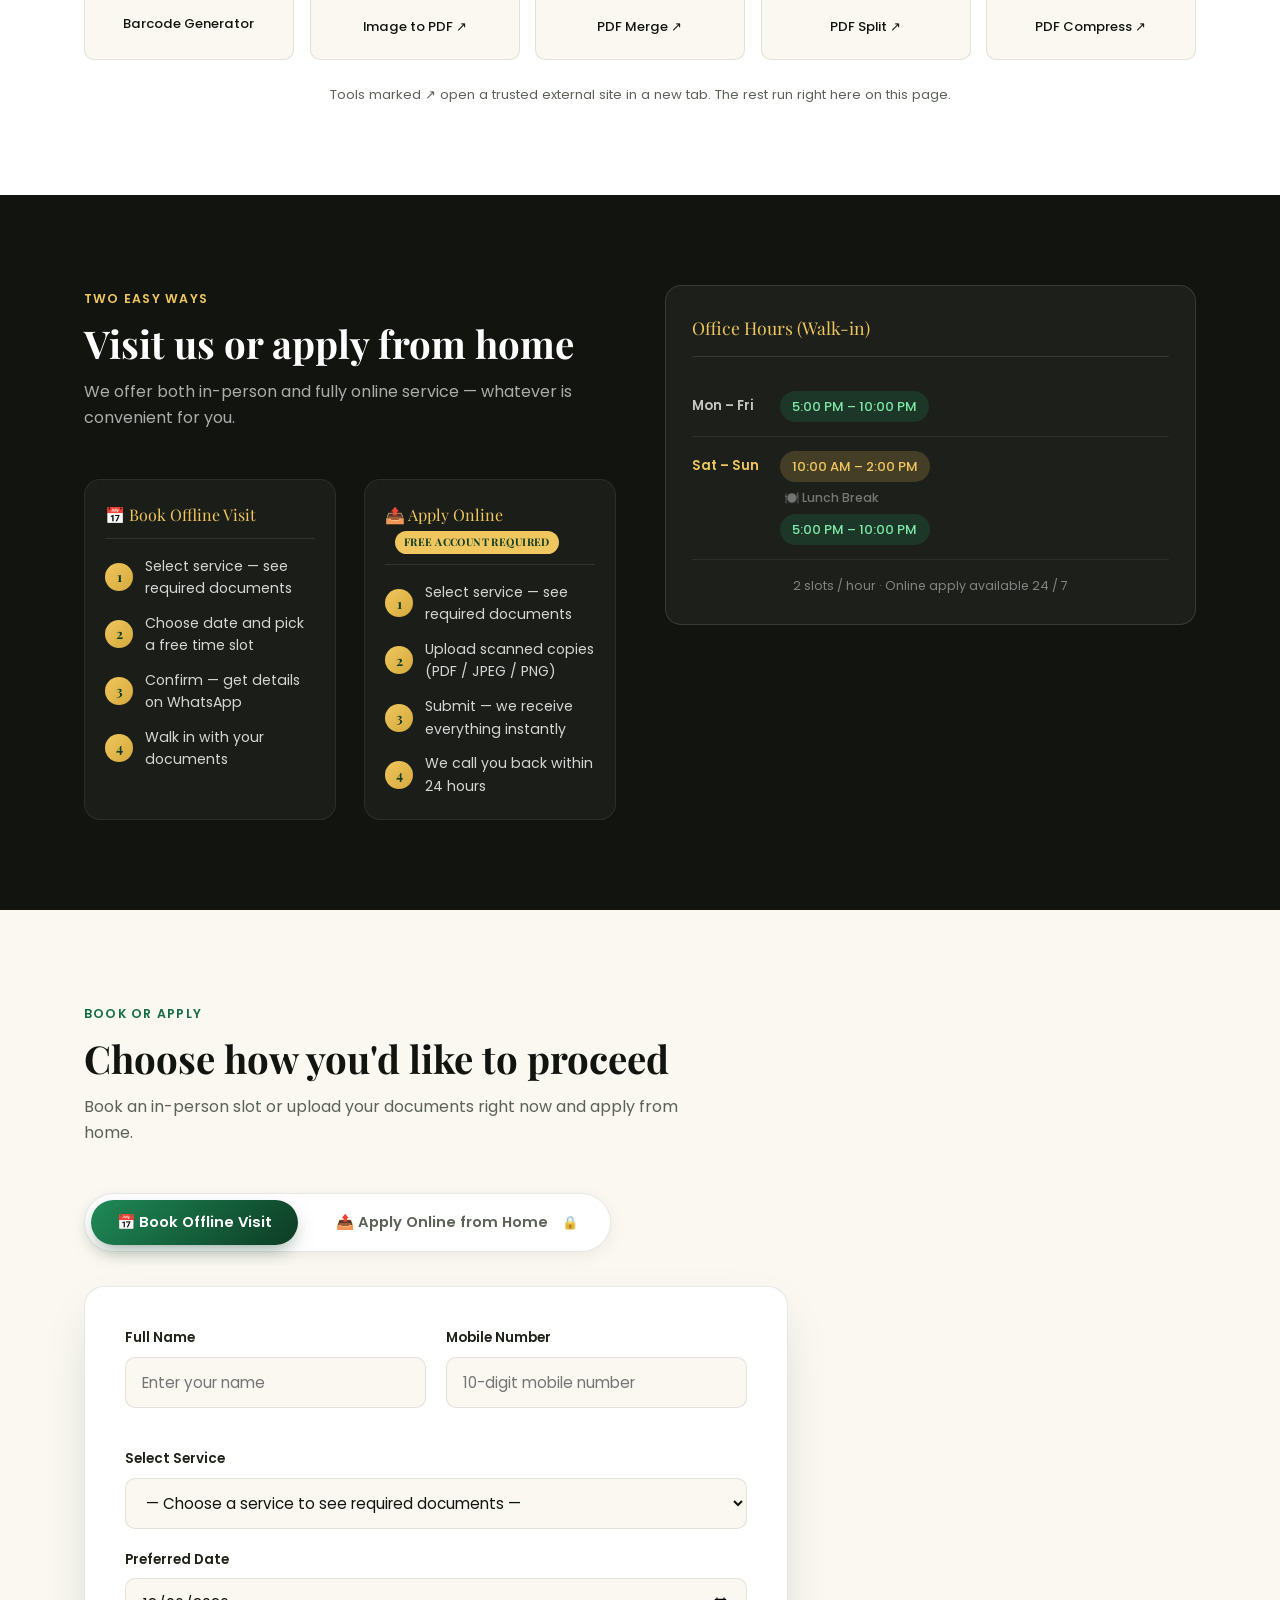
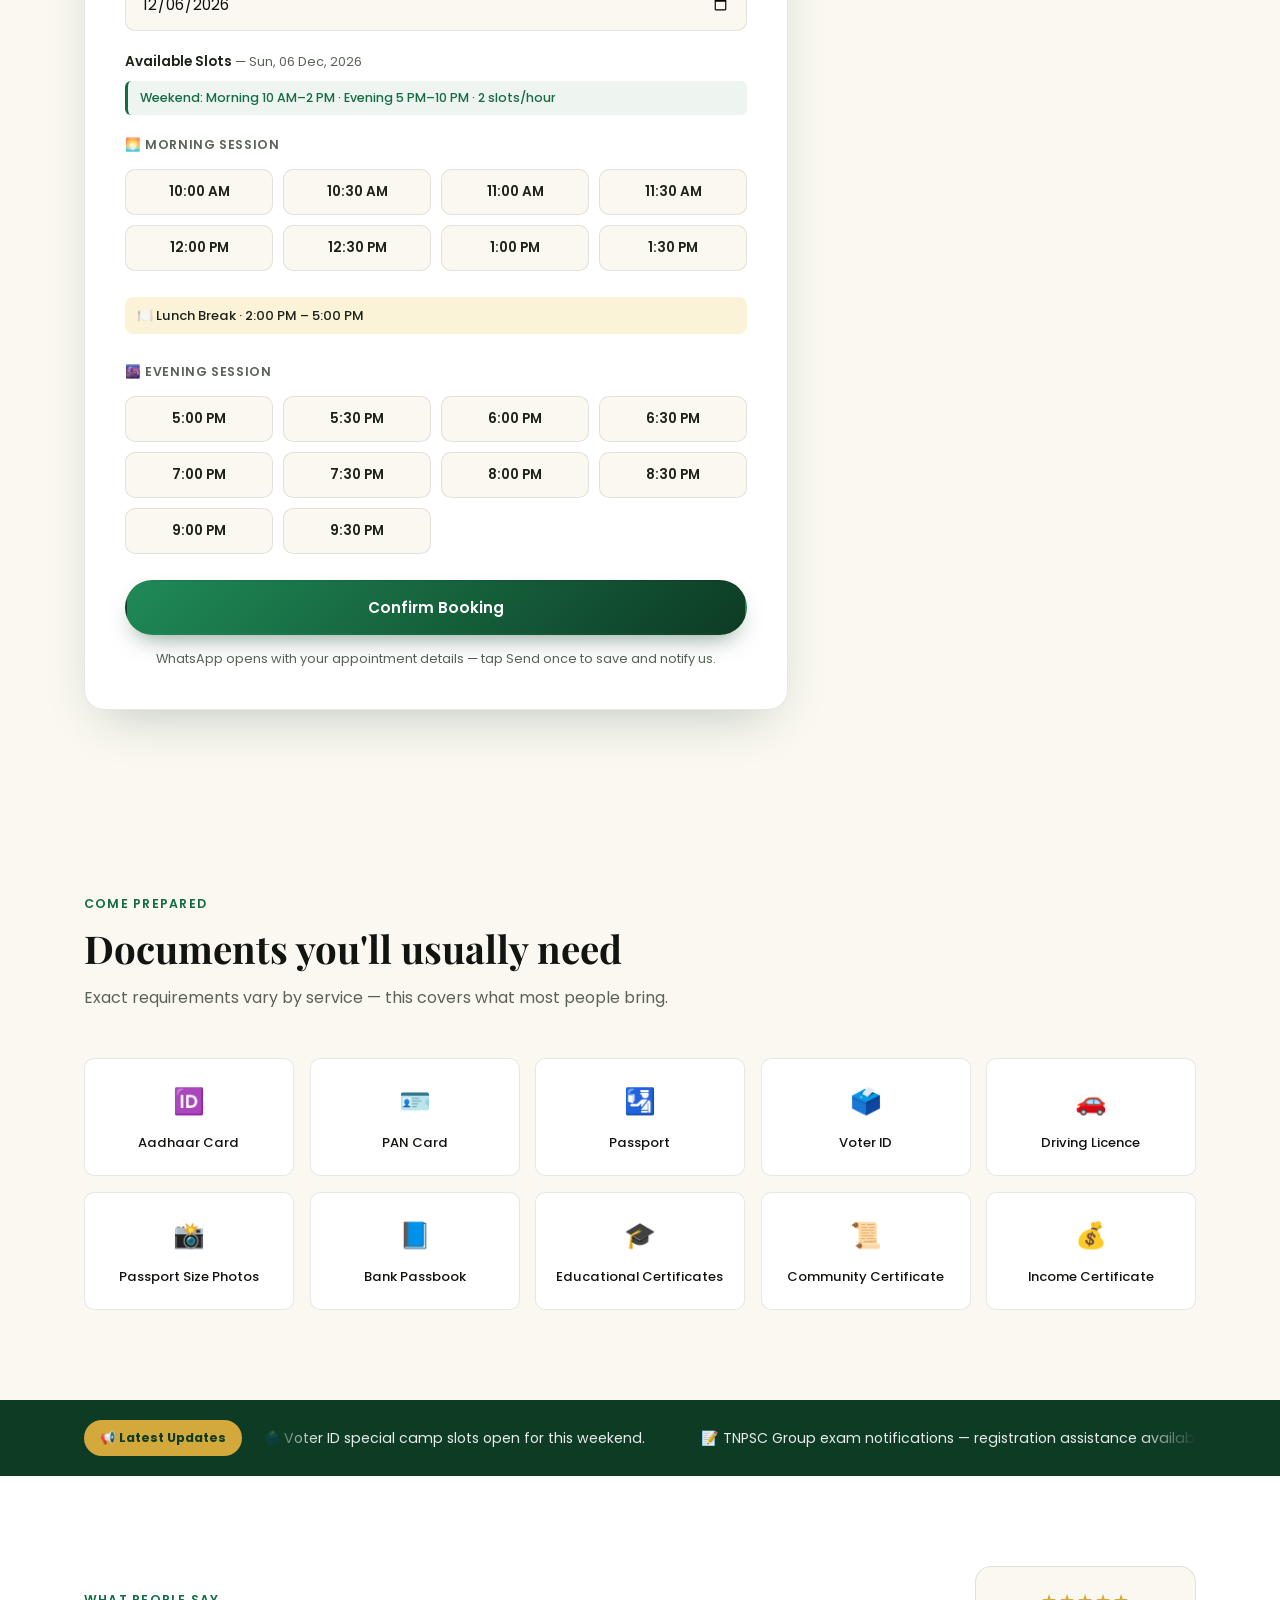
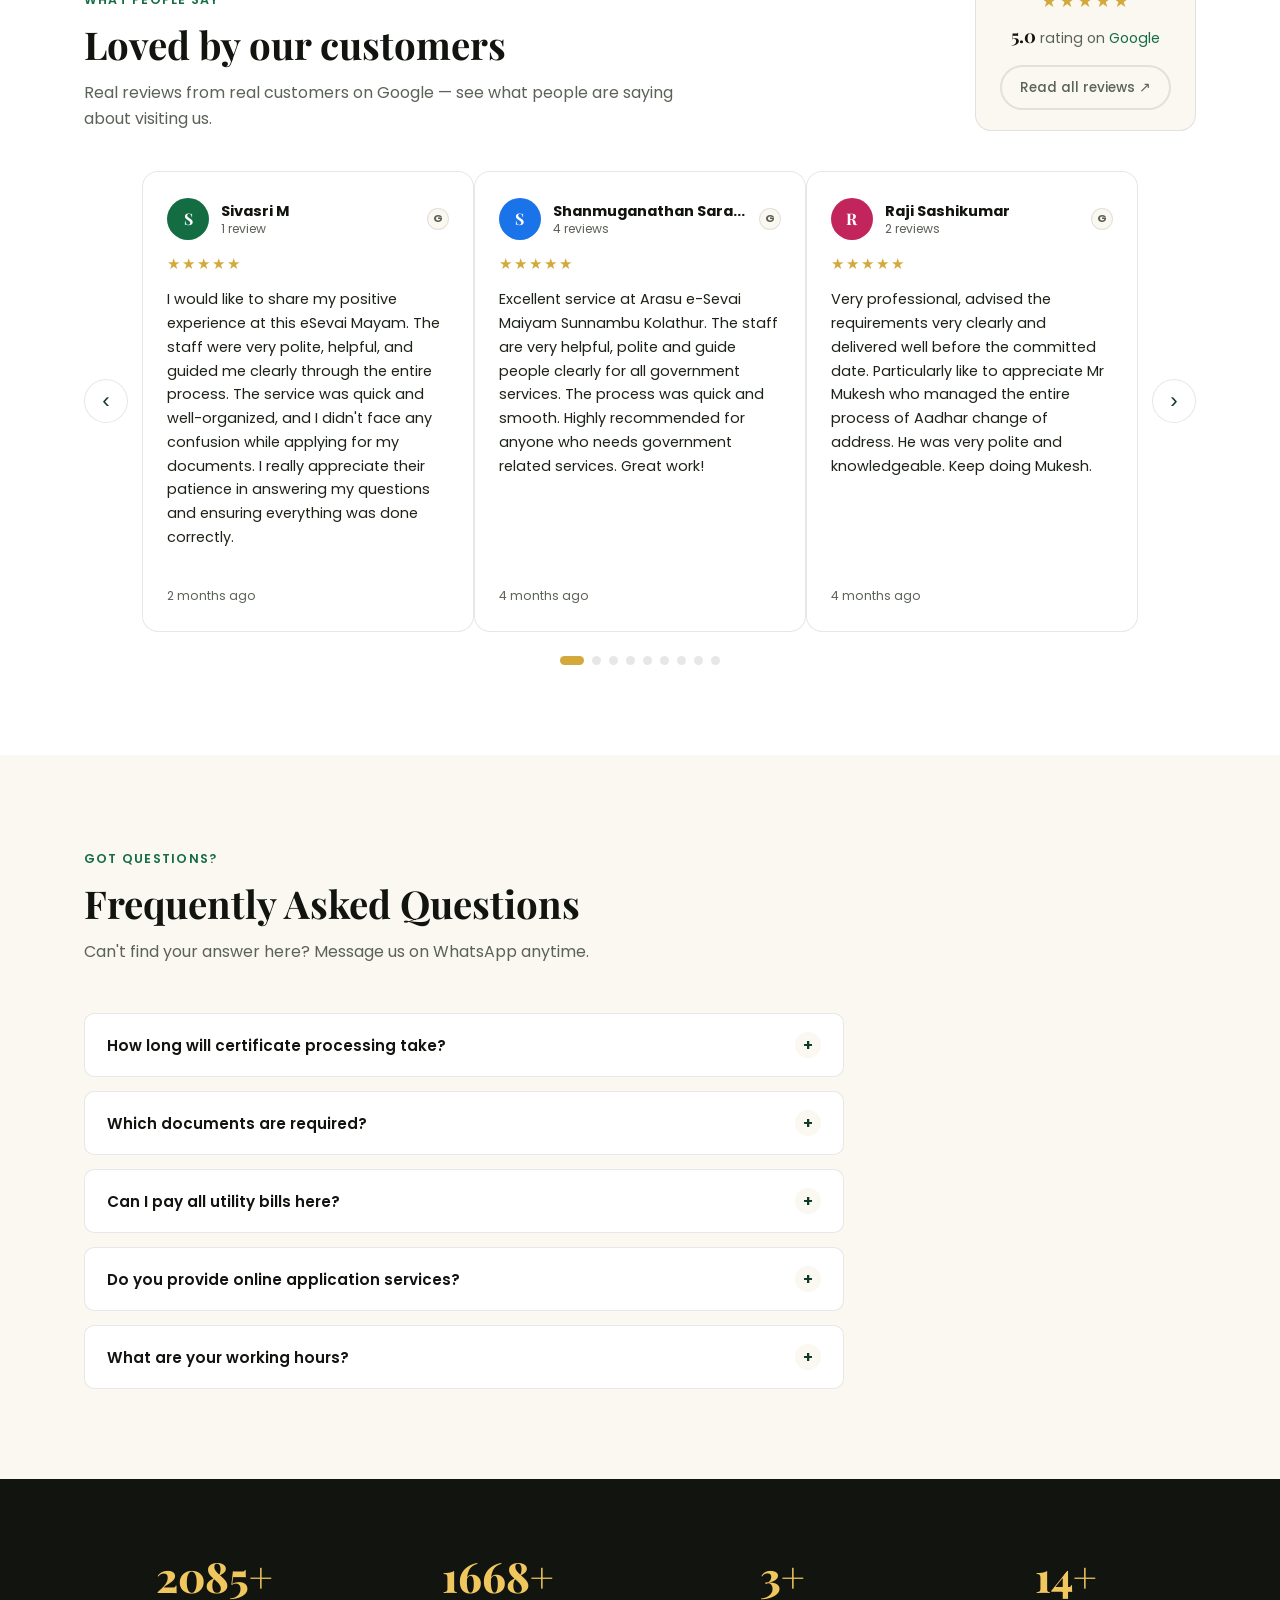
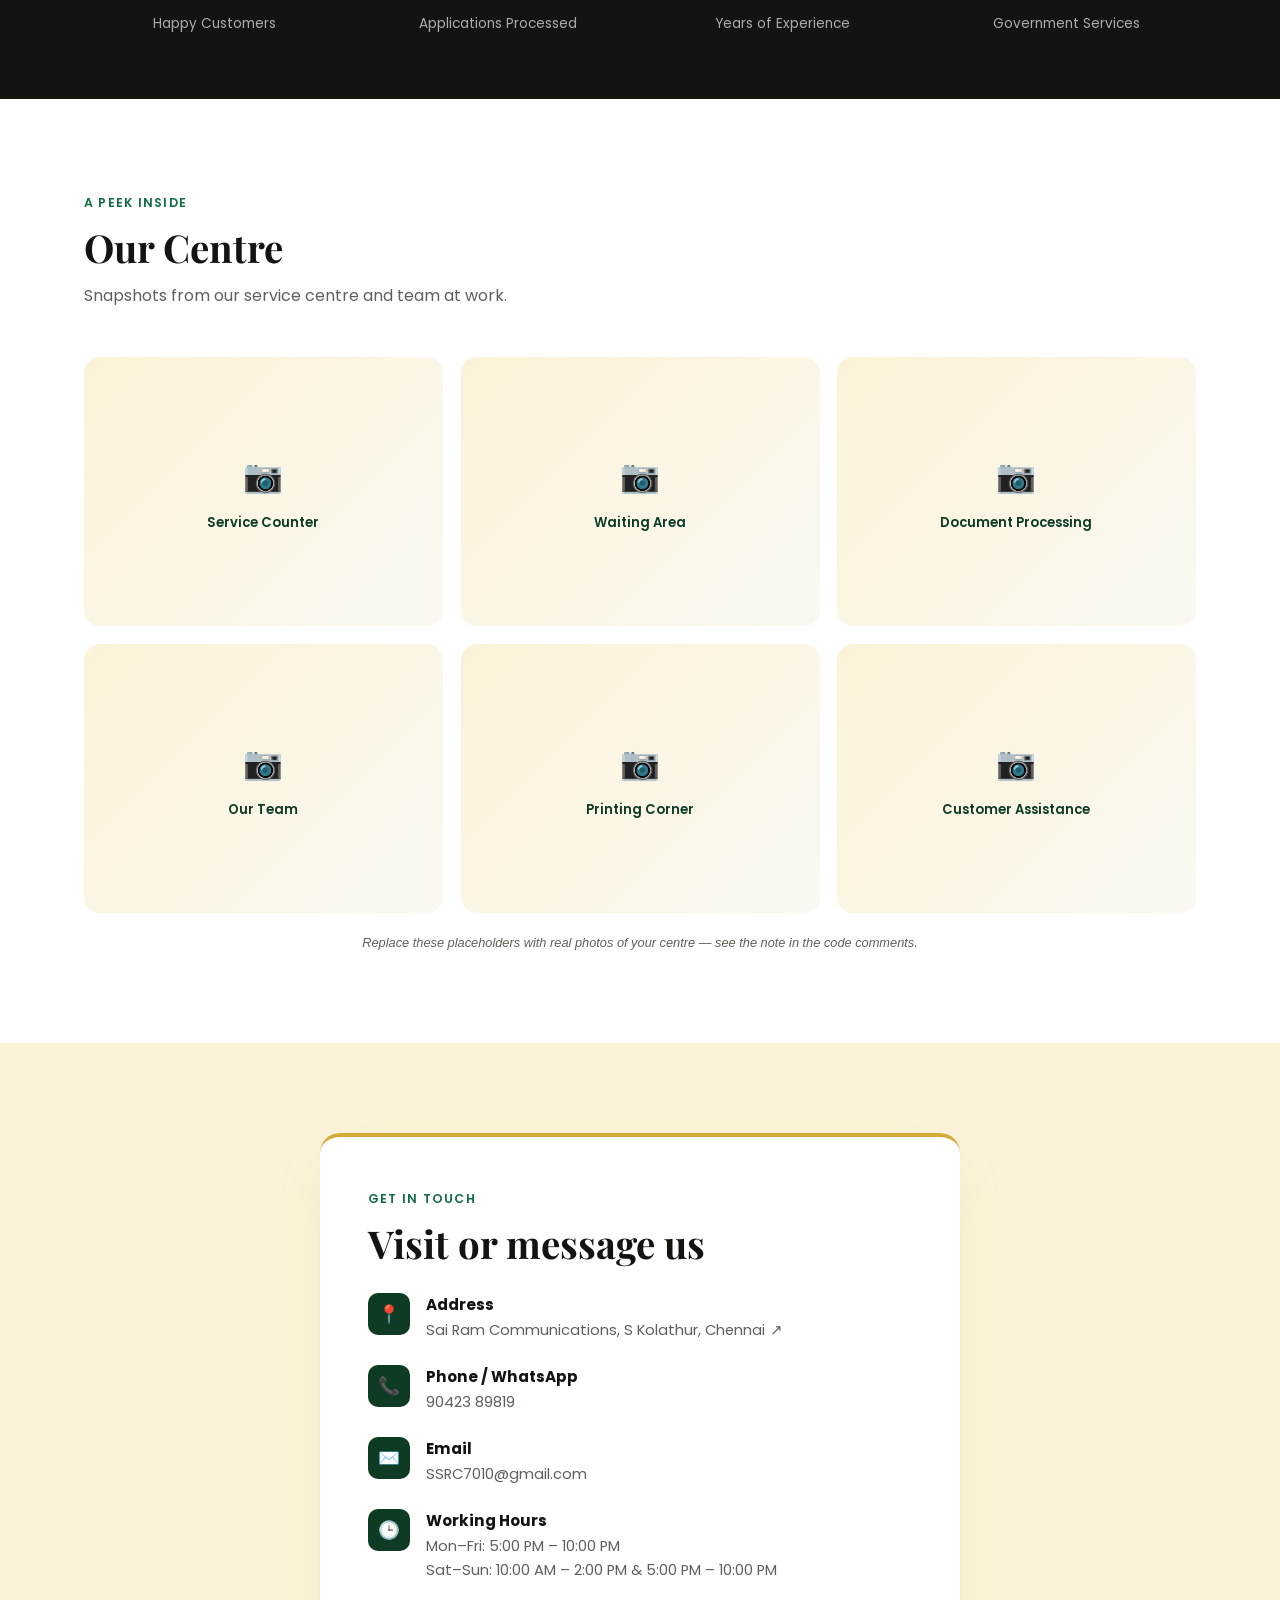
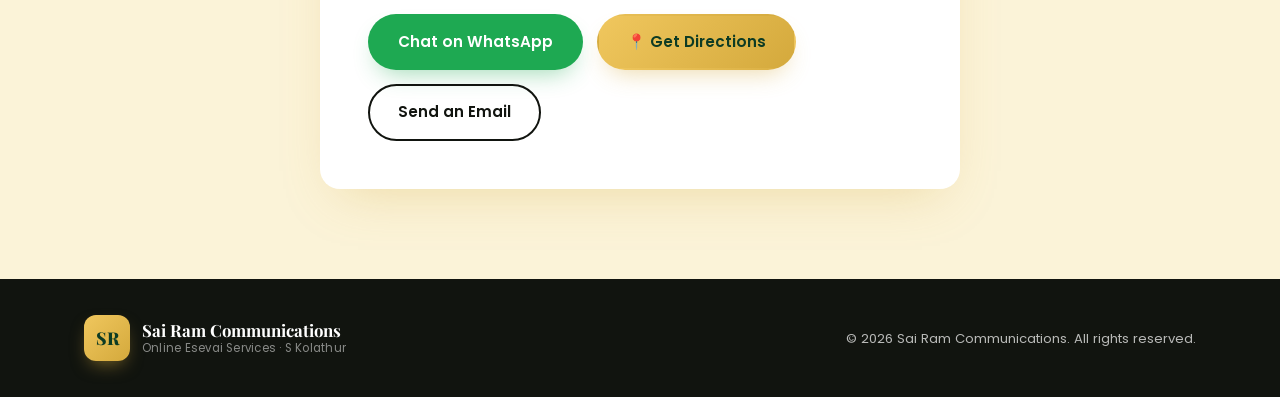
==== commit 0463f6fa: "Change hero title from 'AJAY GAY' to 'Your Documents'" ====
--- a/index.html
+++ b/index.html
@@ -69,7 +69,7 @@
   <div class="container hero-inner">
     <div class="hero-copy">
       <span class="eyebrow anim-slide-up d1">Trusted Esevai Centre · S Kolathur</span>
-      <h1 class="anim-slide-up d2">AJAY GAY<br><span class="highlight">Done Right.</span></h1>
+      <h1 class="anim-slide-up d2">Your Documents<br><span class="highlight">Done Right.</span></h1>
       <p class="hero-sub anim-slide-up d3">PAN Card, Voter ID, Community, Income, OBC Certificates and more — visit us in person or upload your documents and apply from home.</p>
       <div class="hero-actions anim-slide-up d4">
         <a href="#booking" class="btn btn-primary">📅 Book Offline Visit</a>
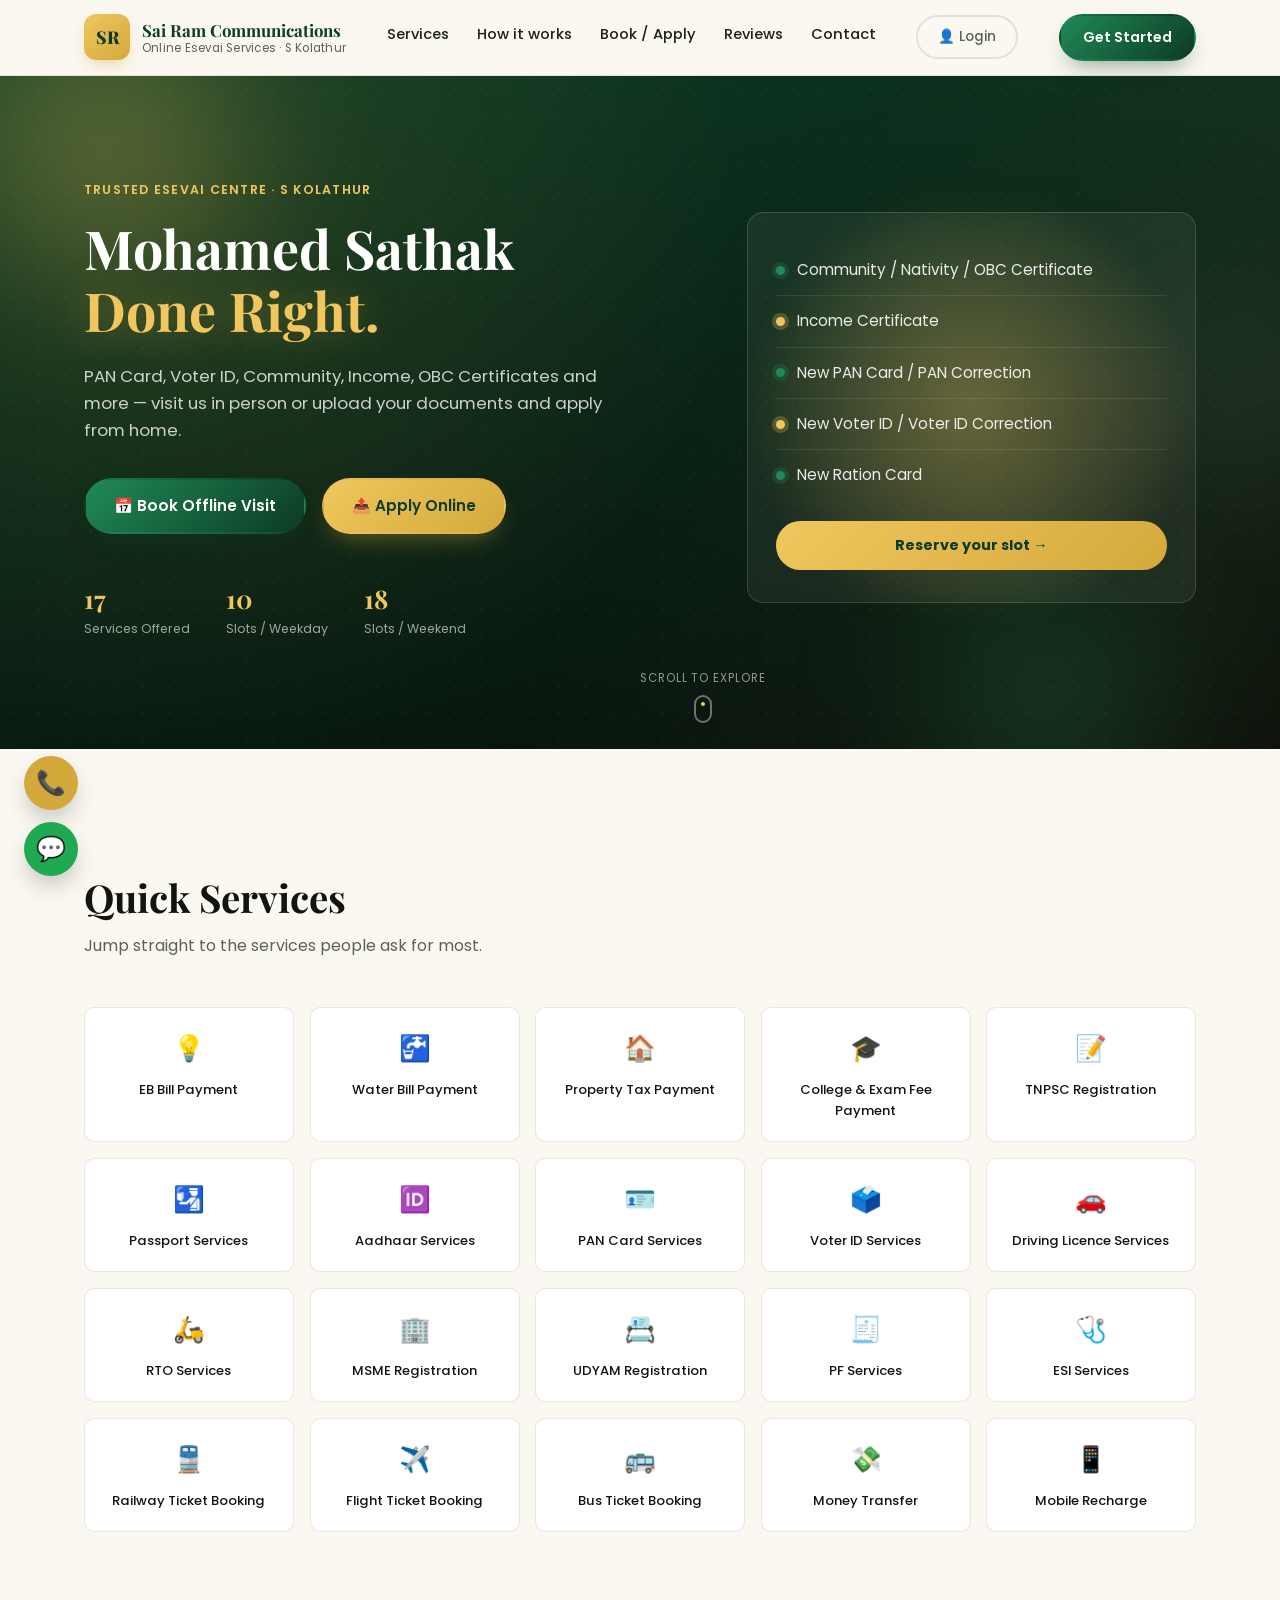
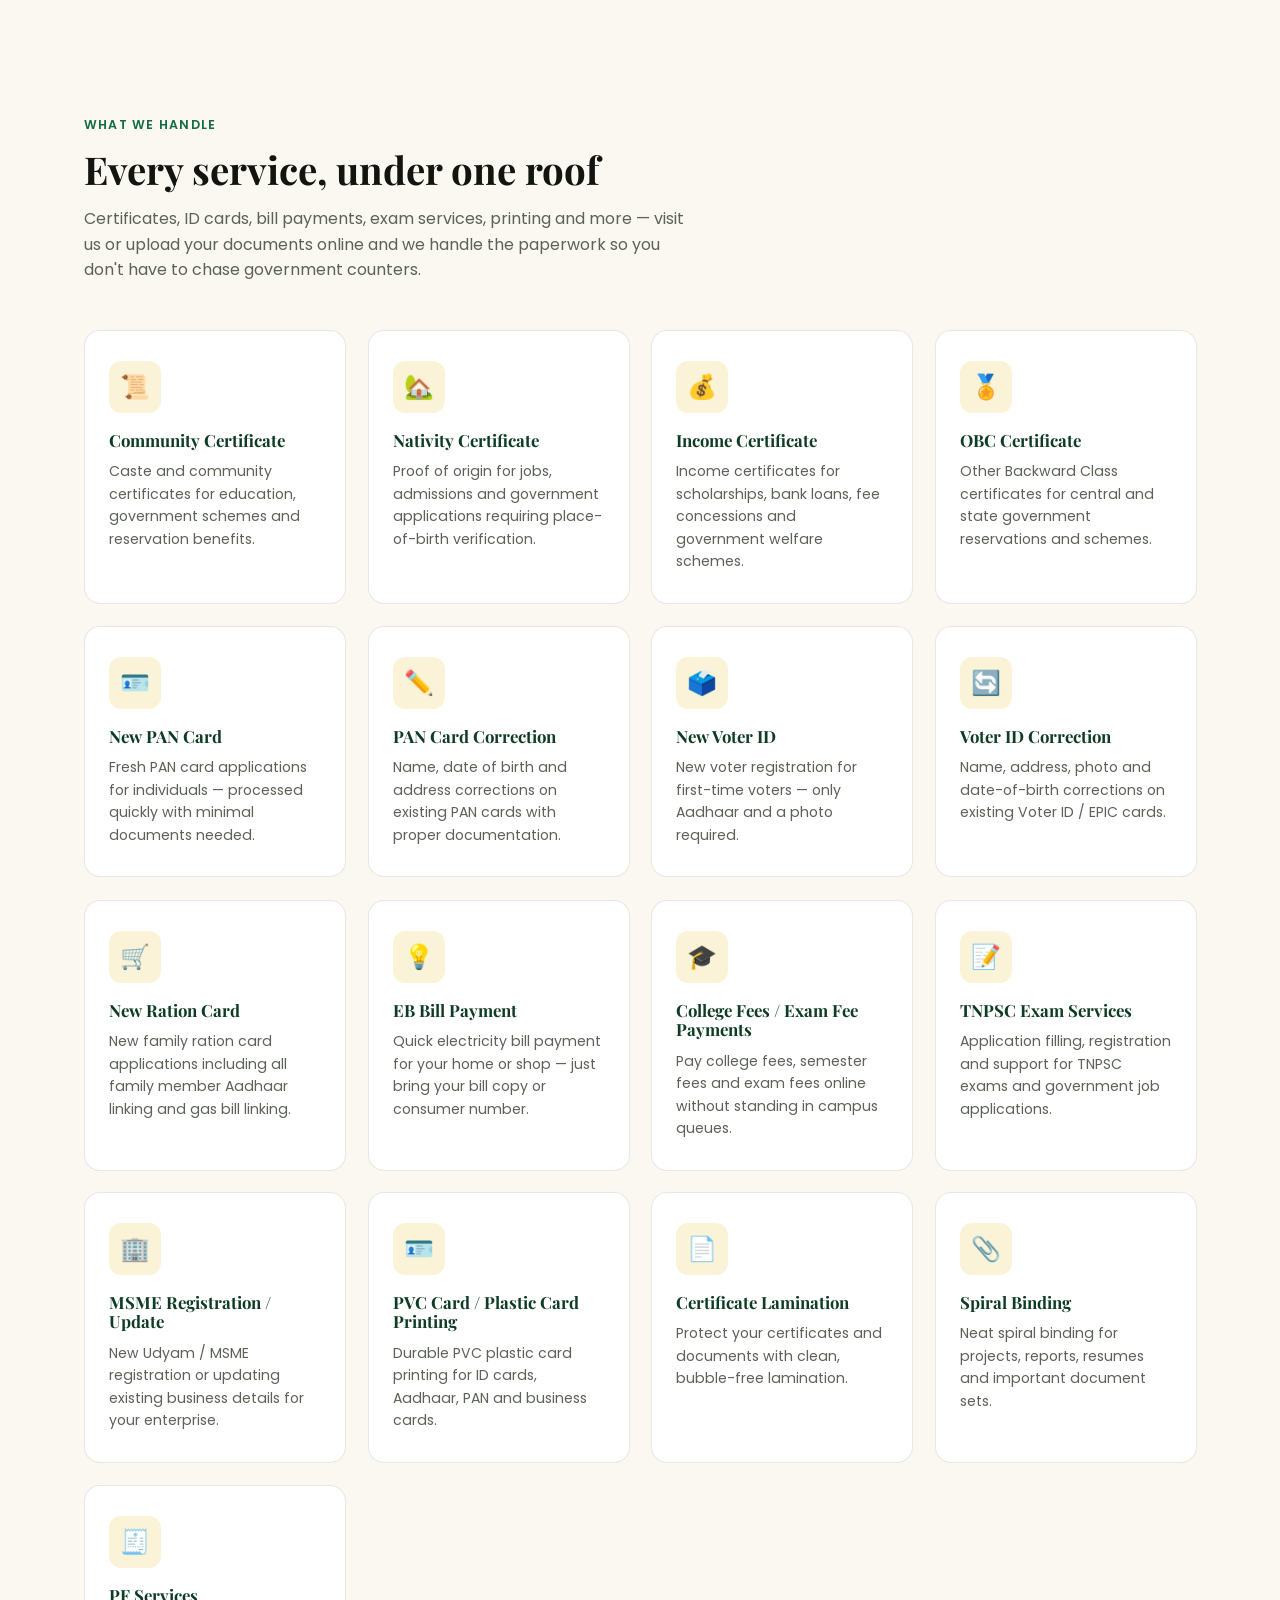
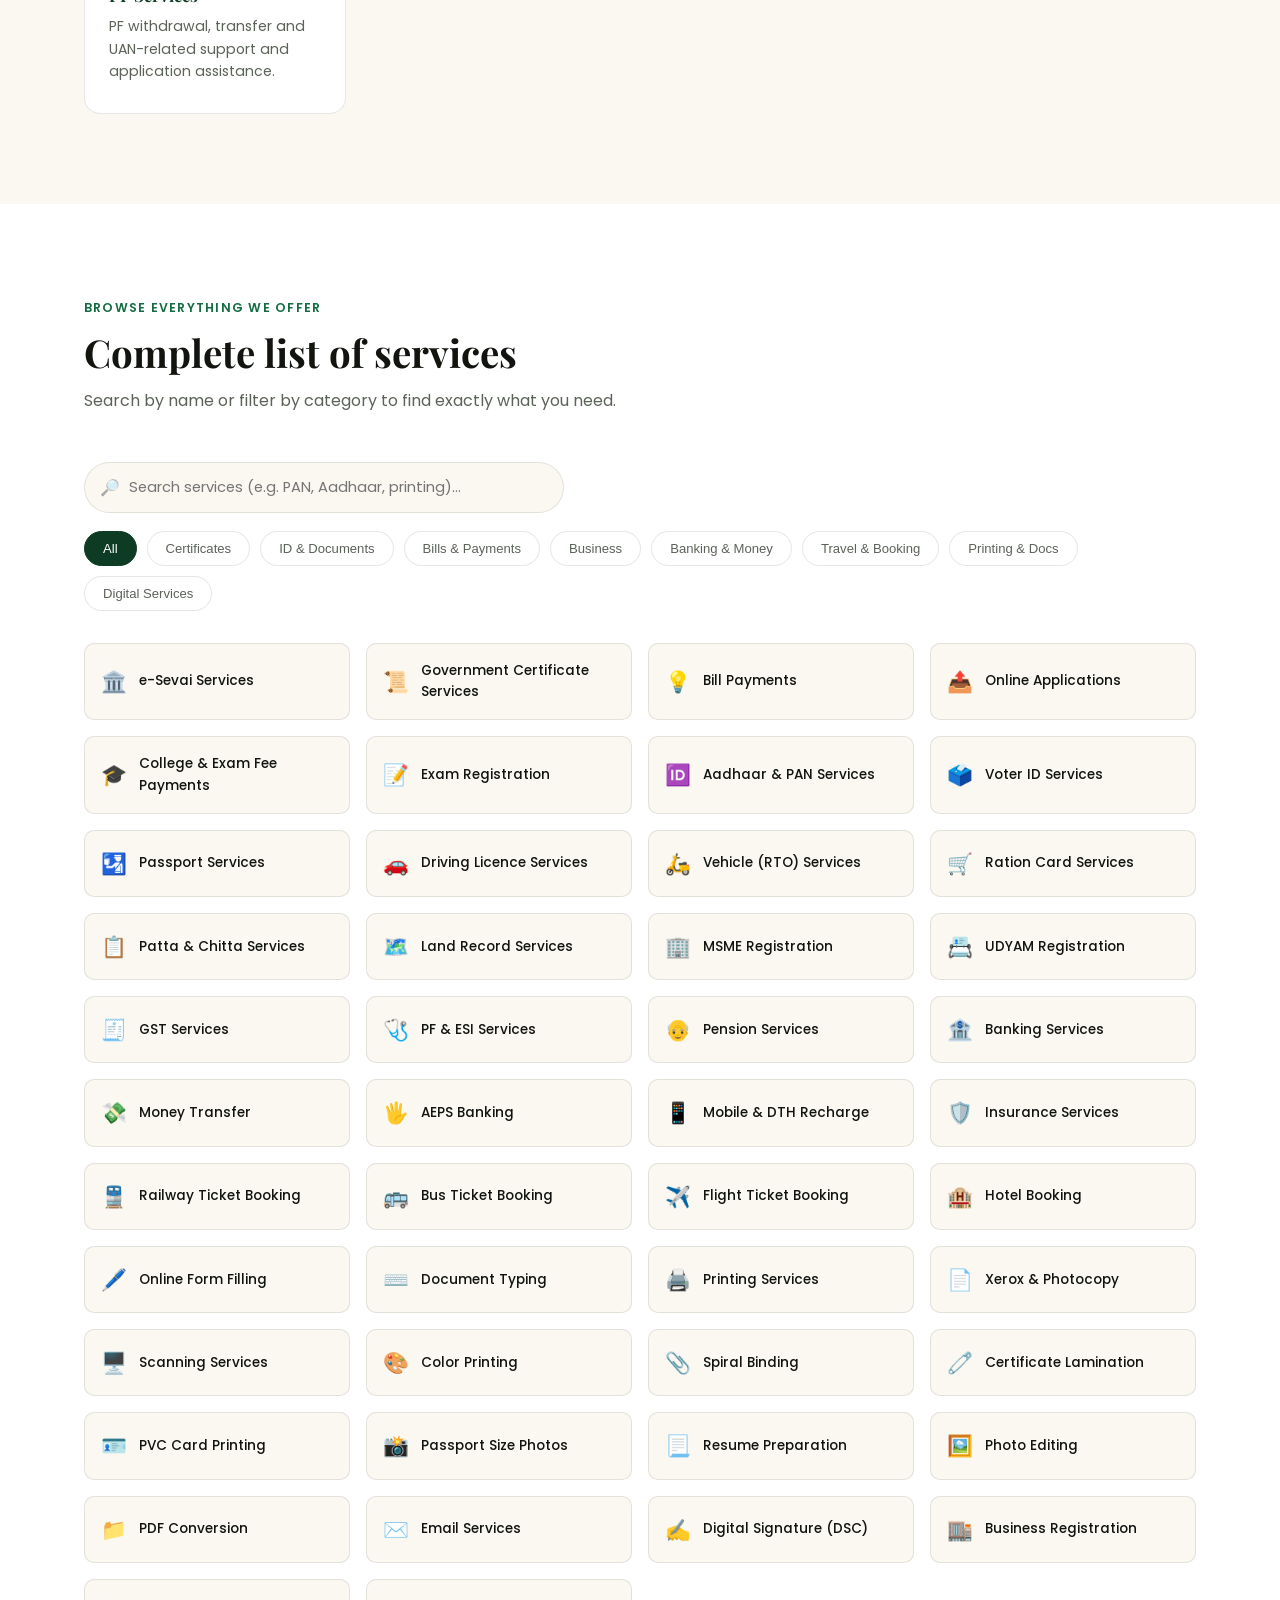
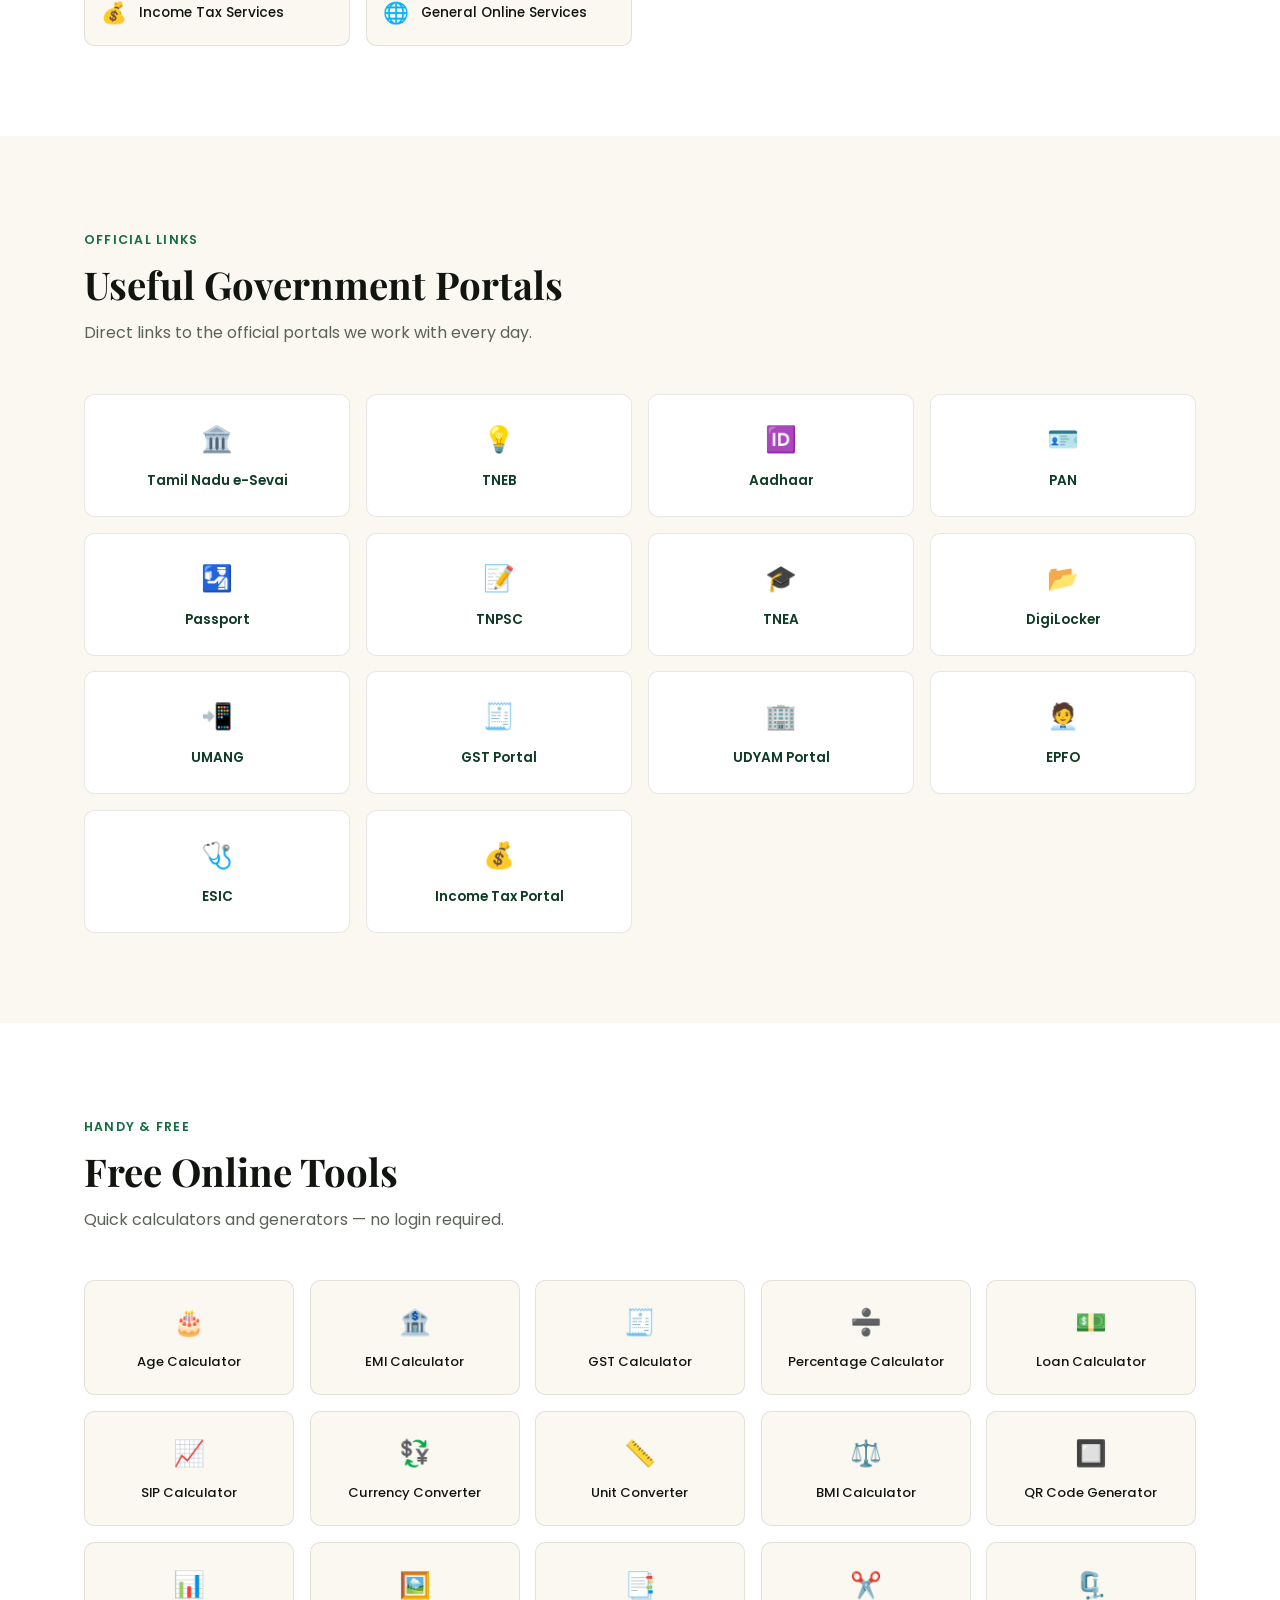
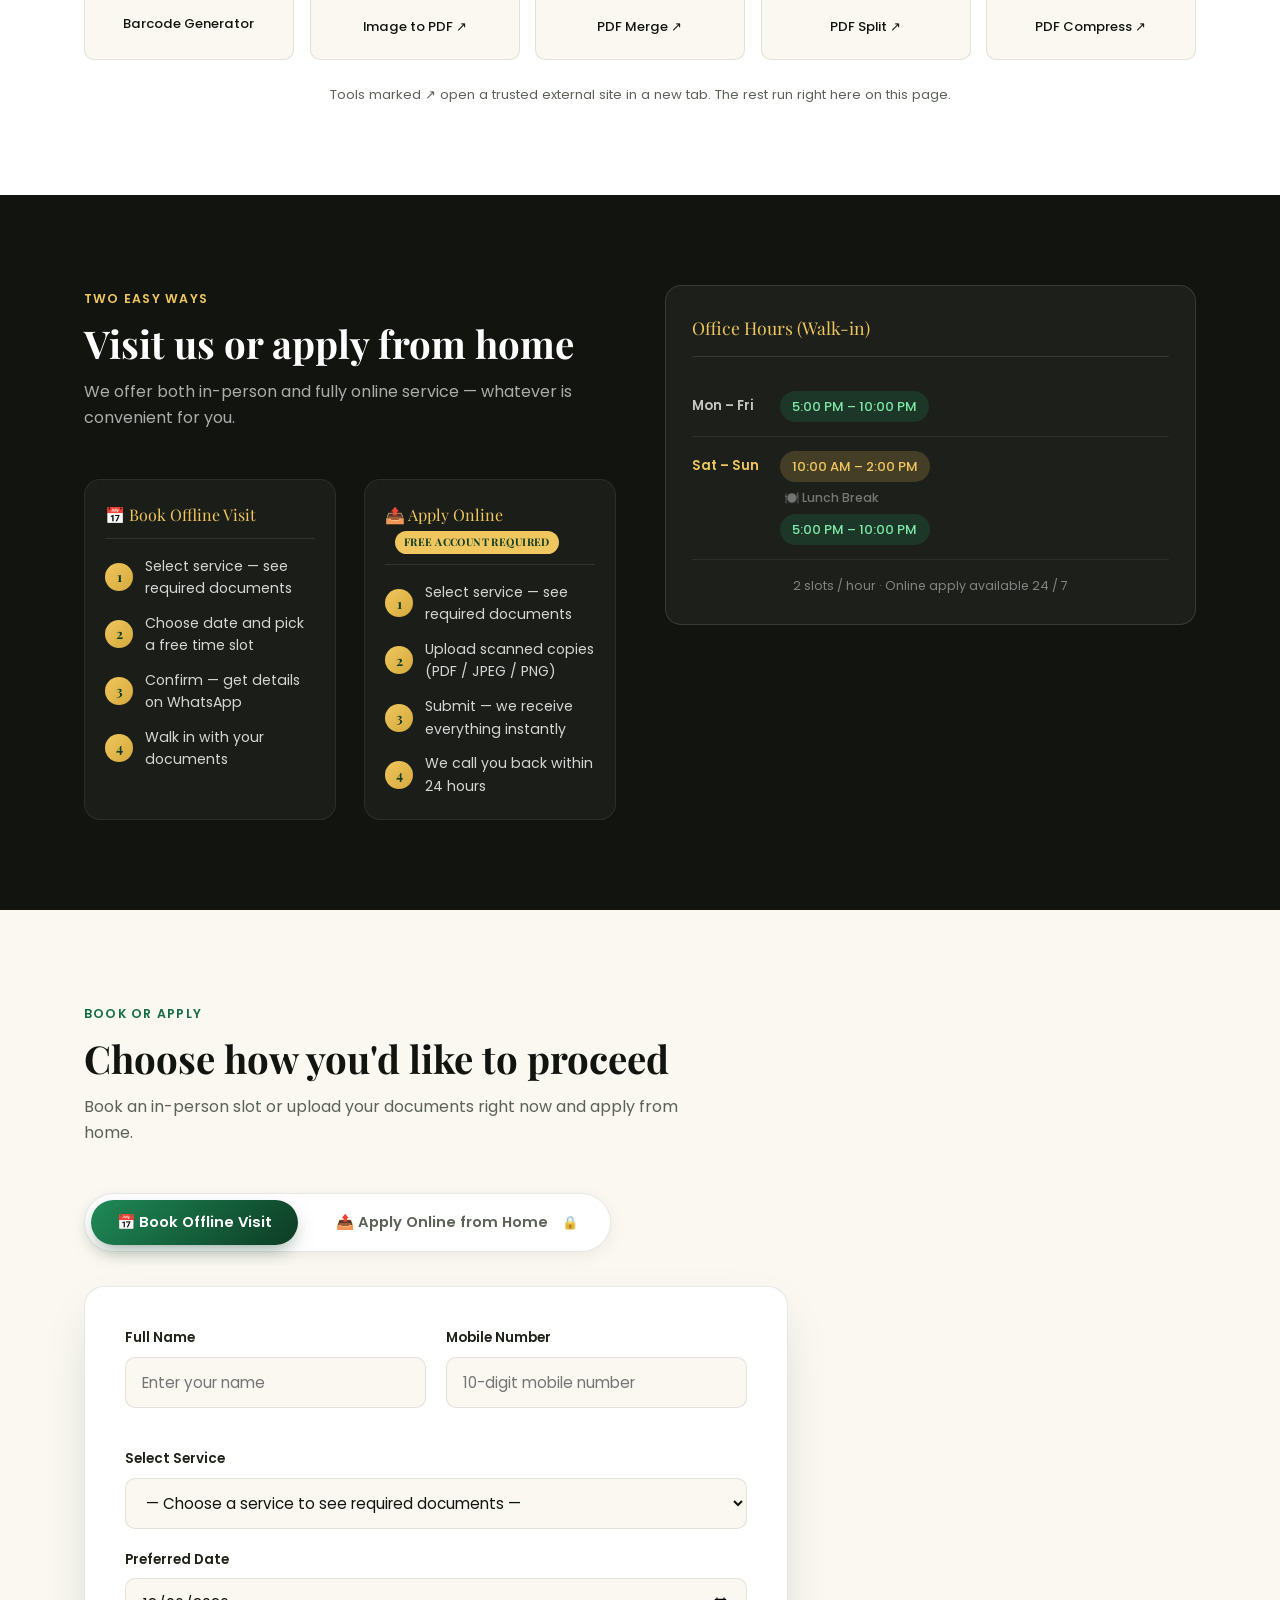
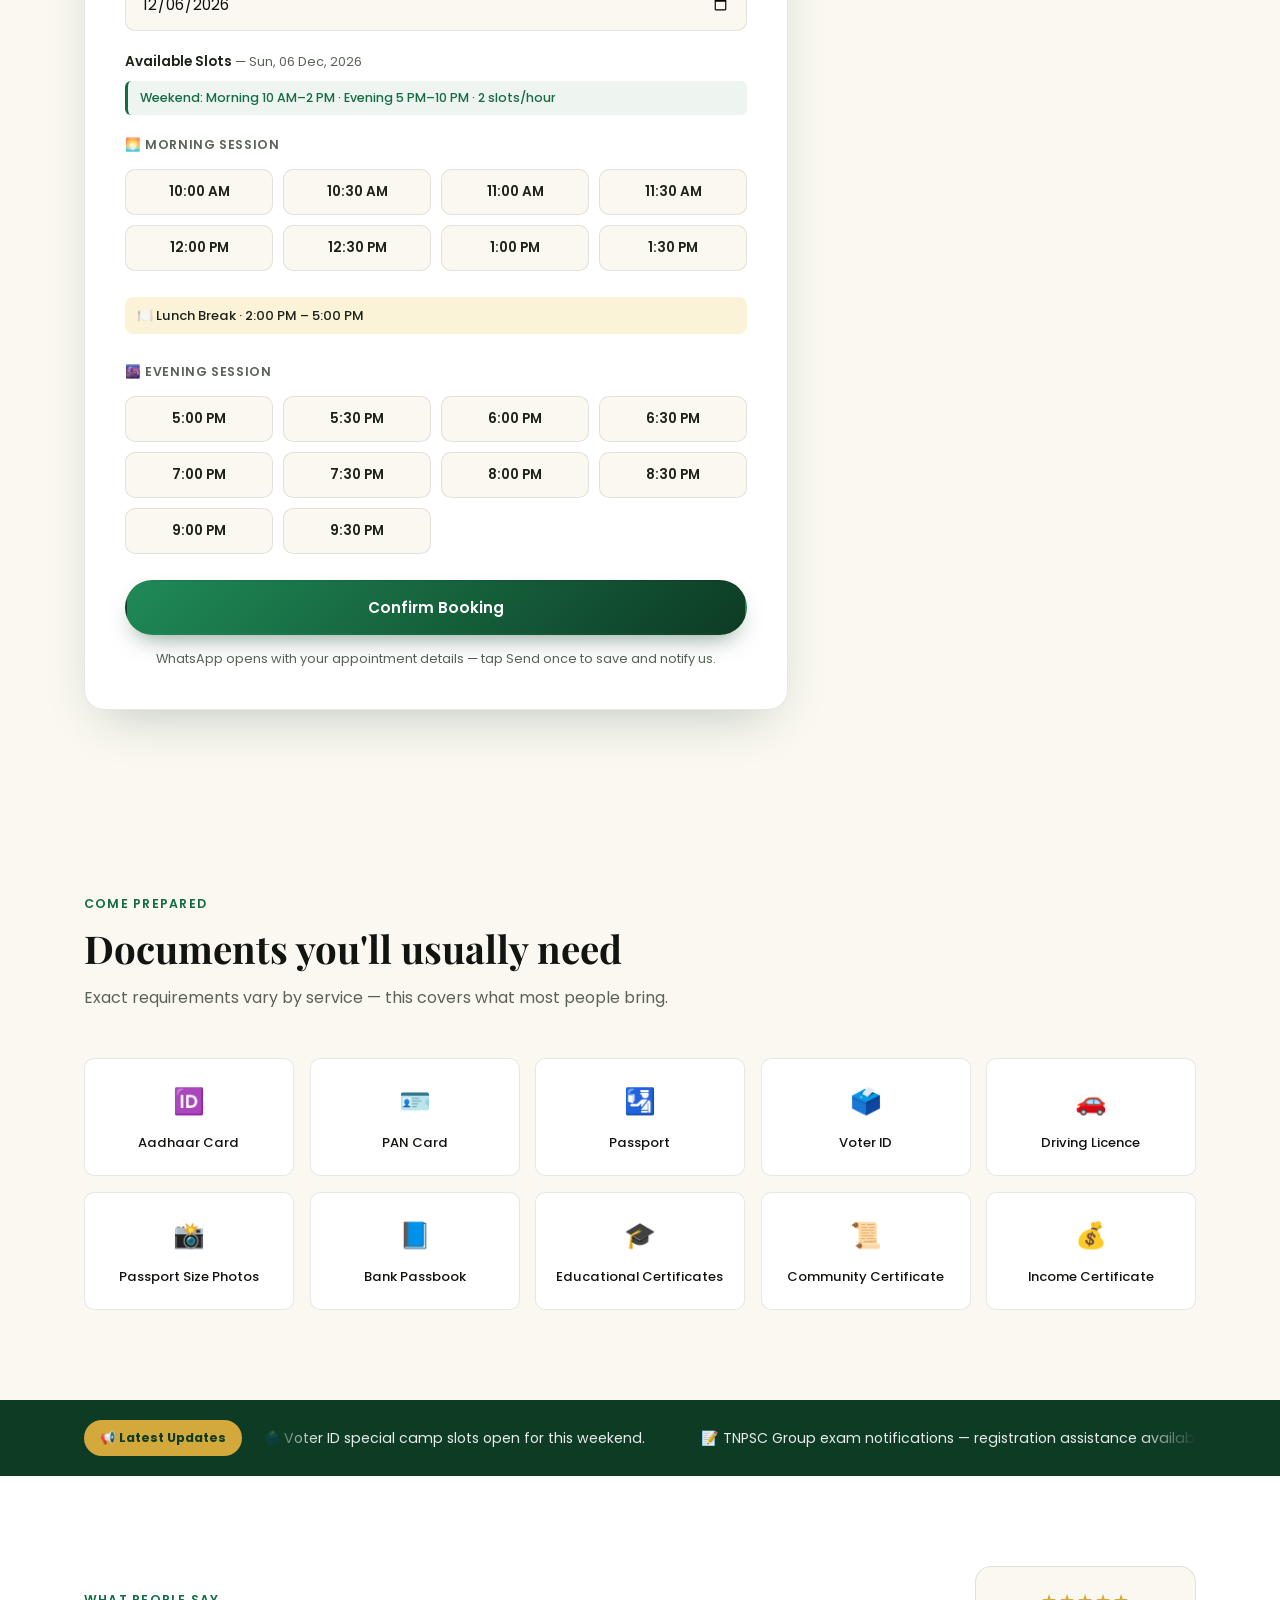
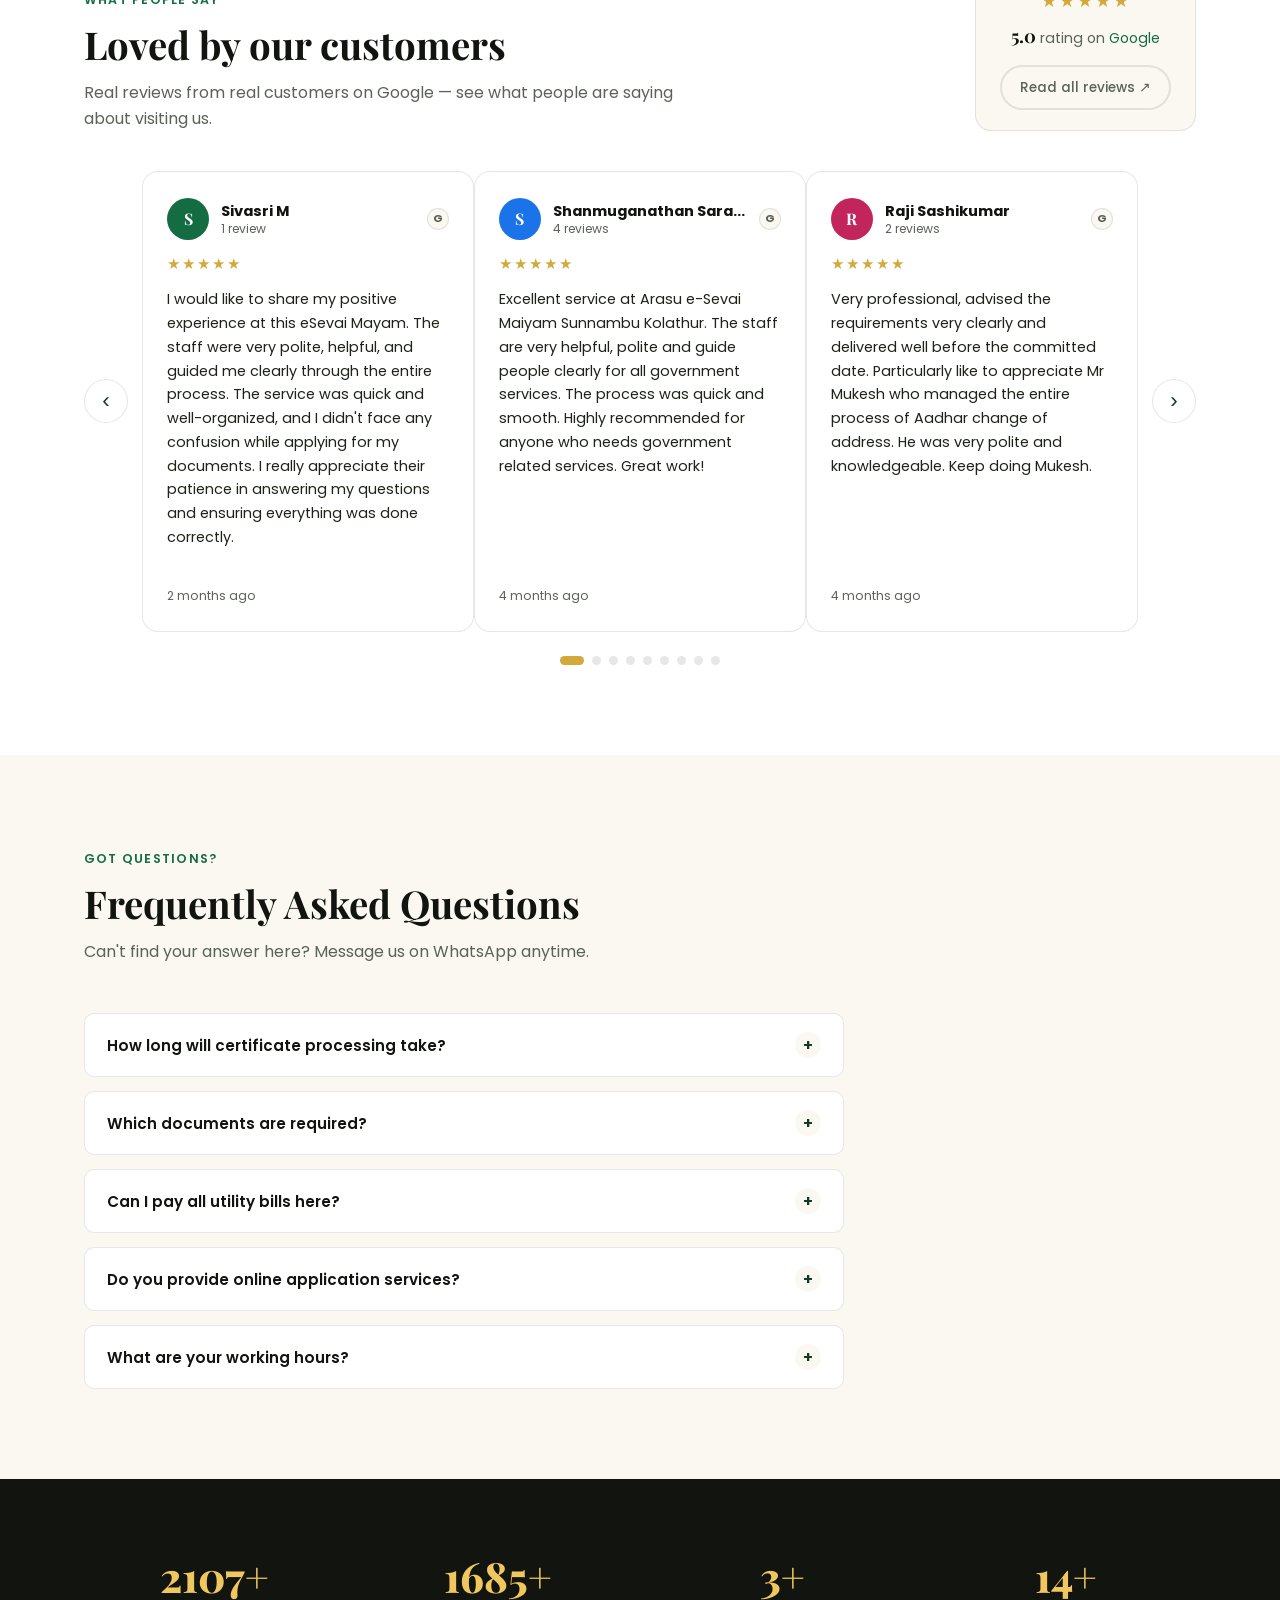
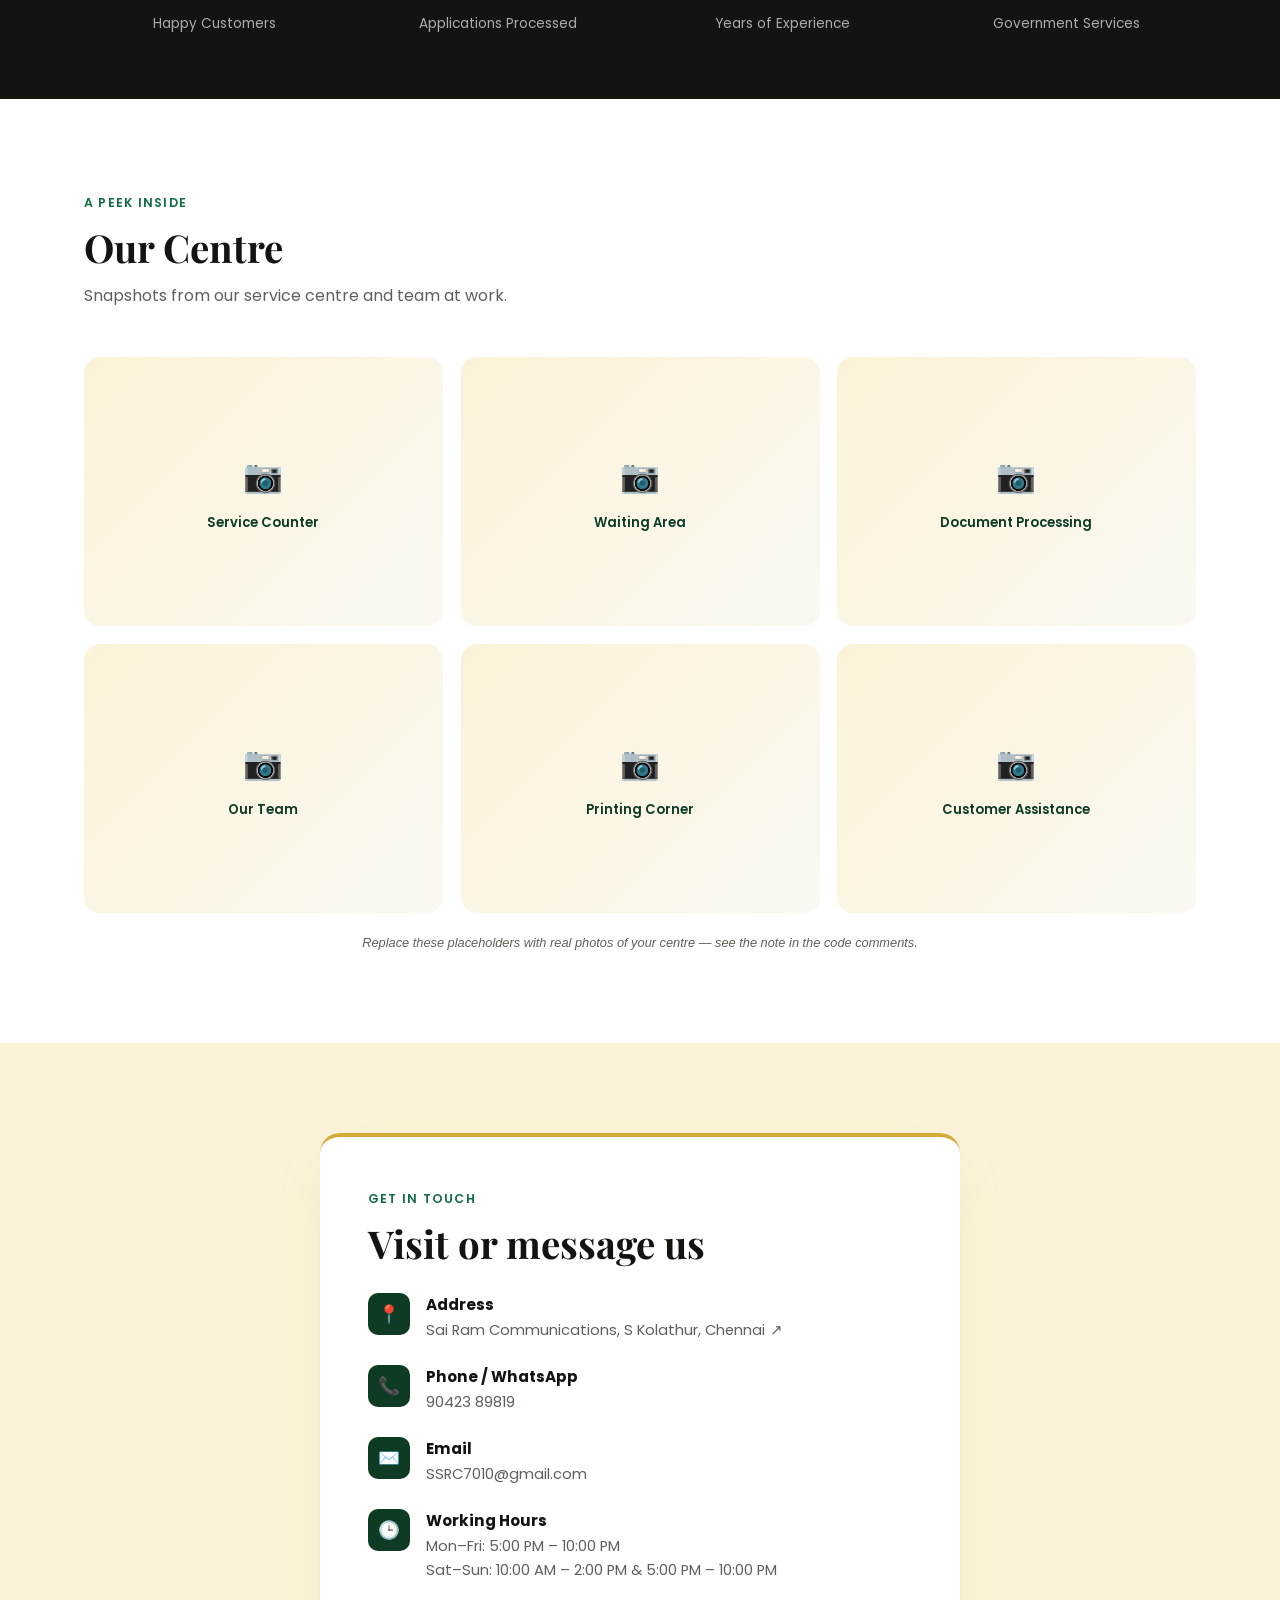
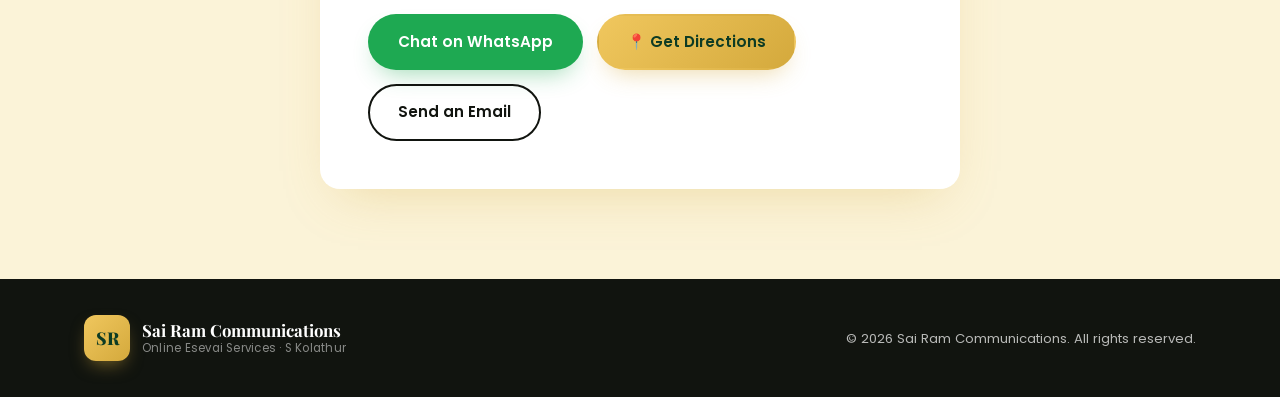
==== commit 4d553b3d: "Update index.html" ====
--- a/index.html
+++ b/index.html
@@ -69,7 +69,7 @@
   <div class="container hero-inner">
     <div class="hero-copy">
       <span class="eyebrow anim-slide-up d1">Trusted Esevai Centre · S Kolathur</span>
-      <h1 class="anim-slide-up d2">Your Documents<br><span class="highlight">Done Right.</span></h1>
+      <h1 class="anim-slide-up d2">Mohamed Sathak<br><span class="highlight">Done Right.</span></h1>
       <p class="hero-sub anim-slide-up d3">PAN Card, Voter ID, Community, Income, OBC Certificates and more — visit us in person or upload your documents and apply from home.</p>
       <div class="hero-actions anim-slide-up d4">
         <a href="#booking" class="btn btn-primary">📅 Book Offline Visit</a>
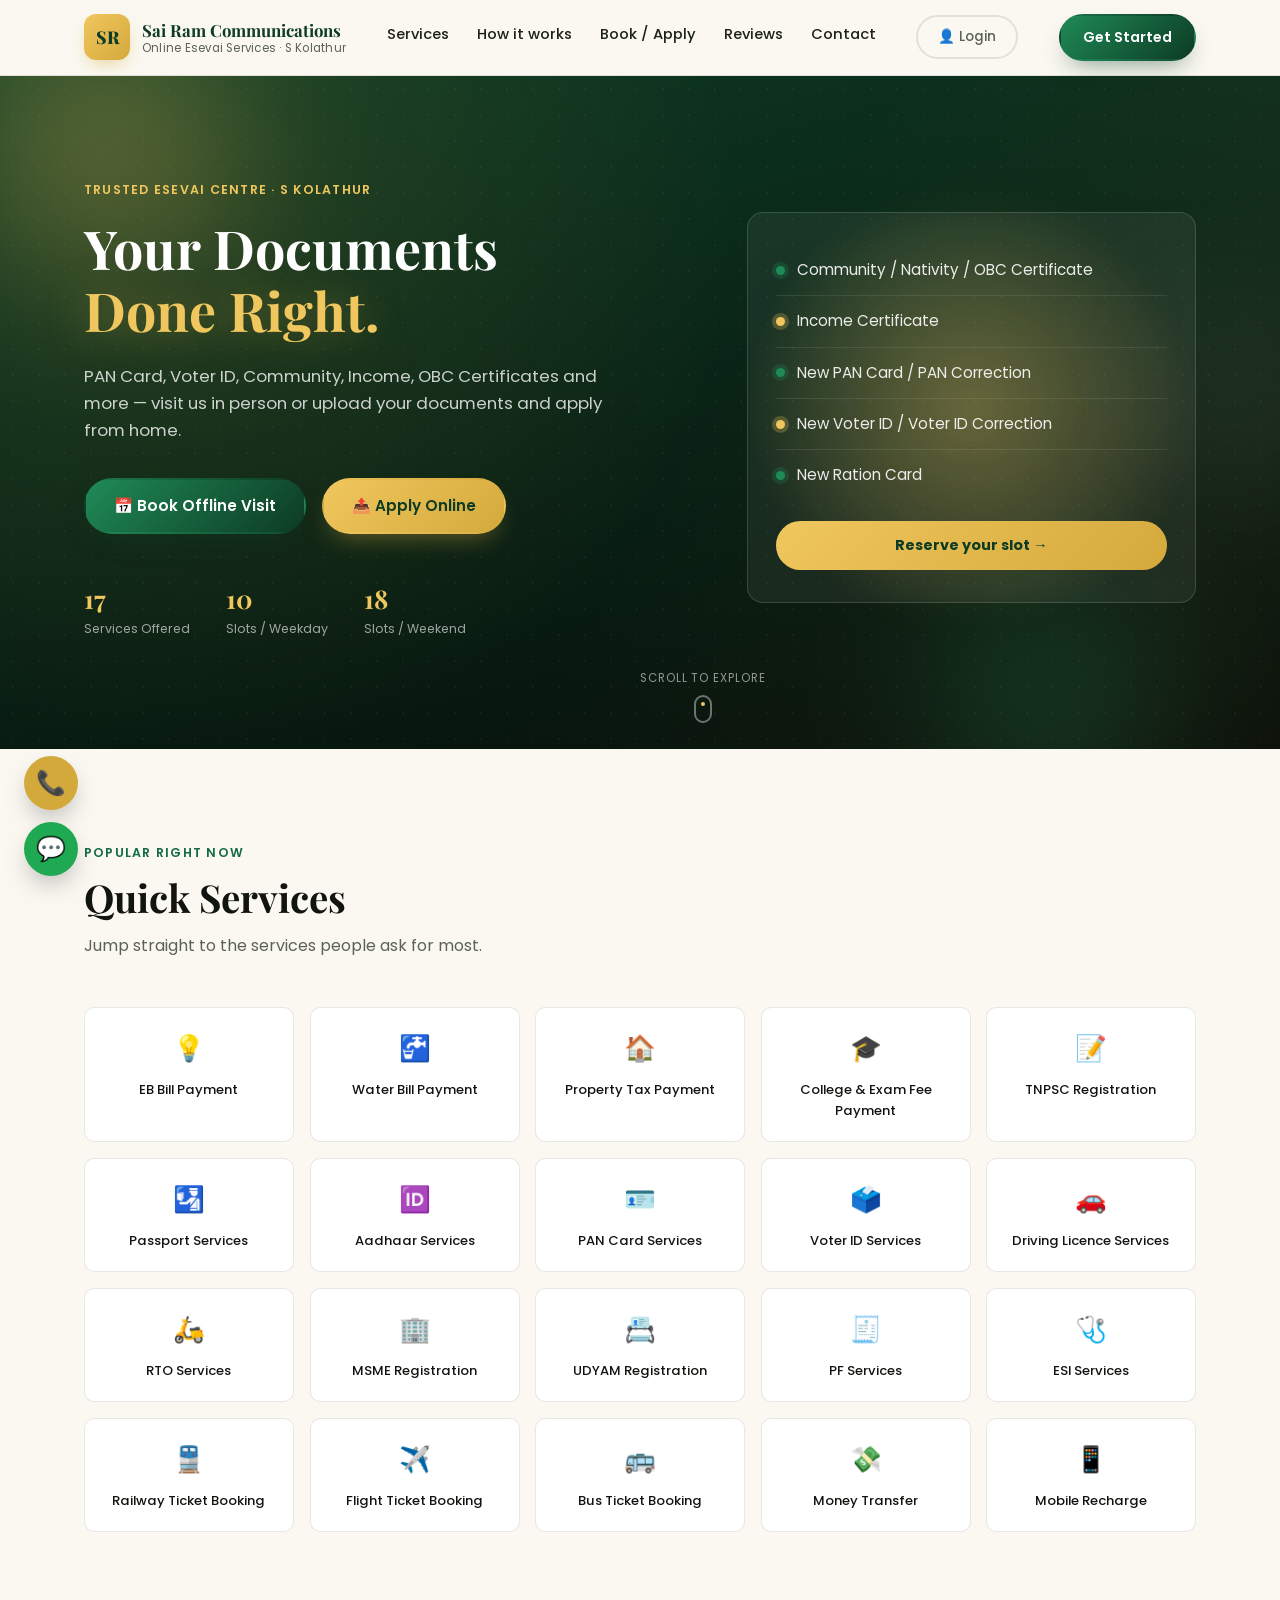
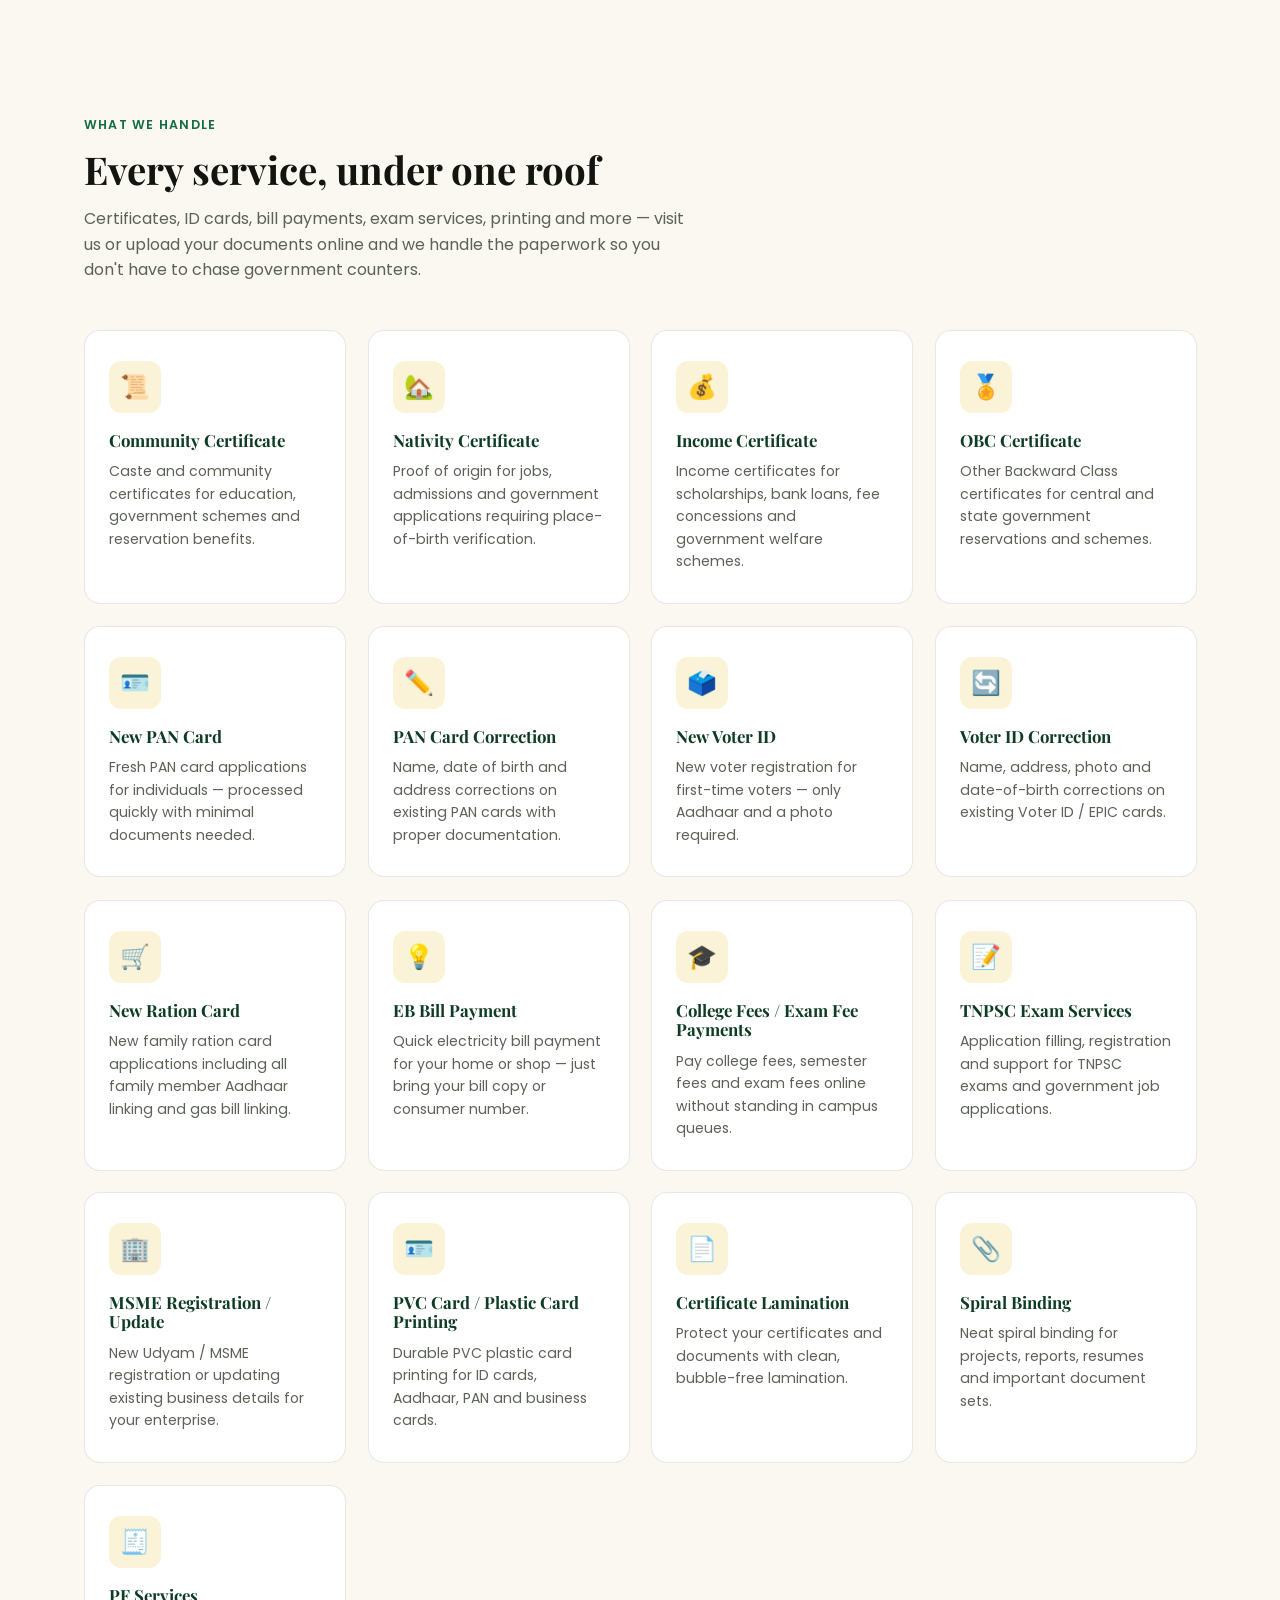
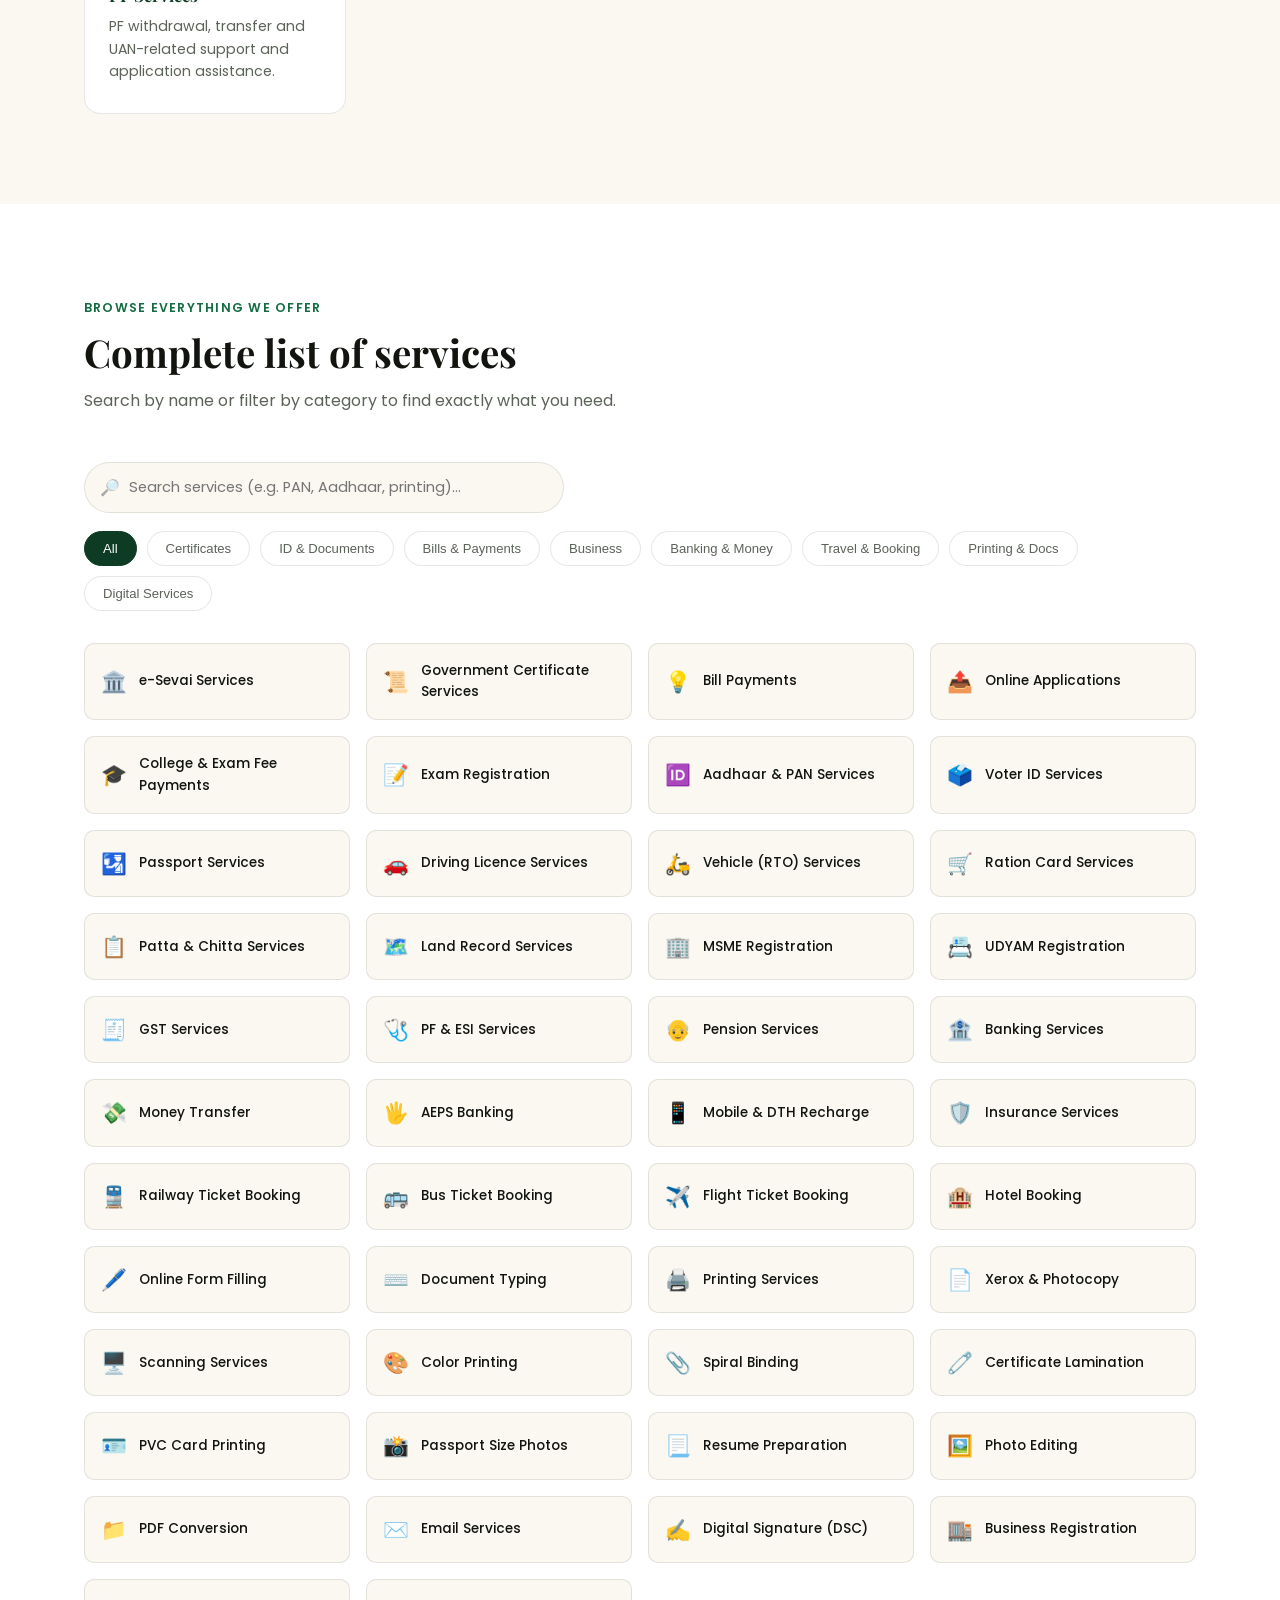
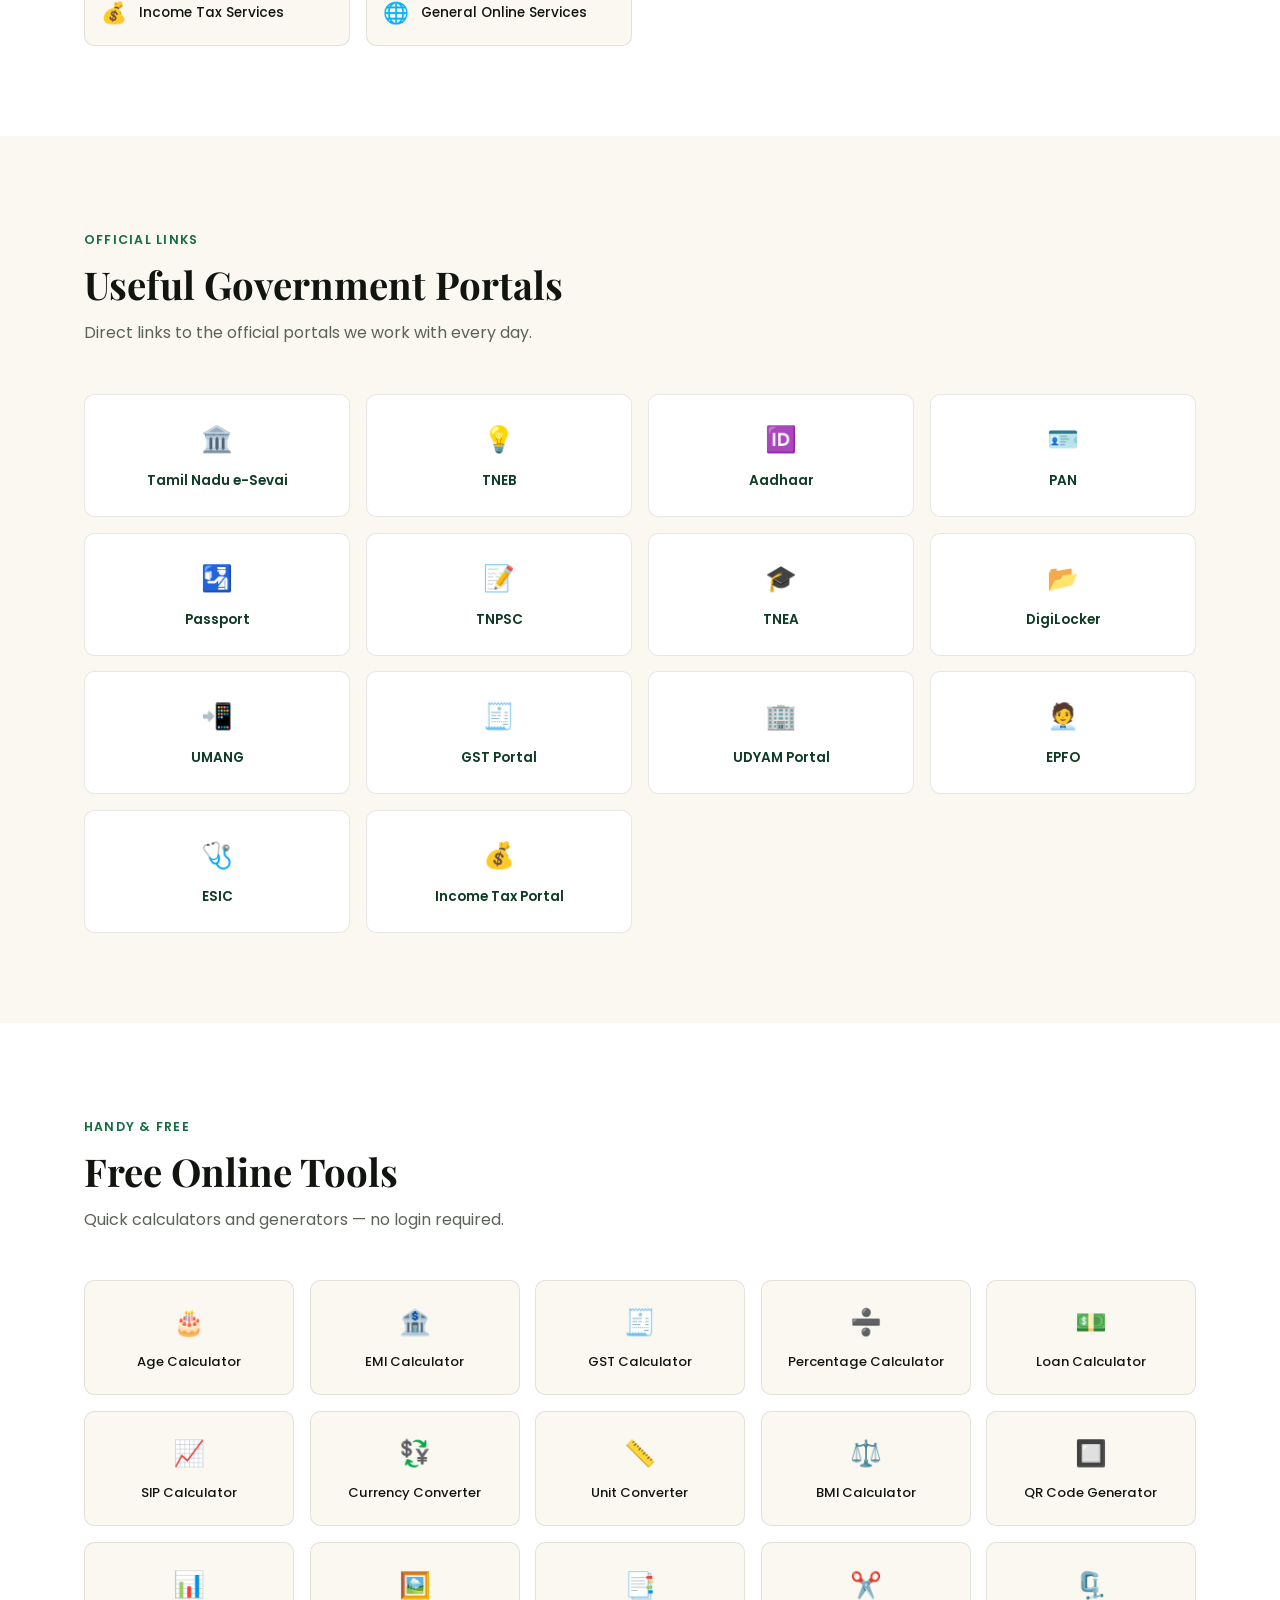
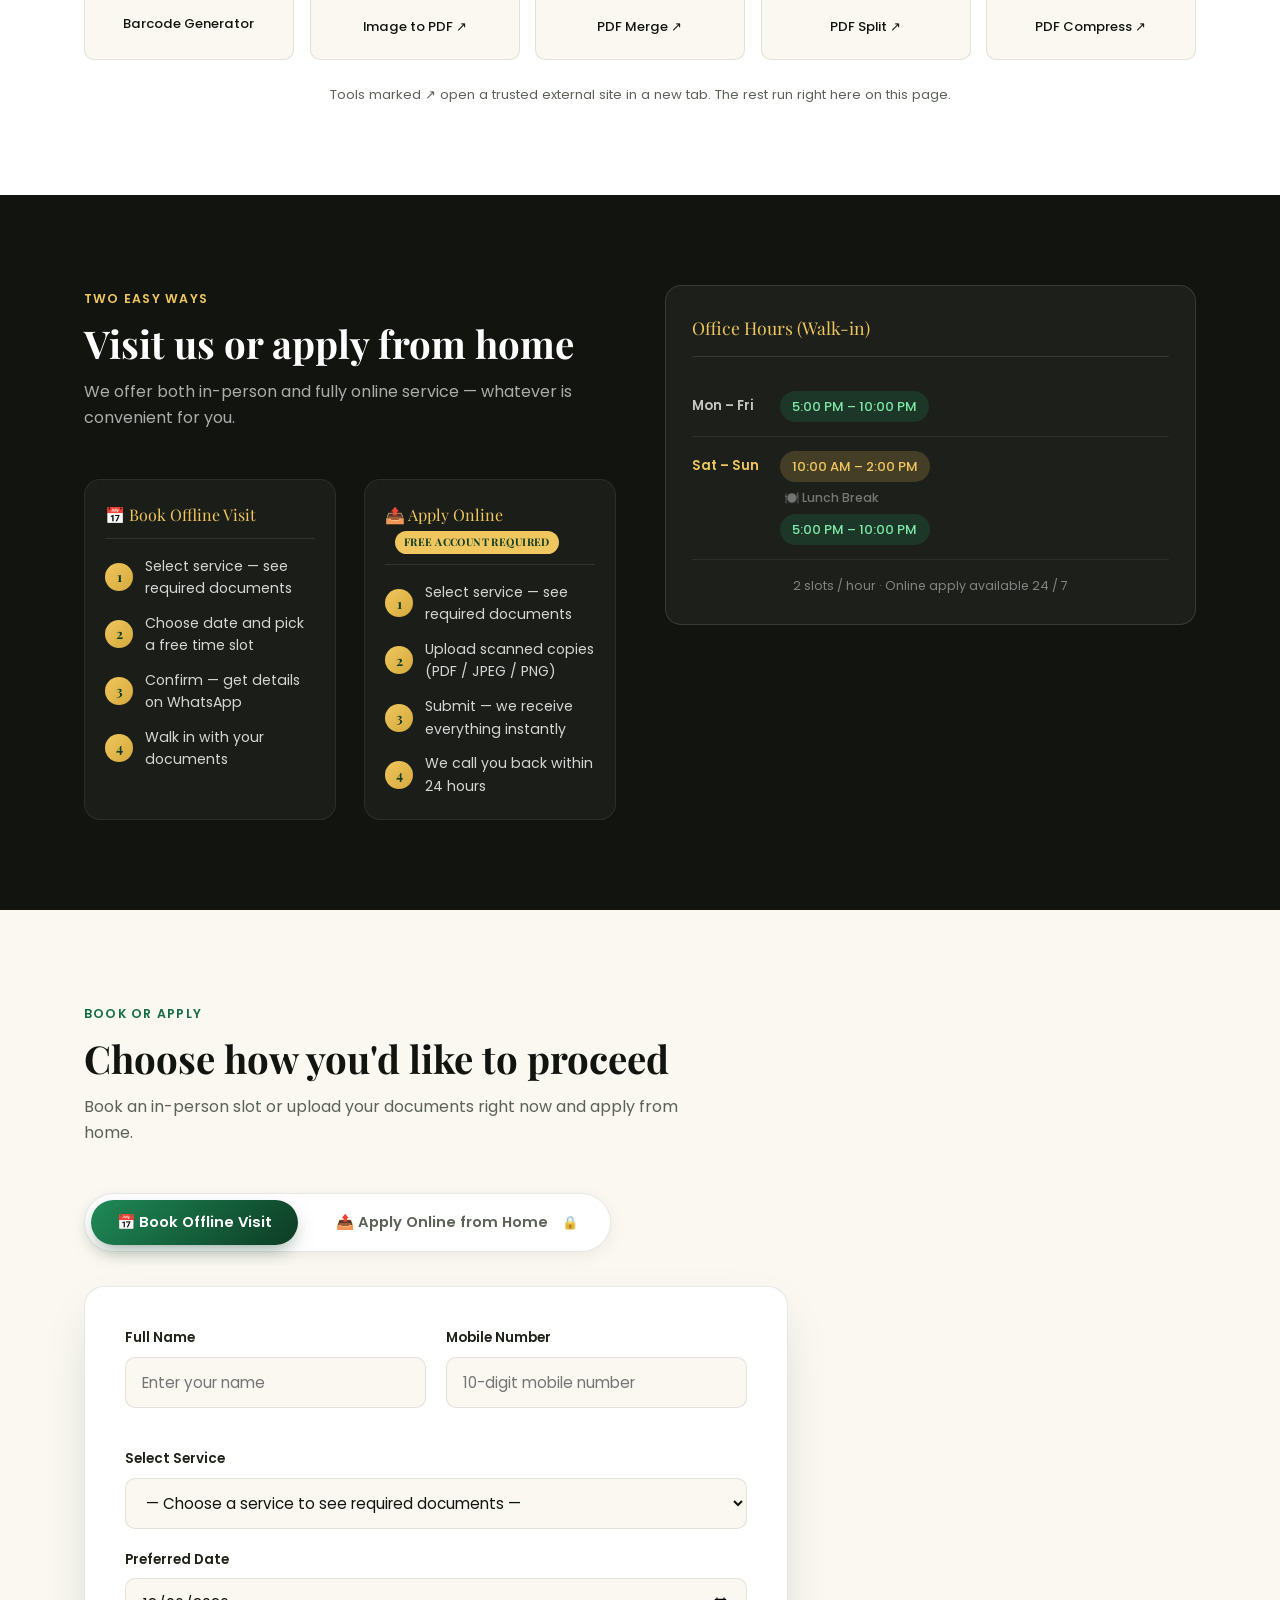
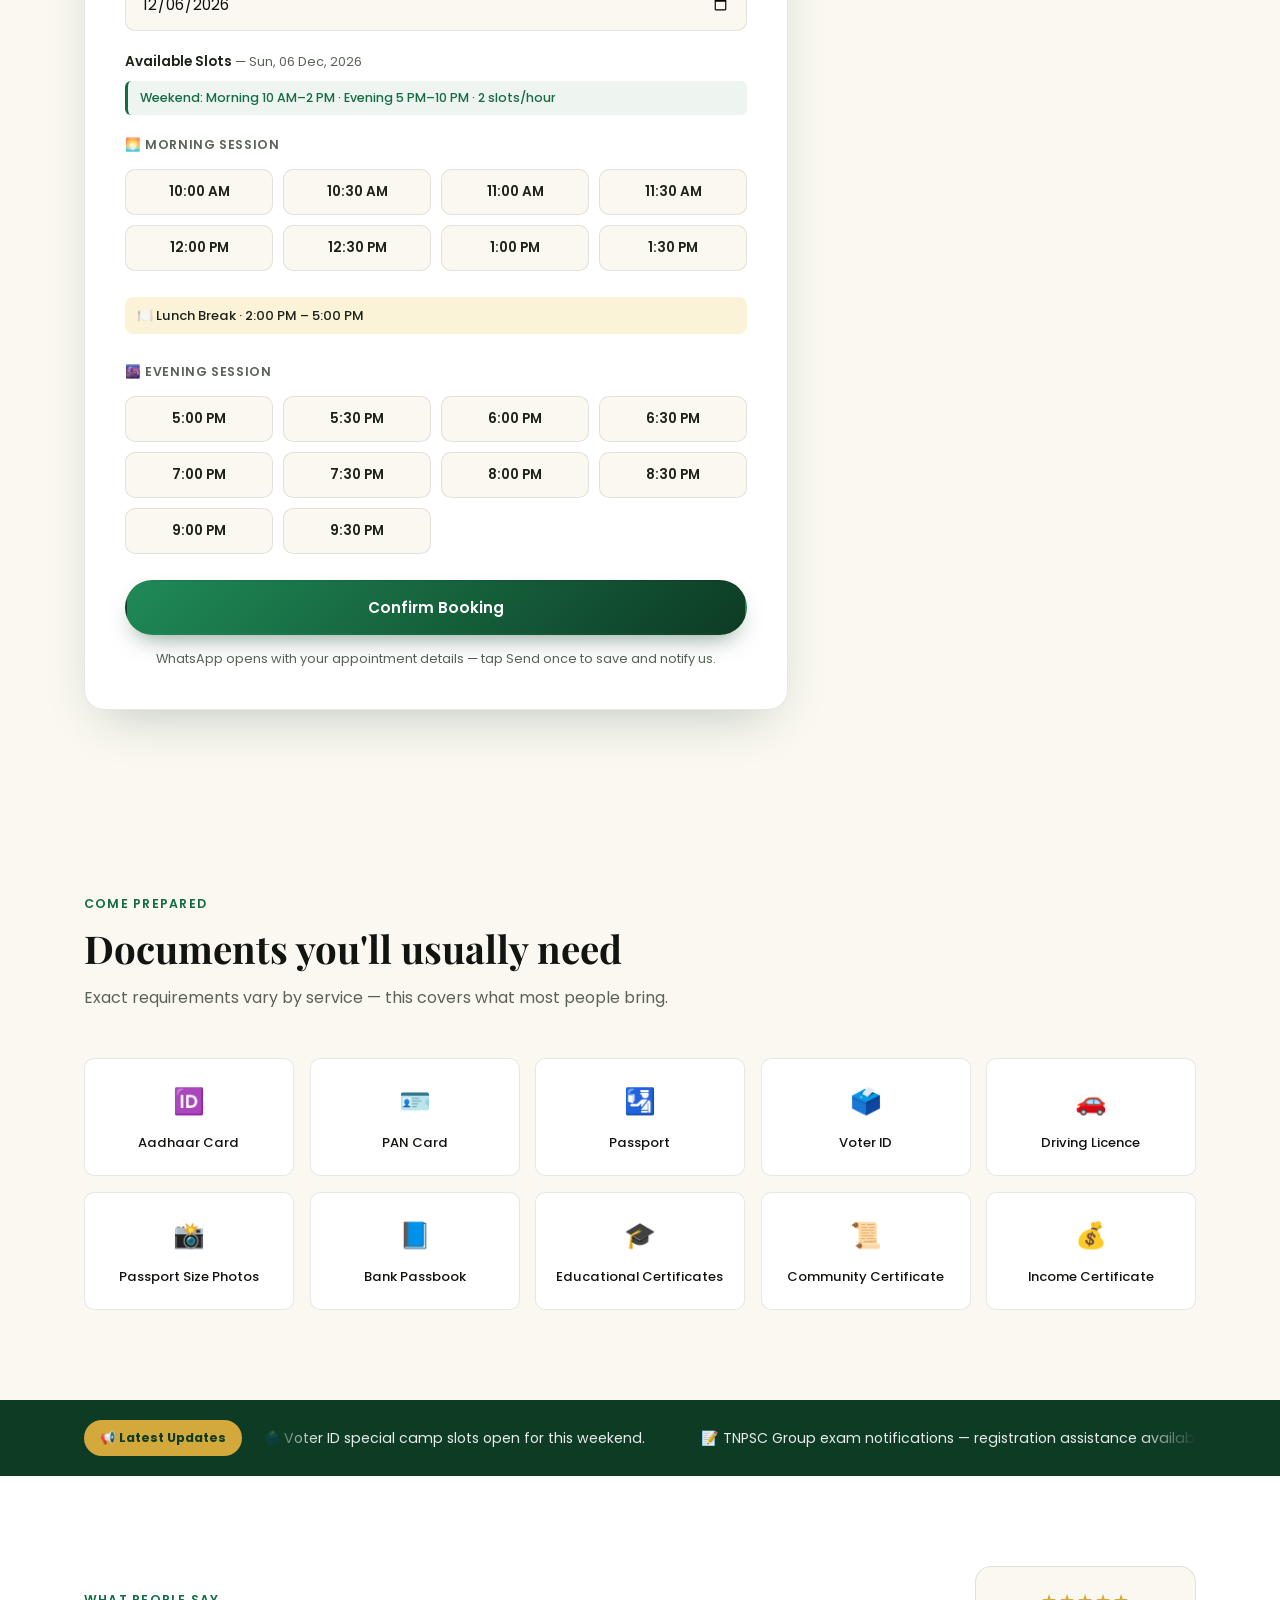
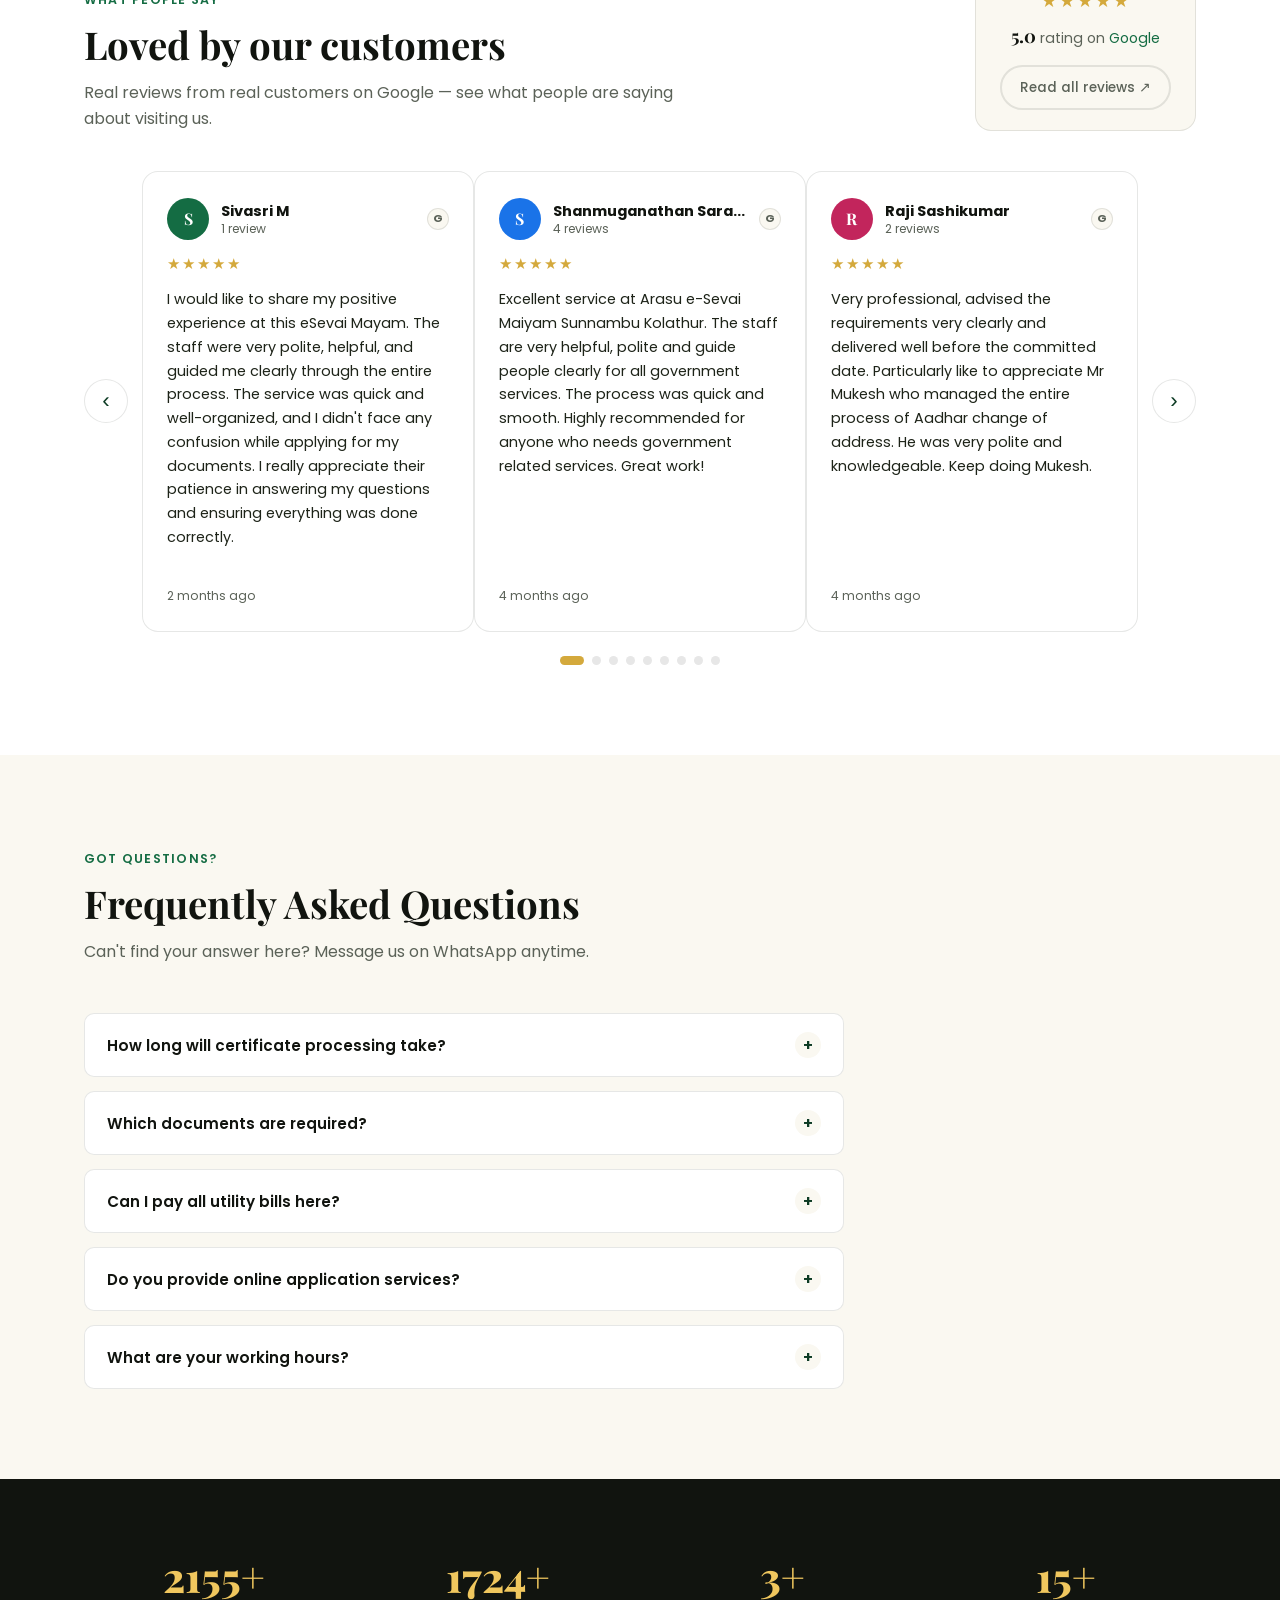
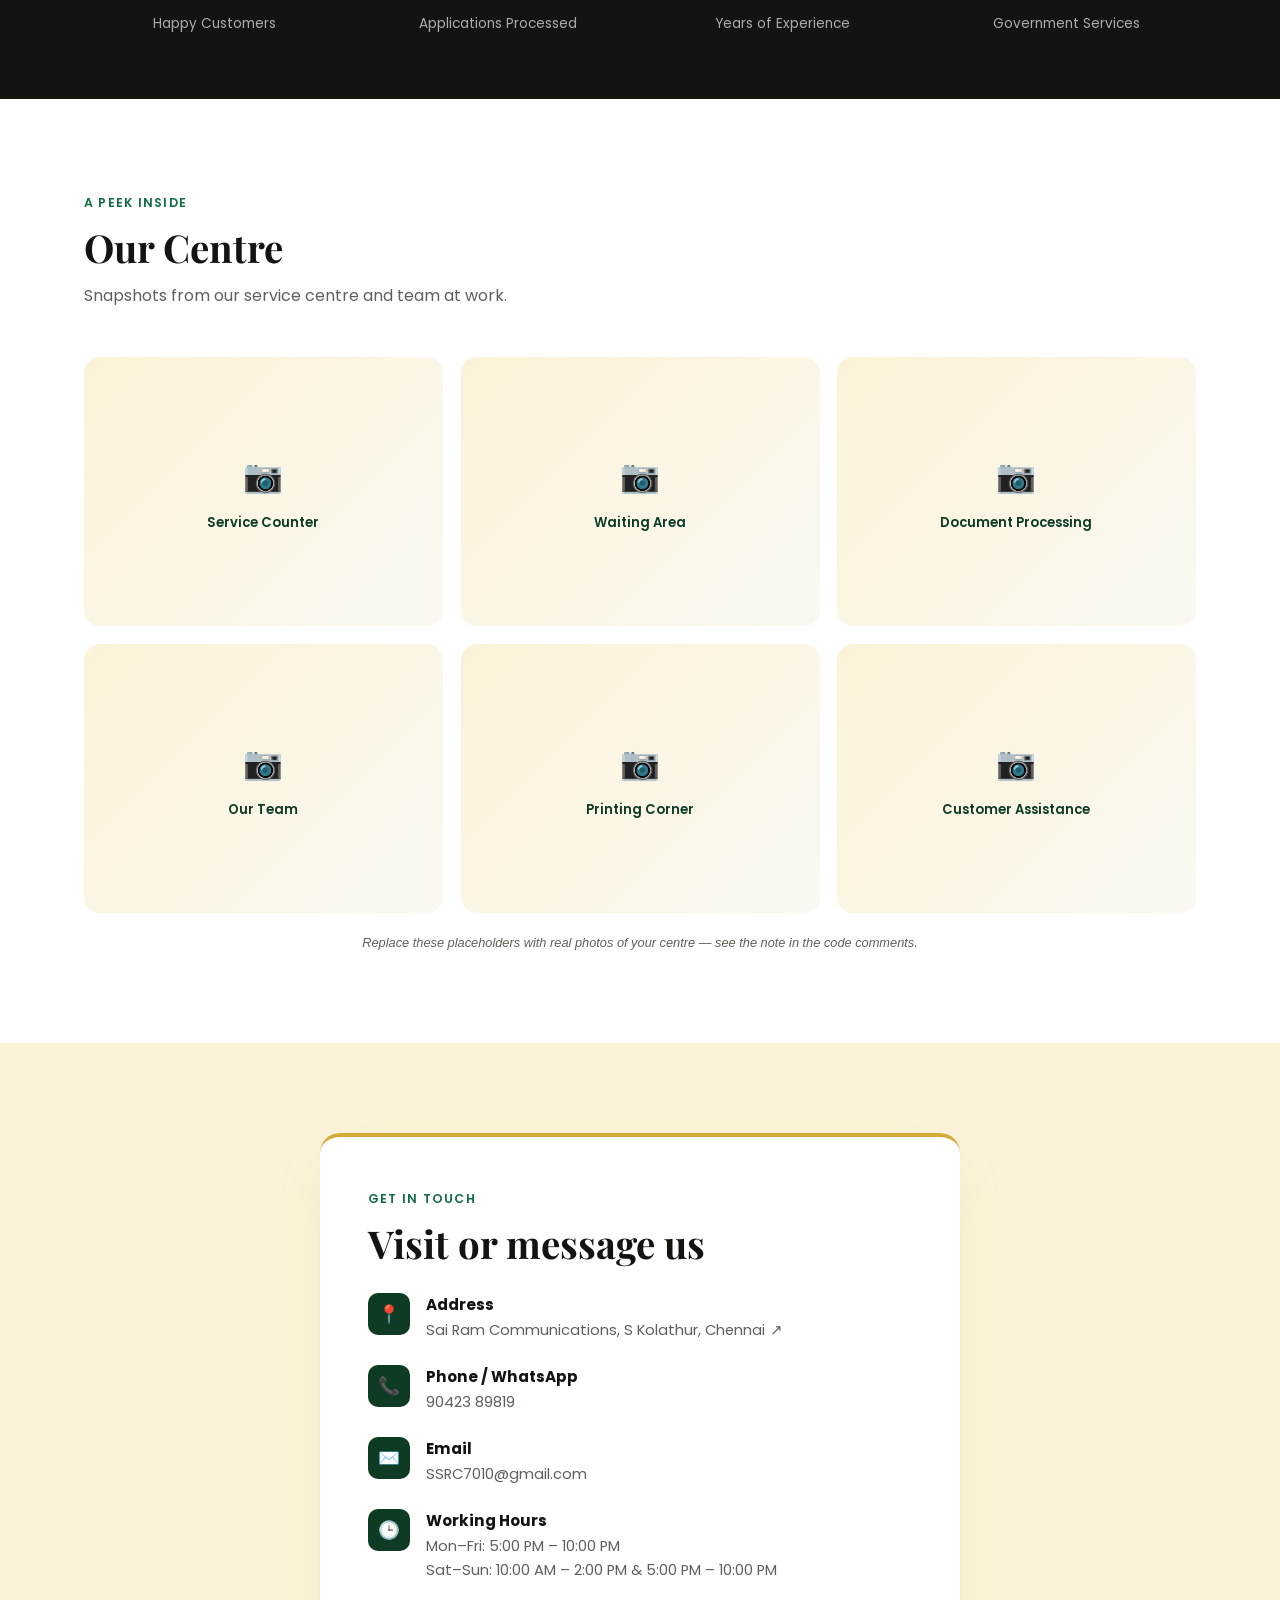
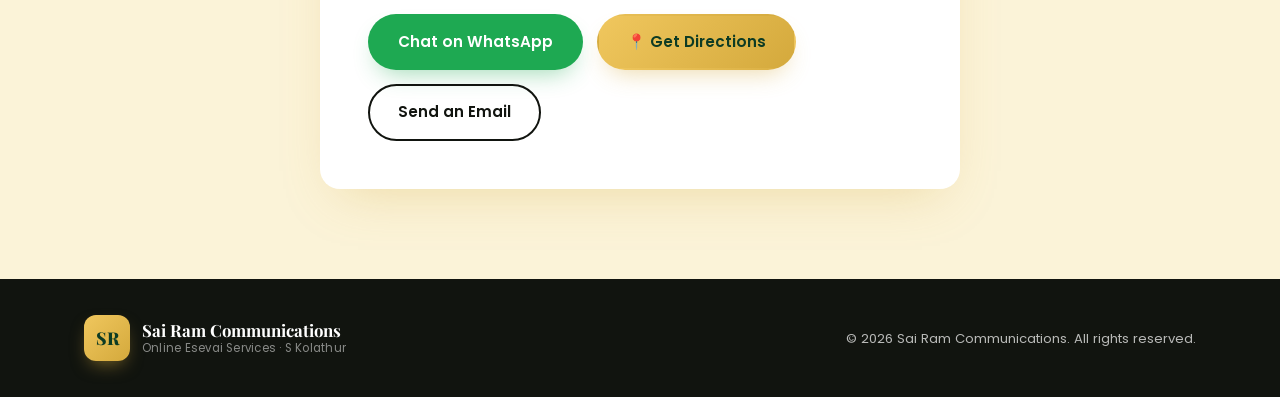
==== commit 60a5d2c3: "Update hero section heading in index.html" ====
--- a/index.html
+++ b/index.html
@@ -69,7 +69,7 @@
   <div class="container hero-inner">
     <div class="hero-copy">
       <span class="eyebrow anim-slide-up d1">Trusted Esevai Centre · S Kolathur</span>
-      <h1 class="anim-slide-up d2">Mohamed Sathak<br><span class="highlight">Done Right.</span></h1>
+      <h1 class="anim-slide-up d2">Your Documents <br><span class="highlight">Done Right.</span></h1>
       <p class="hero-sub anim-slide-up d3">PAN Card, Voter ID, Community, Income, OBC Certificates and more — visit us in person or upload your documents and apply from home.</p>
       <div class="hero-actions anim-slide-up d4">
         <a href="#booking" class="btn btn-primary">📅 Book Offline Visit</a>
